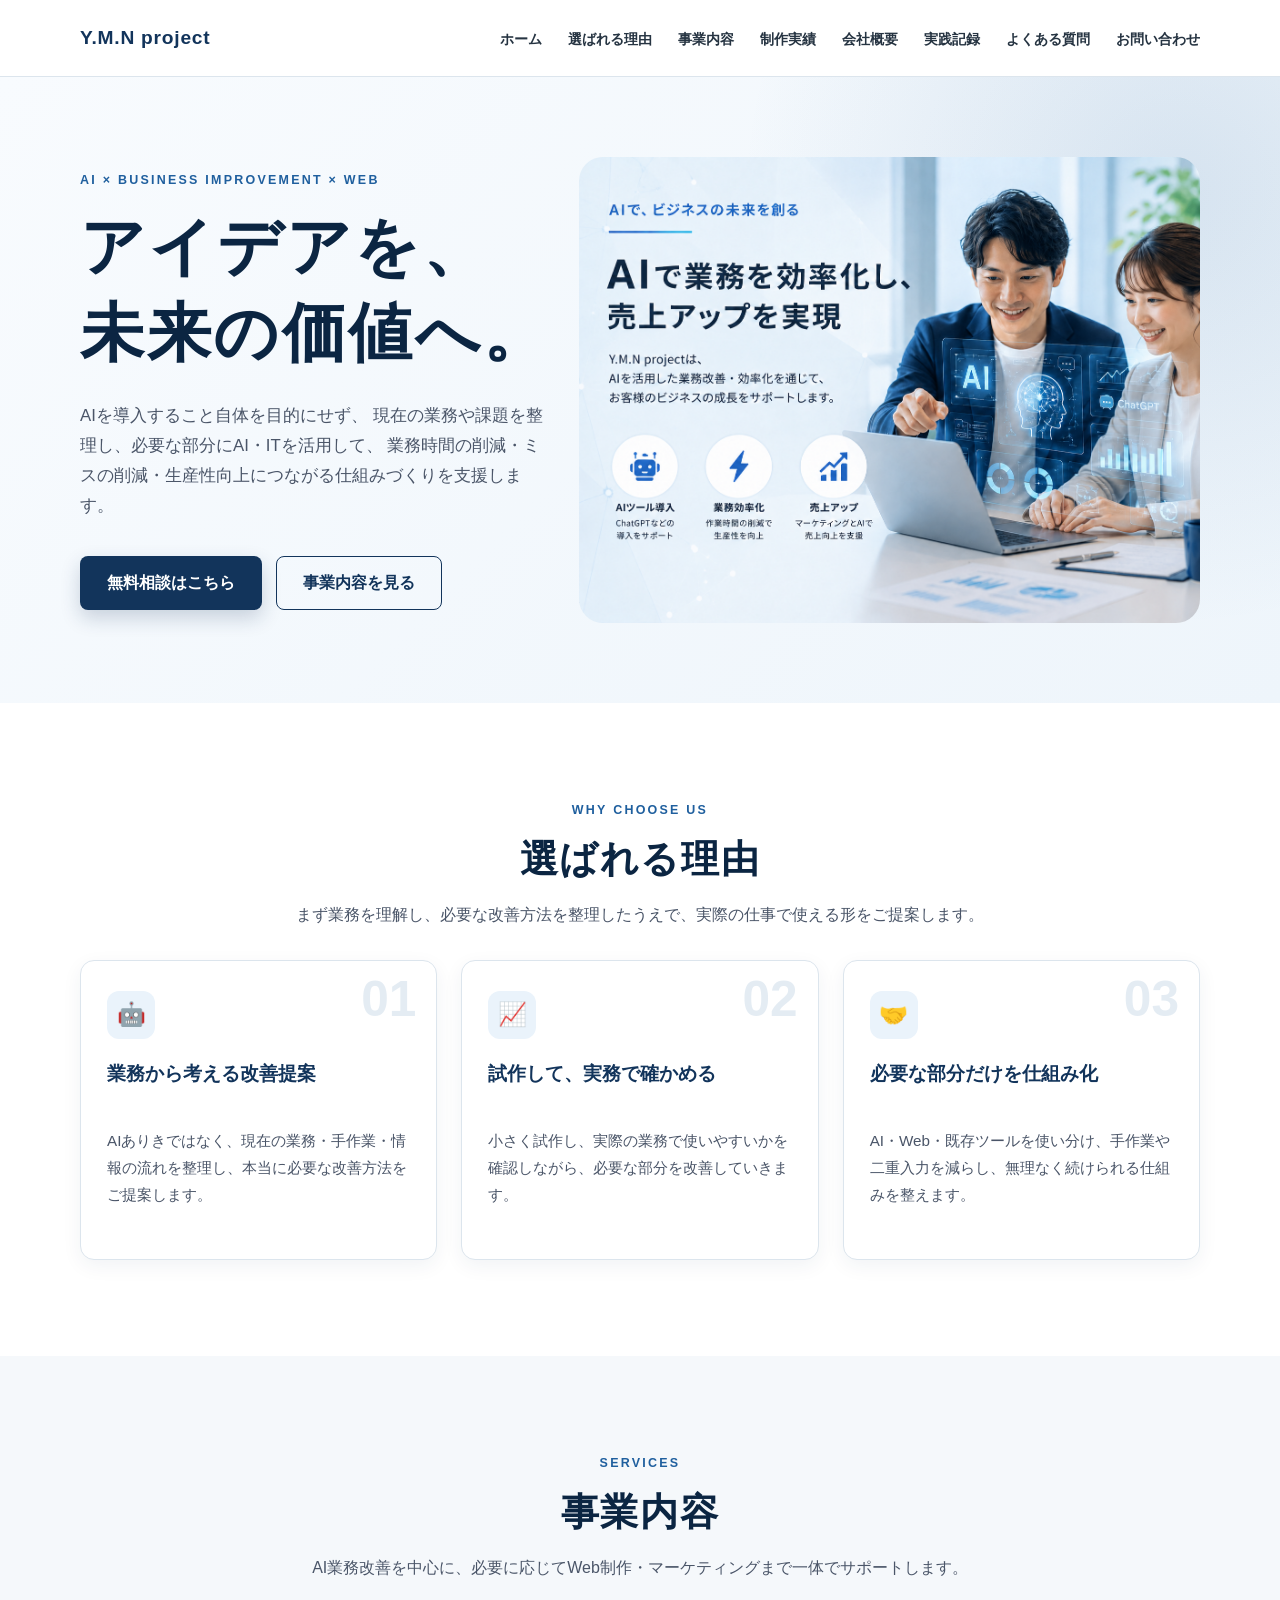
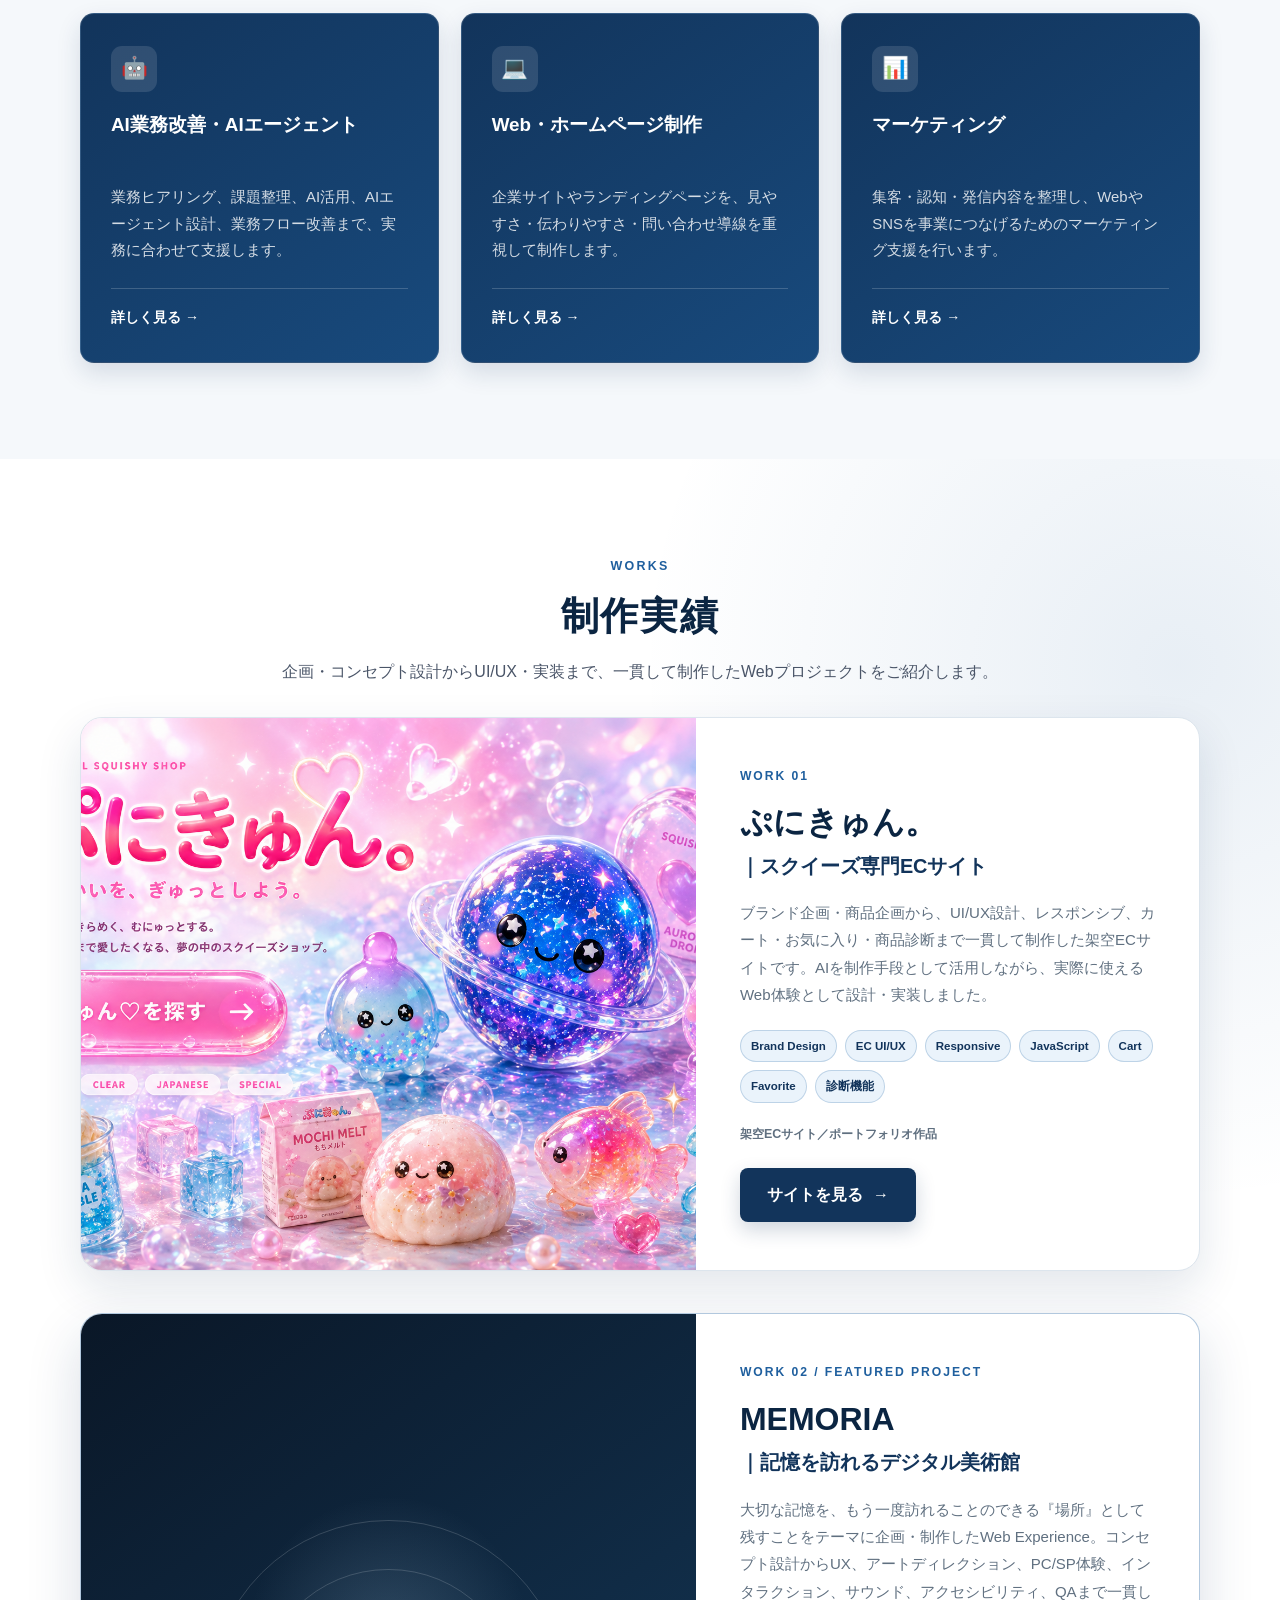
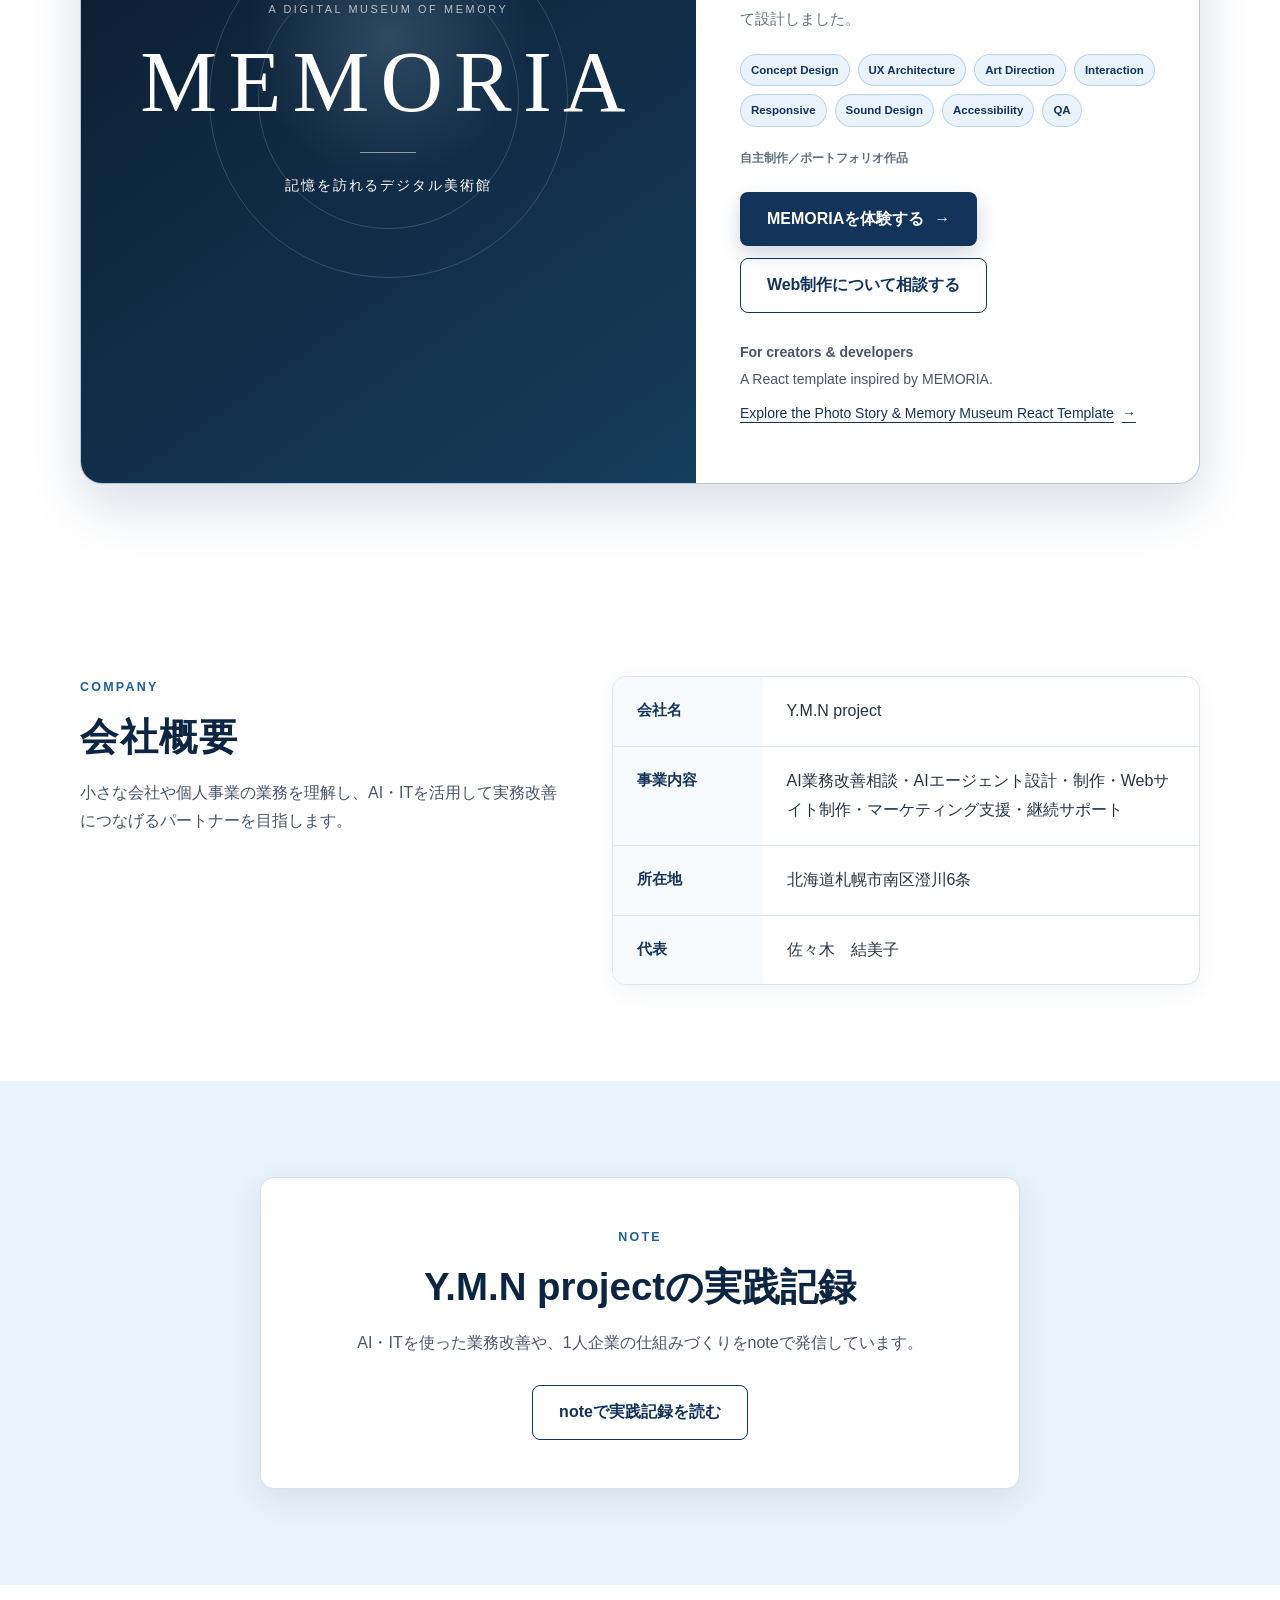
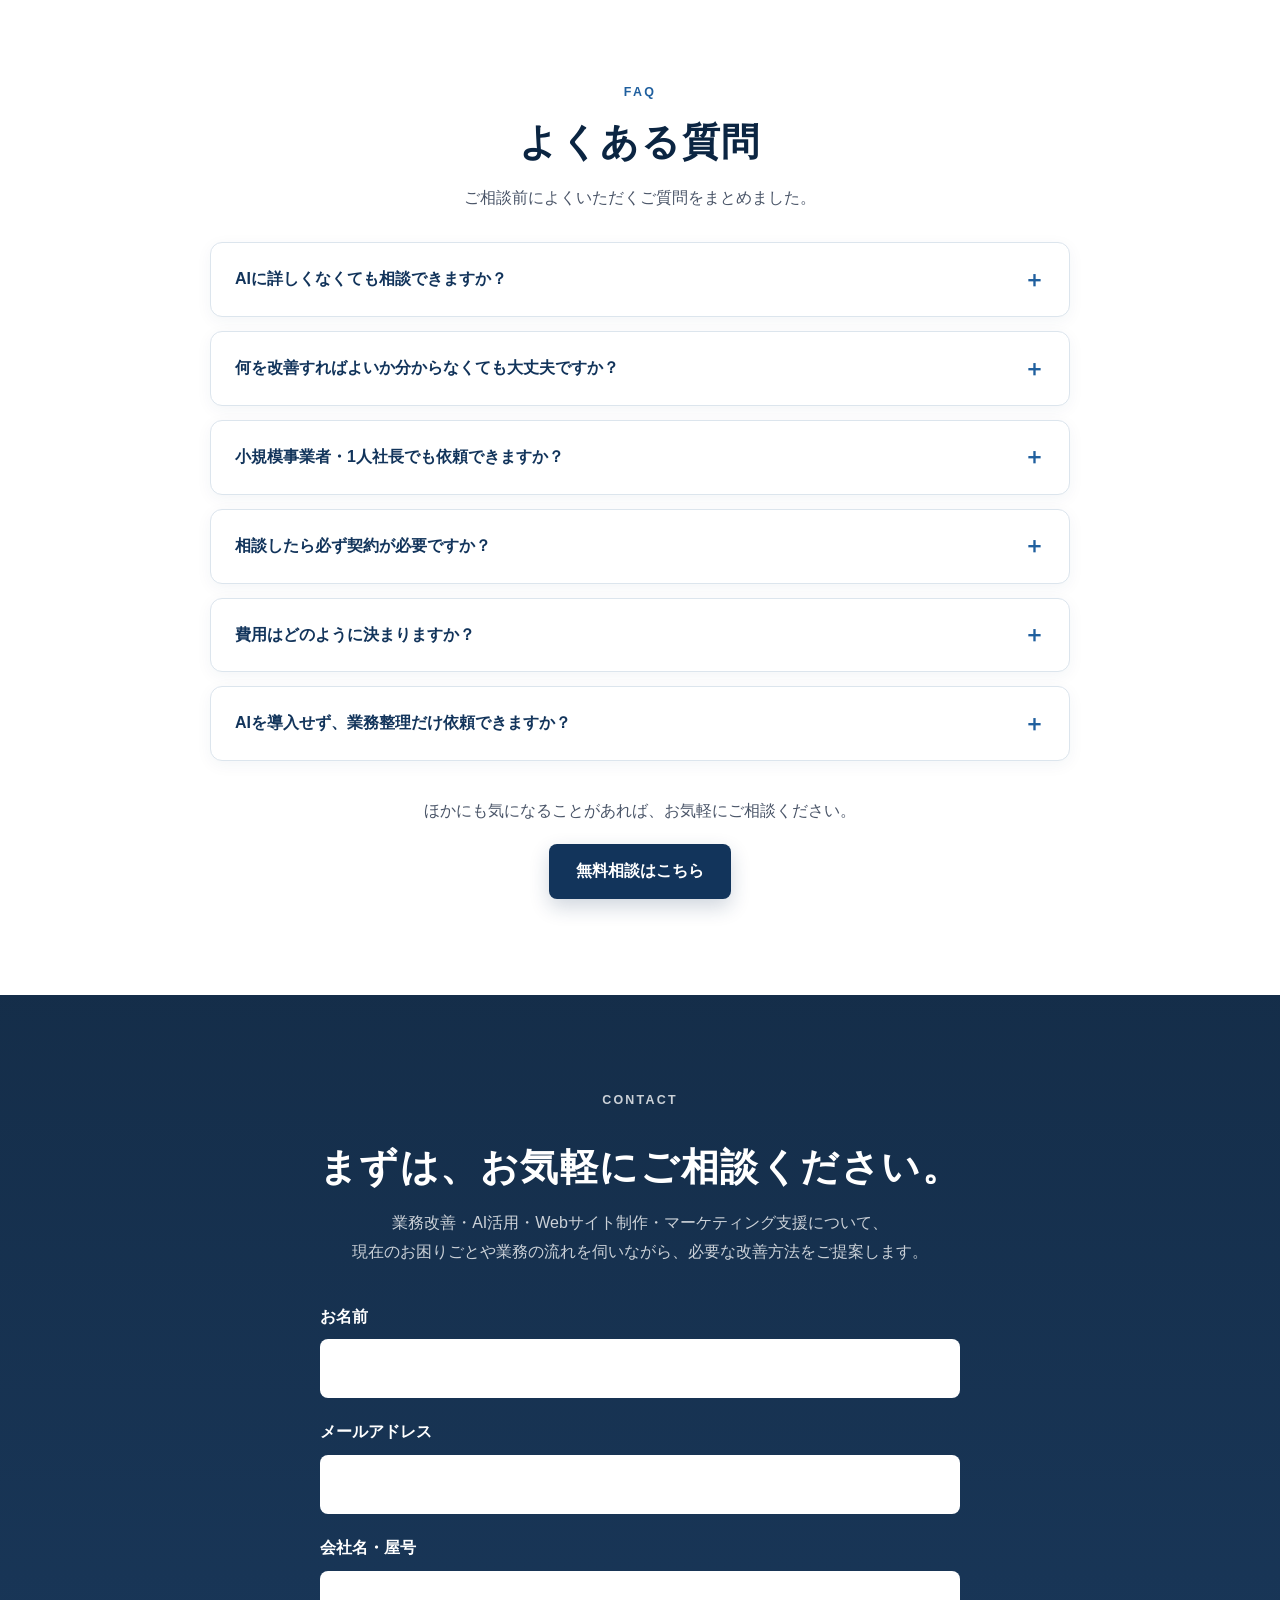
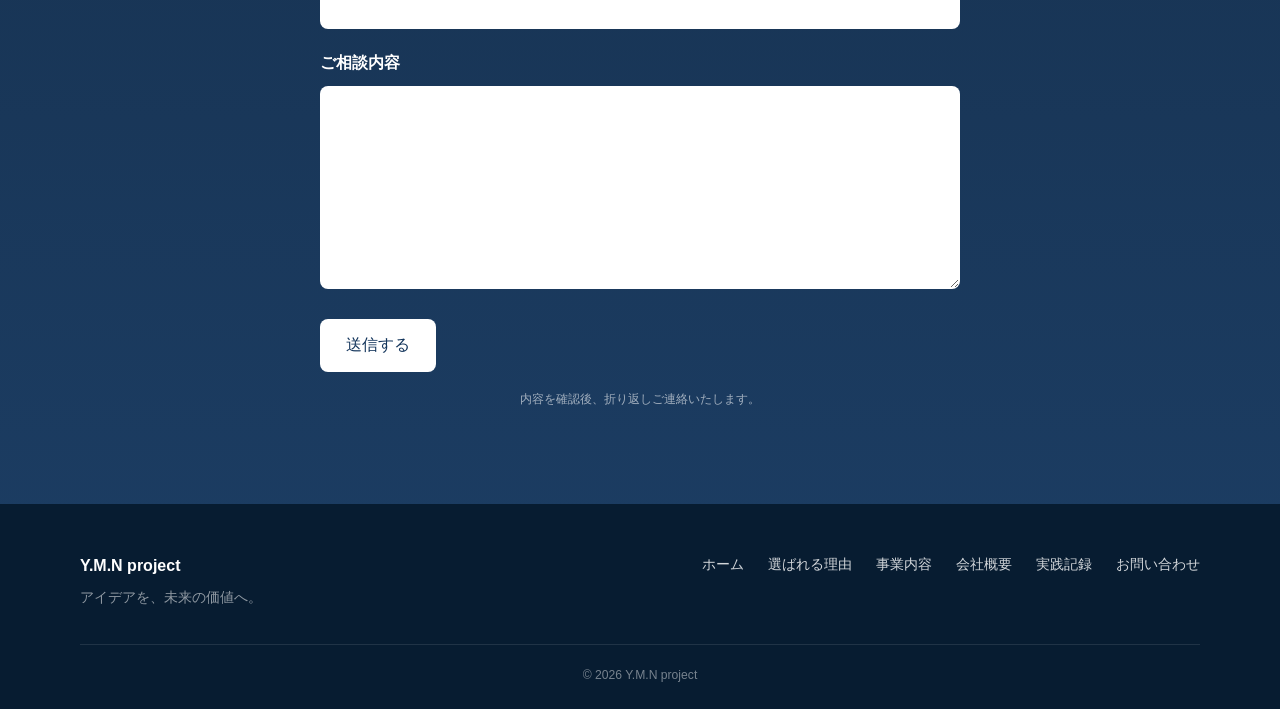
==== index.html @ 53c13e8d "Merge Gumroad release stylesheet cache refresh" ====
<!DOCTYPE html>
<html lang="ja">
<head>
    <meta charset="UTF-8">
    <meta name="viewport" content="width=device-width, initial-scale=1.0">
    <meta name="description" content="Y.M.N projectは、AI業務改善を中心に、Webサイト制作・マーケティング支援・AIエージェント設計を通じて、小さな会社や個人事業の業務改善と成長を支援します。">
    <title>Y.M.N project | AI業務改善・Web制作・マーケティング支援</title>
    <link rel="stylesheet" href="style.css?v=20260908-gumroad">

    <style>
        .faq-list{max-width:860px;margin:0 auto;display:grid;gap:14px}
        .faq-item{overflow:hidden;border:1px solid var(--border);border-radius:12px;background:var(--white);box-shadow:0 4px 16px rgba(18,52,91,.05)}
        .faq-item summary{position:relative;padding:22px 58px 22px 24px;color:var(--navy);font-weight:700;cursor:pointer;list-style:none}
        .faq-item summary::-webkit-details-marker{display:none}
        .faq-item summary::after{content:"＋";position:absolute;top:50%;right:24px;color:var(--blue);font-size:1.4rem;transform:translateY(-50%)}
        .faq-item[open] summary::after{content:"－"}
        .faq-item p{margin:0;padding:0 24px 22px;color:var(--text-light)}
        .faq-action{margin-top:36px;text-align:center}
        .faq-action p{margin-bottom:18px}
    </style>

</head>

<body id="home">
    <header class="site-header">
        <div class="header-inner">
            <a href="#home" class="site-logo" aria-label="Y.M.N project ホーム">
                <span class="logo-main">Y.M.N project</span>
            </a>

            <nav class="global-nav" aria-label="メインメニュー">
                <a href="#home">ホーム</a>
                <a href="#reasons">選ばれる理由</a>
                <a href="#services">事業内容</a>
                <a href="#works">制作実績</a>
                <a href="#company">会社概要</a>
                <a href="#journal">実践記録</a>
                <a href="#faq">よくある質問</a>
                <a href="#contact">お問い合わせ</a>
            </nav>
        </div>
    </header>

    <main>
        <section class="hero">
            <div class="hero-inner">
                <div class="hero-copy">
                    <p class="hero-label">AI × BUSINESS IMPROVEMENT × WEB</p>
                    <h1>アイデアを、<br>未来の価値へ。</h1>
                    <p class="hero-lead">
                        AIを導入すること自体を目的にせず、
                        現在の業務や課題を整理し、必要な部分にAI・ITを活用して、
                        業務時間の削減・ミスの削減・生産性向上につながる仕組みづくりを支援します。
                    </p>
                    <div class="hero-actions">
                        <a href="#contact" class="button button-primary">無料相談はこちら</a>
                        <a href="#services" class="button button-outline">事業内容を見る</a>
                    </div>
                </div>

                <div class="hero-visual">
                    <img src="images/hero.png" alt="AIとビジネスの成長を表現したイメージ">
                </div>
            </div>
        </section>

        <section id="reasons" class="section section-white">
            <div class="section-inner">
                <div class="section-heading">
                    <p class="section-label">WHY CHOOSE US</p>
                    <h2>選ばれる理由</h2>
                    <p>まず業務を理解し、必要な改善方法を整理したうえで、実際の仕事で使える形をご提案します。</p>
                </div>

                <div class="reason-grid">
                    <article class="reason-card">
                        <div class="card-number">01</div>
                        <div class="card-icon" aria-hidden="true">🤖</div>
                        <h3>業務から考える改善提案</h3>
                        <p>AIありきではなく、現在の業務・手作業・情報の流れを整理し、本当に必要な改善方法をご提案します。</p>
                    </article>

                    <article class="reason-card">
                        <div class="card-number">02</div>
                        <div class="card-icon" aria-hidden="true">📈</div>
                        <h3>試作して、実務で確かめる</h3>
                        <p>小さく試作し、実際の業務で使いやすいかを確認しながら、必要な部分を改善していきます。</p>
                    </article>

                    <article class="reason-card">
                        <div class="card-number">03</div>
                        <div class="card-icon" aria-hidden="true">🤝</div>
                        <h3>必要な部分だけを仕組み化</h3>
                        <p>AI・Web・既存ツールを使い分け、手作業や二重入力を減らし、無理なく続けられる仕組みを整えます。</p>
                    </article>
                </div>
            </div>
        </section>

        <section id="services" class="section section-light">
            <div class="section-inner">
                <div class="section-heading">
                    <p class="section-label">SERVICES</p>
                    <h2>事業内容</h2>
                    <p>AI業務改善を中心に、必要に応じてWeb制作・マーケティングまで一体でサポートします。</p>
                </div>

                <div class="service-grid">
                    <a href="ai-consulting.html" class="service-card">
                        <span class="service-icon" aria-hidden="true">🤖</span>
                        <h3>AI業務改善・AIエージェント</h3>
                        <p>業務ヒアリング、課題整理、AI活用、AIエージェント設計、業務フロー改善まで、実務に合わせて支援します。</p>
                        <span class="service-more">詳しく見る <span aria-hidden="true">→</span></span>
                    </a>

                    <a href="web-design.html" class="service-card">
                        <span class="service-icon" aria-hidden="true">💻</span>
                        <h3>Web・ホームページ制作</h3>
                        <p>企業サイトやランディングページを、見やすさ・伝わりやすさ・問い合わせ導線を重視して制作します。</p>
                        <span class="service-more">詳しく見る <span aria-hidden="true">→</span></span>
                    </a>

                    <a href="marketing.html" class="service-card">
                        <span class="service-icon" aria-hidden="true">📊</span>
                        <h3>マーケティング</h3>
                        <p>集客・認知・発信内容を整理し、WebやSNSを事業につなげるためのマーケティング支援を行います。</p>
                        <span class="service-more">詳しく見る <span aria-hidden="true">→</span></span>
                    </a>
                </div>
            </div>
        </section>

        <section id="works" class="section works-section">
            <div class="section-inner">
                <div class="section-heading">
                    <p class="section-label">WORKS</p>
                    <h2>制作実績</h2>
                    <p>企画・コンセプト設計からUI/UX・実装まで、一貫して制作したWebプロジェクトをご紹介します。</p>
                </div>

                <div class="works-list">
                    <article class="work-card">
                        <a class="work-visual" href="https://ymn-project-web.github.io/punikyun/" target="_blank" rel="noopener noreferrer" aria-label="ぷにきゅん。公開サイトを見る">
                            <img src="images/punikyun-top.png" alt="スクイーズ専門ECサイト『ぷにきゅん。』の公開TOPビジュアル">
                        </a>
                        <div class="work-content">
                            <p class="work-number">WORK 01</p>
                            <h3>ぷにきゅん。<span>｜スクイーズ専門ECサイト</span></h3>
                            <p class="work-description">ブランド企画・商品企画から、UI/UX設計、レスポンシブ、カート・お気に入り・商品診断まで一貫して制作した架空ECサイトです。AIを制作手段として活用しながら、実際に使えるWeb体験として設計・実装しました。</p>
                            <ul class="work-tags" aria-label="制作領域">
                                <li>Brand Design</li>
                                <li>EC UI/UX</li>
                                <li>Responsive</li>
                                <li>JavaScript</li>
                                <li>Cart</li>
                                <li>Favorite</li>
                                <li>診断機能</li>
                            </ul>
                            <p class="work-note">架空ECサイト／ポートフォリオ作品</p>
                            <a class="button button-primary work-link" href="https://ymn-project-web.github.io/punikyun/" target="_blank" rel="noopener noreferrer">サイトを見る <span aria-hidden="true">→</span></a>
                        </div>
                    </article>

                    <article class="work-card work-card-featured">
                        <a class="work-visual memoria-visual" href="https://memoria-v2.alert-degu-1228.chatgpt.site/" target="_blank" rel="noopener noreferrer" aria-label="MEMORIAを体験する">
                            <span class="memoria-visual-kicker">A DIGITAL MUSEUM OF MEMORY</span>
                            <span class="memoria-visual-title">MEMORIA</span>
                            <span class="memoria-visual-line" aria-hidden="true"></span>
                            <span class="memoria-visual-copy">記憶を訪れるデジタル美術館</span>
                        </a>
                        <div class="work-content">
                            <p class="work-number">WORK 02 / FEATURED PROJECT</p>
                            <h3>MEMORIA<span>｜記憶を訪れるデジタル美術館</span></h3>
                            <p class="work-description">大切な記憶を、もう一度訪れることのできる『場所』として残すことをテーマに企画・制作したWeb Experience。コンセプト設計からUX、アートディレクション、PC/SP体験、インタラクション、サウンド、アクセシビリティ、QAまで一貫して設計しました。</p>
                            <ul class="work-tags" aria-label="制作領域">
                                <li>Concept Design</li>
                                <li>UX Architecture</li>
                                <li>Art Direction</li>
                                <li>Interaction</li>
                                <li>Responsive</li>
                                <li>Sound Design</li>
                                <li>Accessibility</li>
                                <li>QA</li>
                            </ul>
                            <p class="work-note">自主制作／ポートフォリオ作品</p>
                            <div class="work-actions">
                                <a class="button button-primary work-link" href="https://memoria-v2.alert-degu-1228.chatgpt.site/" target="_blank" rel="noopener noreferrer">MEMORIAを体験する <span aria-hidden="true">→</span></a>
                                <a class="button button-outline work-link" href="#contact">Web制作について相談する</a>
                            </div>
                            <div class="work-template-route" lang="en">
                                <p class="work-template-audience">For creators &amp; developers</p>
                                <p class="work-template-context">A React template inspired by MEMORIA.</p>
                                <a href="https://projector540.gumroad.com/l/photo-story-memory-museum-react-template" target="_blank" rel="noopener noreferrer">Explore the Photo Story &amp; Memory Museum React Template <span aria-hidden="true">→</span></a>
                            </div>
                        </div>
                    </article>
                </div>
            </div>
        </section>

        <section id="company" class="section section-white">
            <div class="section-inner company-inner">
                <div class="section-heading section-heading-left">
                    <p class="section-label">COMPANY</p>
                    <h2>会社概要</h2>
                    <p>小さな会社や個人事業の業務を理解し、AI・ITを活用して実務改善につなげるパートナーを目指します。</p>
                </div>

                <div class="company-table-wrap">
                    <table class="company-table">
                        <tbody>
                            <tr>
                                <th scope="row">会社名</th>
                                <td>Y.M.N project</td>
                            </tr>
                            <tr>
                                <th scope="row">事業内容</th>
                                <td>AI業務改善相談・AIエージェント設計・制作・Webサイト制作・マーケティング支援・継続サポート</td>
                            </tr>
                            <tr>
                                <th scope="row">所在地</th>
                                <td>北海道札幌市南区澄川6条</td>
                            </tr>
                            <tr>
                                <th scope="row">代表</th>
                                <td>佐々木　結美子</td>
                            </tr>
                        </tbody>
                    </table>
                </div>
            </div>
        </section>

        <section id="journal" class="section note-section">
            <div class="section-inner">
                <div class="note-card">
                    <p class="section-label">NOTE</p>
                    <h2>Y.M.N projectの実践記録</h2>
                    <p>AI・ITを使った業務改善や、1人企業の仕組みづくりをnoteで発信しています。</p>
                    <a href="https://note.com/ymnpro2026" class="button button-outline" target="_blank" rel="noopener noreferrer">noteで実践記録を読む</a>
                </div>
            </div>
        </section>


        <section id="faq" class="section section-white">
            <div class="section-inner">
                <div class="section-heading">
                    <p class="section-label">FAQ</p>
                    <h2>よくある質問</h2>
                    <p>ご相談前によくいただくご質問をまとめました。</p>
                </div>
                <div class="faq-list">
                    <details class="faq-item">
                        <summary>AIに詳しくなくても相談できますか？</summary>
                        <p>はい、大丈夫です。専門用語をできるだけ使わず、現在のお仕事やお困りごとを伺いながら、一緒に整理します。AIの知識は必要ありません。</p>
                    </details>
                    <details class="faq-item">
                        <summary>何を改善すればよいか分からなくても大丈夫ですか？</summary>
                        <p>はい。毎回手作業で行っていること、時間がかかること、同じ情報を何度も入力していることなどを伺い、改善できる業務があるか整理します。</p>
                    </details>
                    <details class="faq-item">
                        <summary>小規模事業者・1人社長でも依頼できますか？</summary>
                        <p>はい。Y.M.N projectは、小さな会社や1人社長、個人事業主の業務改善を中心に支援しています。必要な範囲から小さく始められます。</p>
                    </details>
                    <details class="faq-item">
                        <summary>相談したら必ず契約が必要ですか？</summary>
                        <p>いいえ。まず現在の状況を伺い、改善の必要性や方法を整理します。ご提案内容と費用をご確認いただいたうえで、依頼するかご判断いただけます。</p>
                    </details>
                    <details class="faq-item">
                        <summary>費用はどのように決まりますか？</summary>
                        <p>業務の内容、必要な機能、作業範囲、サポート期間などを確認してお見積りします。作業を始める前に、内容と費用を分かりやすくご案内します。</p>
                    </details>
                    <details class="faq-item">
                        <summary>AIを導入せず、業務整理だけ依頼できますか？</summary>
                        <p>はい。AIは目的ではありません。業務の整理、情報の置き場所の見直し、既存ツールの活用だけで改善できる場合は、無理にAIを導入しません。</p>
                    </details>
                </div>
                <div class="faq-action">
                    <p>ほかにも気になることがあれば、お気軽にご相談ください。</p>
                    <a href="#contact" class="button button-primary">無料相談はこちら</a>
                </div>
            </div>
        </section>

        <section id="contact" class="contact-section">
    <div class="contact-inner">
        <p class="section-label section-label-light">CONTACT</p>
        <h2>まずは、お気軽にご相談ください。</h2>

        <p class="contact-lead">
            業務改善・AI活用・Webサイト制作・マーケティング支援について、<br>
            現在のお困りごとや業務の流れを伺いながら、必要な改善方法をご提案します。
        </p>

        <form
            class="contact-form"
            action="https://formspree.io/f/xrpzepyr"
            method="POST" >
            <input type="hidden" name="subject" value="Y.M.N project｜お問い合わせ｜{{ name }}様">

            <div class="form-group">
                <label for="name">お名前</label>
                <input type="text" id="name" name="name" required>
            </div>

            <div class="form-group">
                <label for="email">メールアドレス</label>
                <input type="email" id="email" name="email" required>
            </div>

            <div class="form-group">
                <label for="company-name">会社名・屋号</label>
                <input type="text" id="company-name" name="company">
            </div>

            <div class="form-group">
                <label for="message">ご相談内容</label>
                <textarea id="message" name="message" rows="6" required></textarea>
            </div>

            <button type="submit" class="button button-white">
                送信する
            </button>
        </form>

        <p class="contact-note">
            内容を確認後、折り返しご連絡いたします。
        </p>
    </div>
</section>
    </main>

    <footer class="site-footer">
        <div class="footer-inner">
            <div>
                <p class="footer-logo">Y.M.N project</p>
                <p class="footer-message">アイデアを、未来の価値へ。</p>
            </div>

            <nav class="footer-nav" aria-label="フッターメニュー">
                <a href="#home">ホーム</a>
                <a href="#reasons">選ばれる理由</a>
                <a href="#services">事業内容</a>
                <a href="#company">会社概要</a>
                <a href="#journal">実践記録</a>
                <a href="#contact">お問い合わせ</a>
            </nav>
        </div>
        <p class="copyright">&copy; 2026 Y.M.N project</p>
    </footer>
</body>
</html>
---- style.css ----
/* ========================================
   基本設定
======================================== */
:root {
    --navy: #12345b;
    --navy-dark: #0b2542;
    --blue: #1f5f9e;
    --blue-light: #eaf3fb;
    --text: #263442;
    --text-light: #607080;
    --white: #ffffff;
    --light: #f5f8fb;
    --border: #dce5ed;
    --shadow: 0 10px 30px rgba(18, 52, 91, 0.1);
    --radius: 14px;
    --max-width: 1120px;
}

* {
    box-sizing: border-box;
}

html {
    scroll-behavior: smooth;
    scroll-padding-top: 90px;
}

body {
    margin: 0;
    background: var(--white);
    color: var(--text);
    font-family:
        "Yu Gothic",
        "Hiragino Kaku Gothic ProN",
        "Meiryo",
        sans-serif;
    line-height: 1.8;
}

img {
    display: block;
    max-width: 100%;
}

a {
    color: inherit;
    text-decoration: none;
}

h1,
h2,
h3,
p {
    margin-top: 0;
}

h1,
h2,
h3 {
    line-height: 1.35;
}

p {
     color: #4a5568;
}

/* ========================================
   ヘッダー
======================================== */
.site-header {
    position: sticky;
    top: 0;
    z-index: 1000;
    background: rgba(255, 255, 255, 0.96);
    border-bottom: 1px solid var(--border);
    backdrop-filter: blur(10px);
}

.header-inner {
    width: min(calc(100% - 40px), var(--max-width));
    min-height: 76px;
    margin: 0 auto;
    display: flex;
    align-items: center;
    justify-content: space-between;
    gap: 30px;
}

.site-logo {
    display: inline-flex;
    align-items: baseline;
    gap: 8px;
    color: var(--navy);
    font-weight: 700;
    white-space: nowrap;
}

.logo-main {
    font-size: 1.2rem;
    letter-spacing: 0.04em;
}

.logo-sub {
    font-size: 0.72rem;
}

.global-nav {
    display: flex;
    align-items: center;
    justify-content: flex-end;
    gap: 26px;
}

.global-nav a {
    position: relative;
    padding: 26px 0 22px;
    color: var(--text);
    font-size: 0.9rem;
    font-weight: 600;
}

.global-nav a::after {
    content: "";
    position: absolute;
    right: 0;
    bottom: 16px;
    left: 0;
    height: 2px;
    background: var(--blue);
    transform: scaleX(0);
    transform-origin: center;
    transition: transform 0.25s ease;
}

.global-nav a:hover {
    color: var(--blue);
}

.global-nav a:hover::after {
    transform: scaleX(1);
}

/* ========================================
   ヒーロー
======================================== */
.hero {
    overflow: hidden;
    background:
        radial-gradient(circle at 92% 18%, rgba(31, 95, 158, 0.13), transparent 34%),
        linear-gradient(135deg, #f8fbfe 0%, #eef5fb 100%);
}

.hero-inner {
    width: min(calc(100% - 40px), var(--max-width));
    min-height: 610px;
    margin: 0 auto;
    padding: 80px 0;
    display: grid;
    grid-template-columns: 0.9fr 1.1fr;
    align-items: center;
    gap: 64px;
}

.hero-label,
.section-label {
    margin-bottom: 12px;
    color: var(--blue);
    font-size: 0.78rem;
    font-weight: 700;
    letter-spacing: 0.18em;
}

.hero h1 {
    margin-bottom: 24px;
    color: var(--navy-dark);
    font-size: clamp(2.8rem, 5vw, 4.8rem);
    letter-spacing: 0.04em;
}

.hero-lead {
    max-width: 620px;
    margin-bottom: 34px;
    font-size: 1.05rem;
}

.hero-actions {
    display: flex;
    flex-wrap: wrap;
    gap: 14px;
}

.hero-visual {
    position: relative;
    overflow: hidden;
    border-radius: 24px;
    margin-left: -40px;
}

.hero-visual::before {
    content: "";
    position: absolute;
    inset: -20px 22px 20px -22px;
    z-index: 0;
    border: 1px solid rgba(31, 95, 158, 0.18);
    border-radius: 24px;
}

.hero-visual img {
position: relative;
    z-index: 1;
    width: 100%;
    aspect-ratio: 4 / 3;
    object-fit: cover;
    object-position: left center;
    border-radius: 20px;
    box-shadow: 0 22px 55px rgba(18, 52, 91, 0.18);
}

/* ========================================
   ボタン
======================================== */
.button {
    display: inline-flex;
    min-height: 52px;
    padding: 12px 26px;
    align-items: center;
    justify-content: center;
    border: 1px solid transparent;
    border-radius: 8px;
    font-weight: 700;
    transition:
        transform 0.25s ease,
        background-color 0.25s ease,
        color 0.25s ease,
        border-color 0.25s ease,
        box-shadow 0.25s ease;
}

.button:hover {
    transform: translateY(-2px);
}

.button-primary {
    background: var(--navy);
    color: var(--white);
    box-shadow: 0 8px 20px rgba(18, 52, 91, 0.2);
}

.button-primary:hover {
    background: var(--blue);
}

.button-outline {
    border-color: var(--navy);
    background: transparent;
    color: var(--navy);
}

.button-outline:hover {
    background: var(--navy);
    color: var(--white);
}

.button-white {
    background: var(--white);
    color: var(--navy);
}

.button-white:hover {
    background: var(--blue-light);
}

/* ========================================
   共通セクション
======================================== */
.section {
    padding: 96px 0;
}

.section-white {
    background: var(--white);
}

.section-light {
    background: var(--light);
}

.section-inner {
    width: min(calc(100% - 40px), var(--max-width));
    margin: 0 auto;
}
.page-section {
    padding: 30px 0 56px;
}

.page-section-inner {
    width: min(calc(100% - 40px), var(--max-width));
    margin: 0 auto;
}

.section-heading {
    max-width: 720px;
    margin: 0 auto 30px;
    text-align: center;
}

.section-heading-left{
    max-width:720px;
    margin:0 auto 40px;
    text-align:left;
}

.section-heading h2,
.contact-section h2 {
    margin-bottom: 16px;
    color: var(--navy-dark);
    font-size: clamp(2rem, 3vw, 2.8rem);
    letter-spacing: 0.04em;
}

.section-heading p:last-child {
    margin-bottom: 0;
}

/* ========================================
   選ばれる理由
======================================== */
.reason-grid {
    display: grid;
    grid-template-columns: repeat(3, minmax(0, 1fr));
    gap: 24px;
    align-items: stretch;
}

.reason-card {
    position: relative;
    min-height: 300px;
    padding: 30px 26px;
    overflow: hidden;
    border: 1px solid var(--border);
    border-radius: var(--radius);
    background: var(--white);
    box-shadow: 0 6px 20px rgba(18, 52, 91, 0.06);
    transition:
        transform 0.25s ease,
        box-shadow 0.25s ease,
        border-color 0.25s ease;
}

.reason-card:hover {
    transform: translateY(-5px);
    border-color: rgba(31, 95, 158, 0.35);
    box-shadow: var(--shadow);
}

.card-number {
    position: absolute;
    top: 14px;
    right: 20px;
    color: rgba(31, 95, 158, 0.12);
    font-size: 3.1rem;
    font-weight: 800;
    line-height: 1;
}

.card-icon {
    width: 48px;
    height: 48px;
    margin-bottom: 22px;
    display: grid;
    place-items: center;
    border-radius: 12px;
    background: var(--blue-light);
    font-size: 1.45rem;
}

.reason-card h3 {
    min-height: 54px;
    margin-bottom: 12px;
    color: var(--navy);
    font-size: 1.16rem;
}

.reason-card p {
    margin-bottom: 0;
    font-size: 0.95rem;
}

/* ========================================
   事業内容
======================================== */
.service-grid {
    display: grid;
    grid-template-columns: repeat(3, minmax(0, 1fr));
    gap: 22px;
    align-items: stretch;
}

.service-card {
    min-height: 280px;
    padding: 32px 30px;
    display: flex;
    flex-direction: column;
    border: 1px solid rgba(255, 255, 255, 0.13);
    border-radius: var(--radius);
    background: linear-gradient(145deg, var(--navy) 0%, #184a7d 100%);
    color: var(--white);
    box-shadow: 0 10px 24px rgba(18, 52, 91, 0.14);
    transition:
        transform 0.25s ease,
        box-shadow 0.25s ease,
        background 0.25s ease;
}

.service-card:hover {
    transform: translateY(-5px);
    background: linear-gradient(145deg, #184a7d 0%, var(--blue) 100%);
    box-shadow: 0 16px 34px rgba(18, 52, 91, 0.22);
}

.service-icon {
    width: 46px;
    height: 46px;
    margin-bottom: 20px;
    display: grid;
    place-items: center;
    border-radius: 11px;
    background: rgba(255, 255, 255, 0.12);
    font-size: 1.35rem;
}

.service-card h3 {
    min-height: 58px;
    margin-bottom: 14px;
    font-size: 1.18rem;
}

.service-card p {
    margin-bottom: 24px;
    color: rgba(255, 255, 255, 0.82);
    font-size: 0.93rem;
}

.service-more {
    margin-top: auto;
    padding-top: 16px;
    border-top: 1px solid rgba(255, 255, 255, 0.18);
    font-size: 0.88rem;
    font-weight: 700;
}

/* ========================================
   制作実績
======================================== */
.works-section {
    background:
        radial-gradient(circle at 92% 12%, rgba(31, 95, 158, 0.1), transparent 28%),
        var(--white);
}

.works-list {
    display: grid;
    gap: 42px;
}

.work-card {
    display: grid;
    grid-template-columns: minmax(0, 1.1fr) minmax(360px, 0.9fr);
    overflow: hidden;
    border: 1px solid var(--border);
    border-radius: 22px;
    background: var(--white);
    box-shadow: 0 18px 45px rgba(18, 52, 91, 0.12);
}

.work-visual {
    min-height: 520px;
    overflow: hidden;
    background: var(--blue-light);
}

.work-visual img {
    width: 100%;
    height: 100%;
    object-fit: cover;
    object-position: center;
    transition: transform 0.35s ease;
}

.work-visual:hover img {
    transform: scale(1.025);
}

.work-content {
    padding: 48px 44px;
    display: flex;
    flex-direction: column;
    justify-content: center;
}

.work-number {
    margin-bottom: 14px;
    color: var(--blue);
    font-size: 0.76rem;
    font-weight: 700;
    letter-spacing: 0.16em;
}

.work-content h3 {
    margin-bottom: 20px;
    color: var(--navy-dark);
    font-size: clamp(1.65rem, 2.5vw, 2.25rem);
}

.work-content h3 span {
    display: block;
    margin-top: 8px;
    color: var(--navy);
    font-size: 0.62em;
}

.work-description {
    margin-bottom: 22px;
    color: var(--text-light);
    font-size: 0.94rem;
}

.work-tags {
    margin: 0 0 20px;
    padding: 0;
    display: flex;
    flex-wrap: wrap;
    gap: 8px;
    list-style: none;
}

.work-tags li {
    padding: 5px 10px;
    border: 1px solid rgba(31, 95, 158, 0.22);
    border-radius: 999px;
    background: var(--blue-light);
    color: var(--navy);
    font-size: 0.72rem;
    font-weight: 700;
}

.work-note {
    margin-bottom: 22px;
    color: var(--text-light);
    font-size: 0.78rem;
    font-weight: 600;
}

.work-link {
    align-self: flex-start;
    gap: 10px;
}

.work-card-featured {
    border-color: rgba(31, 95, 158, 0.34);
    box-shadow: 0 22px 54px rgba(18, 52, 91, 0.16);
}

.memoria-visual {
    position: relative;
    display: flex;
    flex-direction: column;
    align-items: center;
    justify-content: center;
    padding: 48px;
    background:
        radial-gradient(circle at 50% 42%, rgba(174, 210, 236, 0.2), transparent 26%),
        linear-gradient(145deg, #0a1727 0%, #102b45 54%, #163d5c 100%);
    color: var(--white);
    text-align: center;
}

.memoria-visual::before,
.memoria-visual::after {
    position: absolute;
    content: "";
    border: 1px solid rgba(255, 255, 255, 0.16);
    border-radius: 50%;
}

.memoria-visual::before {
    width: 58%;
    aspect-ratio: 1;
}

.memoria-visual::after {
    width: 42%;
    aspect-ratio: 1;
}

.memoria-visual-kicker,
.memoria-visual-title,
.memoria-visual-line,
.memoria-visual-copy {
    position: relative;
    z-index: 1;
}

.memoria-visual-kicker {
    margin-bottom: 20px;
    color: rgba(255, 255, 255, 0.68);
    font-size: 0.68rem;
    letter-spacing: 0.24em;
}

.memoria-visual-title {
    font-family: Georgia, "Times New Roman", serif;
    font-size: clamp(2.8rem, 7vw, 5.4rem);
    font-weight: 400;
    letter-spacing: 0.13em;
    line-height: 1;
}

.memoria-visual-line {
    width: 56px;
    height: 1px;
    margin: 26px 0 20px;
    background: rgba(255, 255, 255, 0.52);
}

.memoria-visual-copy {
    font-family: Georgia, "Yu Mincho", "Hiragino Mincho ProN", serif;
    font-size: 0.88rem;
    letter-spacing: 0.14em;
}

.work-actions {
    display: flex;
    flex-wrap: wrap;
    gap: 12px;
}

/* ========================================
   会社概要
======================================== */
.work-template-route {
    margin-top: 28px;
    color: var(--text-light);
    font-size: 0.875rem;
    line-height: 1.65;
}

.work-template-audience {
    margin: 0 0 4px;
    font-weight: 600;
}

.work-template-context {
    margin: 0;
}

.work-template-route a {
    display: inline-flex;
    align-items: center;
    gap: 8px;
    min-height: 44px;
    padding-block: 8px;
    max-width: 100%;
    color: var(--navy);
    text-decoration: underline;
    text-decoration-thickness: 1px;
    text-underline-offset: 4px;
}

.work-template-route a:hover {
    text-decoration-thickness: 2px;
}

.work-template-route a:focus-visible {
    outline: 2px solid var(--navy);
    outline-offset: 4px;
}

.company-inner {
    display: grid;
    grid-template-columns: 0.9fr 1.1fr;
    align-items: start;
    gap: 50px;
}

.company-table-wrap {
    overflow: hidden;
    border: 1px solid var(--border);
    border-radius: var(--radius);
    background: var(--white);
    box-shadow: 0 6px 22px rgba(18, 52, 91, 0.06);
}

.company-table {
    width: 100%;
    border-collapse: collapse;
}

.company-table th,
.company-table td {
    padding: 20px 24px;
    border-bottom: 1px solid var(--border);
    text-align: left;
    vertical-align: top;
}

.company-table tr:last-child th,
.company-table tr:last-child td {
    border-bottom: 0;
}

.company-table th {
    width: 150px;
    background: #f7fafc;
    color: var(--navy);
    font-size: 0.92rem;
}

.company-table td {
    color: var(--text);
}

/* ========================================
   実践記録（note）
======================================== */
.note-section {
    background: var(--blue-light);
}

.note-card {
    max-width: 760px;
    margin: 0 auto;
    padding: 48px 40px;
    border: 1px solid rgba(31, 95, 158, 0.18);
    border-radius: var(--radius);
    background: var(--white);
    text-align: center;
    box-shadow: var(--shadow);
}

.note-card h2 {
    margin-bottom: 16px;
    color: var(--navy-dark);
    font-size: clamp(2rem, 3vw, 2.8rem);
}

.note-card p:not(.section-label) {
    margin-bottom: 28px;
}

@media (max-width: 640px) {
    .note-card {
        padding: 34px 22px;
    }
}

/* ========================================
   お問い合わせ
======================================== */
.contact-section {
    padding: 94px 20px;
    background:
        linear-gradient(rgba(11, 37, 66, 0.96), rgba(18, 52, 91, 0.96));
    text-align: center;
}

.contact-inner {
    max-width: 760px;
    margin: 0 auto;
}

.section-label-light {
    color: #1f5fae;
}

.contact-section h2 {
    color: var(--white);
}

.contact-section p {
    margin-bottom: 30px;
    color: rgba(255, 255, 255, 0.78);
}

.contact-note {
    margin: 16px 0 0 !important;
    font-size: 0.78rem;
    opacity: 0.76;
}

/* ========================================
   フッター
======================================== */
.site-footer {
    padding: 48px 0 22px;
    background: #071c31;
    color: var(--white);
}

.footer-inner {
    width: min(calc(100% - 40px), var(--max-width));
    margin: 0 auto 34px;
    display: flex;
    align-items: flex-start;
    justify-content: space-between;
    gap: 40px;
}

.footer-logo {
    margin-bottom: 5px;
    color: var(--white);
    font-weight: 700;
}

.footer-message {
    margin-bottom: 0;
    color: rgba(255, 255, 255, 0.55);
    font-size: 0.85rem;
}

.footer-nav {
    display: flex;
    flex-wrap: wrap;
    justify-content: flex-end;
    gap: 12px 24px;
}

.footer-nav a {
    color: rgba(255, 255, 255, 0.82);
font-size: 0.9rem;
font-weight: 500;
transition: color 0.2s ease;
}

.footer-nav a:hover {
    color: var(--white);
}

.copyright {
    width: min(calc(100% - 40px), var(--max-width));
    margin: 0 auto;
    padding-top: 20px;
    border-top: 1px solid rgba(255, 255, 255, 0.1);
    color: rgba(255, 255, 255, 0.45);
    font-size: 0.76rem;
    text-align: center;
}

/* ========================================
   下層ページ互換スタイル
======================================== */
body > .page-nav,
body > header:not(.site-header),
body > section,
body > .ai-image {
    width: min(calc(100% - 40px), 960px);
    margin-right: auto;
    margin-left: auto;
}

body > .page-nav {
    padding-top: 28px;
}

.page-nav a {
    color: var(--blue);
    font-weight: 700;
}

.page-nav a:hover {
    color: var(--navy);
}

body > header:not(.site-header) {
    padding: 42px 0 24px;
    border-bottom: 1px solid var(--border);
}

body > header:not(.site-header) h1 {
    margin-bottom: 12px;
    color: var(--navy-dark);
    font-size: clamp(2rem, 4vw, 3.2rem);
}

body > header:not(.site-header) p {
    margin-bottom: 0;
}

body > section:not(.section):not(.contact-section) {
    padding: 54px 0 10px;
}

body > section:not(.section):not(.contact-section) h2 {
    color: var(--navy);
}

.ai-image {
    padding-top: 32px;
}

.ai-image img {
    width: 100%;
    max-height: 480px;
    object-fit: cover;
    border-radius: var(--radius);
}

.service-list {
    display: grid;
    grid-template-columns: repeat(3, minmax(0, 1fr));
    gap: 20px;
    align-items: stretch;
}

.service-list .service-card {
    min-height: 210px;
    background: var(--white);
    color: var(--text);
    border: 1px solid var(--border);
    box-shadow: 0 6px 20px rgba(18, 52, 91, 0.07);
}

.service-list .service-card h3 {
    min-height: auto;
    color: var(--navy);
}

.service-list .service-card p {
    color: var(--text-light);
}

.contact-area {
    padding-bottom: 72px !important;
    text-align: center;
}

.contact-area .contact-button {
    display: inline-flex;
    min-height: 50px;
    padding: 11px 24px;
    align-items: center;
    justify-content: center;
    border-radius: 8px;
    background: var(--navy);
    color: var(--white);
    font-weight: 700;
}

.contact-area .contact-button:hover {
    background: var(--blue);
}

/* ========================================
   レスポンシブ
======================================== */
@media (max-width: 900px) {
    .header-inner {
        padding: 14px 0;
        flex-direction: column;
        gap: 8px;
    }

    .global-nav {
        width: 100%;
        justify-content: center;
        flex-wrap: wrap;
        gap: 4px 18px;
    }

    .global-nav a {
        padding: 4px 0;
        font-size: 0.82rem;
    }

    .global-nav a::after {
        bottom: 0;
    }

    .hero-inner {
        min-height: auto;
        padding: 62px 0 72px;
        grid-template-columns: 1fr;
        gap: 46px;
    }

    .hero-copy {
        text-align: center;
    }

    .hero-lead {
        margin-right: auto;
        margin-left: auto;
    }

    .hero-actions {
        justify-content: center;
    }

    .hero-visual {
        width: min(100%, 680px);
        margin: 0 auto;
    }

    .reason-grid,
    .service-grid,
    .service-list,
    .work-card {
        grid-template-columns: 1fr;
    }

    .work-visual {
        min-height: 0;
        aspect-ratio: 16 / 10;
    }

    .reason-card,
    .service-card,
    .service-list .service-card {
        min-height: auto;
    }

    .reason-card h3,
    .service-card h3 {
        min-height: auto;
    }

    .company-inner {
        grid-template-columns: 1fr;
        gap: 34px;
    }
}

@media (max-width: 640px) {
    html {
        scroll-padding-top: 136px;
    }

    .header-inner,
    .hero-inner,
    .section-inner,
    .footer-inner,
    .copyright,
    body > .page-nav,
    body > header:not(.site-header),
    body > section,
    body > .ai-image {
        width: min(calc(100% - 28px), var(--max-width));
    }

    .site-logo {
        flex-direction: column;
        align-items: center;
        gap: 0;
    }

    .global-nav {
        gap: 2px 12px;
    }

    .global-nav a {
        font-size: 0.76rem;
    }

    .hero-inner {
        padding: 48px 0 58px;
    }

    .hero h1 {
        font-size: 2.55rem;
    }

    .hero-lead {
        font-size: 0.96rem;
    }

    .hero-actions {
        flex-direction: column;
    }

    .button {
        width: 100%;
    }

    .section {
        padding: 72px 0;
    }

    .section-heading {
        margin-bottom: 34px;
    }

    .reason-card,
    .service-card {
        padding: 24px 22px;
    }

    .work-card {
        border-radius: var(--radius);
    }

    .work-content {
        padding: 30px 22px 32px;
    }

    .work-visual {
        aspect-ratio: 4 / 3;
    }

    .work-link {
        width: 100%;
    }

    .works-list {
        gap: 28px;
    }

    .memoria-visual {
        padding: 30px 20px;
    }

    .memoria-visual-title {
        font-size: clamp(2.3rem, 14vw, 4rem);
    }

    .work-actions {
        flex-direction: column;
    }

    .company-table th,
    .company-table td {
        display: block;
        width: 100%;
        padding: 14px 18px;
    }

    .company-table th {
        border-bottom: 0;
    }

    .company-table td {
        padding-top: 0;
    }

    .footer-inner {
        flex-direction: column;
    }

    .footer-nav {
        justify-content: flex-start;
    }
    .problem-grid {
        grid-template-columns: 1fr;
    }

}
.page-image img {
    width: 100%;
    max-width: 760px;
    display: block;
      margin: 40px auto;
    border-radius: 16px;
}
.page-image {
    margin-bottom: -40px;
}
.problem-grid {
    display: grid;
    grid-template-columns: repeat(3, minmax(0, 1fr));
    gap: 24px;
}

.problem-card {
    padding: 28px 24px;
    border: 1px solid var(--border);
    border-radius: var(--radius);
    background: var(--white);
    box-shadow: 0 6px 20px rgba(18, 52, 91, 0.06);
}
.support-flow {
    display: grid;
    gap: 20px;
}

.flow-item {
    display: grid;
    grid-template-columns: 70px 1fr;
    gap: 24px;
    align-items: start;
    padding: 26px 0;
    border-bottom: 1px solid var(--border);
}

.flow-item:last-child {
    border-bottom: 0;
}

.flow-number {
    color: var(--blue);
    font-size: 1.7rem;
    font-weight: 700;
    letter-spacing: 0.08em;
}

.flow-content h3 {
    margin-bottom: 10px;
    color: var(--navy-dark);
    font-size: 1.25rem;
}

.flow-content p {
    margin-bottom: 0;
    color: var(--text-light);
}
/* サービスページのヒーロー */

body.service-page .page-hero{
    padding:70px max(40px, calc((100% - 1100px) / 2));
    background:linear-gradient(135deg,#204b7a 0%,#4a8fe7 100%);
}

body.service-page .page-hero .section-label{
    color:#8fc2ff;
}

body.service-page .page-hero h1{
    color:#ffffff;
}

body.service-page .page-hero .page-lead{
    color: #ffffff;
}
.page-two-column{
    display:grid;
    grid-template-columns:1fr 1fr;
    gap:60px;
    align-items:center;
}

.page-image img{
    width:100%;
    display:block;
    border-radius:16px;
}
@media (max-width: 640px) {
    .page-two-column {
        grid-template-columns: 1fr;
        gap: 28px;
    }

    .problem-grid {
        grid-template-columns: 1fr;
    }
}
/* =========================
   Contact Form
========================= */

.contact-form {
    width: min(100%, 640px);
    margin: 36px auto 0;
    text-align: left;
}

.form-group {
    margin-bottom: 20px;
}

.form-group label {
    display: block;
    margin-bottom: 8px;
    color: #ffffff;
    font-weight: 600;
}

.form-group input,
.form-group textarea {
    width: 100%;
    box-sizing: border-box;
    padding: 14px 16px;
    border: 1px solid rgba(255, 255, 255, 0.35);
    border-radius: 8px;
    background: #ffffff;
    color: #1a1a1a;
    font: inherit;
}

.form-group textarea {
    resize: vertical;
}

.form-group input:focus,
.form-group textarea:focus {
    outline: 2px solid #ffffff;
    outline-offset: 2px;
}

.contact-form .button {
    border: none;
    cursor: pointer;
    font: inherit;
}
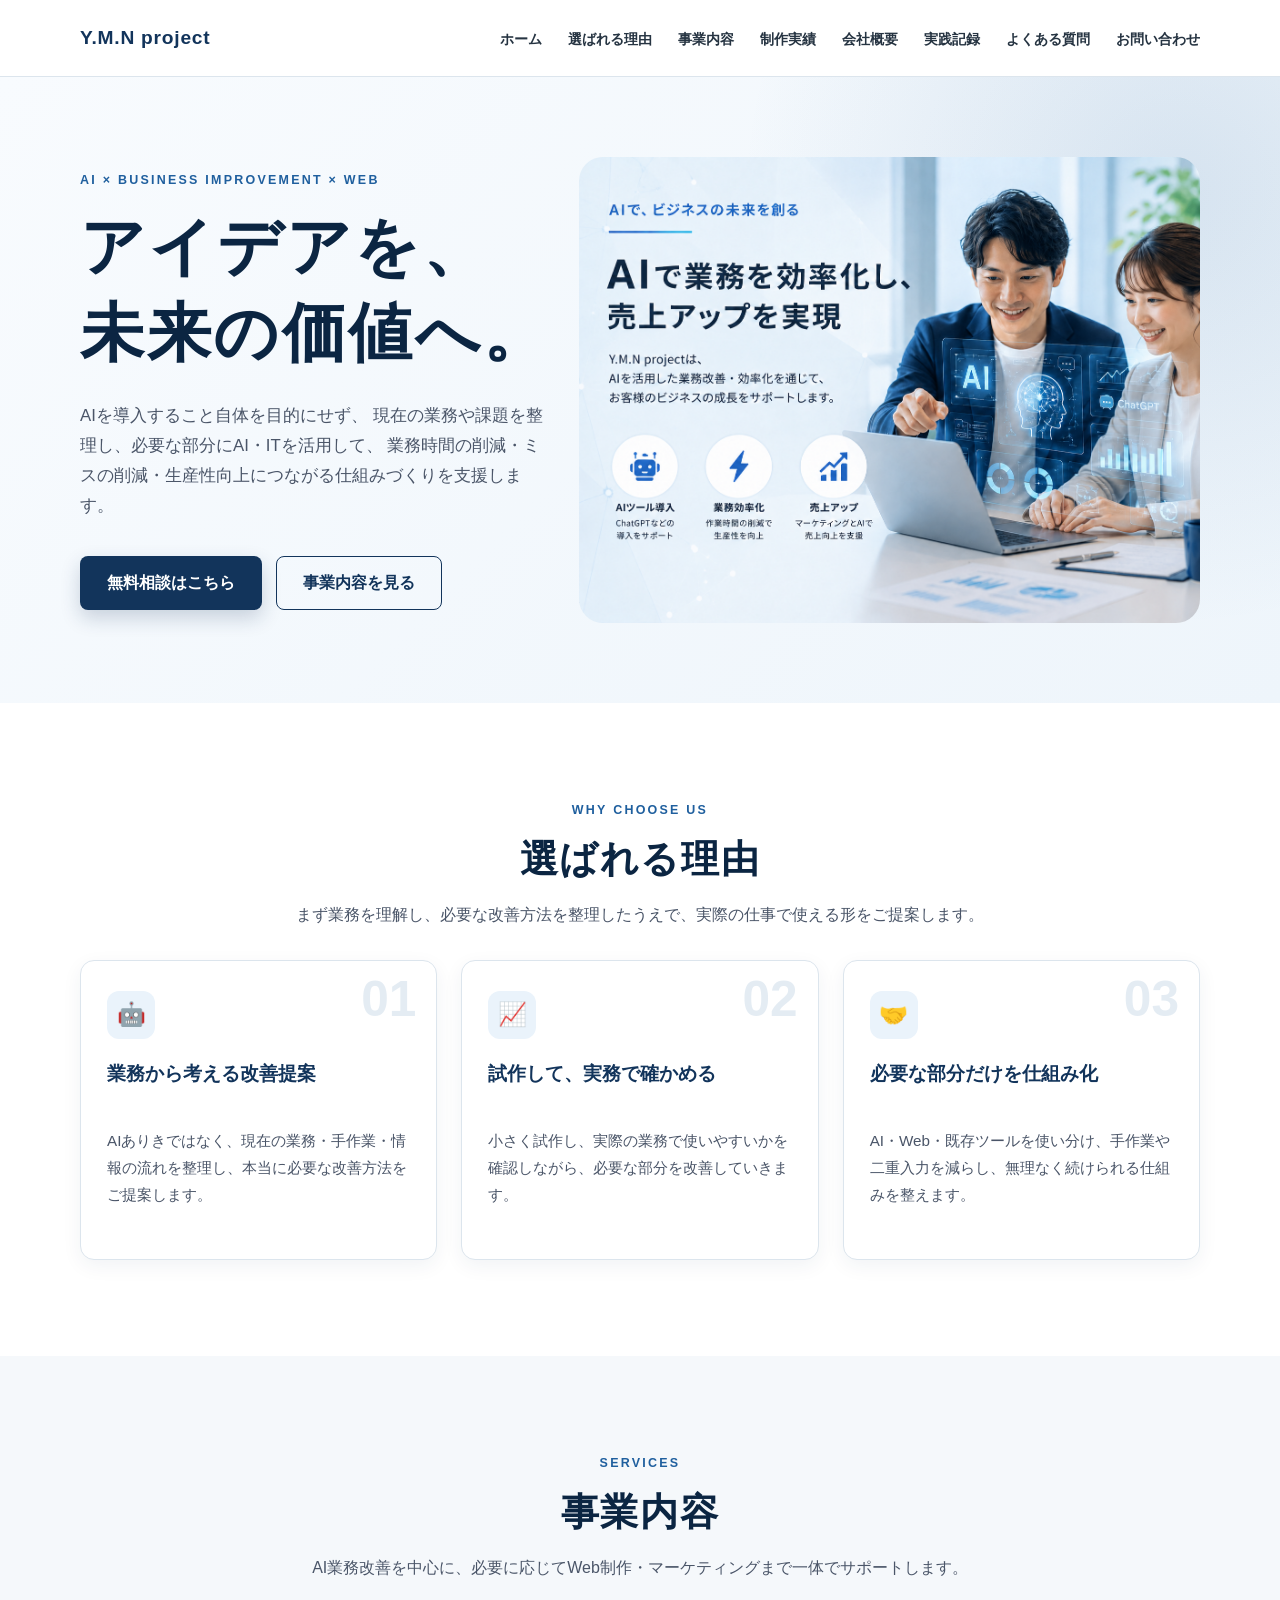
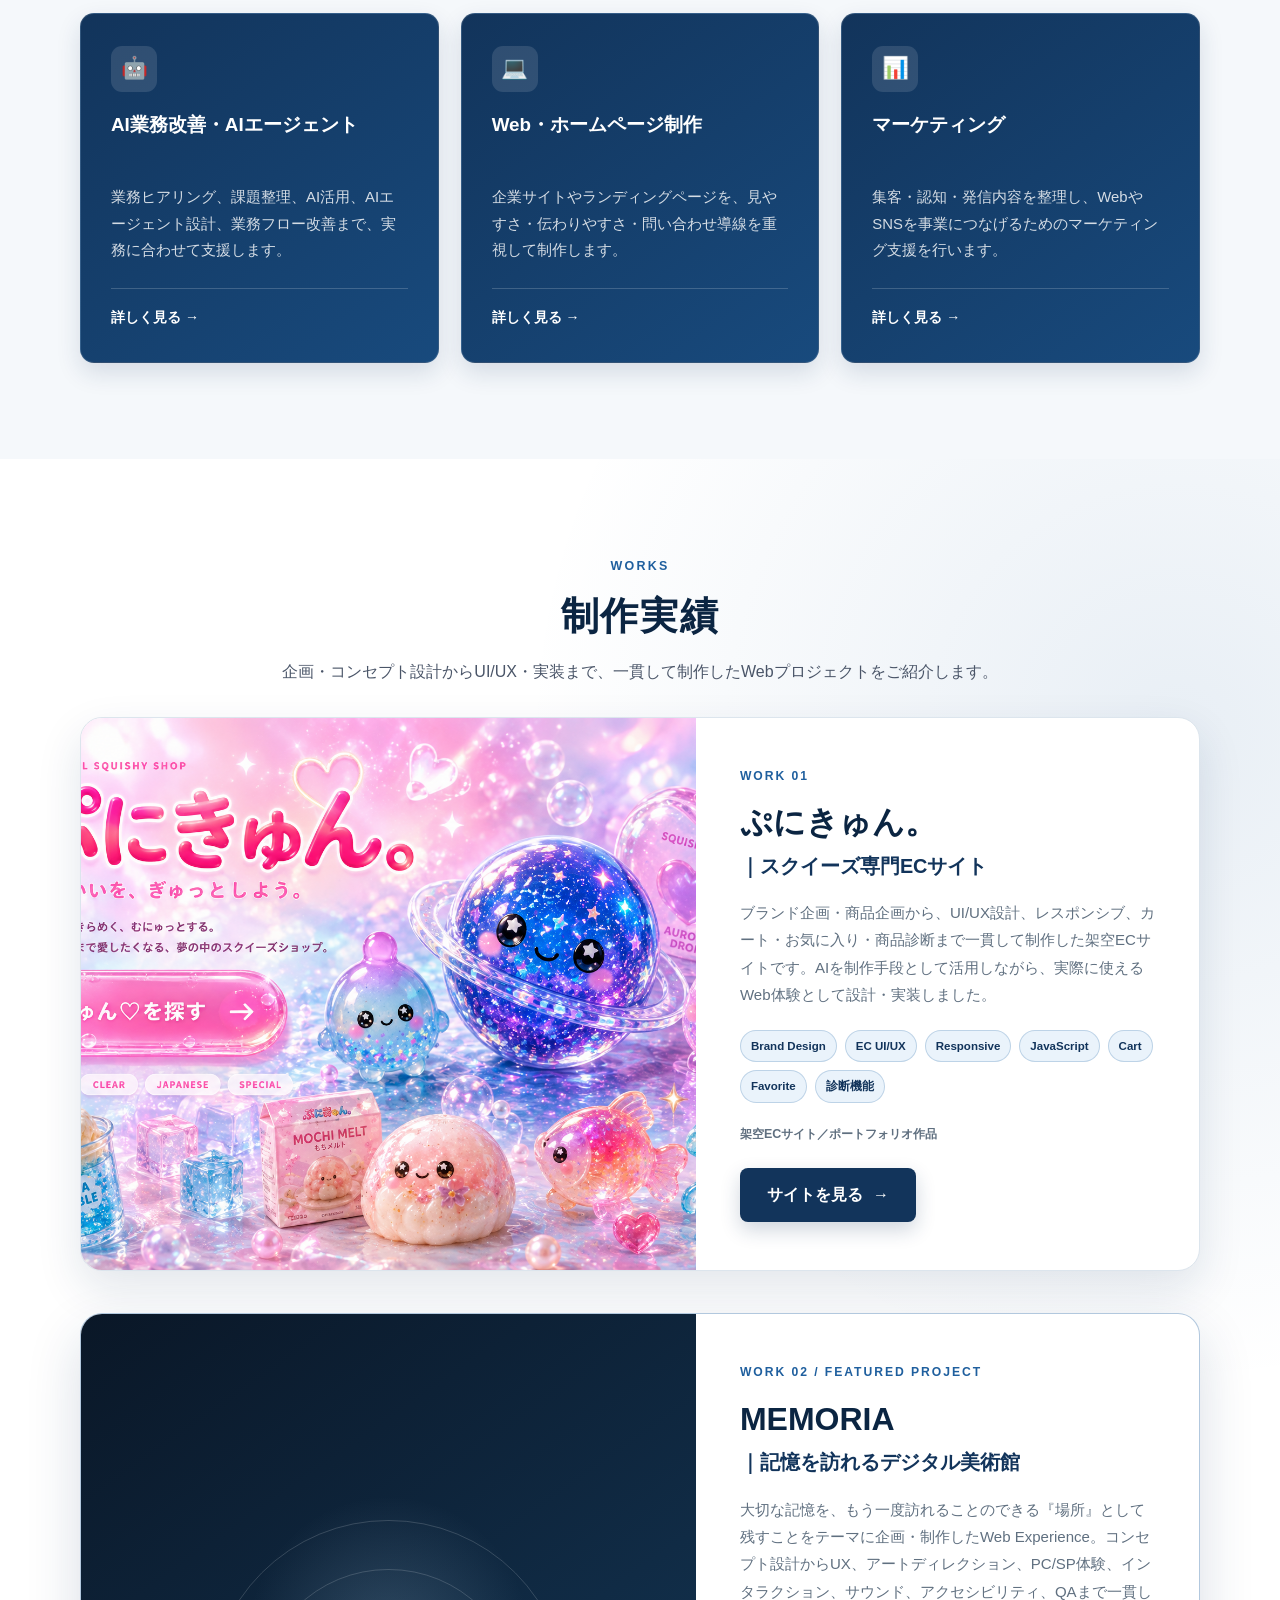
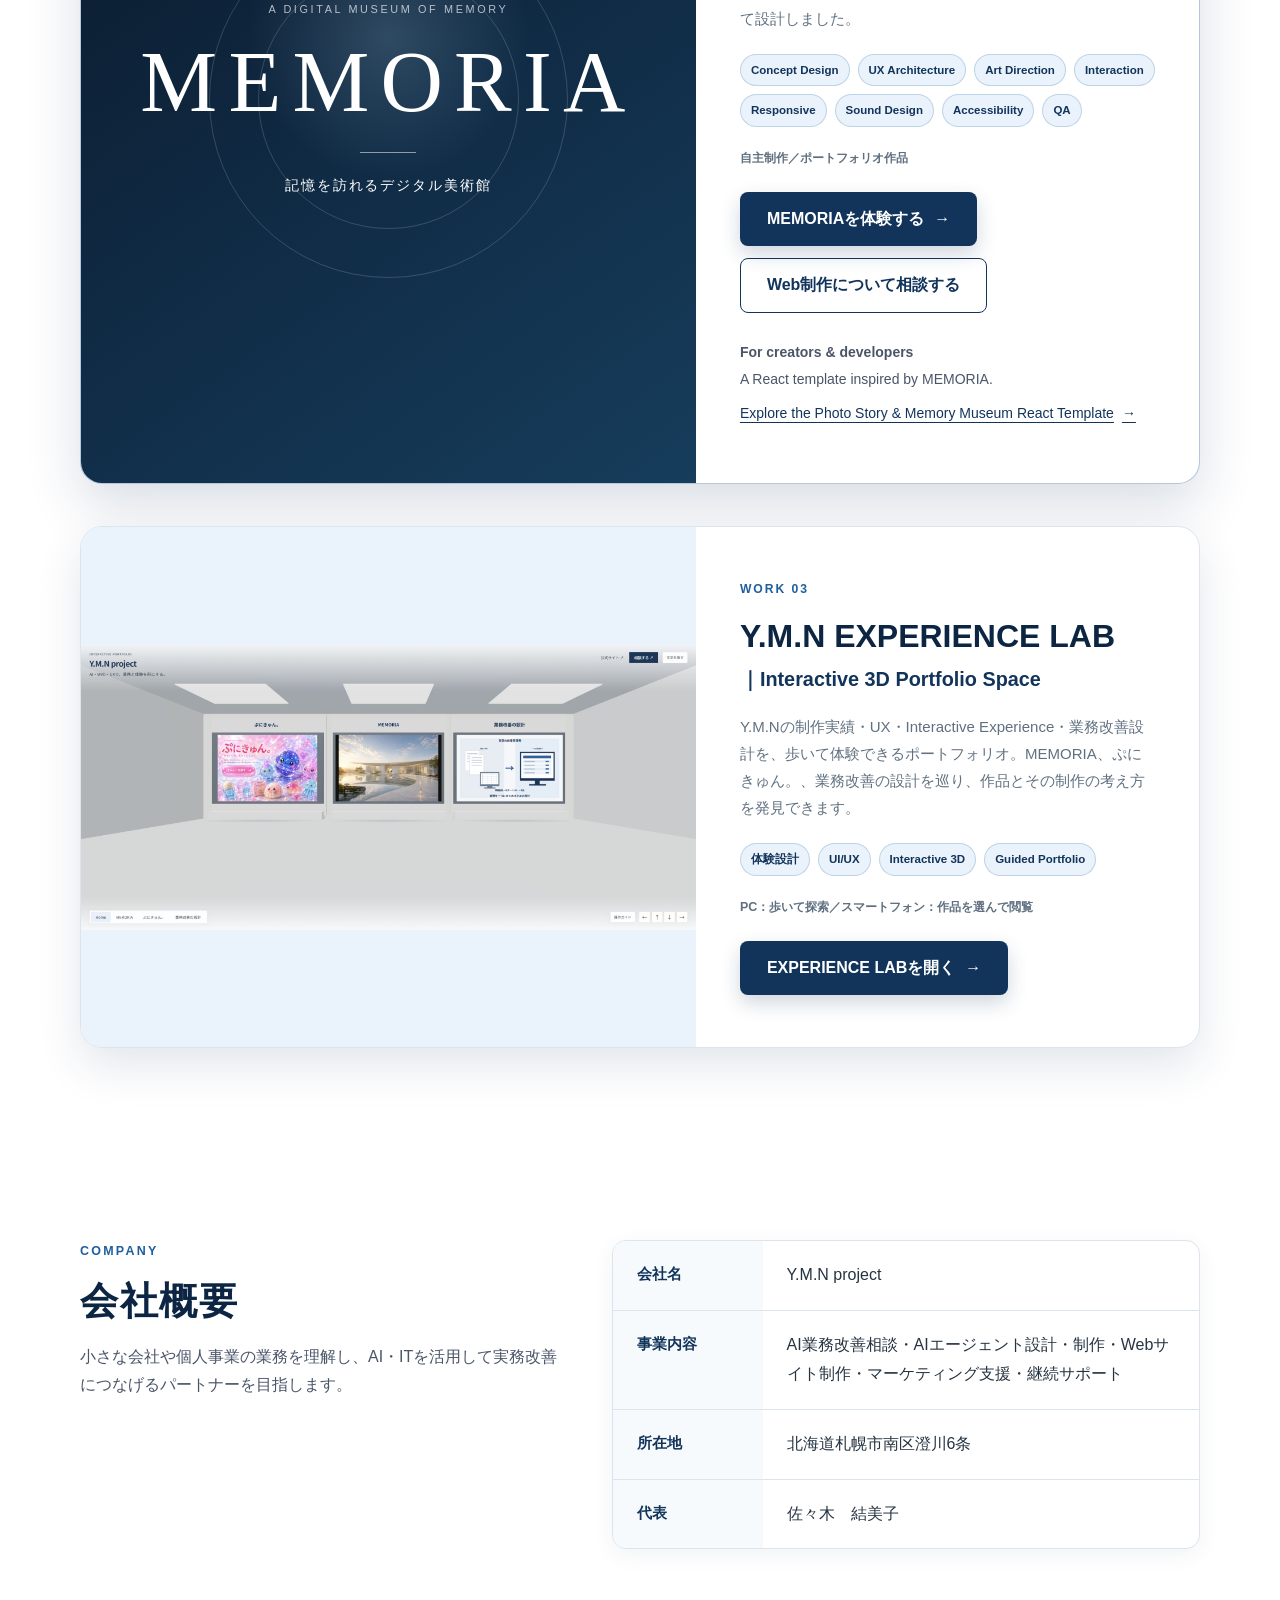
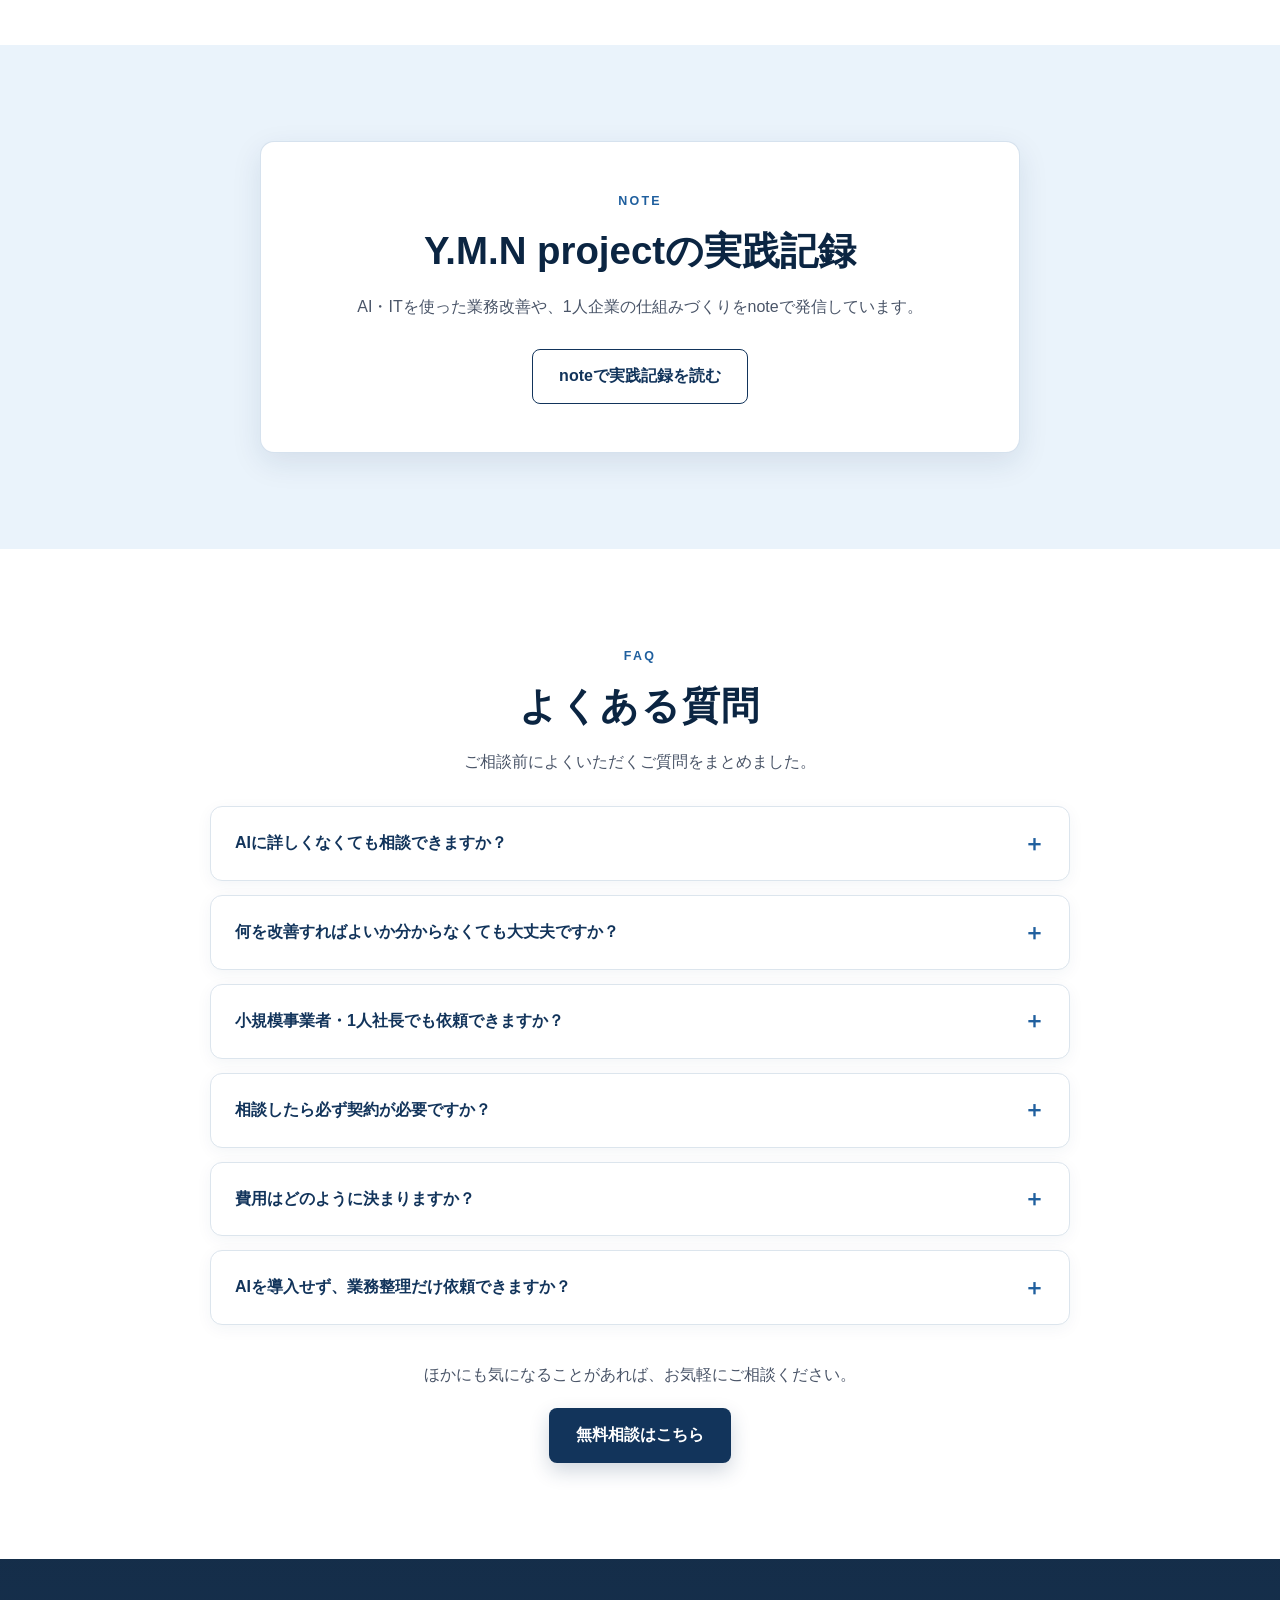
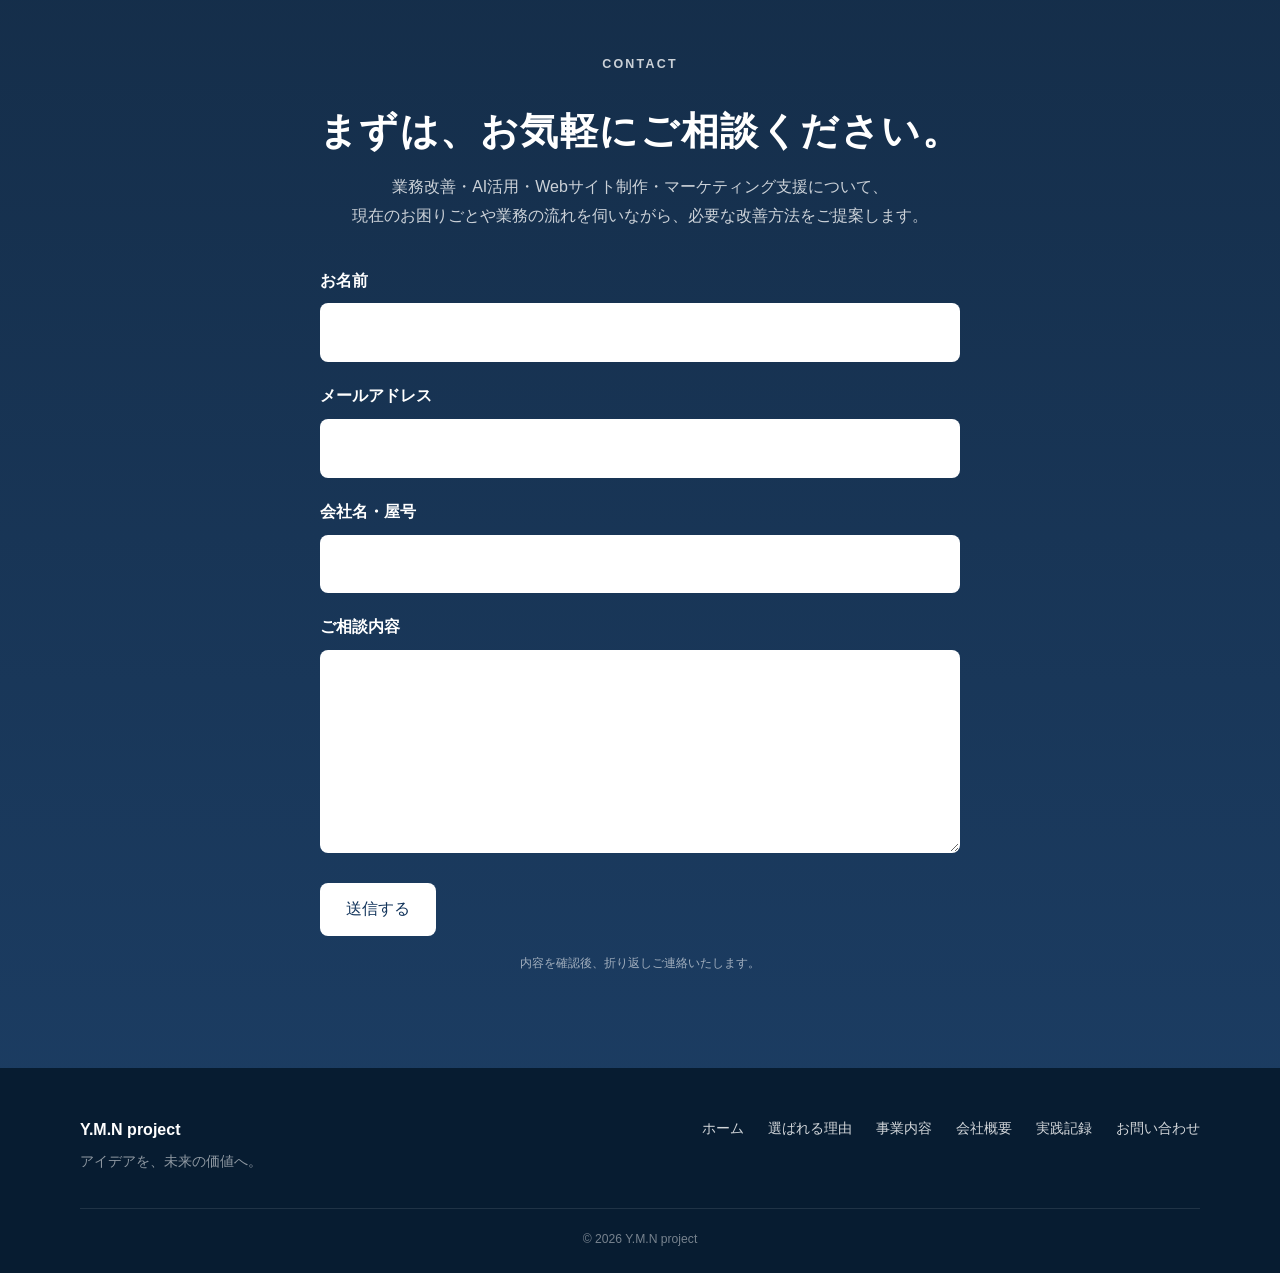
==== commit bc86579d: "Add released Y.M.N Experience Lab as WORK 03" ====
--- a/index.html
+++ b/index.html
@@ -194,6 +194,24 @@
                             </div>
                         </div>
                     </article>
+                    <article class="work-card" id="work03">
+                        <a class="work-visual" href="https://ymn-experience-lab.alert-degu-1228.chatgpt.site" target="_blank" rel="noopener noreferrer" aria-label="EXPERIENCE LABを開く">
+                            <img src="images/ymn-experience-lab.jpg" width="2170" height="1003" loading="lazy" style="object-fit:contain" alt="Y.M.N EXPERIENCE LABの公開画面。明るいギャラリーに、ぷにきゅん。・MEMORIA・業務改善の設計を展示">
+                        </a>
+                        <div class="work-content">
+                            <p class="work-number">WORK 03</p>
+                            <h3>Y.M.N EXPERIENCE LAB<span>｜Interactive 3D Portfolio Space</span></h3>
+                            <p class="work-description">Y.M.Nの制作実績・UX・Interactive Experience・業務改善設計を、歩いて体験できるポートフォリオ。MEMORIA、ぷにきゅん。、業務改善の設計を巡り、作品とその制作の考え方を発見できます。</p>
+                            <ul class="work-tags" aria-label="制作領域">
+                                <li>体験設計</li>
+                                <li>UI/UX</li>
+                                <li>Interactive 3D</li>
+                                <li>Guided Portfolio</li>
+                            </ul>
+                            <p class="work-note">PC：歩いて探索／スマートフォン：作品を選んで閲覧</p>
+                            <a class="button button-primary work-link" href="https://ymn-experience-lab.alert-degu-1228.chatgpt.site" target="_blank" rel="noopener noreferrer">EXPERIENCE LABを開く <span aria-hidden="true">→</span></a>
+                        </div>
+                    </article>
                 </div>
             </div>
         </section>
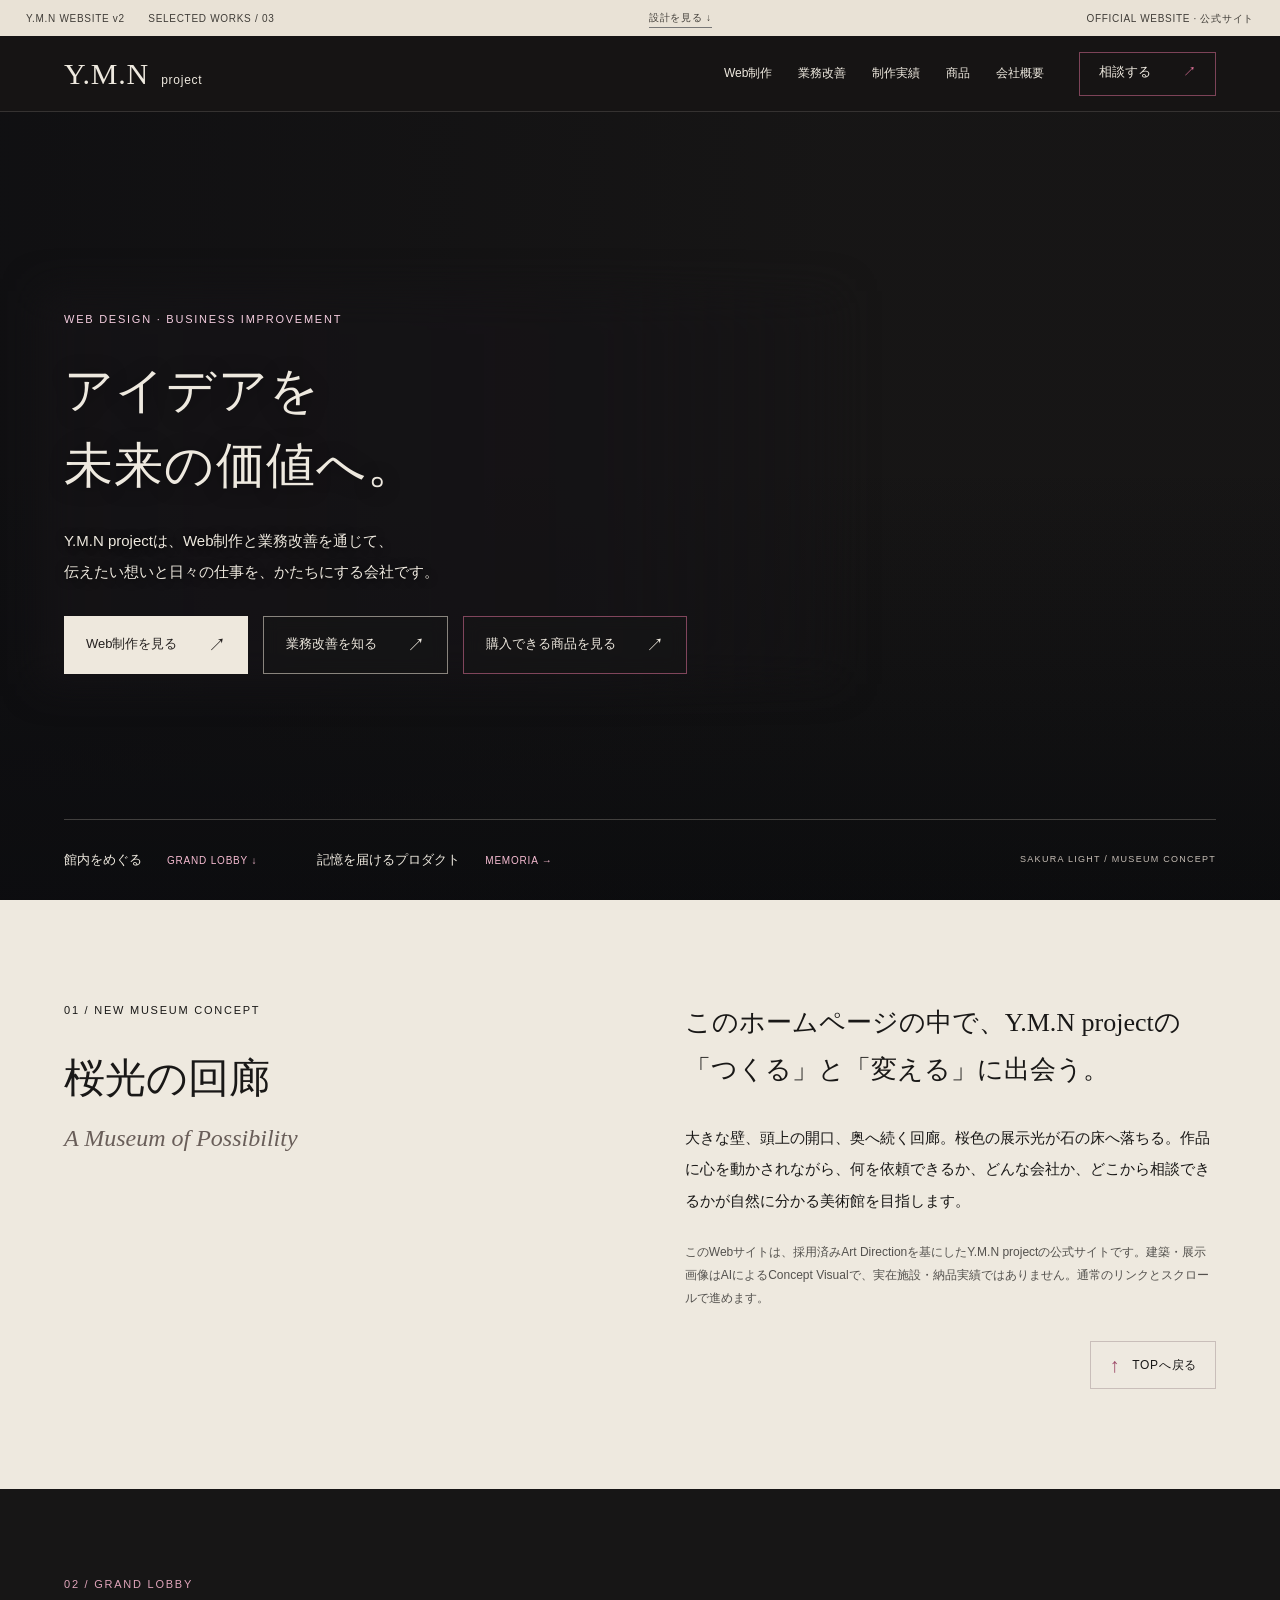
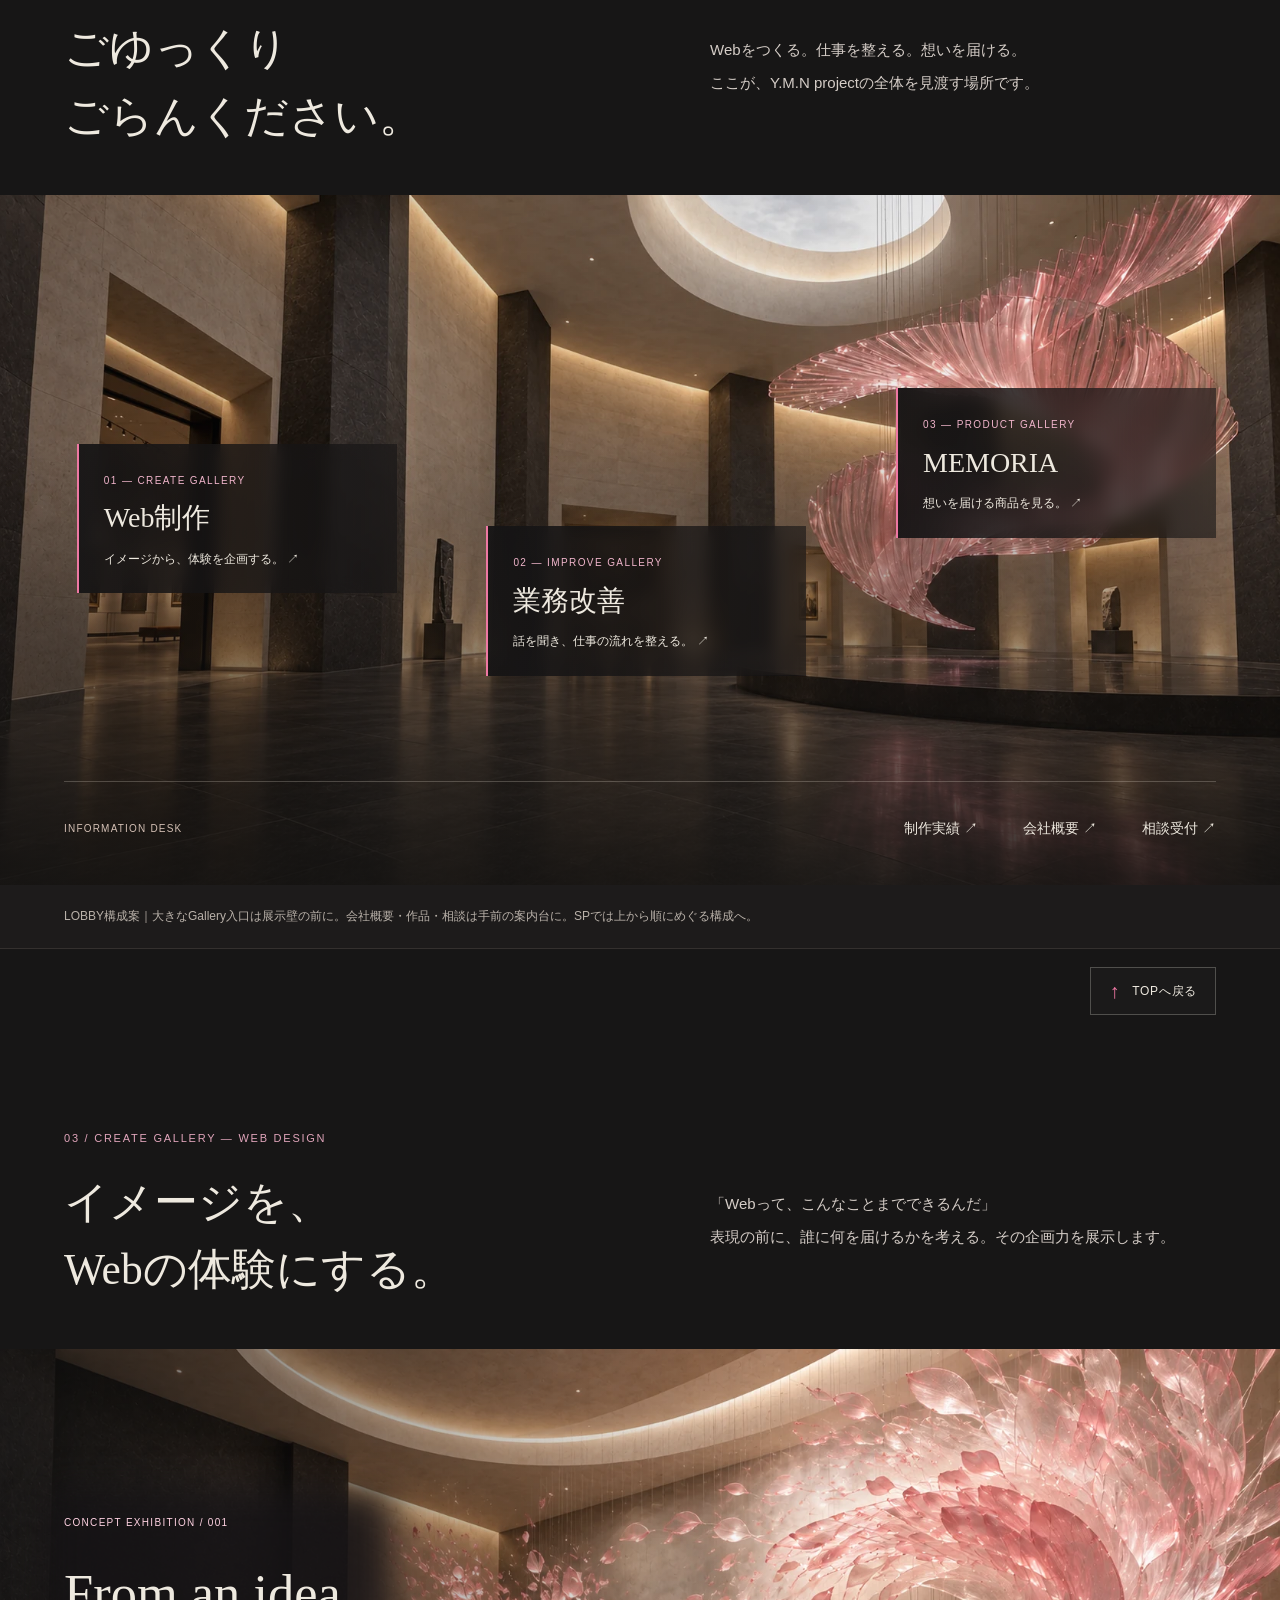
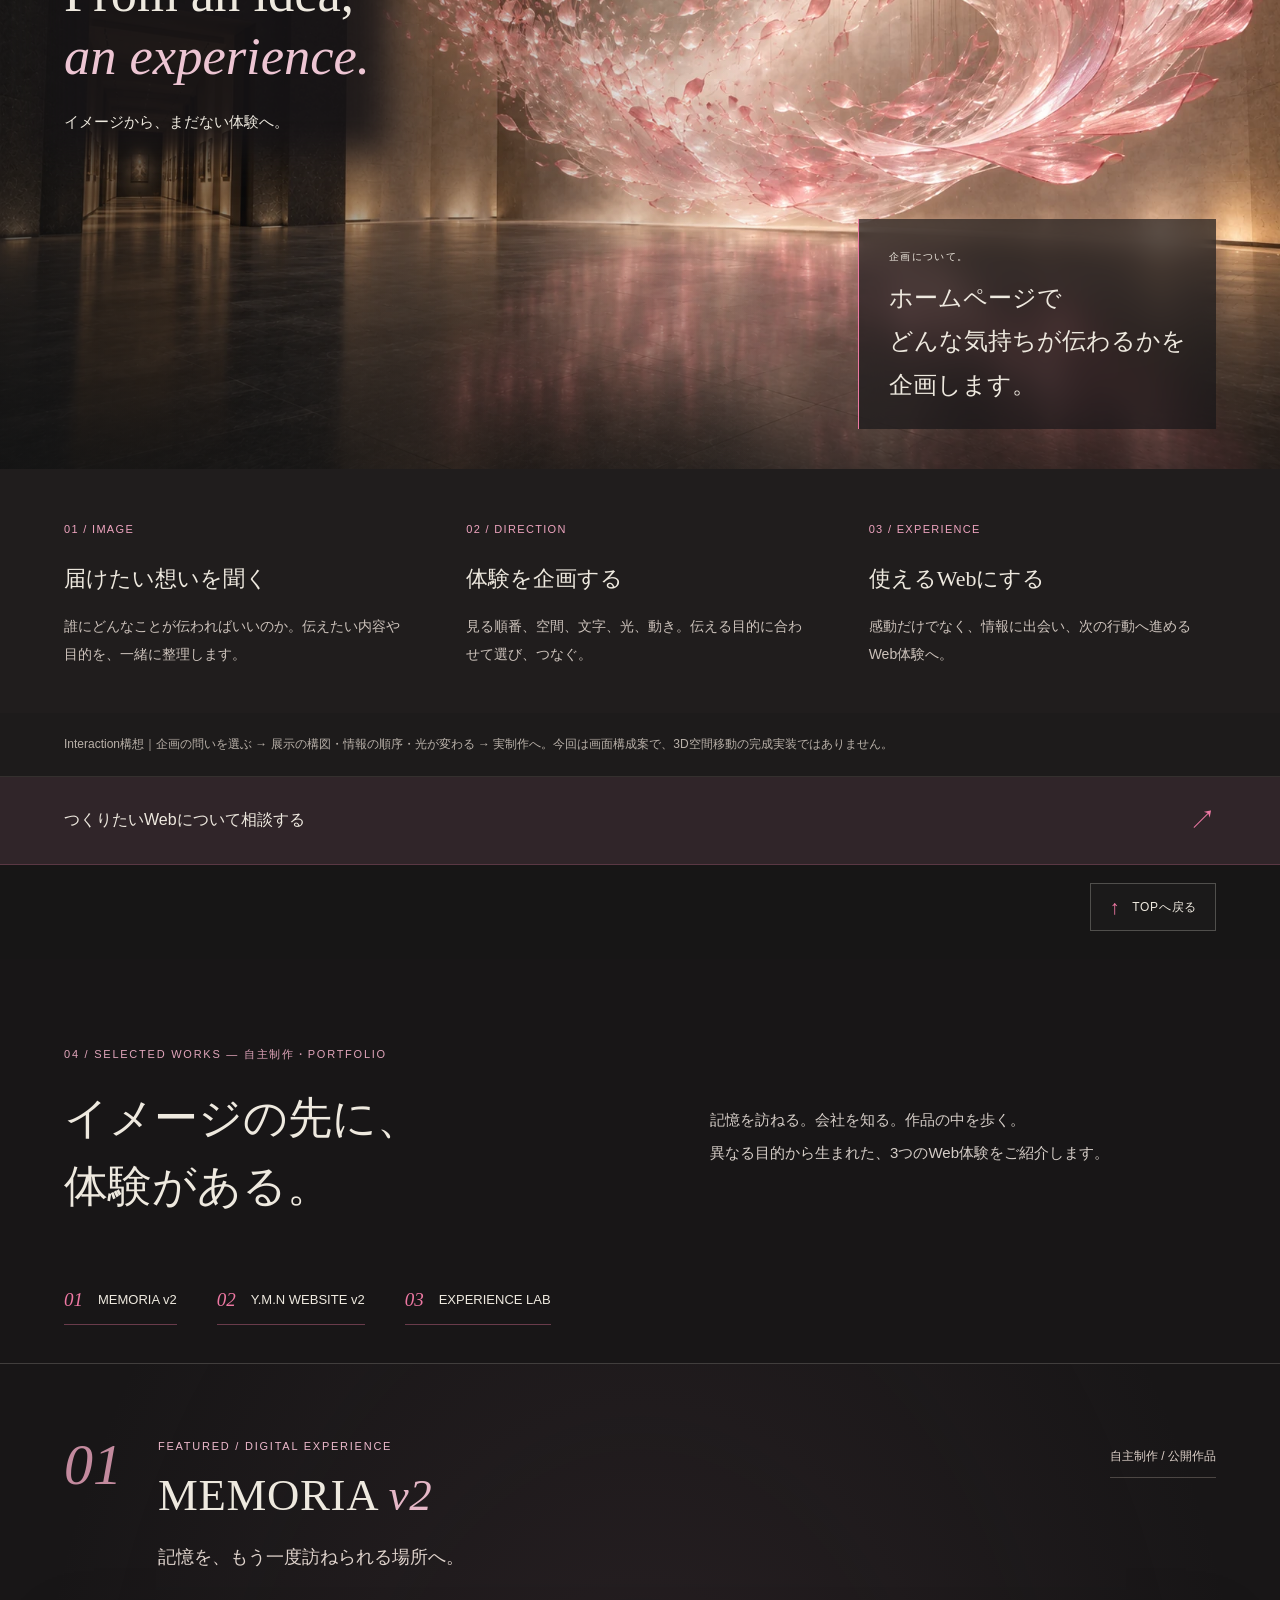
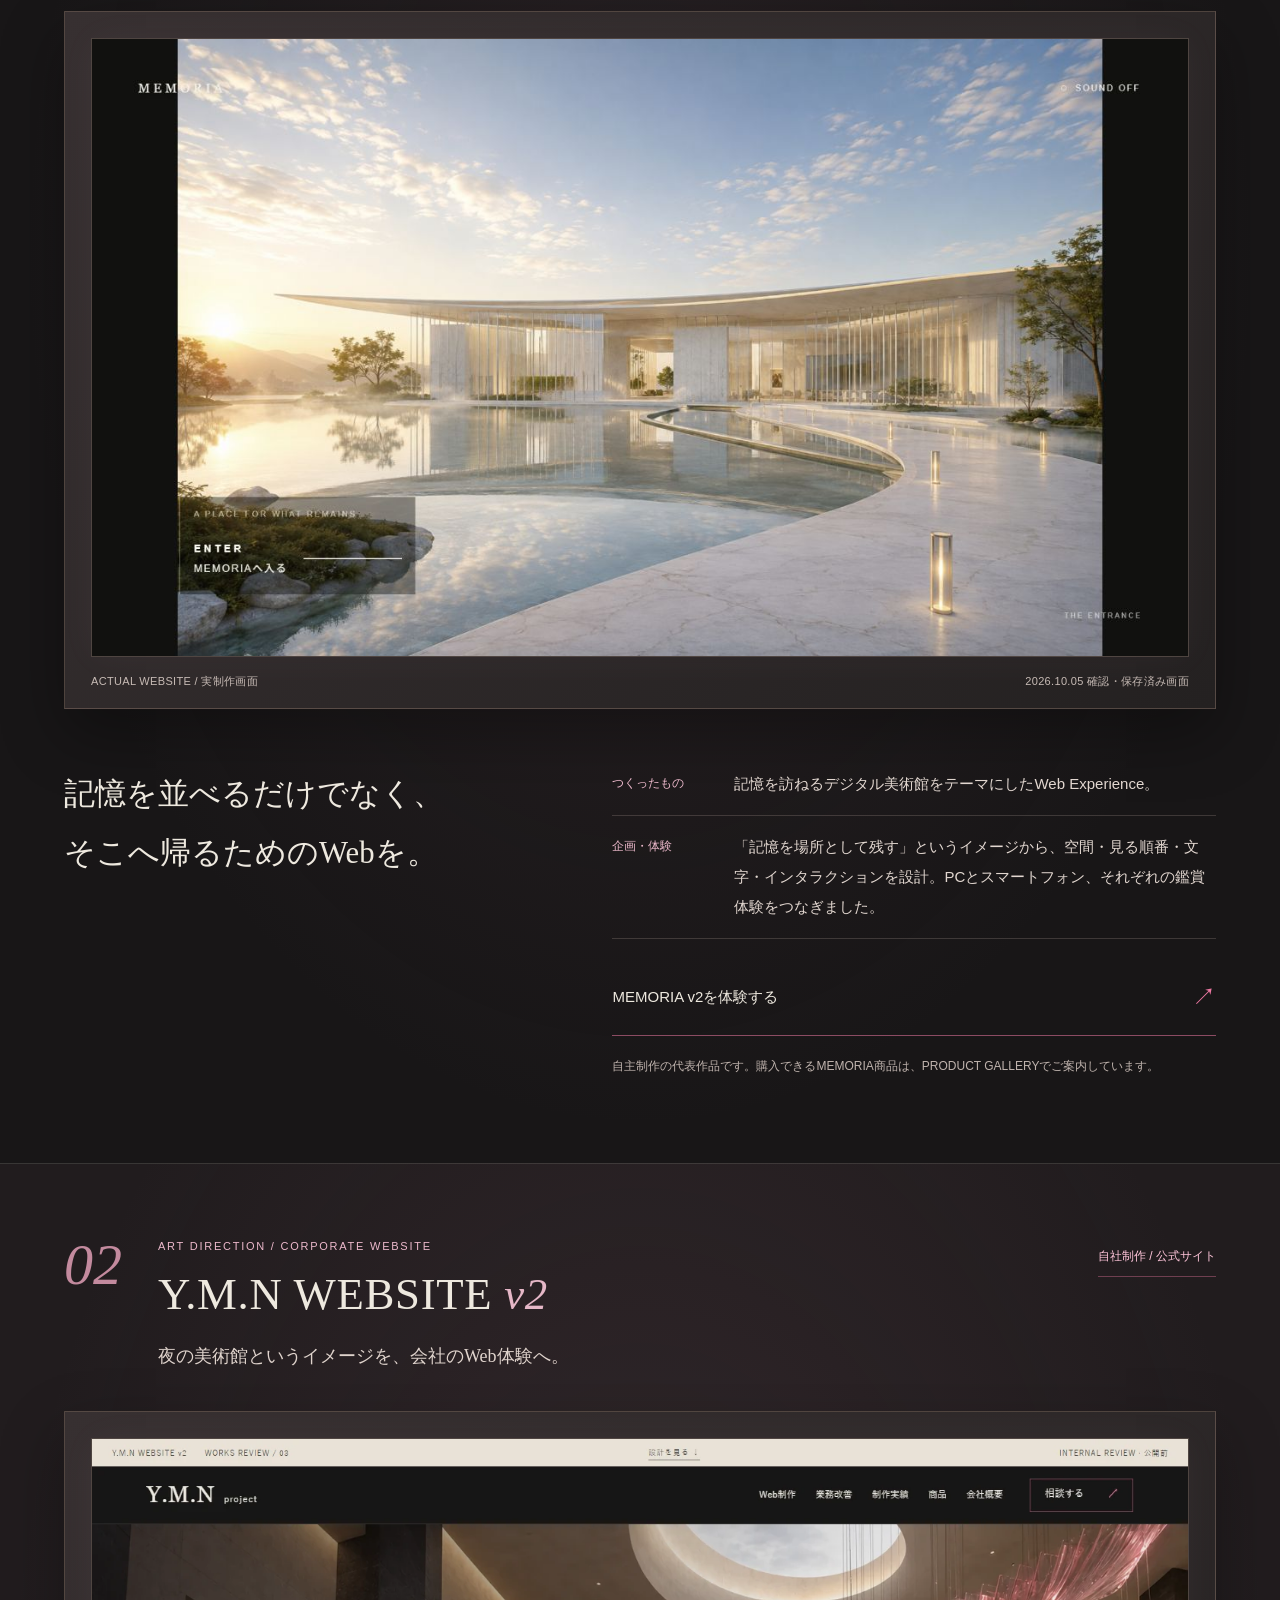
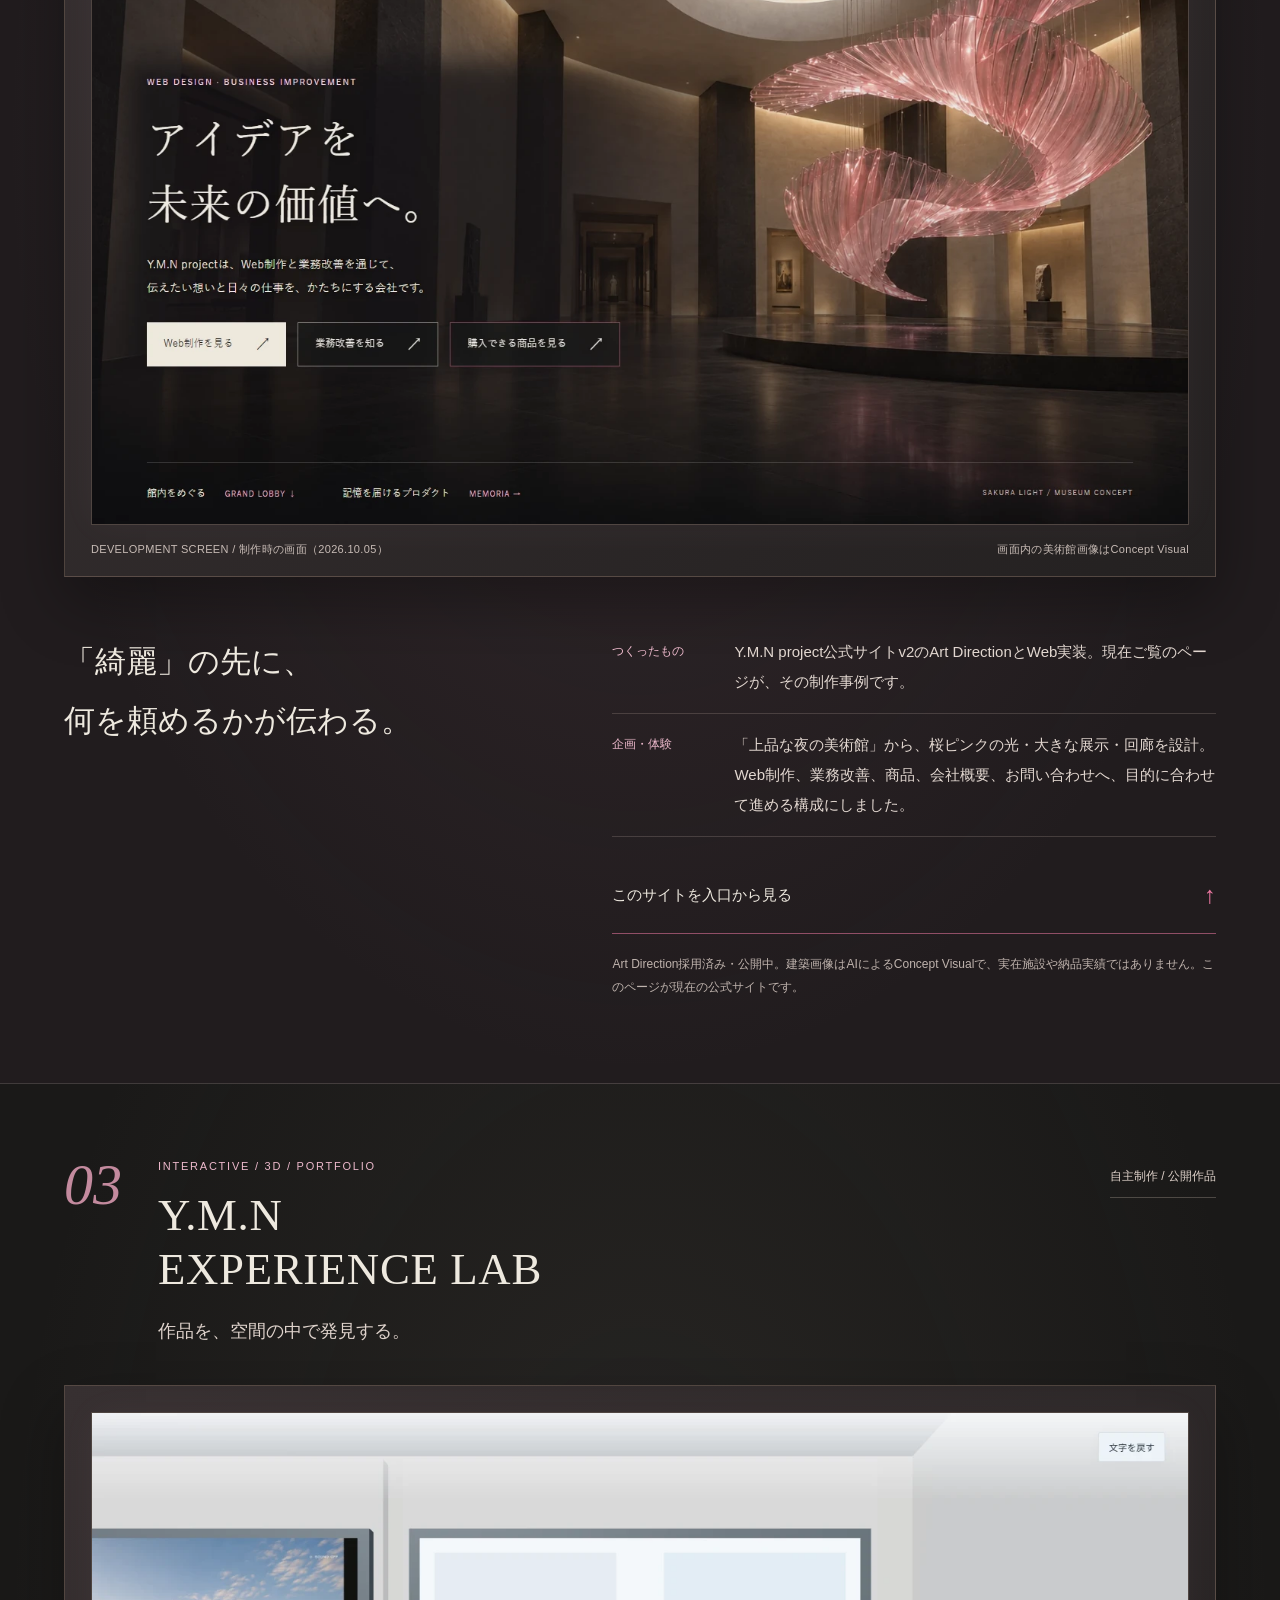
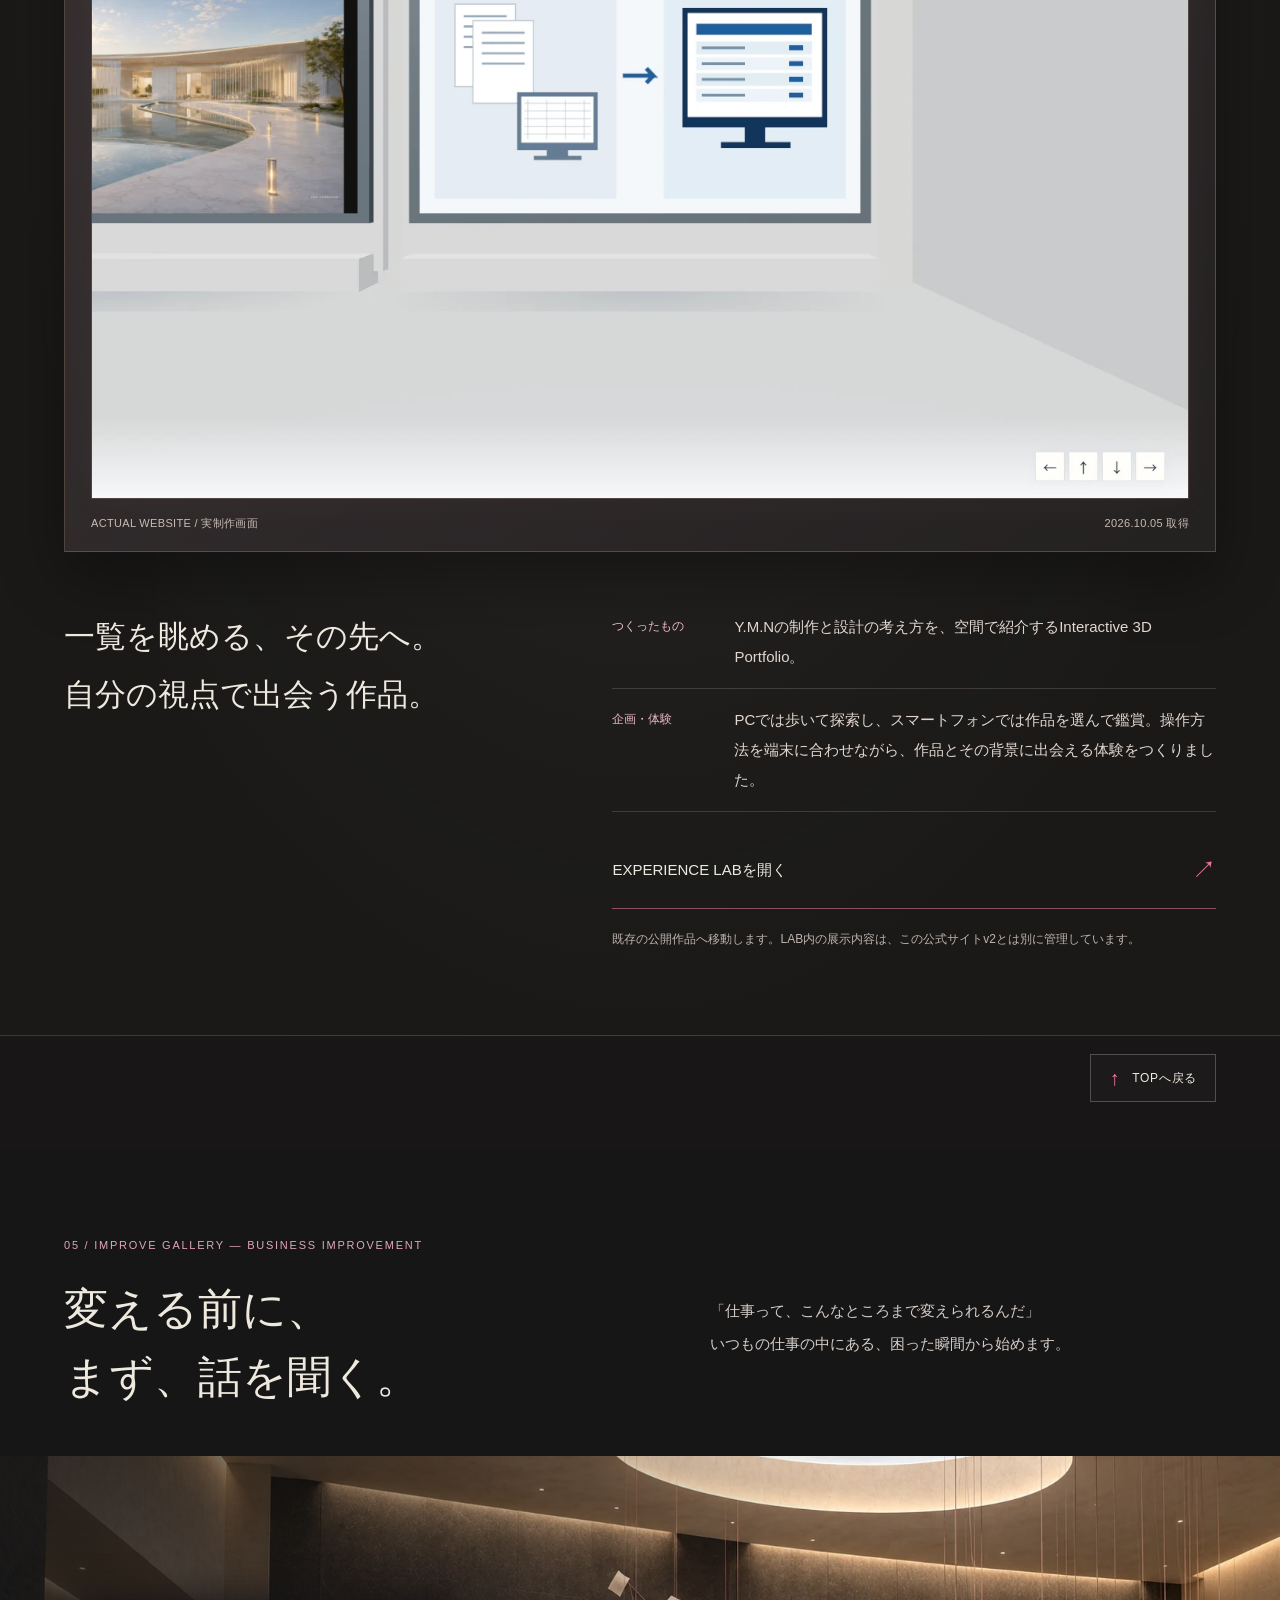
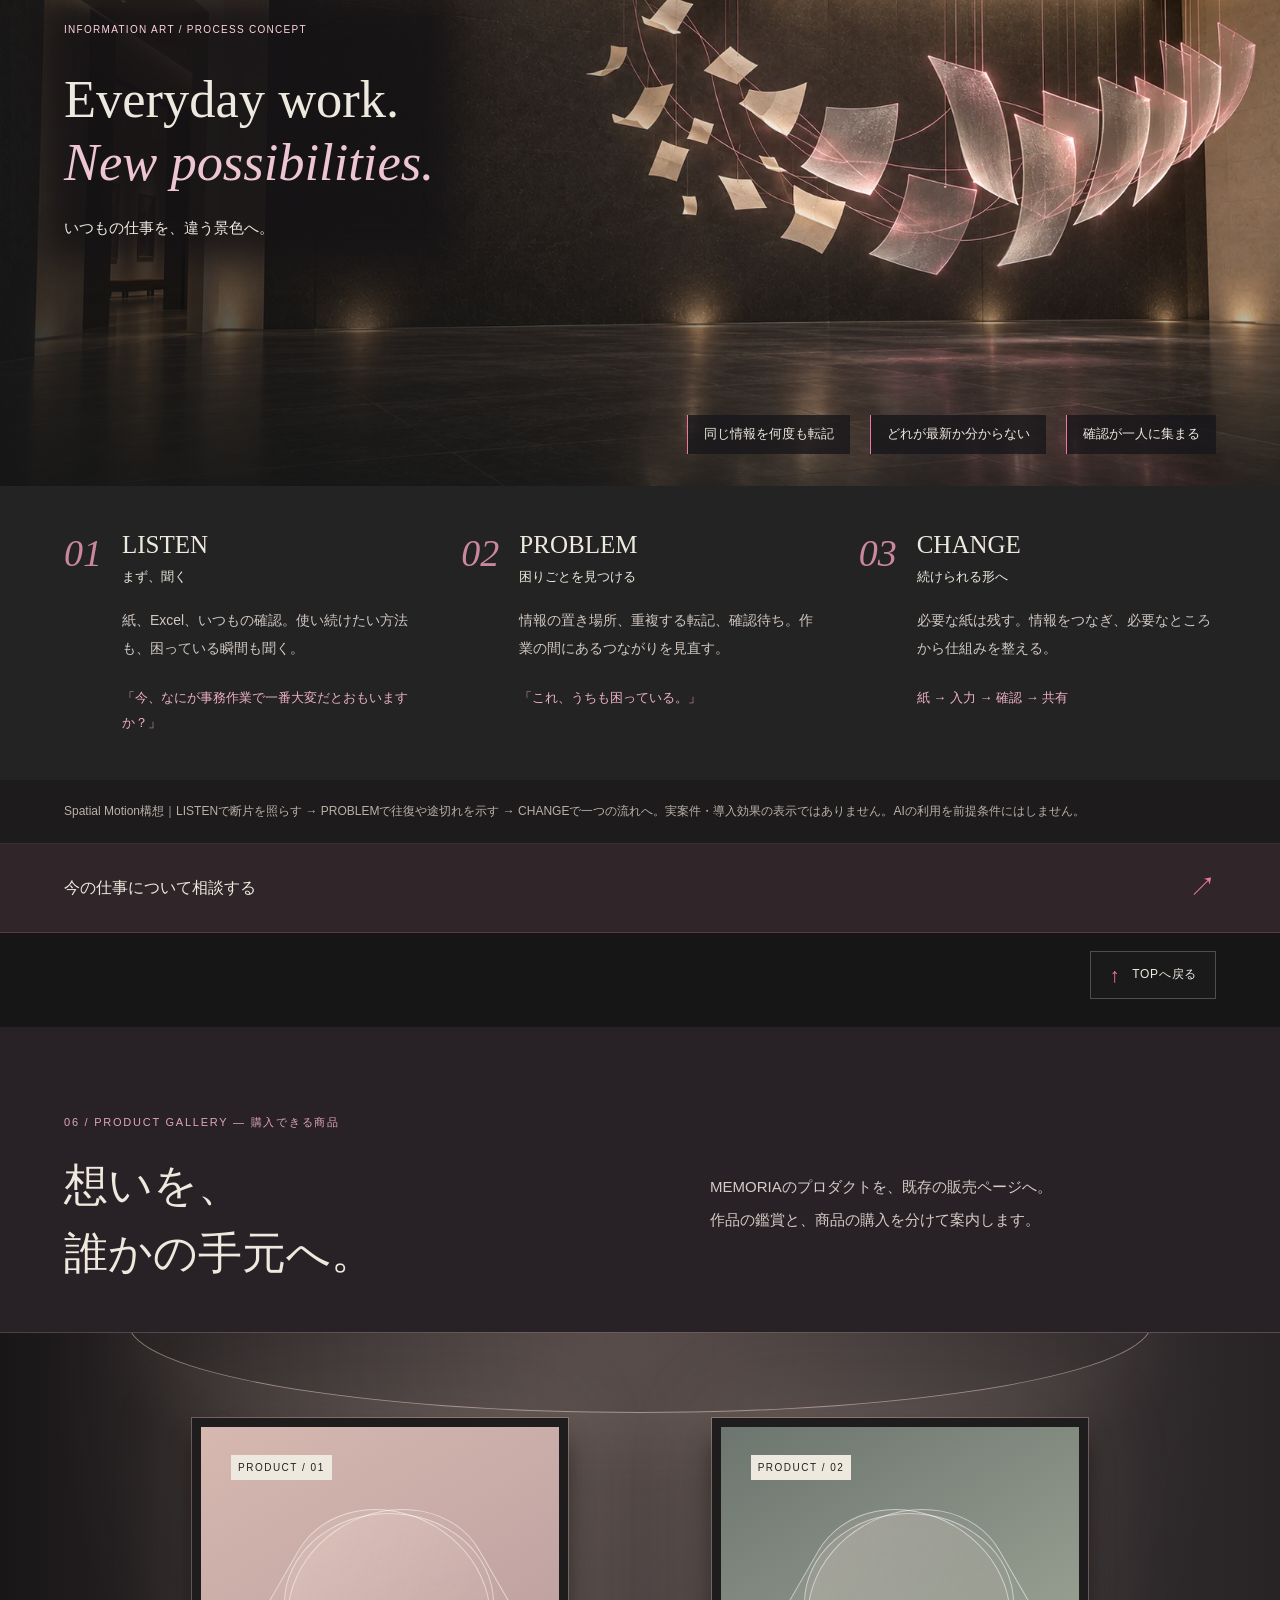
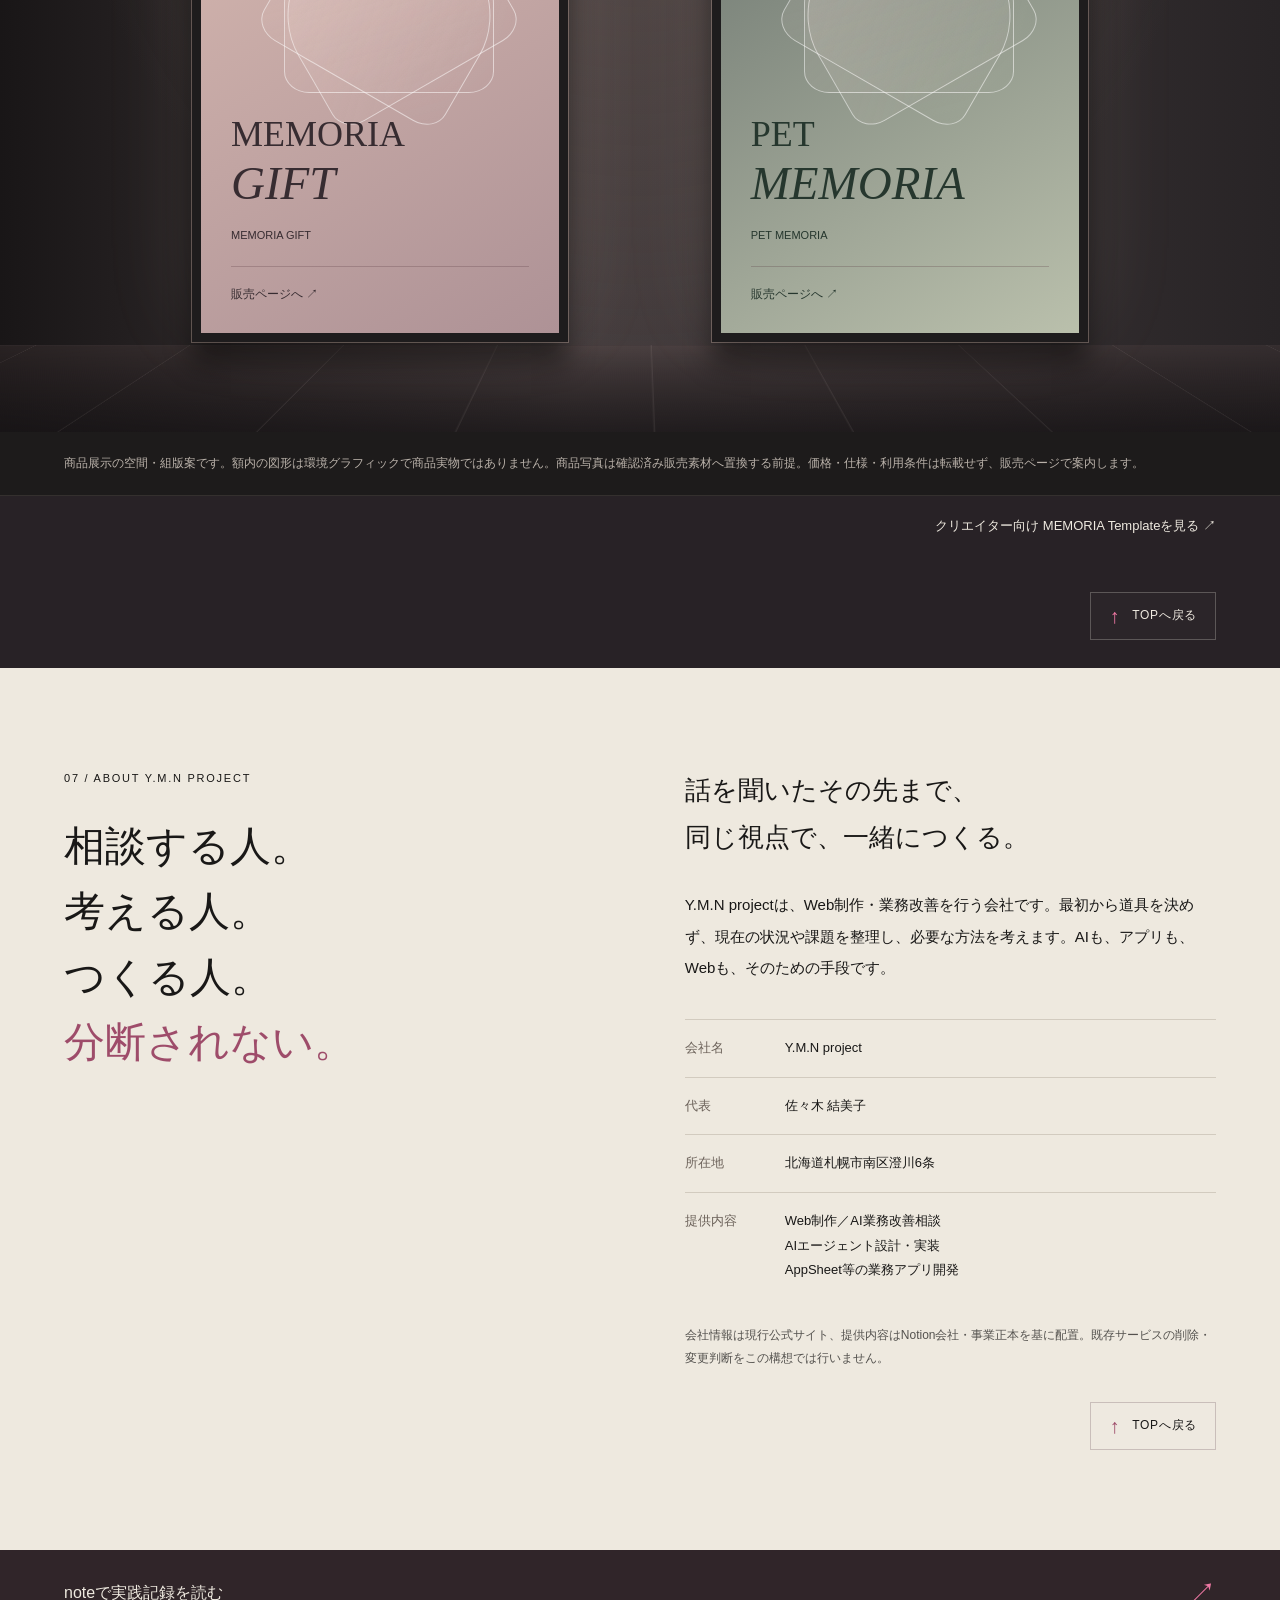
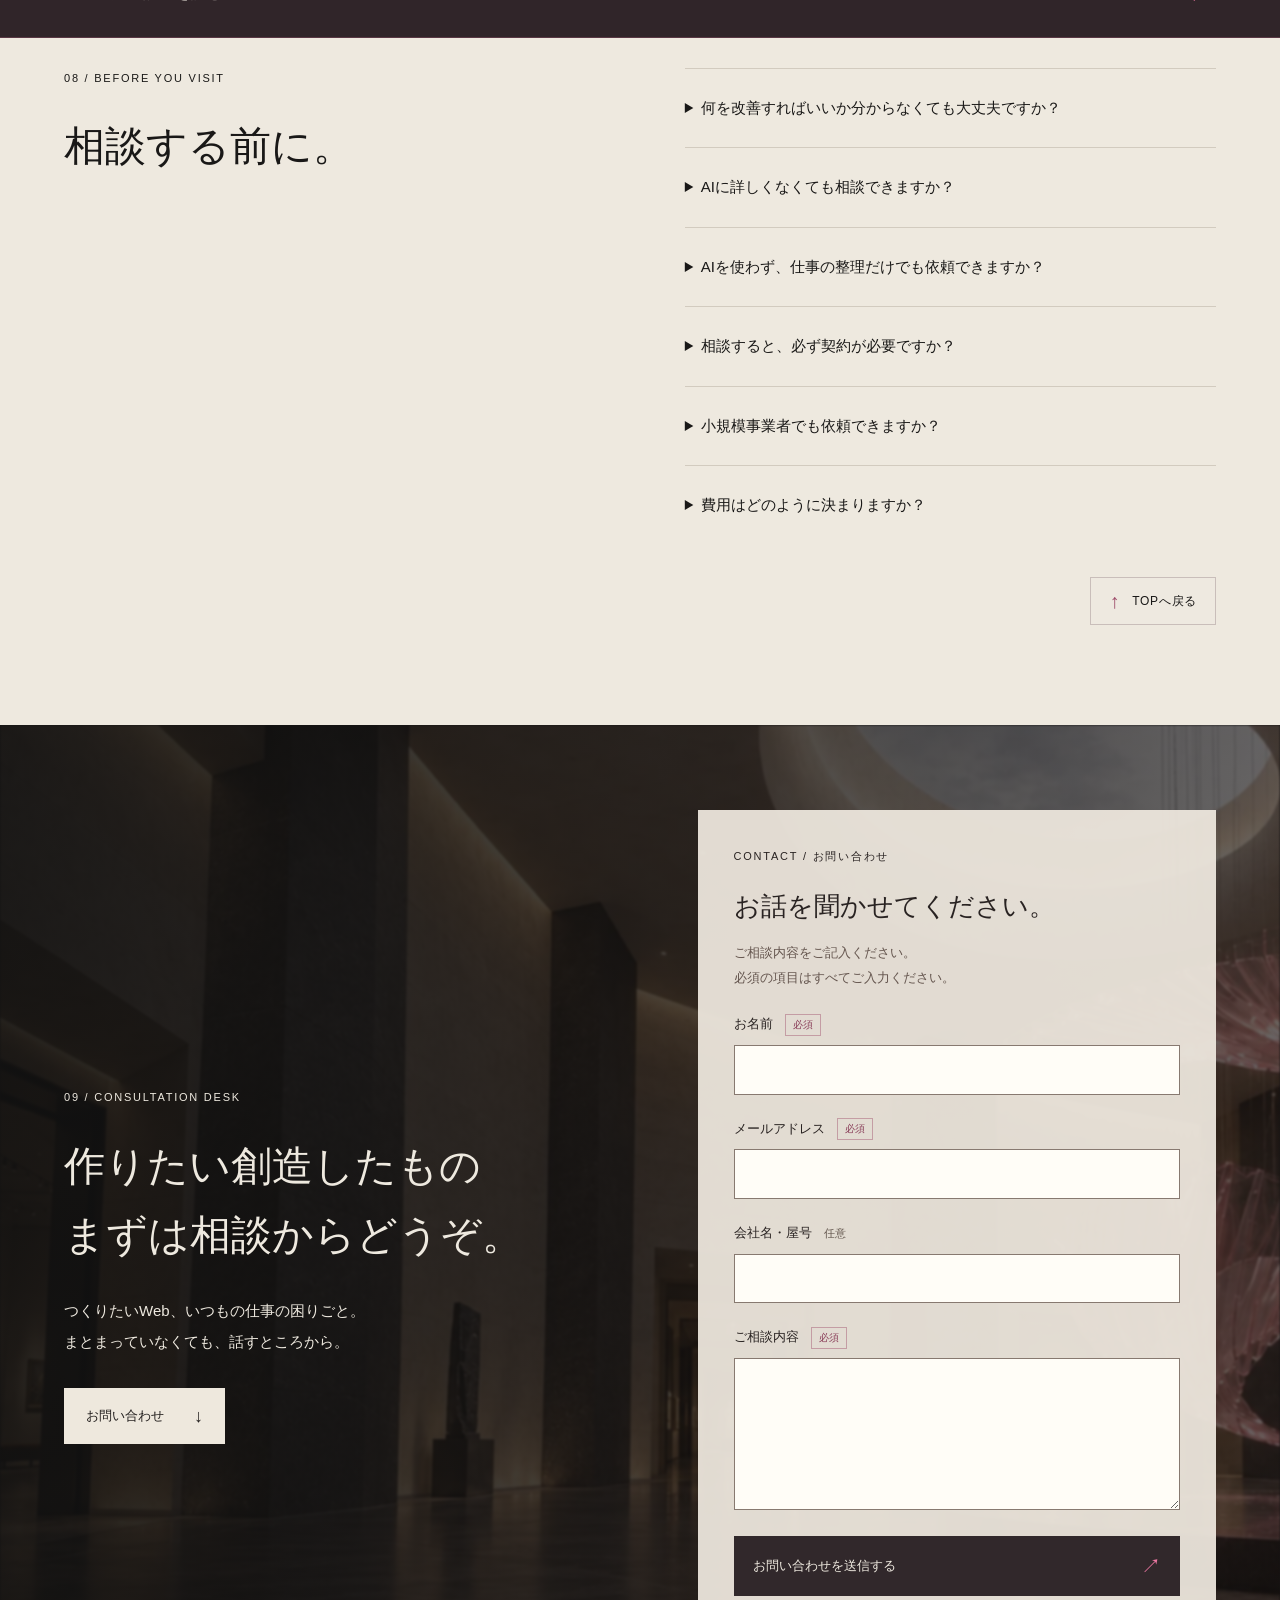
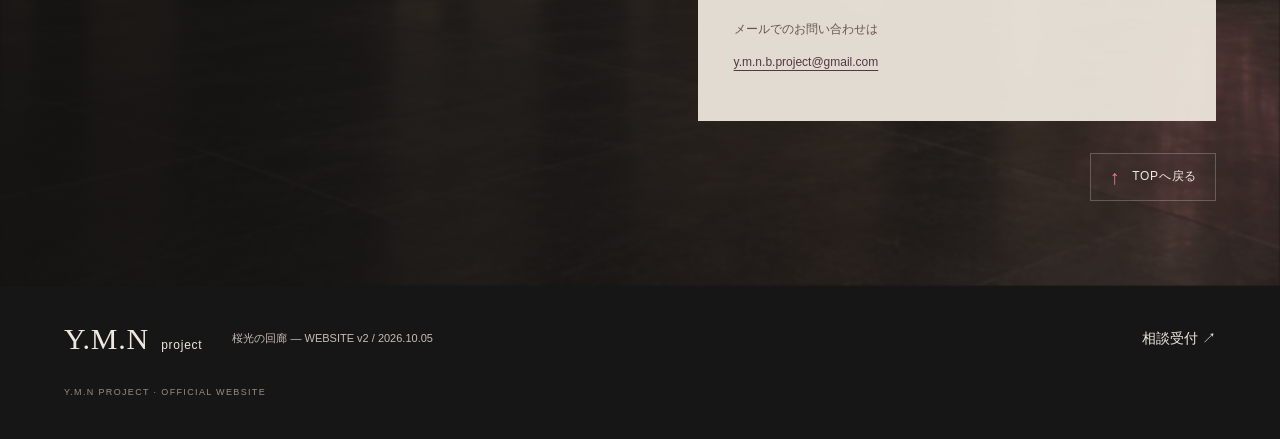
==== commit 821f6eab: "Publish approved Y.M.N WEBSITE v2 WORKS v03" ====
--- a/index.html
+++ b/index.html
@@ -1,371 +1,89 @@
-<!DOCTYPE html>
+<!doctype html>
 <html lang="ja">
-<head>
-    <meta charset="UTF-8">
-    <meta name="viewport" content="width=device-width, initial-scale=1.0">
-    <meta name="description" content="Y.M.N projectは、AI業務改善を中心に、Webサイト制作・マーケティング支援・AIエージェント設計を通じて、小さな会社や個人事業の業務改善と成長を支援します。">
-    <title>Y.M.N project | AI業務改善・Web制作・マーケティング支援</title>
-    <link rel="stylesheet" href="style.css?v=20260908-gumroad">
+<head><meta charset="utf-8"><meta name="viewport" content="width=device-width,initial-scale=1"><title>Y.M.N project｜桜光の回廊</title><link rel="stylesheet" href="website-v2.css"><script src="enhance.js" defer></script><link rel="icon" href="data:,"></head>
+<body id="home">
+<a class="skip-link" href="#main">本文へスキップ</a>
+<div class="review-bar" role="region" aria-label="公式サイトの案内"><span>Y.M.N WEBSITE v2 <b>SELECTED WORKS / 03</b></span><a href="#direction">設計を見る ↓</a><span>OFFICIAL WEBSITE · 公式サイト</span></div>
+<header class="museum-header"><a class="brand" href="#entrance">Y.M.N <small>project</small></a><nav aria-label="館内案内"><a href="#create">Web制作</a><a href="#improve">業務改善</a><a href="#works">制作実績</a><a href="#products">商品</a><a href="#about">会社概要</a></nav><a class="consult-nav" href="#consultation">相談する <span>↗</span></a><details class="mobile-menu"><summary>館内案内 ＋</summary><nav aria-label="モバイル館内案内"><a href="#lobby">Grand Lobby</a><a href="#create">Web制作</a><a href="#improve">業務改善</a><a href="#works">制作実績</a><a href="#products">商品</a><a href="#about">会社概要</a><a href="#faq">FAQ</a></nav></details></header>
+<main id="main" tabindex="-1">
+<section id="entrance" class="entrance environment" tabindex="-1">
+ <picture><source media="(max-width:700px)" srcset="assets/entrance-mobile.webp"><img class="room-image" fetchpriority="high" decoding="async" src="assets/entrance-refined.webp" alt="高い天井の開口と石壁、桜色のガラス彫刻、床への反射がつながる美術館の構想"></picture>
+ <div class="entrance-copy"><p class="eyebrow">WEB DESIGN · BUSINESS IMPROVEMENT</p><h1><span>アイデアを</span><br><span>未来の価値へ。</span></h1><p>Y.M.N projectは、Web制作と業務改善を通じて、<br class="pc-only">伝えたい想いと日々の仕事を、かたちにする会社です。</p><div class="hero-actions"><a class="button light" href="#create">Web制作を見る <span>↗</span></a><a class="button glass" href="#improve">業務改善を知る <span>↗</span></a><a class="button glass product-entry" href="#products">購入できる商品を見る <span aria-hidden="true">↗</span></a></div></div>
+ <div class="entrance-foot"><a href="#lobby">館内をめぐる <span>GRAND LOBBY ↓</span></a><a href="#products">記憶を届けるプロダクト <span>MEMORIA →</span></a><span class="art-caption">SAKURA LIGHT / MUSEUM CONCEPT</span></div>
+</section>
+<div id="reasons" tabindex="-1" style="height:0"></div>
+<section id="direction" class="direction paper" tabindex="-1"><div><p class="eyebrow">01 / NEW MUSEUM CONCEPT</p><h2>桜光の回廊<span>A Museum of Possibility</span></h2></div><div><p class="lead">このホームページの中で、Y.M.N projectの<br>「つくる」と「変える」に出会う。</p><p>大きな壁、頭上の開口、奥へ続く回廊。桜色の展示光が石の床へ落ちる。作品に心を動かされながら、何を依頼できるか、どんな会社か、どこから相談できるかが自然に分かる美術館を目指します。</p><p class="note">このWebサイトは、採用済みArt Directionを基にしたY.M.N projectの公式サイトです。建築・展示画像はAIによるConcept Visualで、実在施設・納品実績ではありません。通常のリンクとスクロールで進めます。</p></div>
+ <div class="section-return"><a href="#entrance"><span aria-hidden="true">↑</span> TOPへ戻る</a></div>
+</section>
+<div id="services" tabindex="-1" style="height:0"></div>
+<section id="lobby" class="lobby-block" tabindex="-1"><div class="chapter-heading"><p class="eyebrow">02 / GRAND LOBBY</p><h2>ごゆっくり<br>ごらんください。</h2><p>Webをつくる。仕事を整える。想いを届ける。<br>ここが、Y.M.N projectの全体を見渡す場所です。</p></div>
+ <div class="lobby environment"><img class="room-image" src="assets/entrance-refined.webp" alt="三つのGallery入口を持つ中央Lobbyの空間案" loading="lazy" decoding="async"><div class="lobby-sign create-sign"><a href="#create"><span>01 — CREATE GALLERY</span><strong>Web制作</strong><small>イメージから、体験を企画する。 ↗</small></a></div><div class="lobby-sign improve-sign"><a href="#improve"><span>02 — IMPROVE GALLERY</span><strong>業務改善</strong><small>話を聞き、仕事の流れを整える。 ↗</small></a></div><div class="lobby-sign product-sign"><a href="#products"><span>03 — PRODUCT GALLERY</span><strong>MEMORIA</strong><small>想いを届ける商品を見る。 ↗</small></a></div><div class="reception"><span>INFORMATION DESK</span><a href="#works">制作実績 ↗</a><a href="#about">会社概要 ↗</a><a href="#consultation">相談受付 ↗</a></div></div>
+ <p class="board-caption">LOBBY構成案｜大きなGallery入口は展示壁の前に。会社概要・作品・相談は手前の案内台に。SPでは上から順にめぐる構成へ。</p>
 
-    <style>
-        .faq-list{max-width:860px;margin:0 auto;display:grid;gap:14px}
-        .faq-item{overflow:hidden;border:1px solid var(--border);border-radius:12px;background:var(--white);box-shadow:0 4px 16px rgba(18,52,91,.05)}
-        .faq-item summary{position:relative;padding:22px 58px 22px 24px;color:var(--navy);font-weight:700;cursor:pointer;list-style:none}
-        .faq-item summary::-webkit-details-marker{display:none}
-        .faq-item summary::after{content:"＋";position:absolute;top:50%;right:24px;color:var(--blue);font-size:1.4rem;transform:translateY(-50%)}
-        .faq-item[open] summary::after{content:"－"}
-        .faq-item p{margin:0;padding:0 24px 22px;color:var(--text-light)}
-        .faq-action{margin-top:36px;text-align:center}
-        .faq-action p{margin-bottom:18px}
-    </style>
+ <div class="section-return"><a href="#entrance"><span aria-hidden="true">↑</span> TOPへ戻る</a></div>
+</section>
+<section id="create" class="gallery-block" tabindex="-1"><div class="chapter-heading"><p class="eyebrow">03 / CREATE GALLERY — WEB DESIGN</p><h2>イメージを、<br>Webの体験にする。</h2><p>「Webって、こんなことまでできるんだ」<br>表現の前に、誰に何を届けるかを考える。その企画力を展示します。</p></div>
+ <div class="create-stage environment"><img class="room-image" src="assets/create-gallery.webp" alt="巨大な桜色のデジタルアートが壁面と空間へ広がるCREATE Gallery" loading="lazy" decoding="async"><div class="exhibit-title"><span>CONCEPT EXHIBITION / 001</span><strong>From an idea,<br><em>an experience.</em></strong><p>イメージから、まだない体験へ。</p></div><div class="project-label"><span>企画について。</span><p>ホームページで<br>どんな気持ちが伝わるかを<br>企画します。</p></div></div>
+ <div class="planning"><div><span>01 / IMAGE</span><h3>届けたい想いを聞く</h3><p>誰にどんなことが伝わればいいのか。伝えたい内容や目的を、一緒に整理します。</p></div><div><span>02 / DIRECTION</span><h3>体験を企画する</h3><p>見る順番、空間、文字、光、動き。伝える目的に合わせて選び、つなぐ。</p></div><div><span>03 / EXPERIENCE</span><h3>使えるWebにする</h3><p>感動だけでなく、情報に出会い、次の行動へ進めるWeb体験へ。</p></div></div>
+ <p class="board-caption">Interaction構想｜企画の問いを選ぶ → 展示の構図・情報の順序・光が変わる → 実制作へ。今回は画面構成案で、3D空間移動の完成実装ではありません。</p>
+ <a class="gallery-consult" href="#consultation">つくりたいWebについて相談する <span>↗</span></a>
 
-</head>
+ <div class="section-return"><a href="#entrance"><span aria-hidden="true">↑</span> TOPへ戻る</a></div>
+</section>
+<section id="works" class="works-gallery" aria-labelledby="works-title" tabindex="-1">
+ <div class="chapter-heading"><p class="eyebrow">04 / SELECTED WORKS — 自主制作・PORTFOLIO</p><h2 id="works-title">イメージの先に、<br>体験がある。</h2><p>記憶を訪ねる。会社を知る。作品の中を歩く。<br>異なる目的から生まれた、3つのWeb体験をご紹介します。</p></div>
+ <nav class="exhibit-index" aria-label="作品を選ぶ"><a href="#work-memoria"><span>01</span> MEMORIA v2</a><a href="#work-website"><span>02</span> Y.M.N WEBSITE v2</a><a href="#work03"><span>03</span> EXPERIENCE LAB</a></nav>
+ <article id="work-memoria" class="work-exhibit memoria-exhibit" aria-labelledby="memoria-title" tabindex="-1">
+  <div class="exhibit-heading"><span class="exhibit-number" aria-hidden="true">01</span><div><p class="eyebrow">FEATURED / DIGITAL EXPERIENCE</p><h3 id="memoria-title">MEMORIA <em>v2</em></h3><p>記憶を、もう一度訪ねられる場所へ。</p></div><span class="work-status">自主制作 / 公開作品</span></div>
+  <figure class="work-frame"><a href="https://memoria-v2.alert-degu-1228.chatgpt.site/" target="_blank" rel="noopener" aria-label="MEMORIA v2の実制作サイトを開く（新しいタブ）"><img src="assets/memoria-live.jpg" width="1280" height="720" alt="MEMORIA v2の実制作画面。水面と建築に夕陽が映る、記憶の美術館の入口" loading="lazy" decoding="async"></a><figcaption><span>ACTUAL WEBSITE / 実制作画面</span><span>2026.10.05 確認・保存済み画面</span></figcaption></figure>
+  <div class="work-story"><p class="work-statement">記憶を並べるだけでなく、<br>そこへ帰るためのWebを。</p><div><dl class="work-facts"><div><dt>つくったもの</dt><dd>記憶を訪ねるデジタル美術館をテーマにしたWeb Experience。</dd></div><div><dt>企画・体験</dt><dd>「記憶を場所として残す」というイメージから、空間・見る順番・文字・インタラクションを設計。PCとスマートフォン、それぞれの鑑賞体験をつなぎました。</dd></div></dl><a class="work-link" href="https://memoria-v2.alert-degu-1228.chatgpt.site/" target="_blank" rel="noopener">MEMORIA v2を体験する <span aria-hidden="true">↗</span><span class="sr-only">（新しいタブ）</span></a><p class="work-note">自主制作の代表作品です。購入できるMEMORIA商品は、PRODUCT GALLERYでご案内しています。</p></div></div>
+ </article>
+ <article id="work-website" class="work-exhibit website-exhibit" aria-labelledby="website-title" tabindex="-1">
+  <div class="exhibit-heading"><span class="exhibit-number" aria-hidden="true">02</span><div><p class="eyebrow">ART DIRECTION / CORPORATE WEBSITE</p><h3 id="website-title">Y.M.N WEBSITE <em>v2</em></h3><p>夜の美術館というイメージを、会社のWeb体験へ。</p></div><span class="work-status review-status">自社制作 / 公式サイト</span></div>
+  <figure class="work-frame"><a href="#entrance" aria-label="Y.M.N WEBSITE v2を入口から見る"><img src="assets/website-v2-screen.webp" width="1440" height="900" alt="Y.M.N WEBSITE v2制作時のEntrance実装画面。桜色の展示光と「アイデアを未来の価値へ。」の見出し" loading="lazy" decoding="async"></a><figcaption><span>DEVELOPMENT SCREEN / 制作時の画面（2026.10.05）</span><span>画面内の美術館画像はConcept Visual</span></figcaption></figure>
+  <div class="work-story"><p class="work-statement">「綺麗」の先に、<br>何を頼めるかが伝わる。</p><div><dl class="work-facts"><div><dt>つくったもの</dt><dd>Y.M.N project公式サイトv2のArt DirectionとWeb実装。現在ご覧のページが、その制作事例です。</dd></div><div><dt>企画・体験</dt><dd>「上品な夜の美術館」から、桜ピンクの光・大きな展示・回廊を設計。Web制作、業務改善、商品、会社概要、お問い合わせへ、目的に合わせて進める構成にしました。</dd></div></dl><a class="work-link" href="#entrance">このサイトを入口から見る <span aria-hidden="true">↑</span></a><p class="work-note">Art Direction採用済み・公開中。建築画像はAIによるConcept Visualで、実在施設や納品実績ではありません。このページが現在の公式サイトです。</p></div></div>
+ </article>
+ <article id="work03" class="work-exhibit lab-exhibit" aria-labelledby="lab-title" tabindex="-1">
+  <div class="exhibit-heading"><span class="exhibit-number" aria-hidden="true">03</span><div><p class="eyebrow">INTERACTIVE / 3D / PORTFOLIO</p><h3 id="lab-title">Y.M.N<br>EXPERIENCE LAB</h3><p>作品を、空間の中で発見する。</p></div><span class="work-status">自主制作 / 公開作品</span></div>
+  <figure class="work-frame"><a href="https://ymn-experience-lab.alert-degu-1228.chatgpt.site" target="_blank" rel="noopener" aria-label="Y.M.N EXPERIENCE LABの実制作サイトを開く（新しいタブ）"><img src="assets/lab-live.webp" width="1440" height="900" alt="Y.M.N EXPERIENCE LABの実制作画面。既存の業務改善設計展示を選択したポートフォリオ空間" loading="lazy" decoding="async"></a><figcaption><span>ACTUAL WEBSITE / 実制作画面</span><span>2026.10.05 取得</span></figcaption></figure>
+  <div class="work-story"><p class="work-statement">一覧を眺める、その先へ。<br>自分の視点で出会う作品。</p><div><dl class="work-facts"><div><dt>つくったもの</dt><dd>Y.M.Nの制作と設計の考え方を、空間で紹介するInteractive 3D Portfolio。</dd></div><div><dt>企画・体験</dt><dd>PCでは歩いて探索し、スマートフォンでは作品を選んで鑑賞。操作方法を端末に合わせながら、作品とその背景に出会える体験をつくりました。</dd></div></dl><a class="work-link" href="https://ymn-experience-lab.alert-degu-1228.chatgpt.site" target="_blank" rel="noopener">EXPERIENCE LABを開く <span aria-hidden="true">↗</span><span class="sr-only">（新しいタブ）</span></a><p class="work-note">既存の公開作品へ移動します。LAB内の展示内容は、この公式サイトv2とは別に管理しています。</p></div></div>
+ </article>
+ <div class="section-return"><a href="#entrance"><span aria-hidden="true">↑</span> TOPへ戻る</a></div>
+</section>
 
-<body id="home">
-    <header class="site-header">
-        <div class="header-inner">
-            <a href="#home" class="site-logo" aria-label="Y.M.N project ホーム">
-                <span class="logo-main">Y.M.N project</span>
-            </a>
+<section id="improve" class="gallery-block" tabindex="-1"><div class="chapter-heading"><p class="eyebrow">05 / IMPROVE GALLERY — BUSINESS IMPROVEMENT</p><h2>変える前に、<br>まず、話を聞く。</h2><p>「仕事って、こんなところまで変えられるんだ」<br>いつもの仕事の中にある、困った瞬間から始めます。</p></div>
+ <div class="improve-stage environment"><img class="room-image" src="assets/improve-gallery.webp" alt="紙の断片と透明な面が、一つの流れにつながるInformation Art" loading="lazy" decoding="async"><div class="exhibit-title"><span>INFORMATION ART / PROCESS CONCEPT</span><strong>Everyday work.<br><em>New possibilities.</em></strong><p>いつもの仕事を、違う景色へ。</p></div><div class="process-words"><span>同じ情報を何度も転記</span><span>どれが最新か分からない</span><span>確認が一人に集まる</span></div></div>
+ <div class="process-story"><article><span class="step">01</span><div><h3>LISTEN <small>まず、聞く</small></h3><p>紙、Excel、いつもの確認。使い続けたい方法も、困っている瞬間も聞く。</p><strong>「今、なにが事務作業で一番大変だとおもいますか？」</strong></div></article><article><span class="step">02</span><div><h3>PROBLEM <small>困りごとを見つける</small></h3><p>情報の置き場所、重複する転記、確認待ち。作業の間にあるつながりを見直す。</p><strong>「これ、うちも困っている。」</strong></div></article><article><span class="step">03</span><div><h3>CHANGE <small>続けられる形へ</small></h3><p>必要な紙は残す。情報をつなぎ、必要なところから仕組みを整える。</p><strong>紙 → 入力 → 確認 → 共有</strong></div></article></div>
+ <p class="board-caption">Spatial Motion構想｜LISTENで断片を照らす → PROBLEMで往復や途切れを示す → CHANGEで一つの流れへ。実案件・導入効果の表示ではありません。AIの利用を前提条件にはしません。</p><a class="gallery-consult" href="#consultation">今の仕事について相談する <span>↗</span></a>
 
-            <nav class="global-nav" aria-label="メインメニュー">
-                <a href="#home">ホーム</a>
-                <a href="#reasons">選ばれる理由</a>
-                <a href="#services">事業内容</a>
-                <a href="#works">制作実績</a>
-                <a href="#company">会社概要</a>
-                <a href="#journal">実践記録</a>
-                <a href="#faq">よくある質問</a>
-                <a href="#contact">お問い合わせ</a>
-            </nav>
-        </div>
-    </header>
+ <div class="section-return"><a href="#entrance"><span aria-hidden="true">↑</span> TOPへ戻る</a></div>
+</section>
+<section id="products" class="product-block" tabindex="-1"><div class="chapter-heading"><p class="eyebrow">06 / PRODUCT GALLERY — 購入できる商品</p><h2>想いを、<br>誰かの手元へ。</h2><p>MEMORIAのプロダクトを、既存の販売ページへ。<br>作品の鑑賞と、商品の購入を分けて案内します。</p></div><div class="product-room"><div class="product-ceiling"></div><a class="product-display gift" href="https://petmemoria.base.ec/items/159579485" target="_blank" rel="noopener"><span>PRODUCT / 01</span><div class="product-art" aria-hidden="true"><i></i><i></i><i></i></div><h3>MEMORIA<br><em>GIFT</em></h3><p>MEMORIA GIFT</p><span class="sales-link">販売ページへ ↗</span></a><a class="product-display pet" href="https://petmemoria.base.ec/items/159567709" target="_blank" rel="noopener"><span>PRODUCT / 02</span><div class="product-art" aria-hidden="true"><i></i><i></i><i></i></div><h3>PET<br><em>MEMORIA</em></h3><p>PET MEMORIA</p><span class="sales-link">販売ページへ ↗</span></a><div class="product-floor"></div></div><p class="board-caption">商品展示の空間・組版案です。額内の図形は環境グラフィックで商品実物ではありません。商品写真は確認済み販売素材へ置換する前提。価格・仕様・利用条件は転載せず、販売ページで案内します。</p><a class="template-link" href="https://gum.co/u/j6dyedb5" target="_blank" rel="noopener">クリエイター向け MEMORIA Templateを見る ↗</a>
+ <div class="section-return"><a href="#entrance"><span aria-hidden="true">↑</span> TOPへ戻る</a></div>
+</section>
+<div id="company" tabindex="-1" style="height:0"></div>
+<section id="about" class="about paper" tabindex="-1"><div><p class="eyebrow">07 / ABOUT Y.M.N PROJECT</p><h2>相談する人。<br>考える人。<br>つくる人。<br><em>分断されない。</em></h2></div><div><p class="lead">話を聞いたその先まで、<br>同じ視点で、一緒につくる。</p><p>Y.M.N projectは、Web制作・業務改善を行う会社です。最初から道具を決めず、現在の状況や課題を整理し、必要な方法を考えます。AIも、アプリも、Webも、そのための手段です。</p><dl class="company"><div><dt>会社名</dt><dd>Y.M.N project</dd></div><div><dt>代表</dt><dd>佐々木 結美子</dd></div><div><dt>所在地</dt><dd>北海道札幌市南区澄川6条</dd></div><div><dt>提供内容</dt><dd>Web制作／AI業務改善相談<br>AIエージェント設計・実装<br>AppSheet等の業務アプリ開発</dd></div></dl><p class="note">会社情報は現行公式サイト、提供内容はNotion会社・事業正本を基に配置。既存サービスの削除・変更判断をこの構想では行いません。</p></div>
+ <div class="section-return"><a href="#entrance"><span aria-hidden="true">↑</span> TOPへ戻る</a></div>
+</section>
+<div id="journal" tabindex="-1"><a class="gallery-consult" href="https://note.com/ymnpro2026" target="_blank" rel="noopener noreferrer">noteで実践記録を読む <span aria-hidden="true">↗</span></a></div>
+<section id="faq" class="faq paper" tabindex="-1"><div><p class="eyebrow">08 / BEFORE YOU VISIT</p><h2>相談する前に。</h2></div><div><details><summary>何を改善すればいいか分からなくても大丈夫ですか？</summary><p>はい。日々の手作業、時間がかかること、同じ情報を何度も入力していることなどから、一緒に整理します。</p></details><details><summary>AIに詳しくなくても相談できますか？</summary><p>はい。専門用語をできるだけ使わず、現在のお仕事やお困りごとを伺います。AIの知識は必要ありません。</p></details><details><summary>AIを使わず、仕事の整理だけでも依頼できますか？</summary><p>はい。AIは目的ではありません。業務整理や既存ツールの活用で改善できる場合は、無理にAIを導入しません。</p></details><details><summary>相談すると、必ず契約が必要ですか？</summary><p>いいえ。状況を伺い、提案内容と費用をご確認いただいたうえで、依頼するか判断できます。</p></details><details><summary>小規模事業者でも依頼できますか？</summary><p>はい。小さな会社や1人社長、個人事業主の業務改善を中心に支援しています。必要な範囲から相談できます。</p></details><details><summary>費用はどのように決まりますか？</summary><p>内容、必要な機能、作業範囲、サポート期間などを確認してお見積りします。作業前に内容と費用をご案内します。</p></details></div>
+ <div class="section-return"><a href="#entrance"><span aria-hidden="true">↑</span> TOPへ戻る</a></div>
+</section>
+<div id="contact" tabindex="-1" style="height:0"></div>
+<section id="consultation" class="consultation environment" tabindex="-1"><img class="room-image" src="assets/entrance-refined.webp" alt="Galleryの手前に戻る相談受付の空間案" loading="lazy" decoding="async"><div class="consult-copy"><p class="eyebrow">09 / CONSULTATION DESK</p><h2><span>作りたい創造したもの</span><br><span>まずは相談からどうぞ。</span></h2><p>つくりたいWeb、いつもの仕事の困りごと。<br>まとまっていなくても、話すところから。</p><a class="button light" href="#contact-form">お問い合わせ <span aria-hidden="true">↓</span></a></div><form id="contact-form" class="contact-form" action="https://formspree.io/f/xrpzepyr" method="POST" aria-labelledby="contact-form-title" tabindex="-1">
+ <p class="eyebrow">CONTACT / お問い合わせ</p>
+ <h3 id="contact-form-title"><span>お話を</span><span>聞かせてください。</span></h3>
+ <p class="form-intro">ご相談内容をご記入ください。<br>必須の項目はすべてご入力ください。</p>
+ <input type="hidden" name="subject" value="Y.M.N project｜お問い合わせ｜{{ name }}様">
+ <div class="contact-field"><label for="contact-name">お名前 <span>必須</span></label><input id="contact-name" name="name" type="text" autocomplete="name" required></div>
+ <div class="contact-field"><label for="contact-email">メールアドレス <span>必須</span></label><input id="contact-email" name="email" type="email" autocomplete="email" inputmode="email" spellcheck="false" required></div>
+ <div class="contact-field"><label for="contact-company">会社名・屋号 <small>任意</small></label><input id="contact-company" name="company" type="text" autocomplete="organization"></div>
+ <div class="contact-field"><label for="contact-message">ご相談内容 <span>必須</span></label><textarea id="contact-message" name="message" rows="5" required></textarea></div>
+ <button class="contact-submit" type="submit">お問い合わせを送信する <span aria-hidden="true">↗</span></button>
+ <p class="contact-alternative">メールでのお問い合わせは<br><a href="mailto:y.m.n.b.project@gmail.com">y.m.n.b.project@gmail.com</a></p>
+</form>
+ <div class="section-return"><a href="#entrance"><span aria-hidden="true">↑</span> TOPへ戻る</a></div>
+</section>
 
-    <main>
-        <section class="hero">
-            <div class="hero-inner">
-                <div class="hero-copy">
-                    <p class="hero-label">AI × BUSINESS IMPROVEMENT × WEB</p>
-                    <h1>アイデアを、<br>未来の価値へ。</h1>
-                    <p class="hero-lead">
-                        AIを導入すること自体を目的にせず、
-                        現在の業務や課題を整理し、必要な部分にAI・ITを活用して、
-                        業務時間の削減・ミスの削減・生産性向上につながる仕組みづくりを支援します。
-                    </p>
-                    <div class="hero-actions">
-                        <a href="#contact" class="button button-primary">無料相談はこちら</a>
-                        <a href="#services" class="button button-outline">事業内容を見る</a>
-                    </div>
-                </div>
-
-                <div class="hero-visual">
-                    <img src="images/hero.png" alt="AIとビジネスの成長を表現したイメージ">
-                </div>
-            </div>
-        </section>
-
-        <section id="reasons" class="section section-white">
-            <div class="section-inner">
-                <div class="section-heading">
-                    <p class="section-label">WHY CHOOSE US</p>
-                    <h2>選ばれる理由</h2>
-                    <p>まず業務を理解し、必要な改善方法を整理したうえで、実際の仕事で使える形をご提案します。</p>
-                </div>
-
-                <div class="reason-grid">
-                    <article class="reason-card">
-                        <div class="card-number">01</div>
-                        <div class="card-icon" aria-hidden="true">🤖</div>
-                        <h3>業務から考える改善提案</h3>
-                        <p>AIありきではなく、現在の業務・手作業・情報の流れを整理し、本当に必要な改善方法をご提案します。</p>
-                    </article>
-
-                    <article class="reason-card">
-                        <div class="card-number">02</div>
-                        <div class="card-icon" aria-hidden="true">📈</div>
-                        <h3>試作して、実務で確かめる</h3>
-                        <p>小さく試作し、実際の業務で使いやすいかを確認しながら、必要な部分を改善していきます。</p>
-                    </article>
-
-                    <article class="reason-card">
-                        <div class="card-number">03</div>
-                        <div class="card-icon" aria-hidden="true">🤝</div>
-                        <h3>必要な部分だけを仕組み化</h3>
-                        <p>AI・Web・既存ツールを使い分け、手作業や二重入力を減らし、無理なく続けられる仕組みを整えます。</p>
-                    </article>
-                </div>
-            </div>
-        </section>
-
-        <section id="services" class="section section-light">
-            <div class="section-inner">
-                <div class="section-heading">
-                    <p class="section-label">SERVICES</p>
-                    <h2>事業内容</h2>
-                    <p>AI業務改善を中心に、必要に応じてWeb制作・マーケティングまで一体でサポートします。</p>
-                </div>
-
-                <div class="service-grid">
-                    <a href="ai-consulting.html" class="service-card">
-                        <span class="service-icon" aria-hidden="true">🤖</span>
-                        <h3>AI業務改善・AIエージェント</h3>
-                        <p>業務ヒアリング、課題整理、AI活用、AIエージェント設計、業務フロー改善まで、実務に合わせて支援します。</p>
-                        <span class="service-more">詳しく見る <span aria-hidden="true">→</span></span>
-                    </a>
-
-                    <a href="web-design.html" class="service-card">
-                        <span class="service-icon" aria-hidden="true">💻</span>
-                        <h3>Web・ホームページ制作</h3>
-                        <p>企業サイトやランディングページを、見やすさ・伝わりやすさ・問い合わせ導線を重視して制作します。</p>
-                        <span class="service-more">詳しく見る <span aria-hidden="true">→</span></span>
-                    </a>
-
-                    <a href="marketing.html" class="service-card">
-                        <span class="service-icon" aria-hidden="true">📊</span>
-                        <h3>マーケティング</h3>
-                        <p>集客・認知・発信内容を整理し、WebやSNSを事業につなげるためのマーケティング支援を行います。</p>
-                        <span class="service-more">詳しく見る <span aria-hidden="true">→</span></span>
-                    </a>
-                </div>
-            </div>
-        </section>
-
-        <section id="works" class="section works-section">
-            <div class="section-inner">
-                <div class="section-heading">
-                    <p class="section-label">WORKS</p>
-                    <h2>制作実績</h2>
-                    <p>企画・コンセプト設計からUI/UX・実装まで、一貫して制作したWebプロジェクトをご紹介します。</p>
-                </div>
-
-                <div class="works-list">
-                    <article class="work-card">
-                        <a class="work-visual" href="https://ymn-project-web.github.io/punikyun/" target="_blank" rel="noopener noreferrer" aria-label="ぷにきゅん。公開サイトを見る">
-                            <img src="images/punikyun-top.png" alt="スクイーズ専門ECサイト『ぷにきゅん。』の公開TOPビジュアル">
-                        </a>
-                        <div class="work-content">
-                            <p class="work-number">WORK 01</p>
-                            <h3>ぷにきゅん。<span>｜スクイーズ専門ECサイト</span></h3>
-                            <p class="work-description">ブランド企画・商品企画から、UI/UX設計、レスポンシブ、カート・お気に入り・商品診断まで一貫して制作した架空ECサイトです。AIを制作手段として活用しながら、実際に使えるWeb体験として設計・実装しました。</p>
-                            <ul class="work-tags" aria-label="制作領域">
-                                <li>Brand Design</li>
-                                <li>EC UI/UX</li>
-                                <li>Responsive</li>
-                                <li>JavaScript</li>
-                                <li>Cart</li>
-                                <li>Favorite</li>
-                                <li>診断機能</li>
-                            </ul>
-                            <p class="work-note">架空ECサイト／ポートフォリオ作品</p>
-                            <a class="button button-primary work-link" href="https://ymn-project-web.github.io/punikyun/" target="_blank" rel="noopener noreferrer">サイトを見る <span aria-hidden="true">→</span></a>
-                        </div>
-                    </article>
-
-                    <article class="work-card work-card-featured">
-                        <a class="work-visual memoria-visual" href="https://memoria-v2.alert-degu-1228.chatgpt.site/" target="_blank" rel="noopener noreferrer" aria-label="MEMORIAを体験する">
-                            <span class="memoria-visual-kicker">A DIGITAL MUSEUM OF MEMORY</span>
-                            <span class="memoria-visual-title">MEMORIA</span>
-                            <span class="memoria-visual-line" aria-hidden="true"></span>
-                            <span class="memoria-visual-copy">記憶を訪れるデジタル美術館</span>
-                        </a>
-                        <div class="work-content">
-                            <p class="work-number">WORK 02 / FEATURED PROJECT</p>
-                            <h3>MEMORIA<span>｜記憶を訪れるデジタル美術館</span></h3>
-                            <p class="work-description">大切な記憶を、もう一度訪れることのできる『場所』として残すことをテーマに企画・制作したWeb Experience。コンセプト設計からUX、アートディレクション、PC/SP体験、インタラクション、サウンド、アクセシビリティ、QAまで一貫して設計しました。</p>
-                            <ul class="work-tags" aria-label="制作領域">
-                                <li>Concept Design</li>
-                                <li>UX Architecture</li>
-                                <li>Art Direction</li>
-                                <li>Interaction</li>
-                                <li>Responsive</li>
-                                <li>Sound Design</li>
-                                <li>Accessibility</li>
-                                <li>QA</li>
-                            </ul>
-                            <p class="work-note">自主制作／ポートフォリオ作品</p>
-                            <div class="work-actions">
-                                <a class="button button-primary work-link" href="https://memoria-v2.alert-degu-1228.chatgpt.site/" target="_blank" rel="noopener noreferrer">MEMORIAを体験する <span aria-hidden="true">→</span></a>
-                                <a class="button button-outline work-link" href="#contact">Web制作について相談する</a>
-                            </div>
-                            <div class="work-template-route" lang="en">
-                                <p class="work-template-audience">For creators &amp; developers</p>
-                                <p class="work-template-context">A React template inspired by MEMORIA.</p>
-                                <a href="https://projector540.gumroad.com/l/photo-story-memory-museum-react-template" target="_blank" rel="noopener noreferrer">Explore the Photo Story &amp; Memory Museum React Template <span aria-hidden="true">→</span></a>
-                            </div>
-                        </div>
-                    </article>
-                    <article class="work-card" id="work03">
-                        <a class="work-visual" href="https://ymn-experience-lab.alert-degu-1228.chatgpt.site" target="_blank" rel="noopener noreferrer" aria-label="EXPERIENCE LABを開く">
-                            <img src="images/ymn-experience-lab.jpg" width="2170" height="1003" loading="lazy" style="object-fit:contain" alt="Y.M.N EXPERIENCE LABの公開画面。明るいギャラリーに、ぷにきゅん。・MEMORIA・業務改善の設計を展示">
-                        </a>
-                        <div class="work-content">
-                            <p class="work-number">WORK 03</p>
-                            <h3>Y.M.N EXPERIENCE LAB<span>｜Interactive 3D Portfolio Space</span></h3>
-                            <p class="work-description">Y.M.Nの制作実績・UX・Interactive Experience・業務改善設計を、歩いて体験できるポートフォリオ。MEMORIA、ぷにきゅん。、業務改善の設計を巡り、作品とその制作の考え方を発見できます。</p>
-                            <ul class="work-tags" aria-label="制作領域">
-                                <li>体験設計</li>
-                                <li>UI/UX</li>
-                                <li>Interactive 3D</li>
-                                <li>Guided Portfolio</li>
-                            </ul>
-                            <p class="work-note">PC：歩いて探索／スマートフォン：作品を選んで閲覧</p>
-                            <a class="button button-primary work-link" href="https://ymn-experience-lab.alert-degu-1228.chatgpt.site" target="_blank" rel="noopener noreferrer">EXPERIENCE LABを開く <span aria-hidden="true">→</span></a>
-                        </div>
-                    </article>
-                </div>
-            </div>
-        </section>
-
-        <section id="company" class="section section-white">
-            <div class="section-inner company-inner">
-                <div class="section-heading section-heading-left">
-                    <p class="section-label">COMPANY</p>
-                    <h2>会社概要</h2>
-                    <p>小さな会社や個人事業の業務を理解し、AI・ITを活用して実務改善につなげるパートナーを目指します。</p>
-                </div>
-
-                <div class="company-table-wrap">
-                    <table class="company-table">
-                        <tbody>
-                            <tr>
-                                <th scope="row">会社名</th>
-                                <td>Y.M.N project</td>
-                            </tr>
-                            <tr>
-                                <th scope="row">事業内容</th>
-                                <td>AI業務改善相談・AIエージェント設計・制作・Webサイト制作・マーケティング支援・継続サポート</td>
-                            </tr>
-                            <tr>
-                                <th scope="row">所在地</th>
-                                <td>北海道札幌市南区澄川6条</td>
-                            </tr>
-                            <tr>
-                                <th scope="row">代表</th>
-                                <td>佐々木　結美子</td>
-                            </tr>
-                        </tbody>
-                    </table>
-                </div>
-            </div>
-        </section>
-
-        <section id="journal" class="section note-section">
-            <div class="section-inner">
-                <div class="note-card">
-                    <p class="section-label">NOTE</p>
-                    <h2>Y.M.N projectの実践記録</h2>
-                    <p>AI・ITを使った業務改善や、1人企業の仕組みづくりをnoteで発信しています。</p>
-                    <a href="https://note.com/ymnpro2026" class="button button-outline" target="_blank" rel="noopener noreferrer">noteで実践記録を読む</a>
-                </div>
-            </div>
-        </section>
-
-
-        <section id="faq" class="section section-white">
-            <div class="section-inner">
-                <div class="section-heading">
-                    <p class="section-label">FAQ</p>
-                    <h2>よくある質問</h2>
-                    <p>ご相談前によくいただくご質問をまとめました。</p>
-                </div>
-                <div class="faq-list">
-                    <details class="faq-item">
-                        <summary>AIに詳しくなくても相談できますか？</summary>
-                        <p>はい、大丈夫です。専門用語をできるだけ使わず、現在のお仕事やお困りごとを伺いながら、一緒に整理します。AIの知識は必要ありません。</p>
-                    </details>
-                    <details class="faq-item">
-                        <summary>何を改善すればよいか分からなくても大丈夫ですか？</summary>
-                        <p>はい。毎回手作業で行っていること、時間がかかること、同じ情報を何度も入力していることなどを伺い、改善できる業務があるか整理します。</p>
-                    </details>
-                    <details class="faq-item">
-                        <summary>小規模事業者・1人社長でも依頼できますか？</summary>
-                        <p>はい。Y.M.N projectは、小さな会社や1人社長、個人事業主の業務改善を中心に支援しています。必要な範囲から小さく始められます。</p>
-                    </details>
-                    <details class="faq-item">
-                        <summary>相談したら必ず契約が必要ですか？</summary>
-                        <p>いいえ。まず現在の状況を伺い、改善の必要性や方法を整理します。ご提案内容と費用をご確認いただいたうえで、依頼するかご判断いただけます。</p>
-                    </details>
-                    <details class="faq-item">
-                        <summary>費用はどのように決まりますか？</summary>
-                        <p>業務の内容、必要な機能、作業範囲、サポート期間などを確認してお見積りします。作業を始める前に、内容と費用を分かりやすくご案内します。</p>
-                    </details>
-                    <details class="faq-item">
-                        <summary>AIを導入せず、業務整理だけ依頼できますか？</summary>
-                        <p>はい。AIは目的ではありません。業務の整理、情報の置き場所の見直し、既存ツールの活用だけで改善できる場合は、無理にAIを導入しません。</p>
-                    </details>
-                </div>
-                <div class="faq-action">
-                    <p>ほかにも気になることがあれば、お気軽にご相談ください。</p>
-                    <a href="#contact" class="button button-primary">無料相談はこちら</a>
-                </div>
-            </div>
-        </section>
-
-        <section id="contact" class="contact-section">
-    <div class="contact-inner">
-        <p class="section-label section-label-light">CONTACT</p>
-        <h2>まずは、お気軽にご相談ください。</h2>
-
-        <p class="contact-lead">
-            業務改善・AI活用・Webサイト制作・マーケティング支援について、<br>
-            現在のお困りごとや業務の流れを伺いながら、必要な改善方法をご提案します。
-        </p>
-
-        <form
-            class="contact-form"
-            action="https://formspree.io/f/xrpzepyr"
-            method="POST" >
-            <input type="hidden" name="subject" value="Y.M.N project｜お問い合わせ｜{{ name }}様">
-
-            <div class="form-group">
-                <label for="name">お名前</label>
-                <input type="text" id="name" name="name" required>
-            </div>
-
-            <div class="form-group">
-                <label for="email">メールアドレス</label>
-                <input type="email" id="email" name="email" required>
-            </div>
-
-            <div class="form-group">
-                <label for="company-name">会社名・屋号</label>
-                <input type="text" id="company-name" name="company">
-            </div>
-
-            <div class="form-group">
-                <label for="message">ご相談内容</label>
-                <textarea id="message" name="message" rows="6" required></textarea>
-            </div>
-
-            <button type="submit" class="button button-white">
-                送信する
-            </button>
-        </form>
-
-        <p class="contact-note">
-            内容を確認後、折り返しご連絡いたします。
-        </p>
-    </div>
-</section>
-    </main>
-
-    <footer class="site-footer">
-        <div class="footer-inner">
-            <div>
-                <p class="footer-logo">Y.M.N project</p>
-                <p class="footer-message">アイデアを、未来の価値へ。</p>
-            </div>
-
-            <nav class="footer-nav" aria-label="フッターメニュー">
-                <a href="#home">ホーム</a>
-                <a href="#reasons">選ばれる理由</a>
-                <a href="#services">事業内容</a>
-                <a href="#company">会社概要</a>
-                <a href="#journal">実践記録</a>
-                <a href="#contact">お問い合わせ</a>
-            </nav>
-        </div>
-        <p class="copyright">&copy; 2026 Y.M.N project</p>
-    </footer>
-</body>
-</html>
+</main><footer><a class="brand" href="#entrance">Y.M.N <small>project</small></a><p>桜光の回廊 — WEBSITE v2 / 2026.10.05</p><a href="#consultation">相談受付 ↗</a><span>Y.M.N PROJECT · OFFICIAL WEBSITE</span></footer>
+</body></html>
--- a/website-v2.css
+++ b/website-v2.css
@@ -0,0 +1,113 @@
+:root{--pink:#EE78A3;--ink:#191817;--ivory:#eee9df;--muted:#c7beb6;--sans:"Yu Gothic","Hiragino Kaku Gothic ProN",Meiryo,sans-serif;--serif:"Yu Mincho","Hiragino Mincho ProN",serif;--pad:clamp(24px,5vw,86px)}
+*{box-sizing:border-box}html{scroll-behavior:smooth;scroll-padding-top:90px}body{margin:0;color:var(--ivory);background:#171616;font:15px/1.9 var(--sans)}a{color:inherit;text-decoration:none}img{max-width:100%;display:block}h1,h2,h3,p,figure{margin:0}h1,h2,h3{font-weight:400}h1,h2{font-family:var(--serif)}a:focus-visible,summary:focus-visible{outline:2px solid var(--pink);outline-offset:5px}a,summary{touch-action:manipulation}::selection{background:#EE78A3;color:#191817}.review-bar{height:36px;padding:0 26px;background:#e9e2d6;color:#403d38;display:flex;justify-content:space-between;align-items:center;font-size:10px;letter-spacing:.07em}.review-bar b{font-weight:400;margin-left:20px}.review-bar a{border-bottom:1px solid #777}.museum-header{position:sticky;top:0;z-index:40;height:76px;background:#171515ed;backdrop-filter:blur(16px);border-bottom:1px solid #f2eade24;display:flex;align-items:center;padding:0 var(--pad);gap:35px}.brand{font:30px/1 Georgia,serif;white-space:nowrap;letter-spacing:.025em}.brand small{font:12px var(--sans);margin-left:4px}.museum-header>nav{display:flex;gap:26px;margin-left:auto}.museum-header nav a{font-size:12px;min-height:44px;display:flex;align-items:center;position:relative;white-space:nowrap}.museum-header nav a:hover{color:var(--pink)}.consult-nav{border:1px solid #ee78a37a;padding:7px 19px;min-height:44px;font-size:13px;white-space:nowrap}.consult-nav span{margin-left:28px;color:var(--pink)}.mobile-menu{display:none}.environment{position:relative;isolation:isolate;overflow:hidden}.room-image{position:absolute;z-index:-2;inset:0;width:100%;height:100%;object-fit:cover}.environment:after{content:"";position:absolute;z-index:-1;inset:0;pointer-events:none}.entrance{height:calc(100svh - 112px);min-height:690px;max-height:1050px}.entrance .room-image{object-position:60% 46%}.entrance:after{background:linear-gradient(90deg,rgba(13,13,16,.68),rgba(18,15,16,.08) 65%),linear-gradient(0deg,rgba(11,12,14,.94),transparent 55%)}.entrance-copy{position:absolute;left:var(--pad);top:25%;width:60%;max-width:760px}.eyebrow{font-size:11px;letter-spacing:.16em;font-weight:500}.entrance-copy .eyebrow{color:#f5cee0}.entrance-copy h1{font-size:clamp(37px,3.8vw,62px);line-height:1.55;letter-spacing:.025em;margin:24px 0 20px;text-shadow:0 2px 20px #0007}.entrance-copy>p:not(.eyebrow){font-size:15px;line-height:2.1;text-shadow:0 1px 10px #000}.hero-actions{display:flex;gap:15px;margin-top:28px}.button{display:inline-flex;align-items:center;justify-content:space-between;gap:30px;min-height:50px;padding:11px 22px;font-size:13px}.button span{font-size:18px}.light{background:#eee8dd;color:#24201f}.glass{border:1px solid #f5ebdf85;background:#16171766;backdrop-filter:blur(8px)}.button:hover{box-shadow:inset 0 -3px var(--pink)}.entrance-foot{position:absolute;bottom:0;left:var(--pad);right:var(--pad);border-top:1px solid #eee4d73b;display:flex;gap:60px;align-items:center;padding:20px 0}.entrance-foot a{font-size:13px;display:flex;gap:25px;align-items:center;min-height:40px}.entrance-foot a span{font-size:10px;color:#f5bbd1;letter-spacing:.08em}.art-caption{font-size:9px;letter-spacing:.14em;margin-left:auto;color:#c7beb6}.paper{background:var(--ivory);color:var(--ink)}.direction,.about,.faq,.system{padding:100px var(--pad);display:grid;grid-template-columns:1fr 1fr;gap:7vw}.direction h2,.system h2,.about h2,.faq h2{font-size:clamp(30px,3.2vw,48px);line-height:1.6;margin-top:25px}.direction h2 span{display:block;font:italic 24px/1.5 Georgia,serif;margin-top:9px;color:#695e59}.lead{font-family:var(--serif);font-size:26px;line-height:1.8;margin-bottom:28px}.direction p:not(.lead):not(.eyebrow),.about p:not(.lead):not(.eyebrow){line-height:2.1}.note{font-size:12px!important;line-height:1.9!important;opacity:.72;margin-top:25px}.chapter-heading{padding:85px var(--pad) 45px;display:grid;grid-template-columns:1.1fr 1fr;column-gap:7vw}.chapter-heading .eyebrow{grid-column:1/-1;color:#e1a5bb;margin-bottom:20px}.chapter-heading h2{font-size:clamp(32px,3.4vw,52px);line-height:1.55}.chapter-heading>p:last-child{padding-top:18px;line-height:2.2;color:#d5cdc7}.lobby{height:690px}.lobby:after{background:linear-gradient(0deg,#131211de,transparent 65%),linear-gradient(90deg,#12121235,transparent)}.lobby-sign{position:absolute;width:25%;max-width:340px;border-left:2px solid var(--pink);background:linear-gradient(90deg,#151415ed,#15141599);backdrop-filter:blur(8px);padding:21px 25px}.lobby-sign a{display:block}.lobby-sign span{font-size:10px;letter-spacing:.14em;color:#f0b5cb}.lobby-sign strong{font:28px/1.8 var(--serif);display:block}.lobby-sign small{font-size:12px}.create-sign{left:6%;top:36%}.improve-sign{left:38%;top:48%}.product-sign{right:5%;top:28%}.reception{position:absolute;bottom:35px;left:var(--pad);right:var(--pad);display:flex;align-items:center;gap:45px;border-top:1px solid #eee4d73b;padding-top:24px}.reception>span{font-size:10px;letter-spacing:.12em;margin-right:auto;color:#d3bfb4}.reception a{font-size:14px;min-height:44px;display:flex;align-items:center}.board-caption{font-size:12px;color:#b9b1a9;padding:20px var(--pad);line-height:1.9;background:#1d1b1b;border-bottom:1px solid #e8d8c71c}.create-stage{height:720px}.create-stage:after{background:linear-gradient(90deg,#121314ad,transparent 60%),linear-gradient(0deg,#121212b0,transparent 32%)}.exhibit-title{position:absolute;left:var(--pad);top:22%;max-width:50%}.exhibit-title>span{font-size:10px;letter-spacing:.13em;color:#ffd2e2}.exhibit-title strong{font:clamp(36px,4.1vw,64px)/1.2 Georgia,serif;display:block;margin-top:26px}.exhibit-title strong em{font-weight:400;color:#edc5d3}.exhibit-title p{font-size:15px;margin-top:20px}.project-label{position:absolute;right:var(--pad);bottom:40px;padding:22px 30px;border-left:1px solid var(--pink);background:#151517a8;backdrop-filter:blur(12px)}.project-label span{font-size:10px;letter-spacing:.13em}.project-label p{font:24px/1.8 var(--serif);margin-top:8px}.planning{display:grid;grid-template-columns:repeat(3,1fr);gap:55px;padding:45px var(--pad);background:#201d1d}.planning span{font-size:11px;color:#eea4bf;letter-spacing:.12em}.planning h3{font-family:var(--serif);font-size:22px;margin:16px 0 12px}.planning p{font-size:14px;color:#ccc2bb;line-height:2}.gallery-consult{display:flex;justify-content:space-between;align-items:center;font-size:16px;min-height:88px;padding:18px var(--pad);background:#302529;border-bottom:1px solid #ee78a339}.gallery-consult span{font-size:27px;color:var(--pink)}.works{display:grid;grid-template-columns:.75fr 1.25fr;gap:7vw;padding:90px var(--pad);align-items:center}.works h2{font-size:40px;line-height:1.7;margin:20px 0}.works h3{font:30px Georgia,serif;margin:20px 0 14px}.works-copy>p{font-size:14px}.works figure img{box-shadow:0 18px 60px #47312529;border:10px solid #dbd3c5}.works figcaption{font-size:11px;margin-top:15px;color:#625b55}.text-link{display:inline-block;margin-top:25px;padding-bottom:10px;border-bottom:1px solid #7f555f;min-height:44px}.improve-stage{height:630px}.improve-stage .room-image{object-position:center}.improve-stage:after{background:linear-gradient(90deg,#141516c9,transparent 65%),linear-gradient(0deg,#131515ba,transparent 45%)}.improve-stage .exhibit-title{top:25%}.process-words{position:absolute;bottom:32px;right:var(--pad);display:flex;gap:20px}.process-words span{font-size:13px;padding:7px 16px;background:#18171ace;border-left:1px solid #ee78a3}.process-story{display:grid;grid-template-columns:repeat(3,1fr);gap:40px;padding:45px var(--pad);background:#232323}.process-story article{display:flex;gap:20px}.step{font:italic 38px Georgia,serif;color:#cb879e}.process-story h3{font:25px Georgia,serif}.process-story h3 small{display:block;font:13px var(--sans);margin:9px 0 20px}.process-story p{font-size:14px;line-height:2;color:#d0c7c1}.process-story strong{display:block;font-size:13px;font-weight:400;color:#edafc6;margin-top:24px}.product-block{background:#282226}.product-room{position:relative;isolation:isolate;min-height:700px;padding:85px 15% 90px;display:grid;grid-template-columns:1fr 1fr;gap:16%;overflow:hidden;background:radial-gradient(ellipse at 50% 0%,#77665f66,transparent 65%),linear-gradient(90deg,#191617,#453d3e 45%,#282426);border-top:1px solid #c9bdb744}.product-ceiling{position:absolute;z-index:-1;top:-100px;width:80%;height:180px;border:1px solid #f3dcd181;left:10%;border-radius:50%;box-shadow:0 25px 70px #ffe6d512}.product-floor{position:absolute;bottom:-80px;height:225px;left:-20%;width:140%;z-index:-1;background:repeating-linear-gradient(90deg,transparent 0,transparent 180px,#eee3da13 181px,#eee3da13 182px),linear-gradient(#65504f33,#110f11);transform:perspective(500px) rotateX(55deg);border-top:1px solid #d0b6b833}.product-display{position:relative;min-height:460px;padding:28px 30px;background:linear-gradient(150deg,#d6b8b0,#ae9296);color:#372c31;border:9px solid #1e1c1d;box-shadow:0 0 0 1px #dcc1b654,0 22px 25px #0007,0 -20px 90px #f1ddce18;display:flex;flex-direction:column}.product-display>span:first-child{font-size:10px;letter-spacing:.15em}.product-display h3{font:36px/1.15 Georgia,serif;z-index:2;margin-top:auto}.product-display h3 em{font-size:47px;font-weight:400}.product-display p{font-size:11px;margin-top:15px}.product-display .sales-link{font-size:12px;border-top:1px solid #50323b40;display:block;padding-top:16px;margin-top:20px}.pet{background:linear-gradient(150deg,#6c756f,#bac0ac);color:#26372e}.product-art{position:absolute;left:20%;right:15%;top:15%;height:200px}.product-art i{position:absolute;inset:5%;border:1px solid #ffffff80;border-radius:50% 50% 12% 12%;transform:rotate(-30deg);background:linear-gradient(135deg,#fae5de22,transparent)}.product-art i:nth-child(2){transform:rotate(0)}.product-art i:nth-child(3){transform:rotate(30deg)}.template-link{display:block;text-align:right;padding:18px var(--pad) 35px;font-size:13px}.about h2 em{font-style:normal;color:#9e4c6a}.company{margin-top:35px}.company div{display:grid;grid-template-columns:100px 1fr;border-top:1px solid #7464553a;padding:16px 0;font-size:13px}.company dt{color:#6c625a}.company dd{margin:0}.faq{padding-top:30px}.faq details{border-top:1px solid #7464553a;padding:17px 0}.faq summary{cursor:pointer;font-size:15px;min-height:44px;padding-block:8px}.faq details p{font-size:14px;padding:10px 5px;line-height:2}.consultation{padding:85px var(--pad);display:grid;grid-template-columns:1fr 1fr;gap:10%;min-height:720px}.consultation .room-image{object-position:32% 70%;filter:blur(1px)}.consultation:after{background:linear-gradient(90deg,#121212eb,#151212a3)}.consult-copy{align-self:center}.consult-copy h2{font-size:clamp(30px,3.2vw,46px);line-height:1.7;margin:24px 0}.consult-copy p:not(.eyebrow){font-size:15px;line-height:2.1}.consult-copy .button{margin-top:30px}.form-mock{background:#eee8deeb;color:#292322;padding:30px 35px;align-self:center}.form-mock>span{font-size:11px;letter-spacing:.12em}.form-mock>div{margin-top:20px}.form-mock b{font-size:12px;font-weight:400}.form-mock small{margin-left:12px;font-size:10px;opacity:.7}.form-mock i{display:block;height:30px;border-bottom:1px solid #6450485e}.form-mock i.textarea{height:60px}.form-mock p{font-size:11px;line-height:1.9;margin-top:25px}.system{gap:50px 7vw}.material-list article{position:relative;padding-left:70px;margin-bottom:30px}.material-list h3{font-size:13px;letter-spacing:.06em;margin-bottom:9px}.material-list small{font-size:11px;margin-left:8px;color:#805263}.material-list p{font-size:14px;line-height:2}.swatch{position:absolute;left:0;top:0;width:44px;height:65px}.pink{background:#EE78A3}.stone{background:linear-gradient(100deg,#d5cbb9 0 50%,#332f2b 50%)}.swatch.glass{background-color:#e5d6cf}.swatch.glass{border:1px solid #9b8288;background:linear-gradient(125deg,#fce8e733,#bc98a483)}.responsive-note{grid-column:1/-1;display:grid;grid-template-columns:repeat(3,1fr);gap:40px;border-top:1px solid #83726340;padding-top:35px}.responsive-note h3{font-size:15px;margin-bottom:15px}.responsive-note p{font-size:14px;line-height:2}footer{padding:38px var(--pad);display:flex;align-items:center;gap:30px;flex-wrap:wrap}footer p{font-size:11px;color:#c7bcb6}footer>a:not(.brand){margin-left:auto;font-size:14px}footer>span{width:100%;font-size:9px;letter-spacing:.15em;color:#9b8c86}
+.button.glass{background:#16171780;color:var(--ivory)}
+@media(max-width:1100px){.museum-header{gap:20px}.museum-header>nav{gap:17px}.entrance-copy{width:70%}.entrance-foot{gap:30px}.art-caption{display:none}.project-label{padding:16px 22px}.process-story{gap:25px}.process-story article{display:block}.step{display:block;margin-bottom:20px}.product-room{padding-inline:10%;gap:10%}}
+@media(max-width:760px){html{scroll-padding-top:105px}.review-bar{height:30px;font-size:8px;padding-inline:18px}.review-bar b{margin-left:10px}.review-bar>span:last-child{display:none}.museum-header{height:99px;display:grid;grid-template-columns:1fr auto;gap:0;padding:12px 24px 0;align-items:start}.brand{font-size:25px;line-height:35px}.brand small{font-size:10px}.museum-header>nav{display:none}.consult-nav{font-size:12px;min-height:35px;padding:4px 12px;align-self:start}.consult-nav span{margin-left:18px}.mobile-menu{display:block;grid-column:1/-1;font-size:11px;margin-top:1px}.mobile-menu summary{list-style:none;cursor:pointer;min-height:42px;padding-top:9px;letter-spacing:.08em}.mobile-menu nav{position:absolute;left:0;right:0;background:#201c1df7;display:grid;grid-template-columns:1fr 1fr;padding:15px 25px;gap:0 25px;border-bottom:1px solid #ee78a35e}.mobile-menu nav a{font-size:13px}.entrance{height:calc(100svh - 129px);min-height:750px;max-height:none}.entrance .room-image{object-position:center top}.entrance:after{background:linear-gradient(0deg,#111214f5 0%,#111214cc 22%,#11121438 58%,transparent 78%)}.entrance-copy{left:24px;right:24px;top:auto;bottom:132px;width:auto}.entrance-copy .eyebrow{font-size:8px;letter-spacing:.11em}.entrance-copy h1{font-size:clamp(28px,7.5vw,39px);line-height:1.7;margin:15px 0}.entrance-copy>p:not(.eyebrow){font-size:13px;line-height:2}.pc-only{display:none}.hero-actions{gap:10px;margin-top:24px}.button{font-size:11px;padding:10px 13px;gap:12px;min-height:47px}.hero-actions .button{flex:1}.hero-actions .button span{font-size:15px}.entrance-foot{left:24px;right:24px;bottom:8px;padding:7px 0;display:block}.entrance-foot a{font-size:11px;justify-content:space-between;min-height:40px;gap:8px}.entrance-foot a span{font-size:9px}.direction,.about,.faq,.system{grid-template-columns:1fr;padding:58px 24px;gap:30px}.direction h2,.system h2,.about h2,.faq h2{font-size:31px;margin-top:17px}.direction h2 span{font-size:21px}.lead{font-size:22px;margin-bottom:20px}.direction>div:last-child>p:not(.lead){font-size:14px}.chapter-heading{padding:55px 24px 30px;display:block}.chapter-heading h2{font-size:34px}.chapter-heading>p:last-child{font-size:14px;padding-top:20px}.chapter-heading .eyebrow{font-size:10px;margin-bottom:18px}.lobby{height:850px;background:#262124}.lobby .room-image{object-position:40%;opacity:.8}.lobby:after{background:linear-gradient(0deg,#111214e6,transparent 90%)}.lobby-sign{position:absolute;left:24px!important;right:24px!important;width:auto;max-width:none;padding:18px 22px;border-left:2px solid var(--pink)}.create-sign{top:190px}.improve-sign{top:360px}.product-sign{top:530px}.lobby-sign strong{font-size:27px}.lobby-sign small{font-size:12px}.reception{left:24px;right:24px;bottom:21px;gap:0;justify-content:space-between;flex-wrap:wrap;padding-top:15px}.reception>span{width:100%;font-size:9px;margin-bottom:7px}.reception a{font-size:12px}.board-caption{font-size:11px;padding:18px 24px}.create-stage{height:650px}.create-stage .room-image{object-position:66% center}.create-stage:after{background:linear-gradient(0deg,#121214e3,transparent 55%),linear-gradient(180deg,#12121490,transparent 40%)}.exhibit-title{left:24px;right:24px;max-width:none;top:28px}.exhibit-title>span{font-size:8px}.exhibit-title strong{font-size:37px;line-height:1.18;margin-top:15px}.exhibit-title p{font-size:12px;margin-top:14px}.project-label{left:24px;right:24px;bottom:24px;padding:16px 20px;max-width:none}.project-label p{font-size:22px;line-height:1.7}.planning{grid-template-columns:1fr;padding:30px 24px;gap:28px}.planning>div{border-bottom:1px solid #c9b8ad26;padding-bottom:25px}.planning h3{font-size:23px}.gallery-consult{padding-inline:24px;font-size:14px;min-height:76px}.works{grid-template-columns:1fr;padding:55px 24px;gap:35px}.works h2{font-size:33px}.works figure img{border-width:6px}.improve-stage{height:700px}.improve-stage .room-image{object-position:67% center}.improve-stage:after{background:linear-gradient(0deg,#121214ef,transparent 60%),linear-gradient(180deg,#121214bf,transparent 45%)}.improve-stage .exhibit-title{top:30px}.process-words{left:24px;right:24px;bottom:23px;display:grid;gap:10px}.process-words span{font-size:12px;padding:7px 12px;width:max-content;max-width:100%}.process-story{grid-template-columns:1fr;padding:30px 24px;gap:32px}.process-story article{display:flex;gap:20px;padding-bottom:27px;border-bottom:1px solid #bdaeaa26}.step{font-size:32px}.process-story h3{font-size:25px}.process-story h3 small{margin:10px 0 16px}.process-story strong{margin-top:16px}.product-room{grid-template-columns:1fr;padding:60px 55px 70px;gap:60px;background:radial-gradient(ellipse at 50% 0%,#79696366,transparent),#2c2729}.product-display{min-height:435px;padding:23px}.product-display h3{font-size:30px}.product-display h3 em{font-size:40px}.product-art{height:175px}.product-floor{height:700px;transform:none;opacity:.5}.template-link{font-size:12px;padding:20px 24px 32px}.company div{grid-template-columns:80px 1fr;font-size:12px}.about .lead{font-size:23px}.about p{font-size:14px}.faq{padding-top:0}.faq summary{font-size:14px;line-height:1.9}.consultation{grid-template-columns:1fr;padding:60px 24px;gap:40px}.consult-copy h2{font-size:32px}.consult-copy p:not(.eyebrow){font-size:14px}.consult-copy .button{font-size:13px;padding:14px 20px}.form-mock{padding:24px}.material-list article{padding-left:61px}.responsive-note{grid-template-columns:1fr;gap:30px}.responsive-note h3{font-size:17px}footer{padding:28px 24px;gap:18px}footer p{font-size:9px;width:100%;order:3}footer>span{font-size:8px;order:4}}
+@media(max-width:360px){.review-bar b{font-size:7px;margin-left:5px}.review-bar a{display:none}.entrance-copy h1{font-size:27px}.entrance-copy>p:not(.eyebrow){font-size:12px}.hero-actions{display:grid;gap:8px}.hero-actions .button{min-height:44px}.entrance{min-height:790px}.product-room{padding-inline:32px}.exhibit-title strong{font-size:32px}.consult-copy h2{font-size:28px}}
+@media(prefers-reduced-motion:reduce){html{scroll-behavior:auto}*{animation:none!important;transition:none!important}}
+
+.entrance-copy h1 span{white-space:nowrap}
+@media(min-width:361px) and (max-width:760px){.entrance-copy h1{font-size:27px}}
+
+.email-contact{align-self:center;padding:36px;background:#eee8deef;color:#292322;min-width:0}.email-contact h3{font:28px/1.7 var(--serif);margin:20px 0}.email-address{display:block;overflow-wrap:anywhere;font-size:clamp(15px,1.45vw,22px);padding:14px 0;border-bottom:1px solid #96717c;min-height:48px}.email-contact>p:not(.eyebrow){font-size:14px;line-height:2;margin-top:25px}.email-contact>p.email-help{font-size:12px;color:#65564f}@media(max-width:760px){.email-contact{padding:26px 24px}.email-contact h3{font-size:24px}.email-address{font-size:17px}}
+
+
+/* A clear return route at the end of each gallery and information section. */
+.section-return{grid-column:1/-1;display:flex;justify-content:flex-end;padding:18px var(--pad) 28px;min-width:0}
+.section-return a{display:inline-flex;align-items:center;justify-content:center;gap:12px;min-height:48px;padding:10px 18px;border:1px solid #eee9df40;font-size:12px;letter-spacing:.06em;background:#ffffff04}
+.section-return a span{font-size:20px;line-height:1;color:var(--pink)}
+.section-return a:hover{text-decoration:underline;text-underline-offset:5px;border-color:var(--pink)}
+.paper:has(>.section-return),.consultation{row-gap:32px}
+.paper>.section-return,.consultation>.section-return{padding:0}
+.paper>.section-return a{border-color:#745b624d}
+.paper>.section-return a span{color:#9e4c6a}
+@media(max-width:760px){.section-return{padding:18px 24px 24px}.section-return a{min-width:140px}}
+/* Inquiry form uses the same submission endpoint as the existing website. */
+.contact-form{align-self:center;min-width:0;padding:36px;background:#eee8deef;color:#292322;scroll-margin-top:16px}
+.contact-form h3{font:26px/1.7 var(--serif);margin:18px 0 12px}
+.form-intro{font-size:13px;line-height:1.9;color:#65564f}
+.contact-field{margin-top:22px}
+.contact-field label{display:flex;align-items:center;gap:12px;font-size:13px;margin-bottom:8px}
+.contact-field label span{font-size:10px;line-height:1.6;padding:2px 7px;border:1px solid #9e4c6a70;color:#883b57}
+.contact-field label small{font-size:11px;color:#70655e}
+.contact-field input,.contact-field textarea{display:block;width:100%;min-width:0;border:1px solid #8e7c725e;border-radius:0;padding:11px 12px;background:#fffdf7;color:#292322;font:16px/1.6 var(--sans)}
+.contact-field input{min-height:48px}
+.contact-field textarea{min-height:150px;resize:vertical}
+.contact-field input:focus-visible,.contact-field textarea:focus-visible,.contact-submit:focus-visible{outline:2px solid #9e4c6a;outline-offset:3px}
+.contact-submit{display:flex;align-items:center;justify-content:space-between;gap:16px;width:100%;min-height:52px;margin-top:26px;border:1px solid #31282b;padding:12px 18px;background:#31282b;color:var(--ivory);font:13px/1.7 var(--sans);cursor:pointer;touch-action:manipulation}
+.contact-submit span{color:var(--pink);font-size:20px}
+.contact-submit:hover{box-shadow:inset 0 -3px var(--pink)}
+.contact-alternative{font-size:12px;line-height:1.9;margin-top:22px;color:#65564f}
+.contact-alternative a{display:inline-block;min-height:44px;padding-block:10px;overflow-wrap:anywhere;color:#563641;text-decoration:underline;text-underline-offset:4px}
+@media(max-width:760px){.contact-form{padding:26px 24px}.contact-form h3{font-size:23px}.contact-submit{font-size:13px}}
+/* Product Gallery is also directly accessible from the entrance. */
+.hero-actions{flex-wrap:wrap}
+.hero-actions .button{white-space:nowrap}
+.hero-actions .product-entry{border-color:#ee78a380}
+@media(max-width:760px){.hero-actions{display:grid;grid-template-columns:repeat(2,minmax(0,1fr))}.hero-actions .product-entry{grid-column:1/-1}}
+@media(max-width:360px){.hero-actions{grid-template-columns:minmax(0,1fr)}}
+/* WORKS v03: three spacious exhibits, retaining the adopted Sakura Light direction. */
+.works-gallery{background:#181617;color:var(--ivory);padding-bottom:20px}
+.exhibit-index{display:flex;flex-wrap:wrap;gap:16px 40px;padding:12px var(--pad) 38px;border-bottom:1px solid #eee9df30}
+.exhibit-index a{font-size:13px;min-height:48px;display:flex;align-items:center;gap:15px;border-bottom:1px solid #ee78a360}
+.exhibit-index a span{color:var(--pink);font:italic 19px Georgia,serif}
+.work-exhibit{padding:72px var(--pad) 85px;border-bottom:1px solid #eee9df26;position:relative;background:radial-gradient(ellipse at 50% 35%,#61454f35,transparent 68%)}
+.exhibit-heading{display:grid;grid-template-columns:70px 1fr auto;gap:24px;align-items:start;margin-bottom:38px}
+.exhibit-number{font:italic 58px/1 Georgia,serif;color:#c38a9e}
+.exhibit-heading .eyebrow{color:#edb9cc;font-size:11px}
+.exhibit-heading h3{font:clamp(30px,3.5vw,52px)/1.2 Georgia,serif;margin:12px 0 18px;overflow-wrap:anywhere;letter-spacing:.015em}
+.exhibit-heading h3 em{font-weight:400;color:#e5b7c7}
+.exhibit-heading p:last-child{font:18px/1.8 var(--serif);color:#dfd3cc}
+.work-status{font-size:12px;padding:9px 0;border-bottom:1px solid #bcb0a250;color:#ded1c9}
+.review-status{color:#ffc5da;border-color:#ee78a360}
+.work-frame{padding:26px 26px 0;background:linear-gradient(135deg,#373031,#242121);border:1px solid #a3877755;box-shadow:0 25px 60px #0005}
+.work-frame>a{display:block;border:1px solid #cfb3a34d;background:#141414}
+.work-frame img{width:100%;height:auto;max-height:740px;object-fit:contain;box-shadow:0 0 35px #edbed50b}
+.work-frame figcaption{display:flex;justify-content:space-between;gap:15px;padding:15px 0 18px;color:#c7bbb5;font-size:11px;line-height:1.7;letter-spacing:.03em}
+.work-story{display:grid;grid-template-columns:.85fr 1.15fr;gap:8vw;margin-top:44px}
+.work-statement{font:clamp(23px,2.4vw,33px)/1.9 var(--serif);padding-top:12px}
+.work-facts{margin:0}
+.work-facts>div{display:grid;grid-template-columns:100px 1fr;gap:22px;padding:16px 0;border-bottom:1px solid #ddc9bd30}
+.work-facts dt{font-size:12px;color:#edb9cc;padding-top:3px}
+.work-facts dd{margin:0;font-size:15px;line-height:2;color:#e2d7d0}
+.work-link{display:flex;justify-content:space-between;align-items:center;gap:18px;min-height:56px;padding:15px 0;margin-top:20px;border-bottom:1px solid #ee78a38a;font-size:15px}
+.work-link>span:not(.sr-only){color:var(--pink);font-size:24px;flex-shrink:0}
+.work-link:hover{color:#ffc5da}
+.work-note{font-size:12px;line-height:1.9;color:#bfb3ad;margin-top:19px}
+.website-exhibit{background:radial-gradient(ellipse at 50% 38%,#77576130,transparent 70%),#211c1e}
+.lab-exhibit{background:radial-gradient(ellipse at 50% 35%,#79716723,transparent 70%),#1a1918}
+.sr-only{position:absolute;width:1px;height:1px;padding:0;margin:-1px;overflow:hidden;clip-path:inset(50%);white-space:nowrap;border:0}
+.skip-link{position:fixed;z-index:100;top:8px;left:12px;padding:12px 18px;background:var(--ivory);color:var(--ink);transform:translateY(-150%)}
+.skip-link:focus{transform:translateY(0)}
+/* QA fixes: clear focus on both surfaces, readable annotations, robust small screens. */
+.paper a:focus-visible{outline-color:#883b57}
+.work-frame a:focus-visible{outline-offset:6px}
+section:focus,article[tabindex]:focus,main:focus{outline:none}
+.mobile-menu nav{max-height:calc(100svh - 110px);overflow:auto}
+.contact-field input,.contact-field textarea{border-color:#877970}
+@media(max-width:900px){.exhibit-heading{grid-template-columns:55px 1fr}.work-status{grid-column:2;width:fit-content}.work-story{grid-template-columns:1fr;gap:24px}.exhibit-number{font-size:44px}.work-frame{padding:18px 18px 0}.work-facts>div{grid-template-columns:100px 1fr}}
+@media(max-width:760px){
+ .exhibit-index{display:grid;gap:4px;padding:0 24px 28px}.exhibit-index a{font-size:12px}
+ .work-exhibit{padding:42px 24px 52px}.exhibit-heading{grid-template-columns:38px minmax(0,1fr);gap:14px;margin-bottom:26px}
+ .exhibit-number{font-size:34px}.exhibit-heading h3{font-size:29px;line-height:1.3}.exhibit-heading .eyebrow{font-size:10px;letter-spacing:.05em}.exhibit-heading p:last-child{font-size:16px}
+ .work-status{font-size:11px;padding:4px 0}.work-frame{margin-inline:-10px;padding:10px 10px 0}.work-frame figcaption{display:block;font-size:11px;padding:12px 0}.work-frame figcaption span{display:block}
+ .work-story{margin-top:28px;gap:15px}.work-statement{font-size:24px;line-height:1.9}.work-facts>div{grid-template-columns:1fr;gap:8px}.work-facts dt{font-size:12px}.work-facts dd{font-size:15px}.work-link{font-size:14px}.work-note{font-size:12px}
+ .museum-header{padding-top:8px}.consult-nav{min-height:44px;display:flex;align-items:center}.mobile-menu summary{min-height:44px}
+ .entrance-copy .eyebrow{font-size:10px;letter-spacing:.035em}.entrance-copy>p:not(.eyebrow){font-size:14px}.hero-actions .button{font-size:12px}
+ .board-caption{font-size:12px}.exhibit-title>span{font-size:11px;letter-spacing:.04em}.company div{font-size:13px}.art-caption,footer>span{font-size:10px}
+ .entrance-copy h1{font-size:clamp(25px,7vw,32px)}.entrance{min-height:800px}
+}
+@media(max-width:360px){.work-exhibit{padding-inline:20px}.exhibit-heading{grid-template-columns:30px minmax(0,1fr);gap:10px}.exhibit-heading h3{font-size:25px}.work-statement{font-size:22px}.entrance{min-height:850px}}
+
+/* Measured contrast repair. Local text scrims leave the main exhibits visible. */
+.entrance-copy,.exhibit-title{isolation:isolate}
+.entrance-copy::before,.exhibit-title::before{content:"";position:absolute;inset:-18px -20px;z-index:-1;pointer-events:none;background:#151316db;filter:blur(18px)}
+.entrance-copy::before{inset:-18px -18px -10px -24px;background:linear-gradient(90deg,#151316d9 0%,#151316ba 70%,#15131650)}
+.product-display>span:first-child{align-self:flex-start;padding:3px 7px;background:#eee9df;color:#25201d}
+.contact-field label small{color:#62564d}
+@media(max-width:760px){.entrance-copy::before{inset:-15px -15px;background:#151316c9}.exhibit-title::before{inset:-15px -15px;background:#151316e6;filter:blur(12px)}}
+
+.consult-copy h2 span,.contact-form h3 span{display:inline-block}
+@media(max-width:760px){.consult-copy h2{font-size:clamp(23px,6.8vw,32px)}.contact-form h3{font-size:22px}}
+
+@media(max-width:360px){.exhibit-heading{grid-template-columns:38px minmax(0,1fr);gap:14px}}
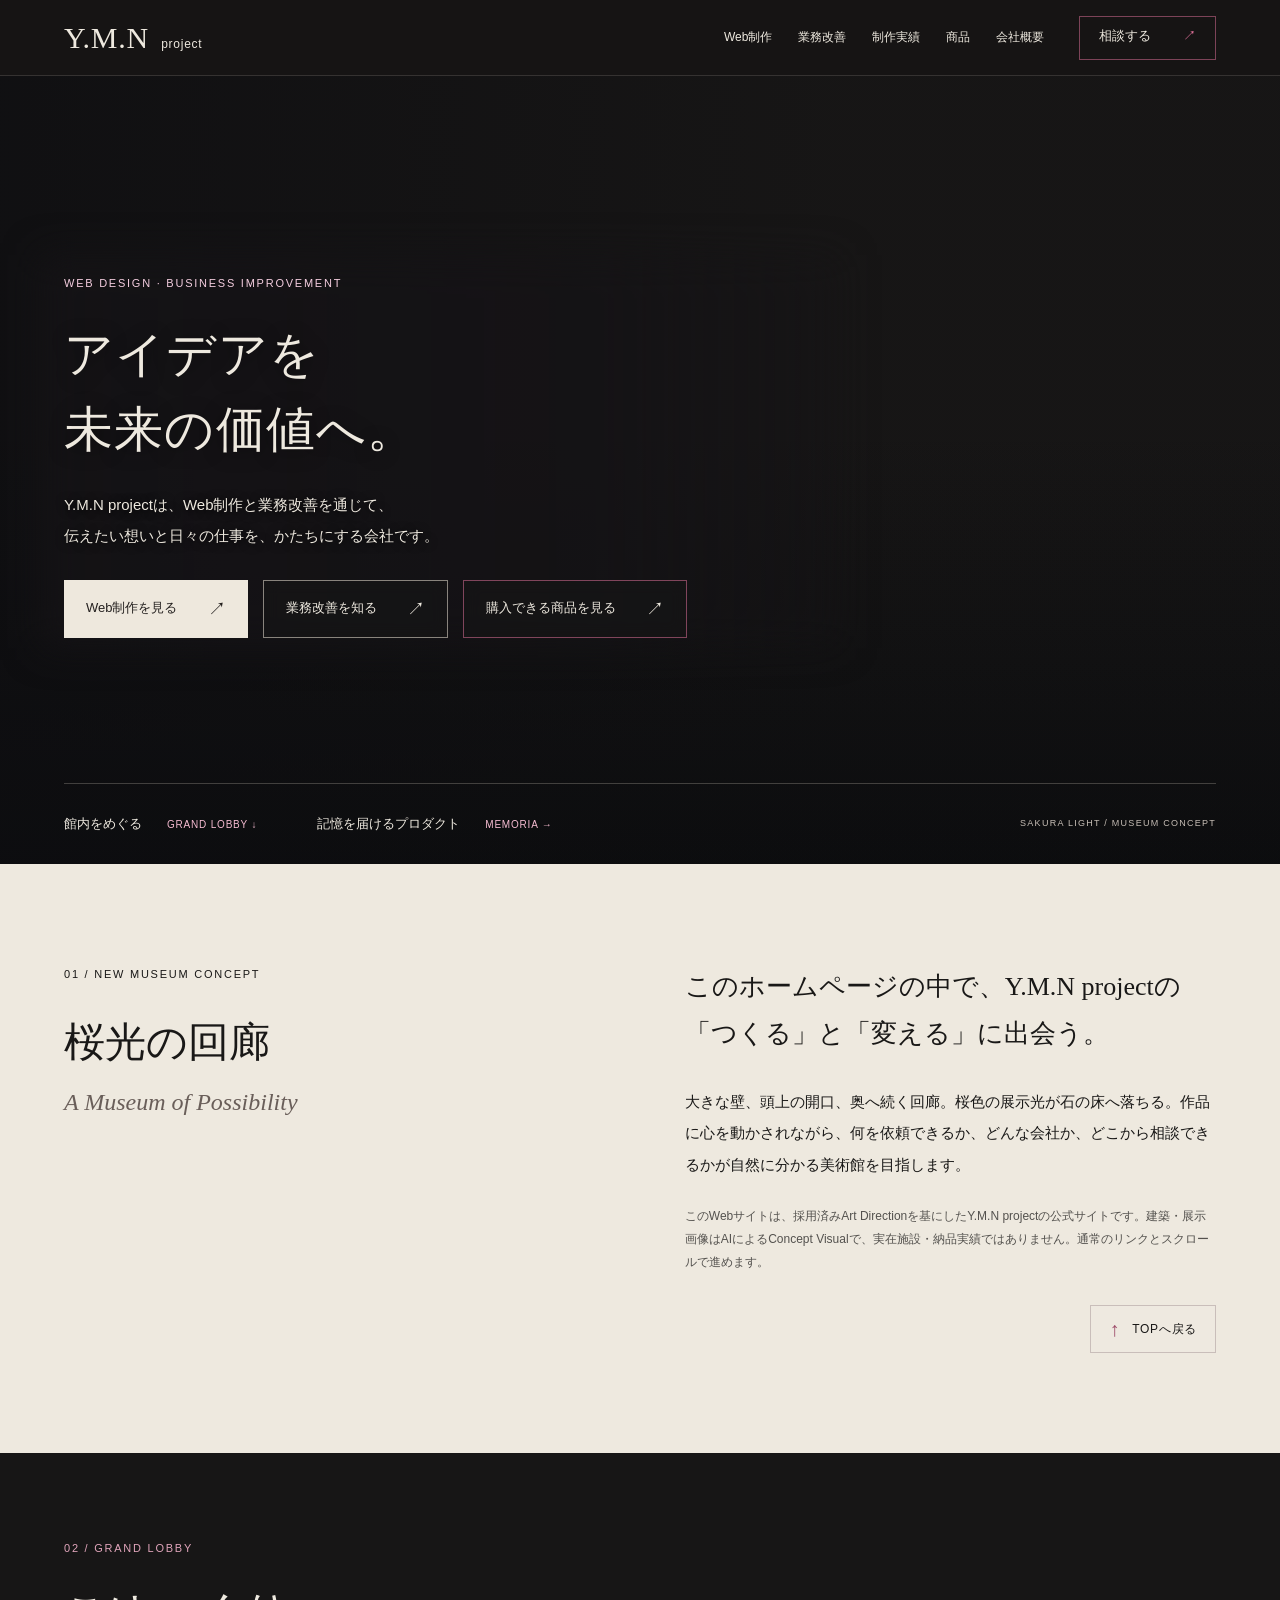
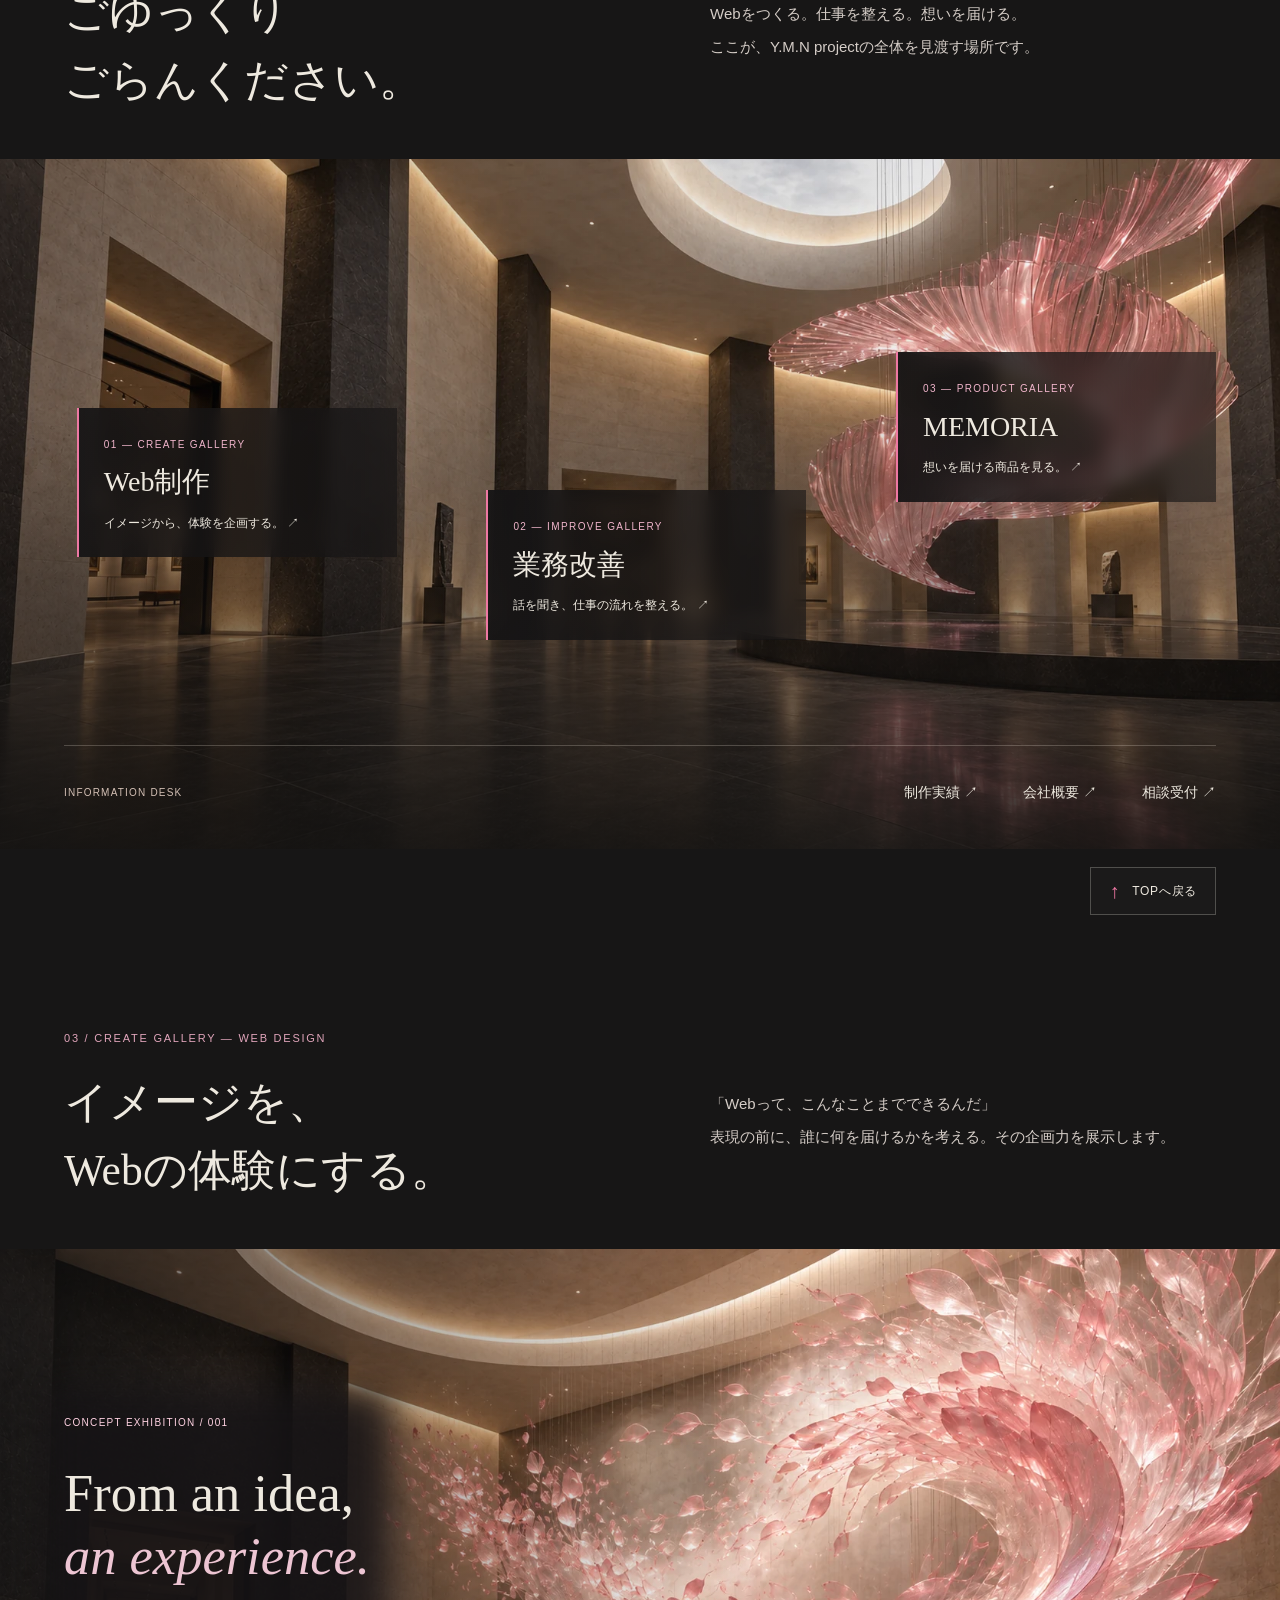
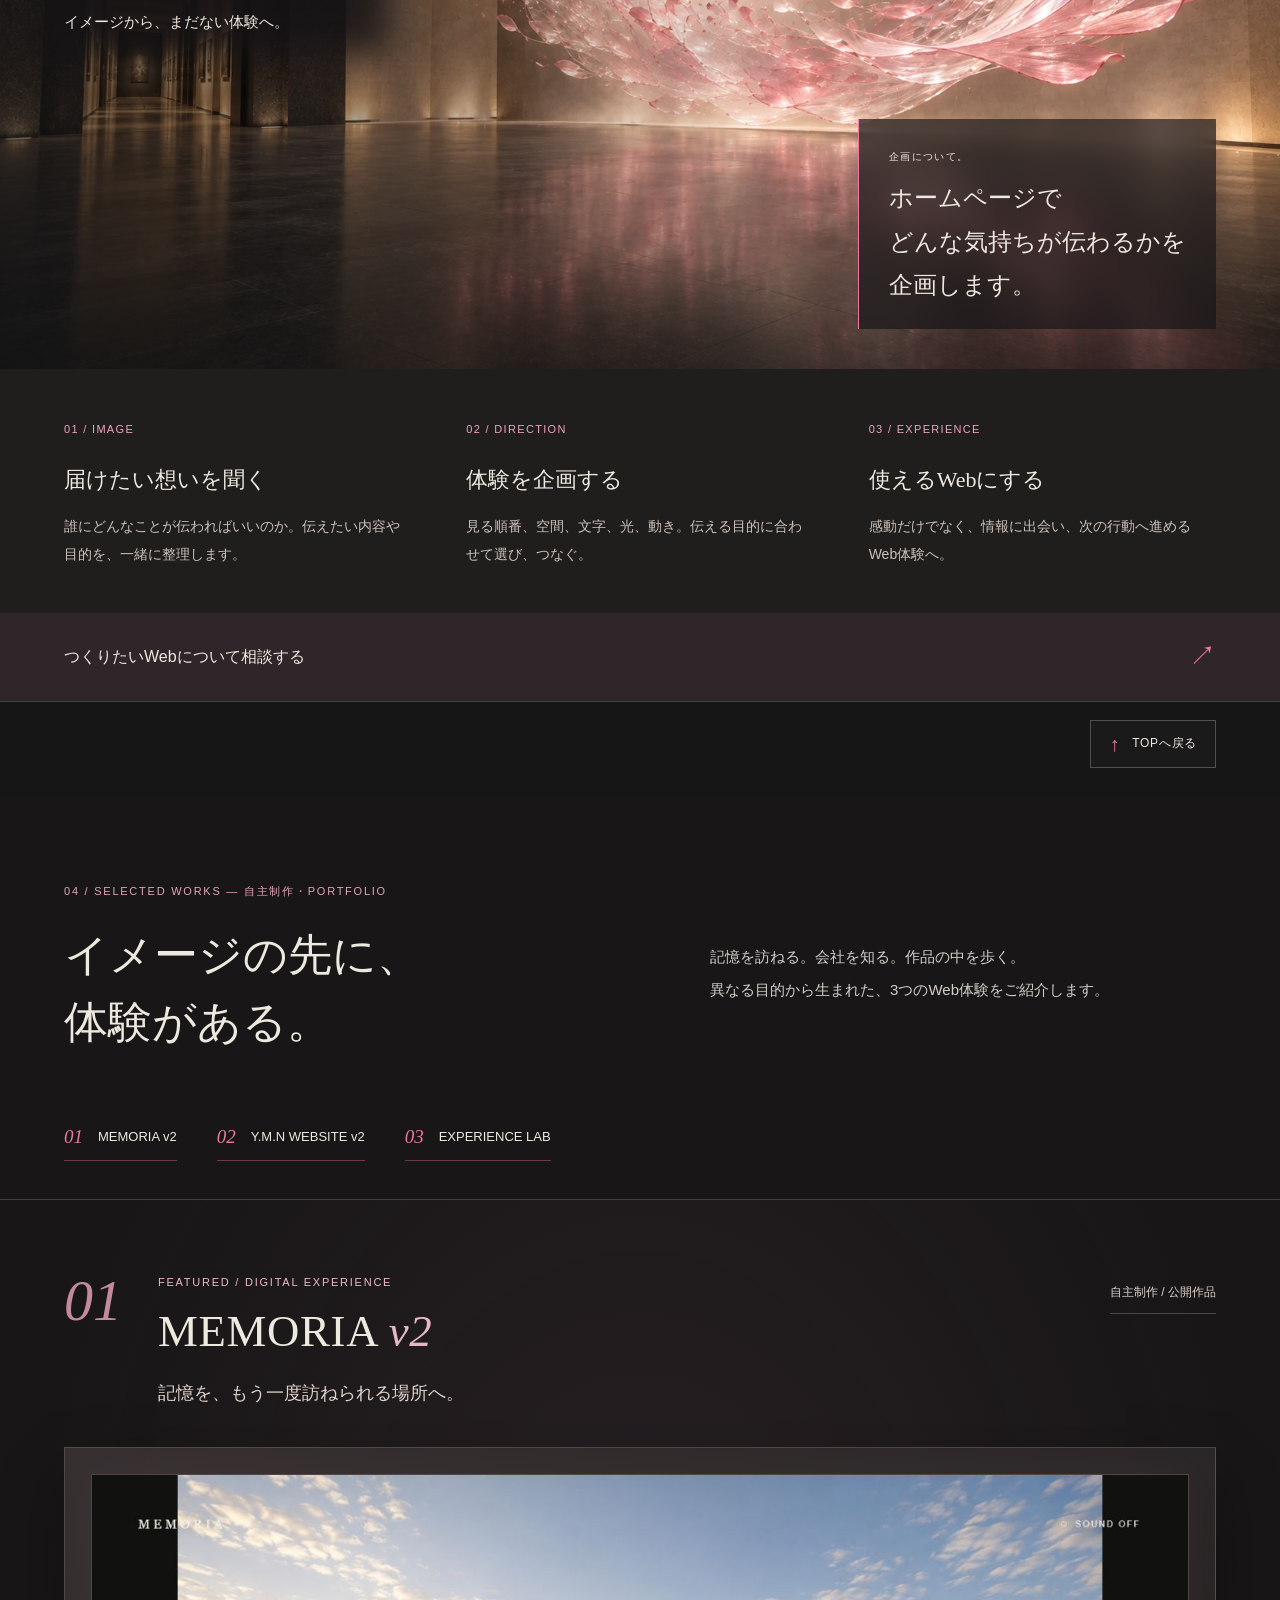
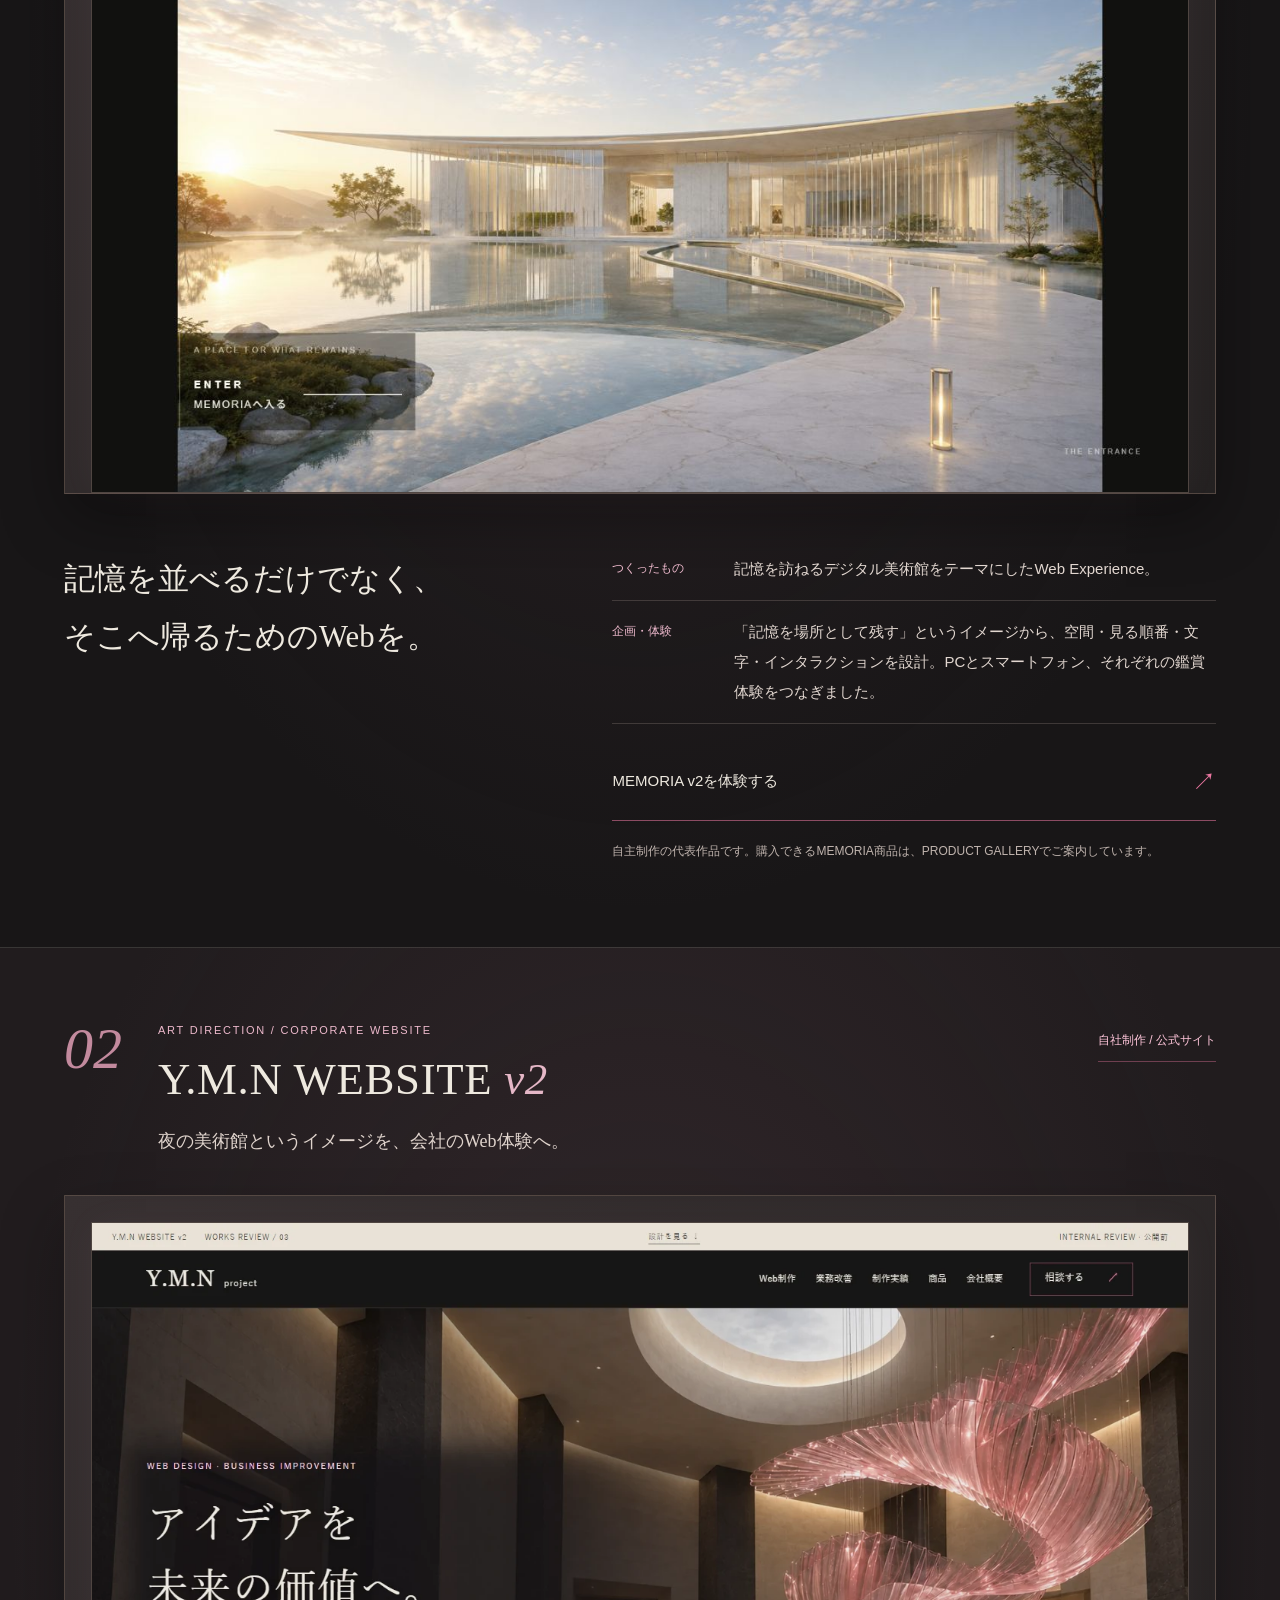
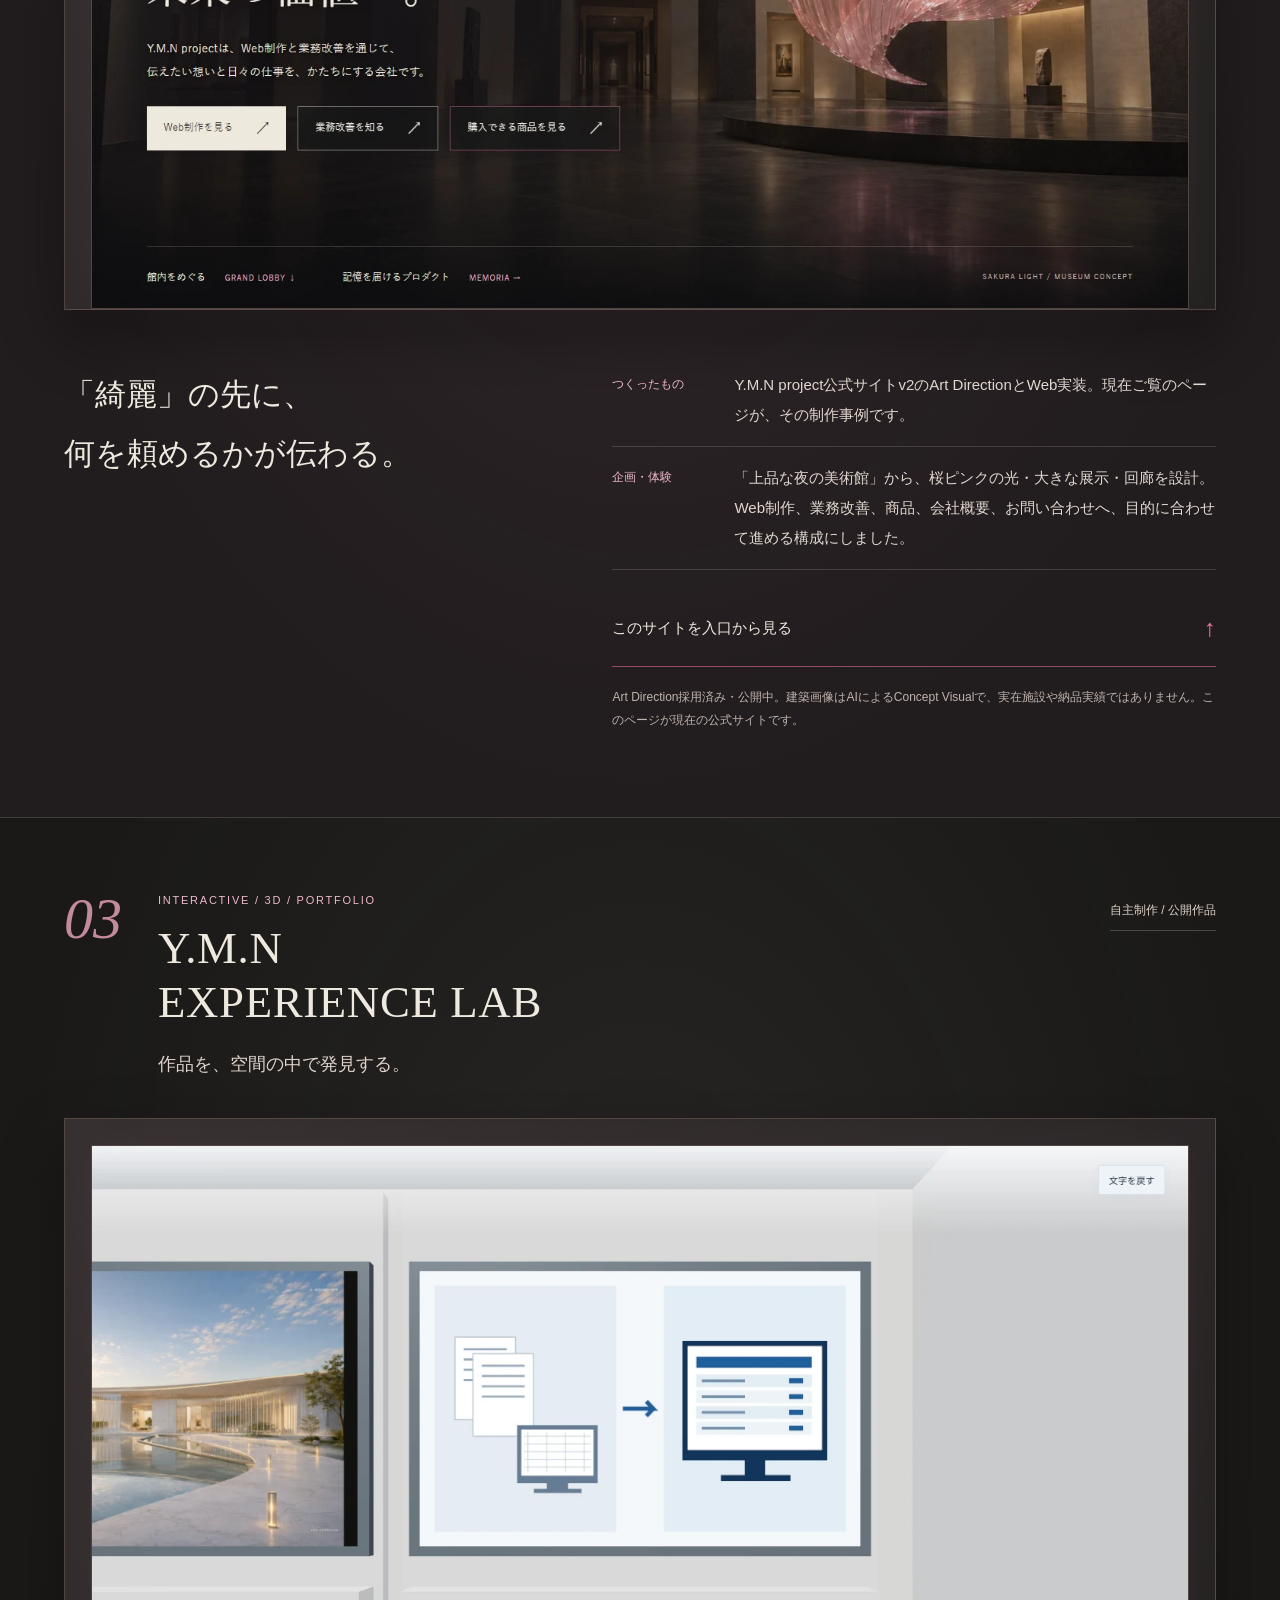
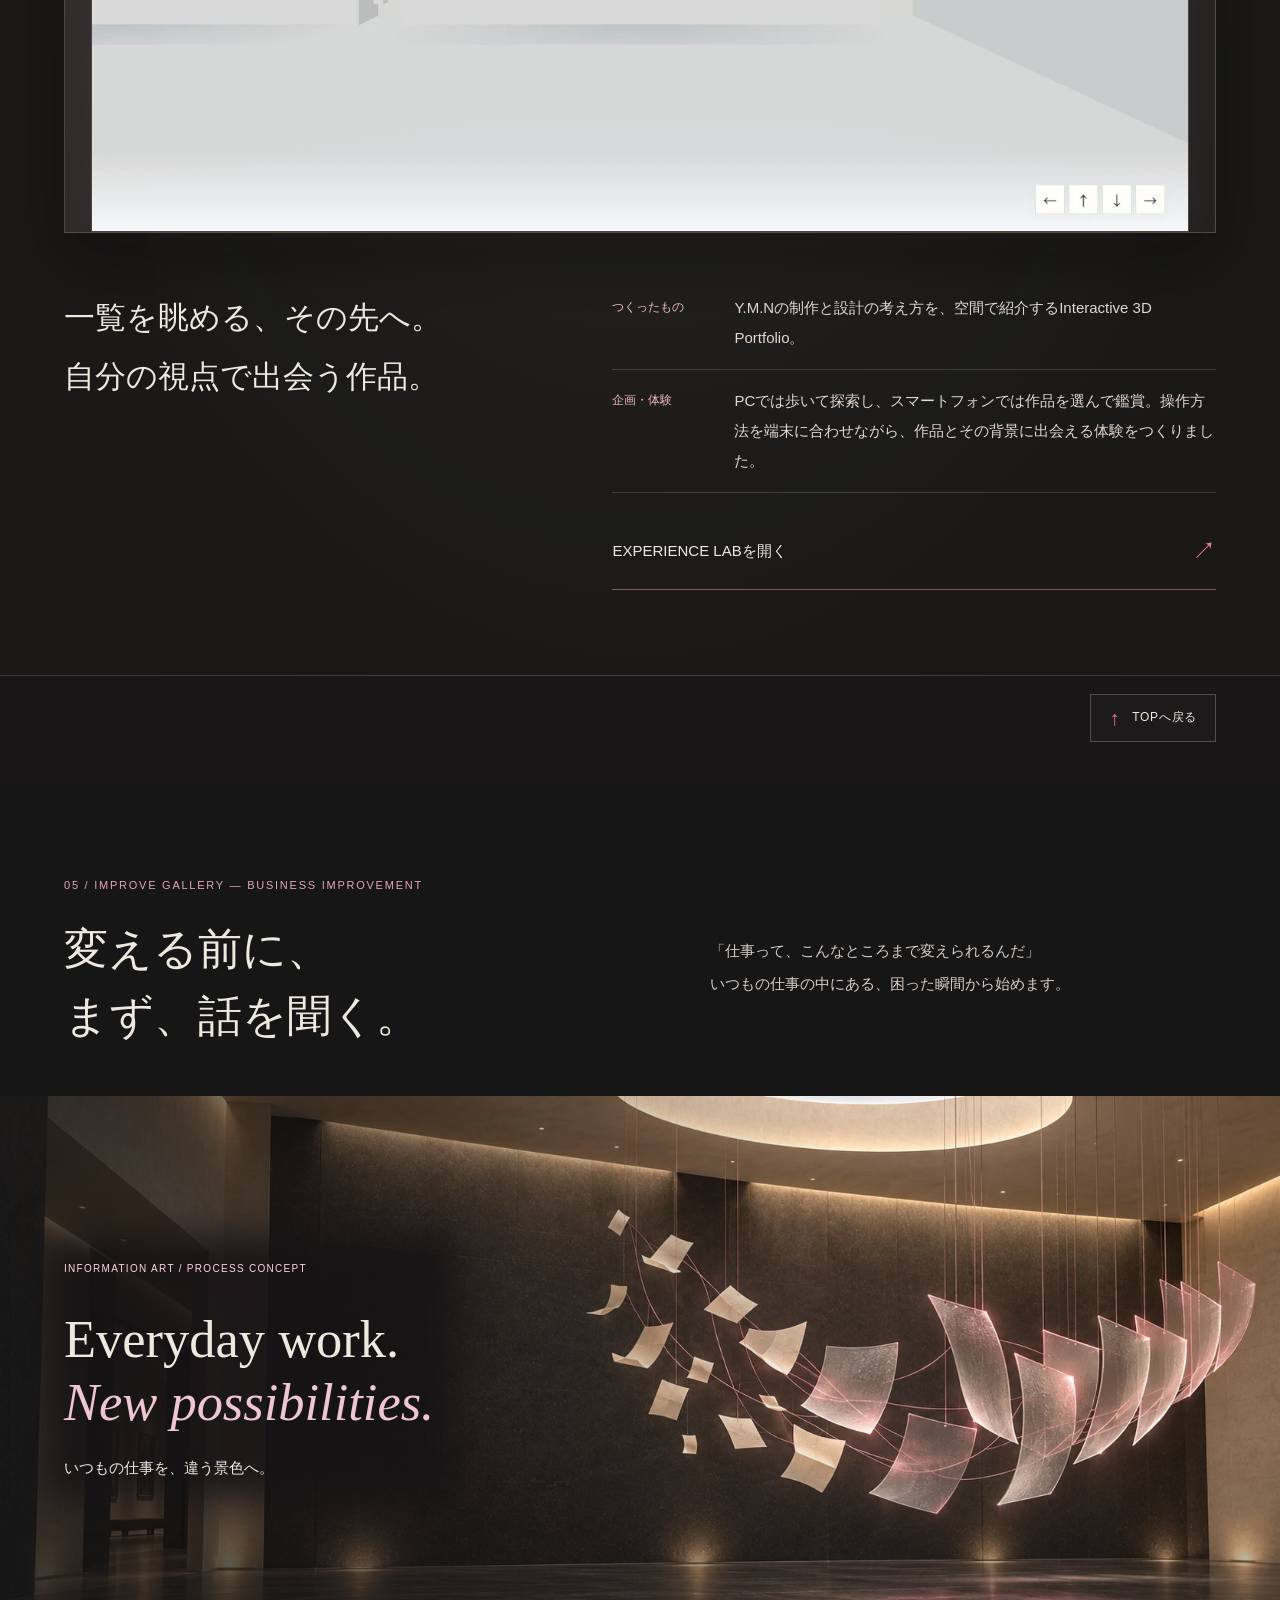
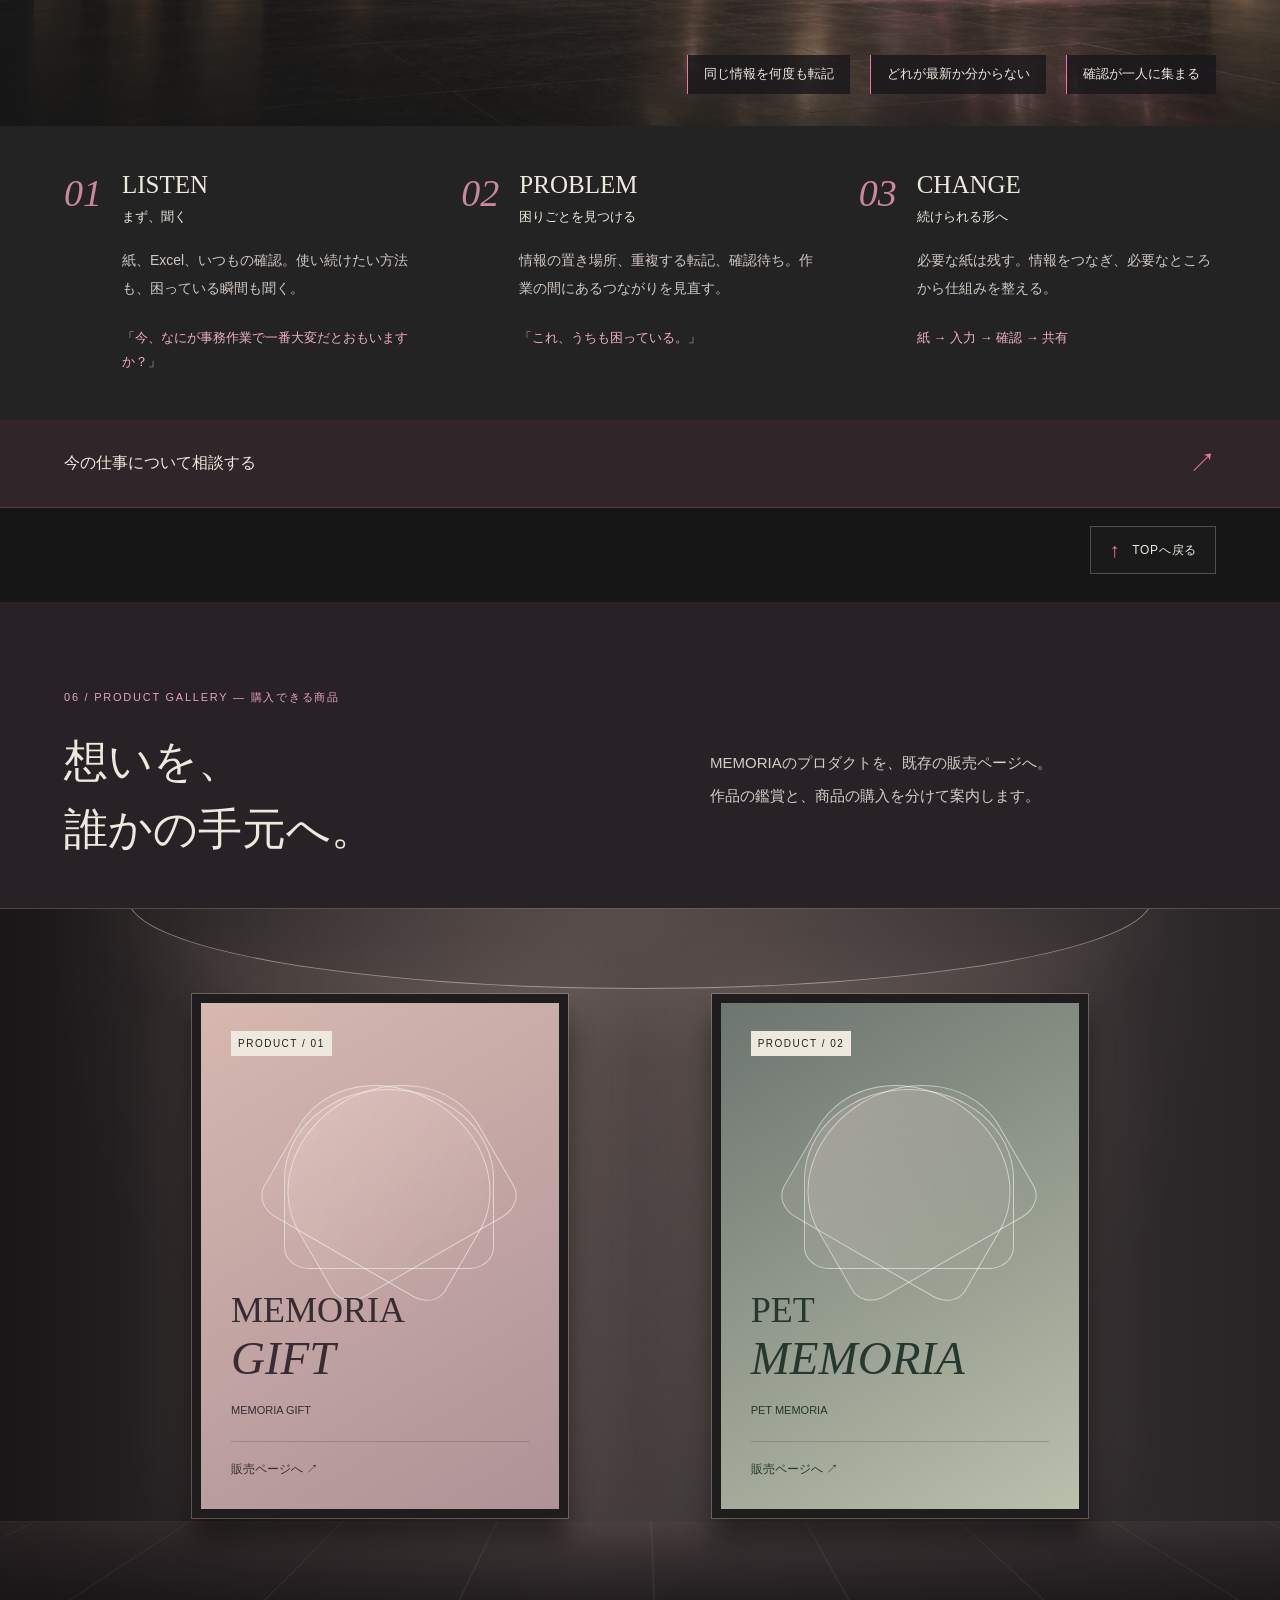
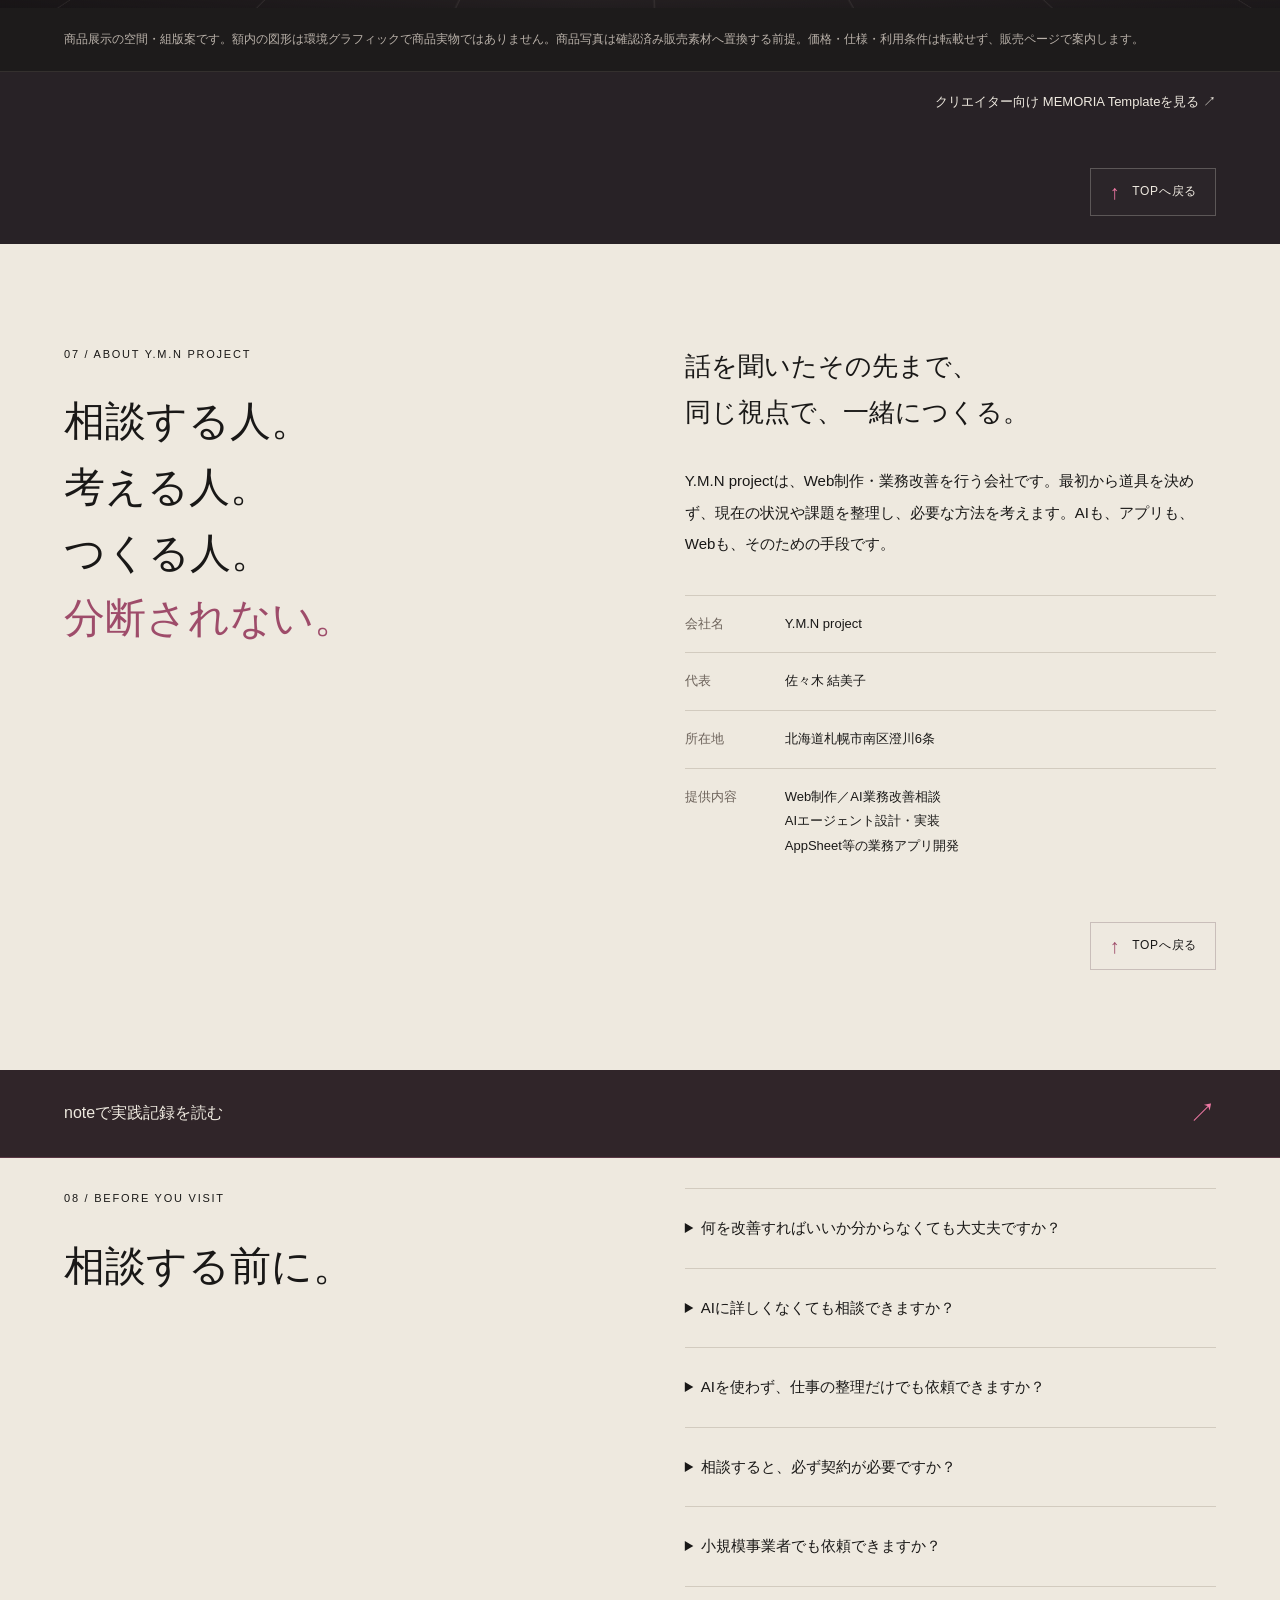
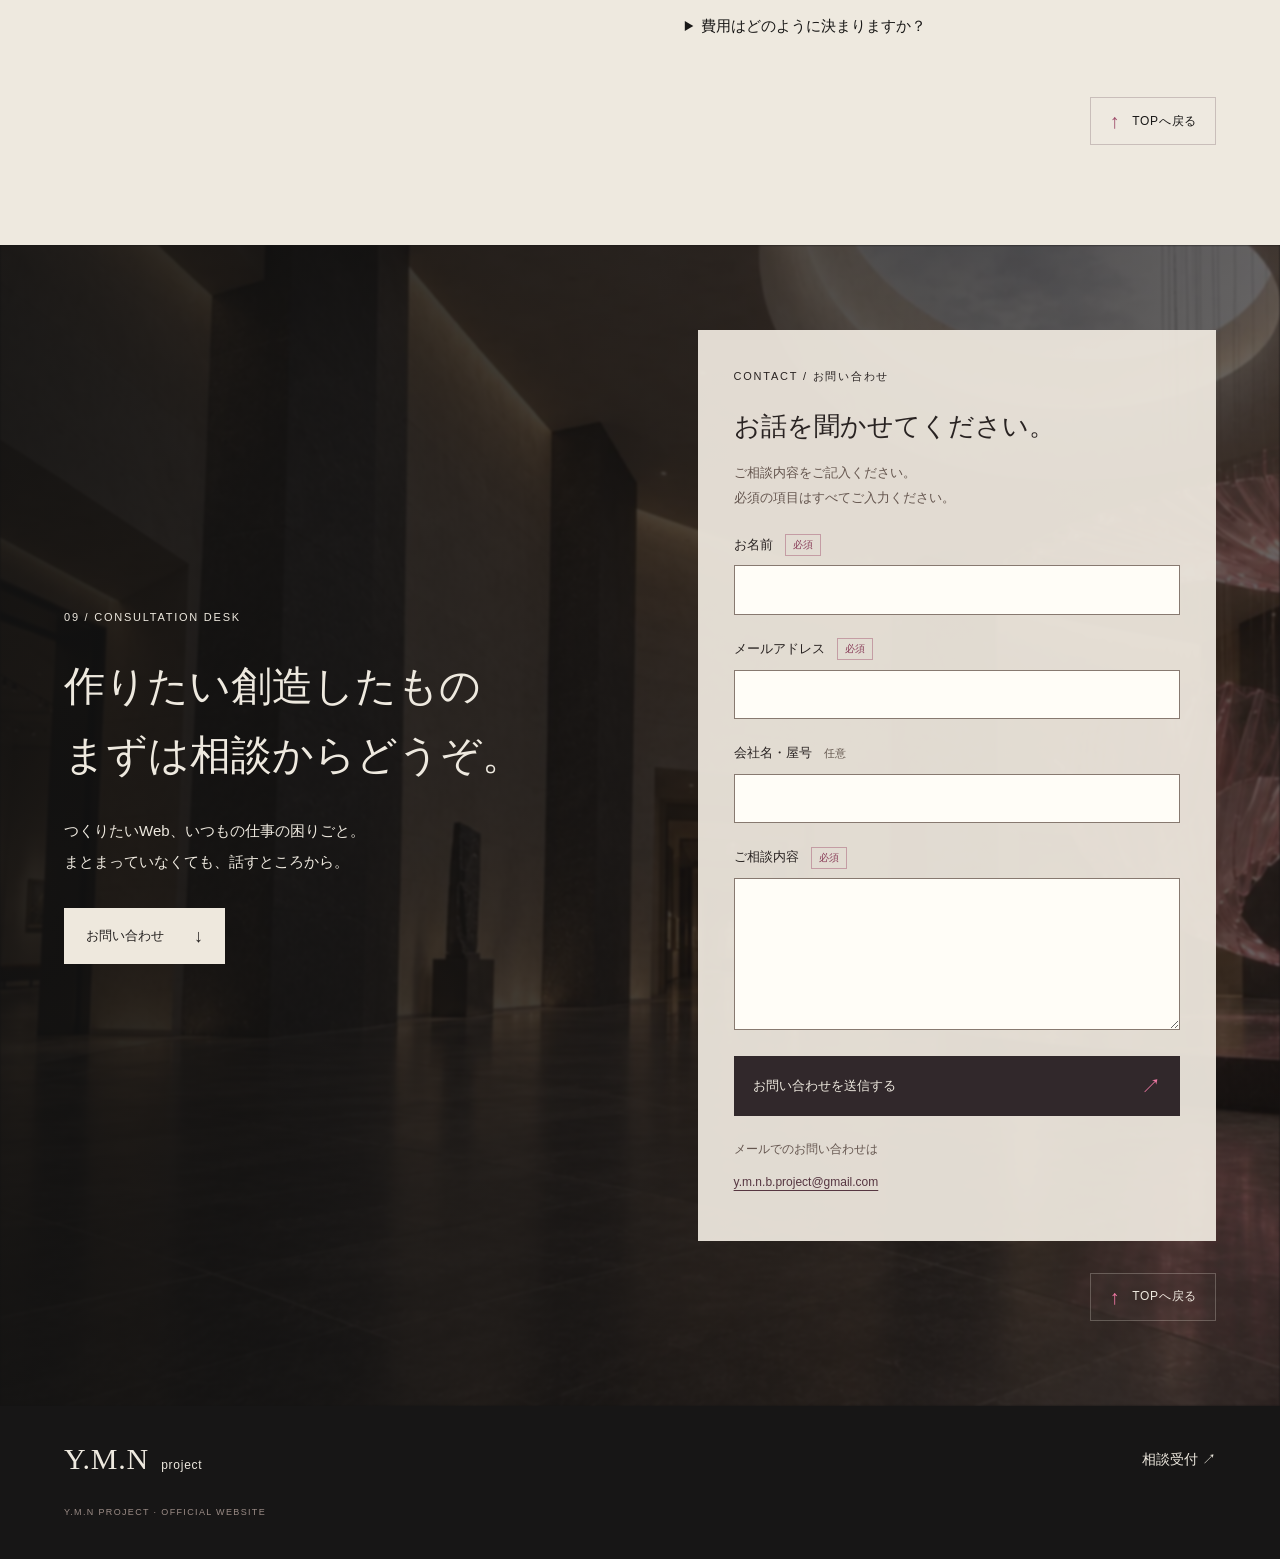
==== commit 842e3a83: "Remove approved internal notes from website" ====
--- a/index.html
+++ b/index.html
@@ -3,7 +3,7 @@
 <head><meta charset="utf-8"><meta name="viewport" content="width=device-width,initial-scale=1"><title>Y.M.N project｜桜光の回廊</title><link rel="stylesheet" href="website-v2.css"><script src="enhance.js" defer></script><link rel="icon" href="data:,"></head>
 <body id="home">
 <a class="skip-link" href="#main">本文へスキップ</a>
-<div class="review-bar" role="region" aria-label="公式サイトの案内"><span>Y.M.N WEBSITE v2 <b>SELECTED WORKS / 03</b></span><a href="#direction">設計を見る ↓</a><span>OFFICIAL WEBSITE · 公式サイト</span></div>
+
 <header class="museum-header"><a class="brand" href="#entrance">Y.M.N <small>project</small></a><nav aria-label="館内案内"><a href="#create">Web制作</a><a href="#improve">業務改善</a><a href="#works">制作実績</a><a href="#products">商品</a><a href="#about">会社概要</a></nav><a class="consult-nav" href="#consultation">相談する <span>↗</span></a><details class="mobile-menu"><summary>館内案内 ＋</summary><nav aria-label="モバイル館内案内"><a href="#lobby">Grand Lobby</a><a href="#create">Web制作</a><a href="#improve">業務改善</a><a href="#works">制作実績</a><a href="#products">商品</a><a href="#about">会社概要</a><a href="#faq">FAQ</a></nav></details></header>
 <main id="main" tabindex="-1">
 <section id="entrance" class="entrance environment" tabindex="-1">
@@ -18,14 +18,14 @@
 <div id="services" tabindex="-1" style="height:0"></div>
 <section id="lobby" class="lobby-block" tabindex="-1"><div class="chapter-heading"><p class="eyebrow">02 / GRAND LOBBY</p><h2>ごゆっくり<br>ごらんください。</h2><p>Webをつくる。仕事を整える。想いを届ける。<br>ここが、Y.M.N projectの全体を見渡す場所です。</p></div>
  <div class="lobby environment"><img class="room-image" src="assets/entrance-refined.webp" alt="三つのGallery入口を持つ中央Lobbyの空間案" loading="lazy" decoding="async"><div class="lobby-sign create-sign"><a href="#create"><span>01 — CREATE GALLERY</span><strong>Web制作</strong><small>イメージから、体験を企画する。 ↗</small></a></div><div class="lobby-sign improve-sign"><a href="#improve"><span>02 — IMPROVE GALLERY</span><strong>業務改善</strong><small>話を聞き、仕事の流れを整える。 ↗</small></a></div><div class="lobby-sign product-sign"><a href="#products"><span>03 — PRODUCT GALLERY</span><strong>MEMORIA</strong><small>想いを届ける商品を見る。 ↗</small></a></div><div class="reception"><span>INFORMATION DESK</span><a href="#works">制作実績 ↗</a><a href="#about">会社概要 ↗</a><a href="#consultation">相談受付 ↗</a></div></div>
- <p class="board-caption">LOBBY構成案｜大きなGallery入口は展示壁の前に。会社概要・作品・相談は手前の案内台に。SPでは上から順にめぐる構成へ。</p>
+
 
  <div class="section-return"><a href="#entrance"><span aria-hidden="true">↑</span> TOPへ戻る</a></div>
 </section>
 <section id="create" class="gallery-block" tabindex="-1"><div class="chapter-heading"><p class="eyebrow">03 / CREATE GALLERY — WEB DESIGN</p><h2>イメージを、<br>Webの体験にする。</h2><p>「Webって、こんなことまでできるんだ」<br>表現の前に、誰に何を届けるかを考える。その企画力を展示します。</p></div>
  <div class="create-stage environment"><img class="room-image" src="assets/create-gallery.webp" alt="巨大な桜色のデジタルアートが壁面と空間へ広がるCREATE Gallery" loading="lazy" decoding="async"><div class="exhibit-title"><span>CONCEPT EXHIBITION / 001</span><strong>From an idea,<br><em>an experience.</em></strong><p>イメージから、まだない体験へ。</p></div><div class="project-label"><span>企画について。</span><p>ホームページで<br>どんな気持ちが伝わるかを<br>企画します。</p></div></div>
  <div class="planning"><div><span>01 / IMAGE</span><h3>届けたい想いを聞く</h3><p>誰にどんなことが伝わればいいのか。伝えたい内容や目的を、一緒に整理します。</p></div><div><span>02 / DIRECTION</span><h3>体験を企画する</h3><p>見る順番、空間、文字、光、動き。伝える目的に合わせて選び、つなぐ。</p></div><div><span>03 / EXPERIENCE</span><h3>使えるWebにする</h3><p>感動だけでなく、情報に出会い、次の行動へ進めるWeb体験へ。</p></div></div>
- <p class="board-caption">Interaction構想｜企画の問いを選ぶ → 展示の構図・情報の順序・光が変わる → 実制作へ。今回は画面構成案で、3D空間移動の完成実装ではありません。</p>
+
  <a class="gallery-consult" href="#consultation">つくりたいWebについて相談する <span>↗</span></a>
 
  <div class="section-return"><a href="#entrance"><span aria-hidden="true">↑</span> TOPへ戻る</a></div>
@@ -35,18 +35,18 @@
  <nav class="exhibit-index" aria-label="作品を選ぶ"><a href="#work-memoria"><span>01</span> MEMORIA v2</a><a href="#work-website"><span>02</span> Y.M.N WEBSITE v2</a><a href="#work03"><span>03</span> EXPERIENCE LAB</a></nav>
  <article id="work-memoria" class="work-exhibit memoria-exhibit" aria-labelledby="memoria-title" tabindex="-1">
   <div class="exhibit-heading"><span class="exhibit-number" aria-hidden="true">01</span><div><p class="eyebrow">FEATURED / DIGITAL EXPERIENCE</p><h3 id="memoria-title">MEMORIA <em>v2</em></h3><p>記憶を、もう一度訪ねられる場所へ。</p></div><span class="work-status">自主制作 / 公開作品</span></div>
-  <figure class="work-frame"><a href="https://memoria-v2.alert-degu-1228.chatgpt.site/" target="_blank" rel="noopener" aria-label="MEMORIA v2の実制作サイトを開く（新しいタブ）"><img src="assets/memoria-live.jpg" width="1280" height="720" alt="MEMORIA v2の実制作画面。水面と建築に夕陽が映る、記憶の美術館の入口" loading="lazy" decoding="async"></a><figcaption><span>ACTUAL WEBSITE / 実制作画面</span><span>2026.10.05 確認・保存済み画面</span></figcaption></figure>
+  <figure class="work-frame"><a href="https://memoria-v2.alert-degu-1228.chatgpt.site/" target="_blank" rel="noopener" aria-label="MEMORIA v2の実制作サイトを開く（新しいタブ）"><img src="assets/memoria-live.jpg" width="1280" height="720" alt="MEMORIA v2の実制作画面。水面と建築に夕陽が映る、記憶の美術館の入口" loading="lazy" decoding="async"></a></figure>
   <div class="work-story"><p class="work-statement">記憶を並べるだけでなく、<br>そこへ帰るためのWebを。</p><div><dl class="work-facts"><div><dt>つくったもの</dt><dd>記憶を訪ねるデジタル美術館をテーマにしたWeb Experience。</dd></div><div><dt>企画・体験</dt><dd>「記憶を場所として残す」というイメージから、空間・見る順番・文字・インタラクションを設計。PCとスマートフォン、それぞれの鑑賞体験をつなぎました。</dd></div></dl><a class="work-link" href="https://memoria-v2.alert-degu-1228.chatgpt.site/" target="_blank" rel="noopener">MEMORIA v2を体験する <span aria-hidden="true">↗</span><span class="sr-only">（新しいタブ）</span></a><p class="work-note">自主制作の代表作品です。購入できるMEMORIA商品は、PRODUCT GALLERYでご案内しています。</p></div></div>
  </article>
  <article id="work-website" class="work-exhibit website-exhibit" aria-labelledby="website-title" tabindex="-1">
   <div class="exhibit-heading"><span class="exhibit-number" aria-hidden="true">02</span><div><p class="eyebrow">ART DIRECTION / CORPORATE WEBSITE</p><h3 id="website-title">Y.M.N WEBSITE <em>v2</em></h3><p>夜の美術館というイメージを、会社のWeb体験へ。</p></div><span class="work-status review-status">自社制作 / 公式サイト</span></div>
-  <figure class="work-frame"><a href="#entrance" aria-label="Y.M.N WEBSITE v2を入口から見る"><img src="assets/website-v2-screen.webp" width="1440" height="900" alt="Y.M.N WEBSITE v2制作時のEntrance実装画面。桜色の展示光と「アイデアを未来の価値へ。」の見出し" loading="lazy" decoding="async"></a><figcaption><span>DEVELOPMENT SCREEN / 制作時の画面（2026.10.05）</span><span>画面内の美術館画像はConcept Visual</span></figcaption></figure>
+  <figure class="work-frame"><a href="#entrance" aria-label="Y.M.N WEBSITE v2を入口から見る"><img src="assets/website-v2-screen.webp" width="1440" height="900" alt="Y.M.N WEBSITE v2制作時のEntrance実装画面。桜色の展示光と「アイデアを未来の価値へ。」の見出し" loading="lazy" decoding="async"></a></figure>
   <div class="work-story"><p class="work-statement">「綺麗」の先に、<br>何を頼めるかが伝わる。</p><div><dl class="work-facts"><div><dt>つくったもの</dt><dd>Y.M.N project公式サイトv2のArt DirectionとWeb実装。現在ご覧のページが、その制作事例です。</dd></div><div><dt>企画・体験</dt><dd>「上品な夜の美術館」から、桜ピンクの光・大きな展示・回廊を設計。Web制作、業務改善、商品、会社概要、お問い合わせへ、目的に合わせて進める構成にしました。</dd></div></dl><a class="work-link" href="#entrance">このサイトを入口から見る <span aria-hidden="true">↑</span></a><p class="work-note">Art Direction採用済み・公開中。建築画像はAIによるConcept Visualで、実在施設や納品実績ではありません。このページが現在の公式サイトです。</p></div></div>
  </article>
  <article id="work03" class="work-exhibit lab-exhibit" aria-labelledby="lab-title" tabindex="-1">
   <div class="exhibit-heading"><span class="exhibit-number" aria-hidden="true">03</span><div><p class="eyebrow">INTERACTIVE / 3D / PORTFOLIO</p><h3 id="lab-title">Y.M.N<br>EXPERIENCE LAB</h3><p>作品を、空間の中で発見する。</p></div><span class="work-status">自主制作 / 公開作品</span></div>
-  <figure class="work-frame"><a href="https://ymn-experience-lab.alert-degu-1228.chatgpt.site" target="_blank" rel="noopener" aria-label="Y.M.N EXPERIENCE LABの実制作サイトを開く（新しいタブ）"><img src="assets/lab-live.webp" width="1440" height="900" alt="Y.M.N EXPERIENCE LABの実制作画面。既存の業務改善設計展示を選択したポートフォリオ空間" loading="lazy" decoding="async"></a><figcaption><span>ACTUAL WEBSITE / 実制作画面</span><span>2026.10.05 取得</span></figcaption></figure>
-  <div class="work-story"><p class="work-statement">一覧を眺める、その先へ。<br>自分の視点で出会う作品。</p><div><dl class="work-facts"><div><dt>つくったもの</dt><dd>Y.M.Nの制作と設計の考え方を、空間で紹介するInteractive 3D Portfolio。</dd></div><div><dt>企画・体験</dt><dd>PCでは歩いて探索し、スマートフォンでは作品を選んで鑑賞。操作方法を端末に合わせながら、作品とその背景に出会える体験をつくりました。</dd></div></dl><a class="work-link" href="https://ymn-experience-lab.alert-degu-1228.chatgpt.site" target="_blank" rel="noopener">EXPERIENCE LABを開く <span aria-hidden="true">↗</span><span class="sr-only">（新しいタブ）</span></a><p class="work-note">既存の公開作品へ移動します。LAB内の展示内容は、この公式サイトv2とは別に管理しています。</p></div></div>
+  <figure class="work-frame"><a href="https://ymn-experience-lab.alert-degu-1228.chatgpt.site" target="_blank" rel="noopener" aria-label="Y.M.N EXPERIENCE LABの実制作サイトを開く（新しいタブ）"><img src="assets/lab-live.webp" width="1440" height="900" alt="Y.M.N EXPERIENCE LABの実制作画面。既存の業務改善設計展示を選択したポートフォリオ空間" loading="lazy" decoding="async"></a></figure>
+  <div class="work-story"><p class="work-statement">一覧を眺める、その先へ。<br>自分の視点で出会う作品。</p><div><dl class="work-facts"><div><dt>つくったもの</dt><dd>Y.M.Nの制作と設計の考え方を、空間で紹介するInteractive 3D Portfolio。</dd></div><div><dt>企画・体験</dt><dd>PCでは歩いて探索し、スマートフォンでは作品を選んで鑑賞。操作方法を端末に合わせながら、作品とその背景に出会える体験をつくりました。</dd></div></dl><a class="work-link" href="https://ymn-experience-lab.alert-degu-1228.chatgpt.site" target="_blank" rel="noopener">EXPERIENCE LABを開く <span aria-hidden="true">↗</span><span class="sr-only">（新しいタブ）</span></a></div></div>
  </article>
  <div class="section-return"><a href="#entrance"><span aria-hidden="true">↑</span> TOPへ戻る</a></div>
 </section>
@@ -54,7 +54,7 @@
 <section id="improve" class="gallery-block" tabindex="-1"><div class="chapter-heading"><p class="eyebrow">05 / IMPROVE GALLERY — BUSINESS IMPROVEMENT</p><h2>変える前に、<br>まず、話を聞く。</h2><p>「仕事って、こんなところまで変えられるんだ」<br>いつもの仕事の中にある、困った瞬間から始めます。</p></div>
  <div class="improve-stage environment"><img class="room-image" src="assets/improve-gallery.webp" alt="紙の断片と透明な面が、一つの流れにつながるInformation Art" loading="lazy" decoding="async"><div class="exhibit-title"><span>INFORMATION ART / PROCESS CONCEPT</span><strong>Everyday work.<br><em>New possibilities.</em></strong><p>いつもの仕事を、違う景色へ。</p></div><div class="process-words"><span>同じ情報を何度も転記</span><span>どれが最新か分からない</span><span>確認が一人に集まる</span></div></div>
  <div class="process-story"><article><span class="step">01</span><div><h3>LISTEN <small>まず、聞く</small></h3><p>紙、Excel、いつもの確認。使い続けたい方法も、困っている瞬間も聞く。</p><strong>「今、なにが事務作業で一番大変だとおもいますか？」</strong></div></article><article><span class="step">02</span><div><h3>PROBLEM <small>困りごとを見つける</small></h3><p>情報の置き場所、重複する転記、確認待ち。作業の間にあるつながりを見直す。</p><strong>「これ、うちも困っている。」</strong></div></article><article><span class="step">03</span><div><h3>CHANGE <small>続けられる形へ</small></h3><p>必要な紙は残す。情報をつなぎ、必要なところから仕組みを整える。</p><strong>紙 → 入力 → 確認 → 共有</strong></div></article></div>
- <p class="board-caption">Spatial Motion構想｜LISTENで断片を照らす → PROBLEMで往復や途切れを示す → CHANGEで一つの流れへ。実案件・導入効果の表示ではありません。AIの利用を前提条件にはしません。</p><a class="gallery-consult" href="#consultation">今の仕事について相談する <span>↗</span></a>
+ <a class="gallery-consult" href="#consultation">今の仕事について相談する <span>↗</span></a>
 
  <div class="section-return"><a href="#entrance"><span aria-hidden="true">↑</span> TOPへ戻る</a></div>
 </section>
@@ -62,7 +62,7 @@
  <div class="section-return"><a href="#entrance"><span aria-hidden="true">↑</span> TOPへ戻る</a></div>
 </section>
 <div id="company" tabindex="-1" style="height:0"></div>
-<section id="about" class="about paper" tabindex="-1"><div><p class="eyebrow">07 / ABOUT Y.M.N PROJECT</p><h2>相談する人。<br>考える人。<br>つくる人。<br><em>分断されない。</em></h2></div><div><p class="lead">話を聞いたその先まで、<br>同じ視点で、一緒につくる。</p><p>Y.M.N projectは、Web制作・業務改善を行う会社です。最初から道具を決めず、現在の状況や課題を整理し、必要な方法を考えます。AIも、アプリも、Webも、そのための手段です。</p><dl class="company"><div><dt>会社名</dt><dd>Y.M.N project</dd></div><div><dt>代表</dt><dd>佐々木 結美子</dd></div><div><dt>所在地</dt><dd>北海道札幌市南区澄川6条</dd></div><div><dt>提供内容</dt><dd>Web制作／AI業務改善相談<br>AIエージェント設計・実装<br>AppSheet等の業務アプリ開発</dd></div></dl><p class="note">会社情報は現行公式サイト、提供内容はNotion会社・事業正本を基に配置。既存サービスの削除・変更判断をこの構想では行いません。</p></div>
+<section id="about" class="about paper" tabindex="-1"><div><p class="eyebrow">07 / ABOUT Y.M.N PROJECT</p><h2>相談する人。<br>考える人。<br>つくる人。<br><em>分断されない。</em></h2></div><div><p class="lead">話を聞いたその先まで、<br>同じ視点で、一緒につくる。</p><p>Y.M.N projectは、Web制作・業務改善を行う会社です。最初から道具を決めず、現在の状況や課題を整理し、必要な方法を考えます。AIも、アプリも、Webも、そのための手段です。</p><dl class="company"><div><dt>会社名</dt><dd>Y.M.N project</dd></div><div><dt>代表</dt><dd>佐々木 結美子</dd></div><div><dt>所在地</dt><dd>北海道札幌市南区澄川6条</dd></div><div><dt>提供内容</dt><dd>Web制作／AI業務改善相談<br>AIエージェント設計・実装<br>AppSheet等の業務アプリ開発</dd></div></dl></div>
  <div class="section-return"><a href="#entrance"><span aria-hidden="true">↑</span> TOPへ戻る</a></div>
 </section>
 <div id="journal" tabindex="-1"><a class="gallery-consult" href="https://note.com/ymnpro2026" target="_blank" rel="noopener noreferrer">noteで実践記録を読む <span aria-hidden="true">↗</span></a></div>
@@ -85,5 +85,5 @@
  <div class="section-return"><a href="#entrance"><span aria-hidden="true">↑</span> TOPへ戻る</a></div>
 </section>
 
-</main><footer><a class="brand" href="#entrance">Y.M.N <small>project</small></a><p>桜光の回廊 — WEBSITE v2 / 2026.10.05</p><a href="#consultation">相談受付 ↗</a><span>Y.M.N PROJECT · OFFICIAL WEBSITE</span></footer>
+</main><footer><a class="brand" href="#entrance">Y.M.N <small>project</small></a><a href="#consultation">相談受付 ↗</a><span>Y.M.N PROJECT · OFFICIAL WEBSITE</span></footer>
 </body></html>
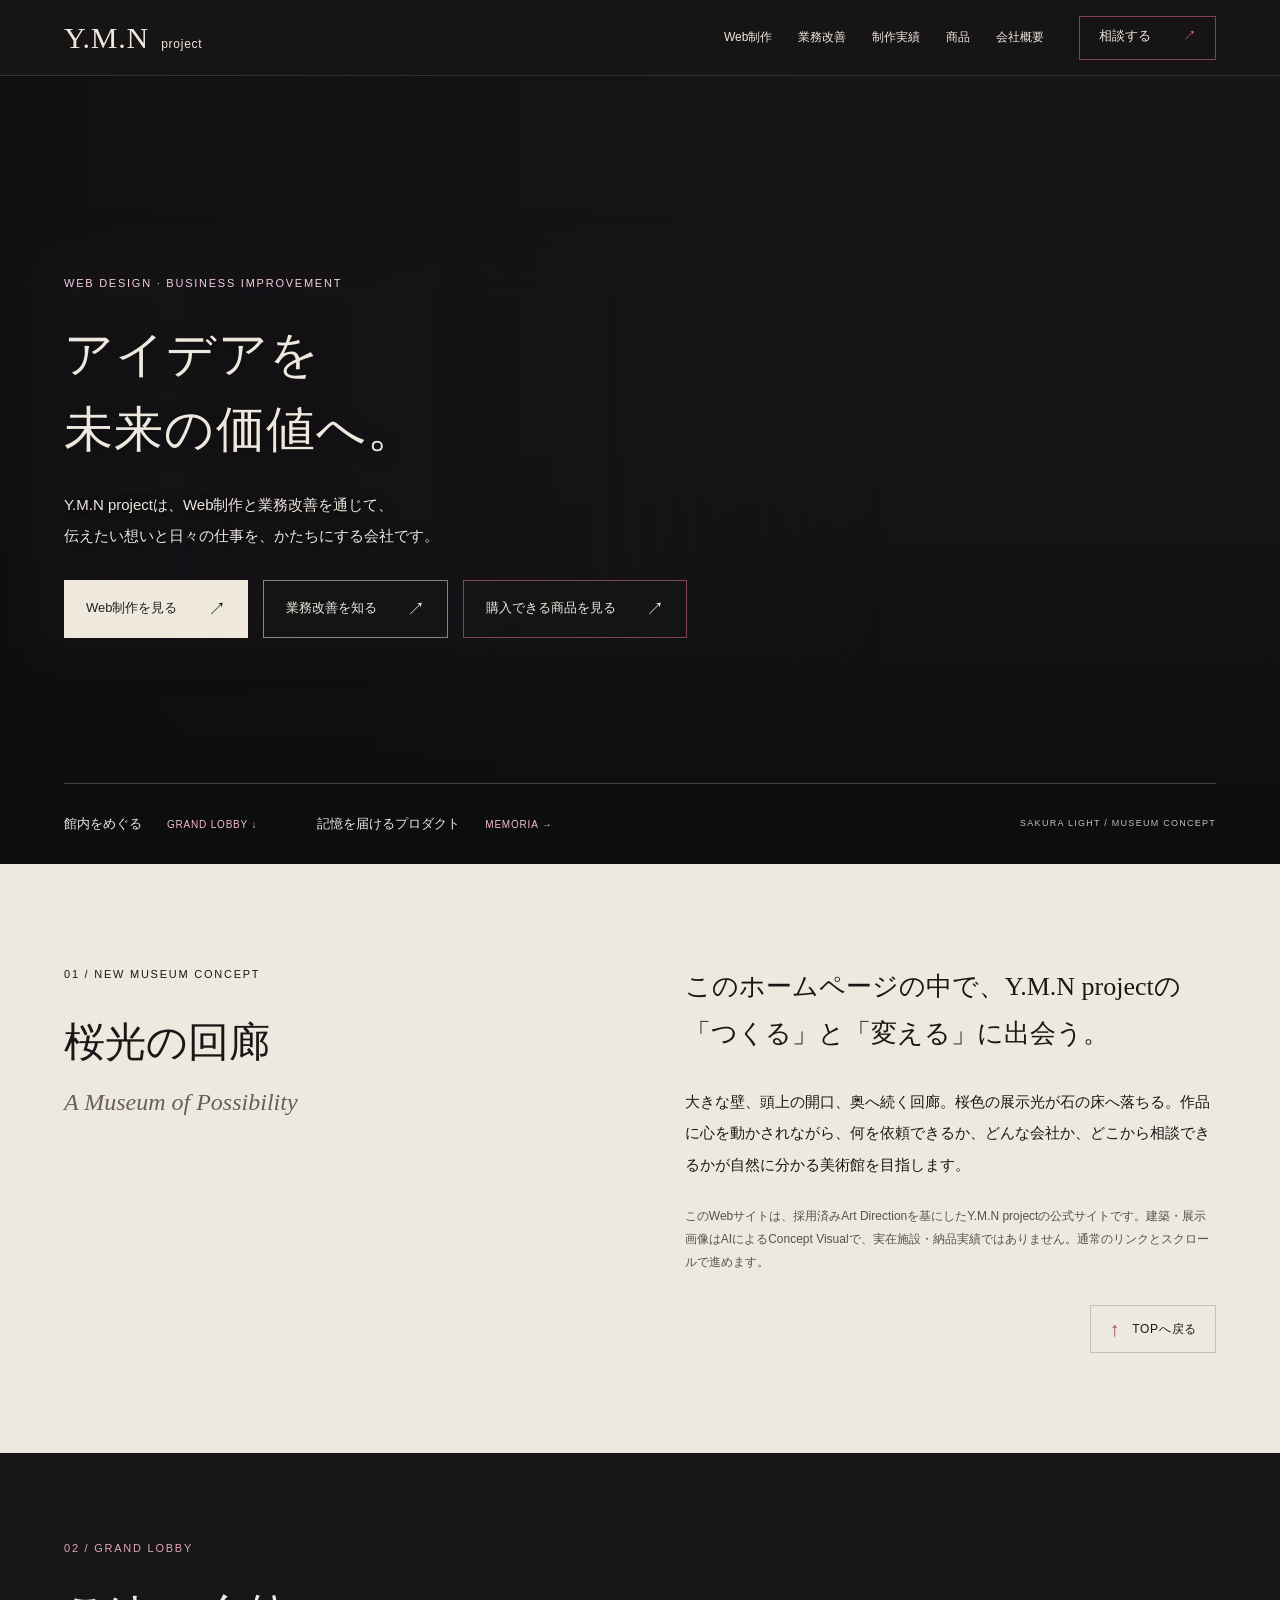
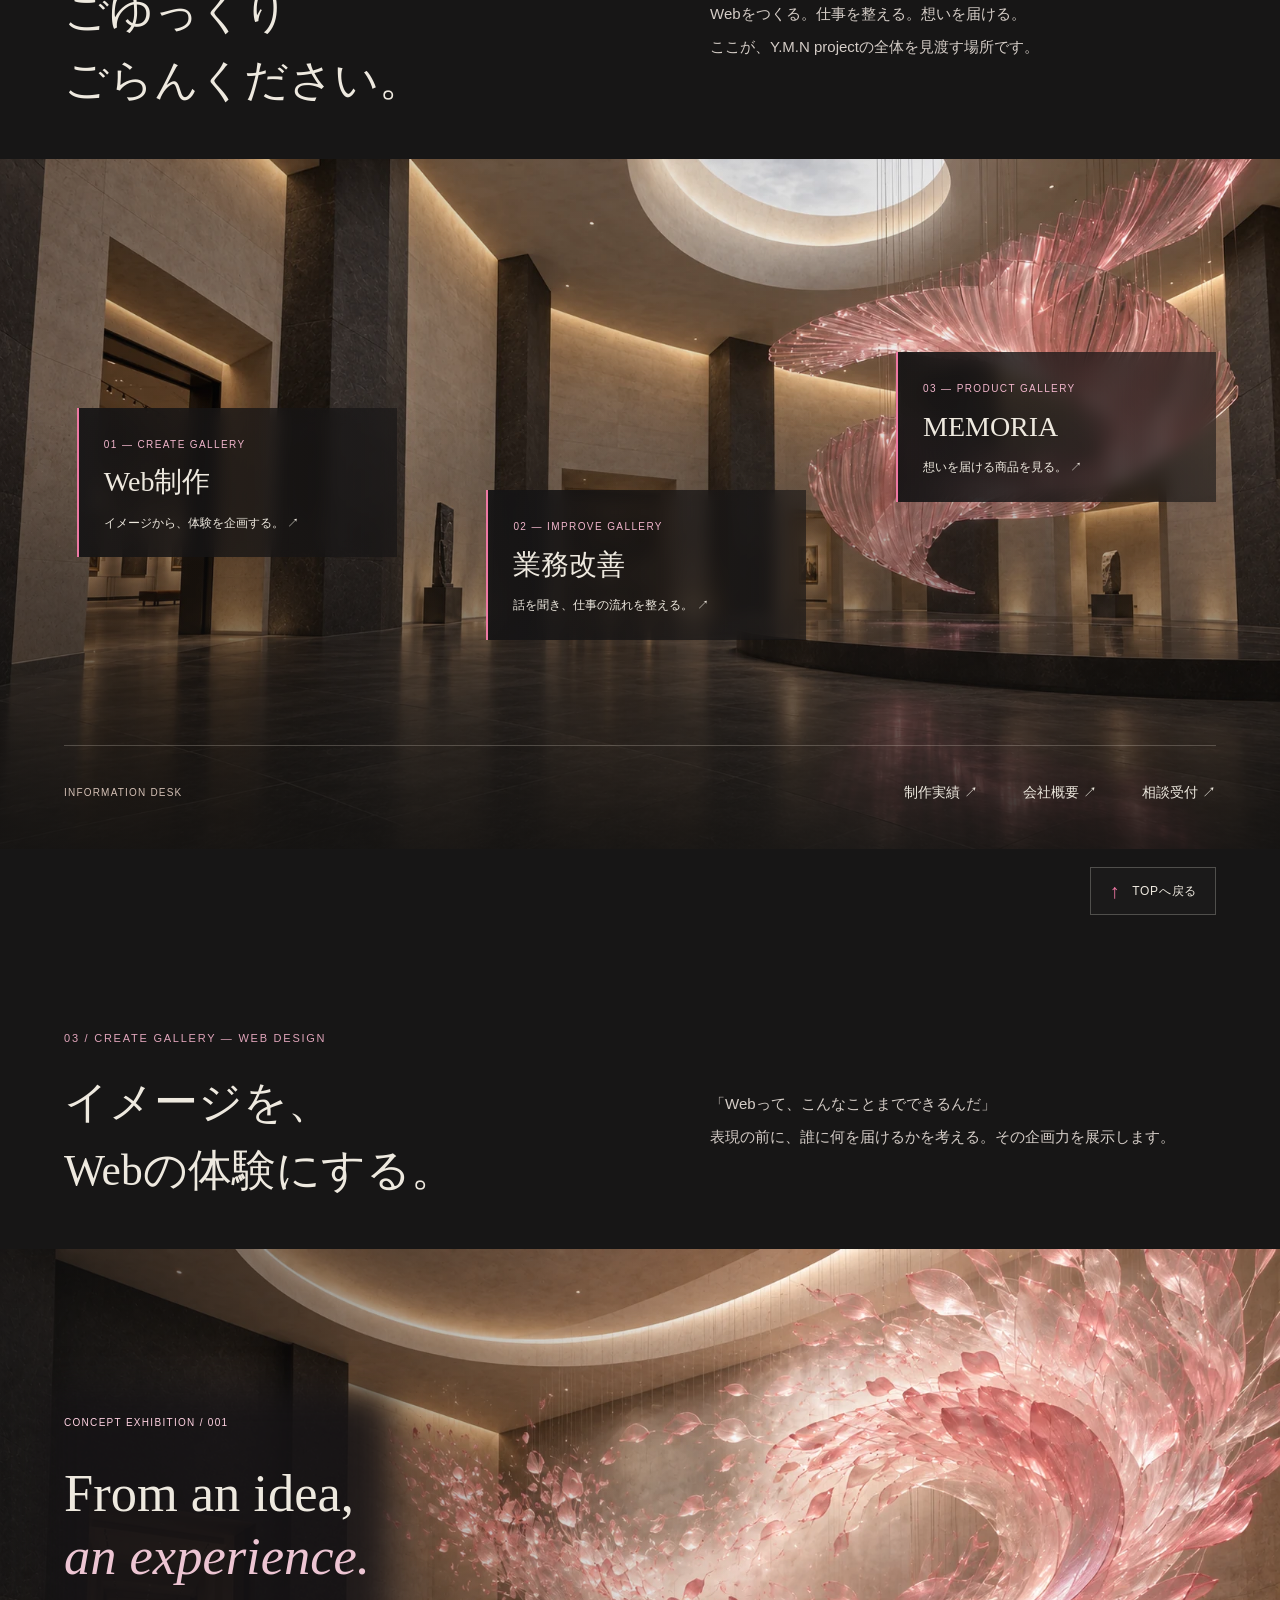
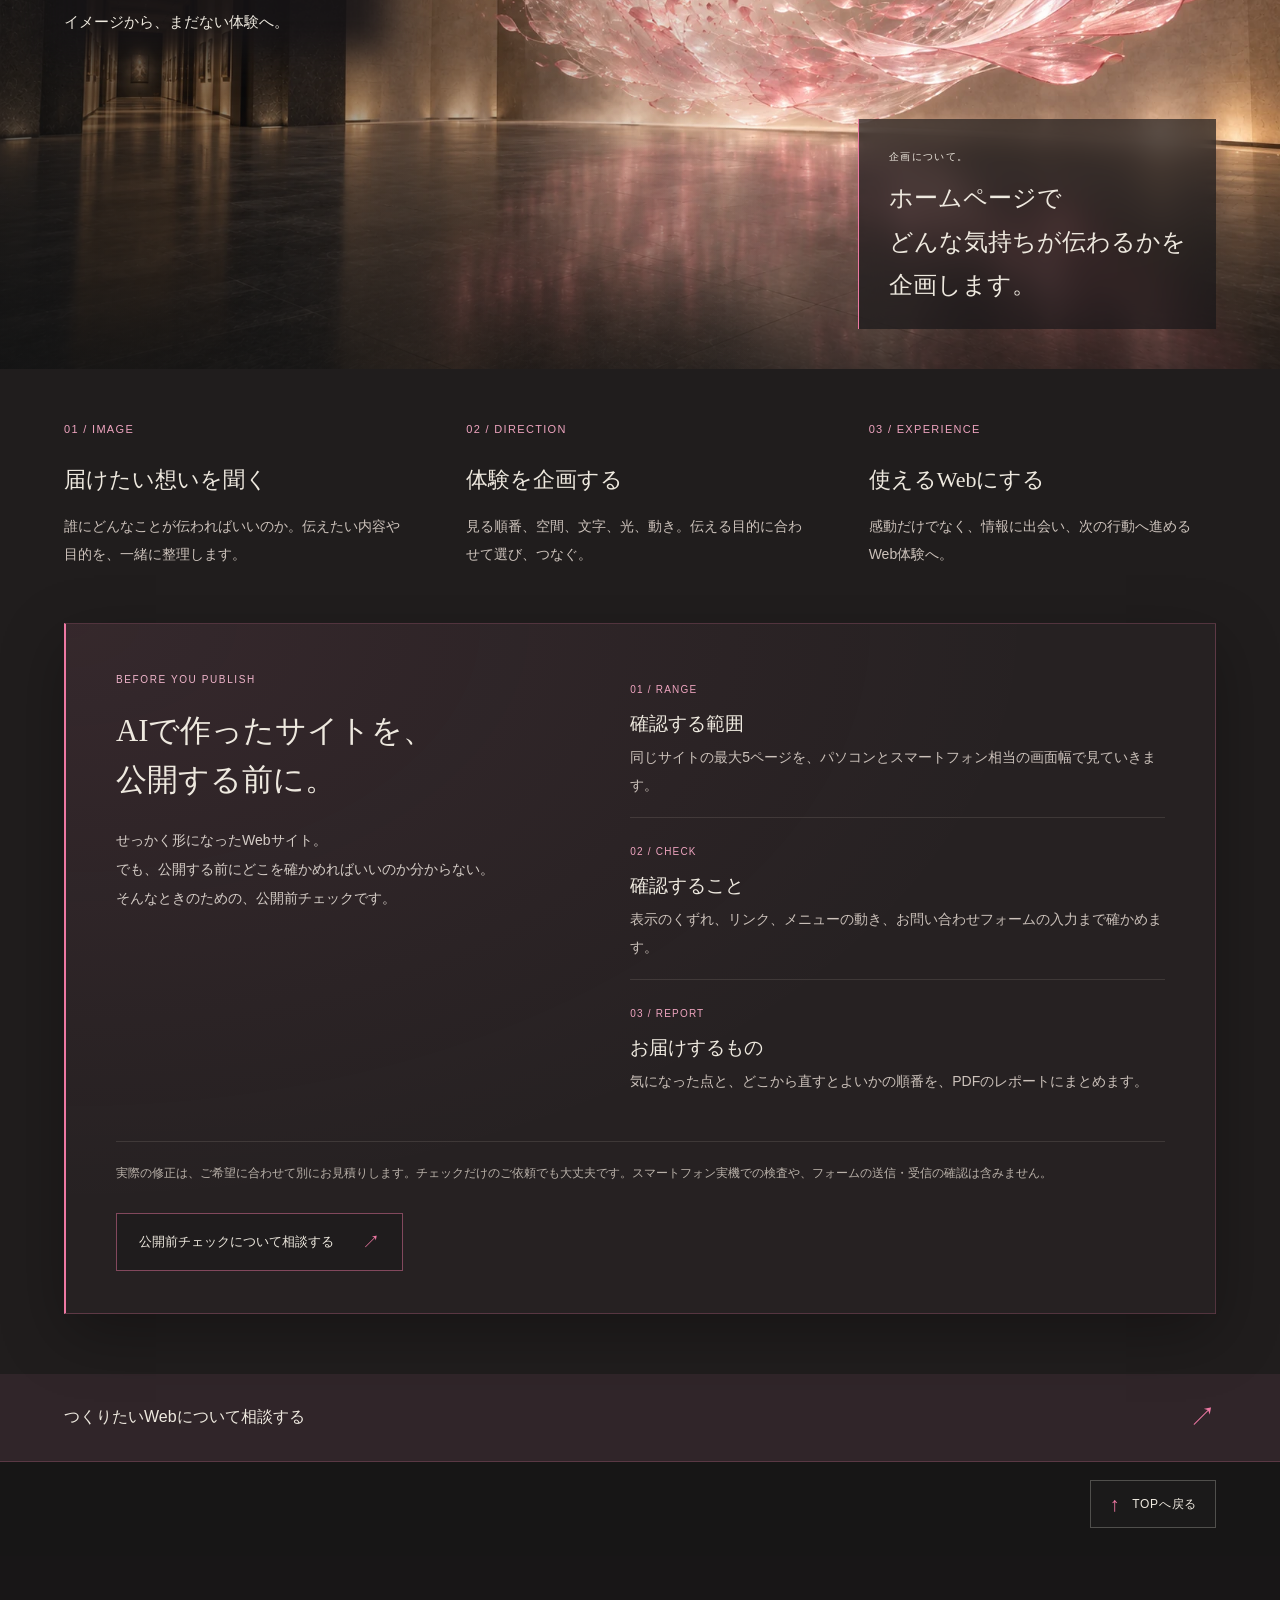
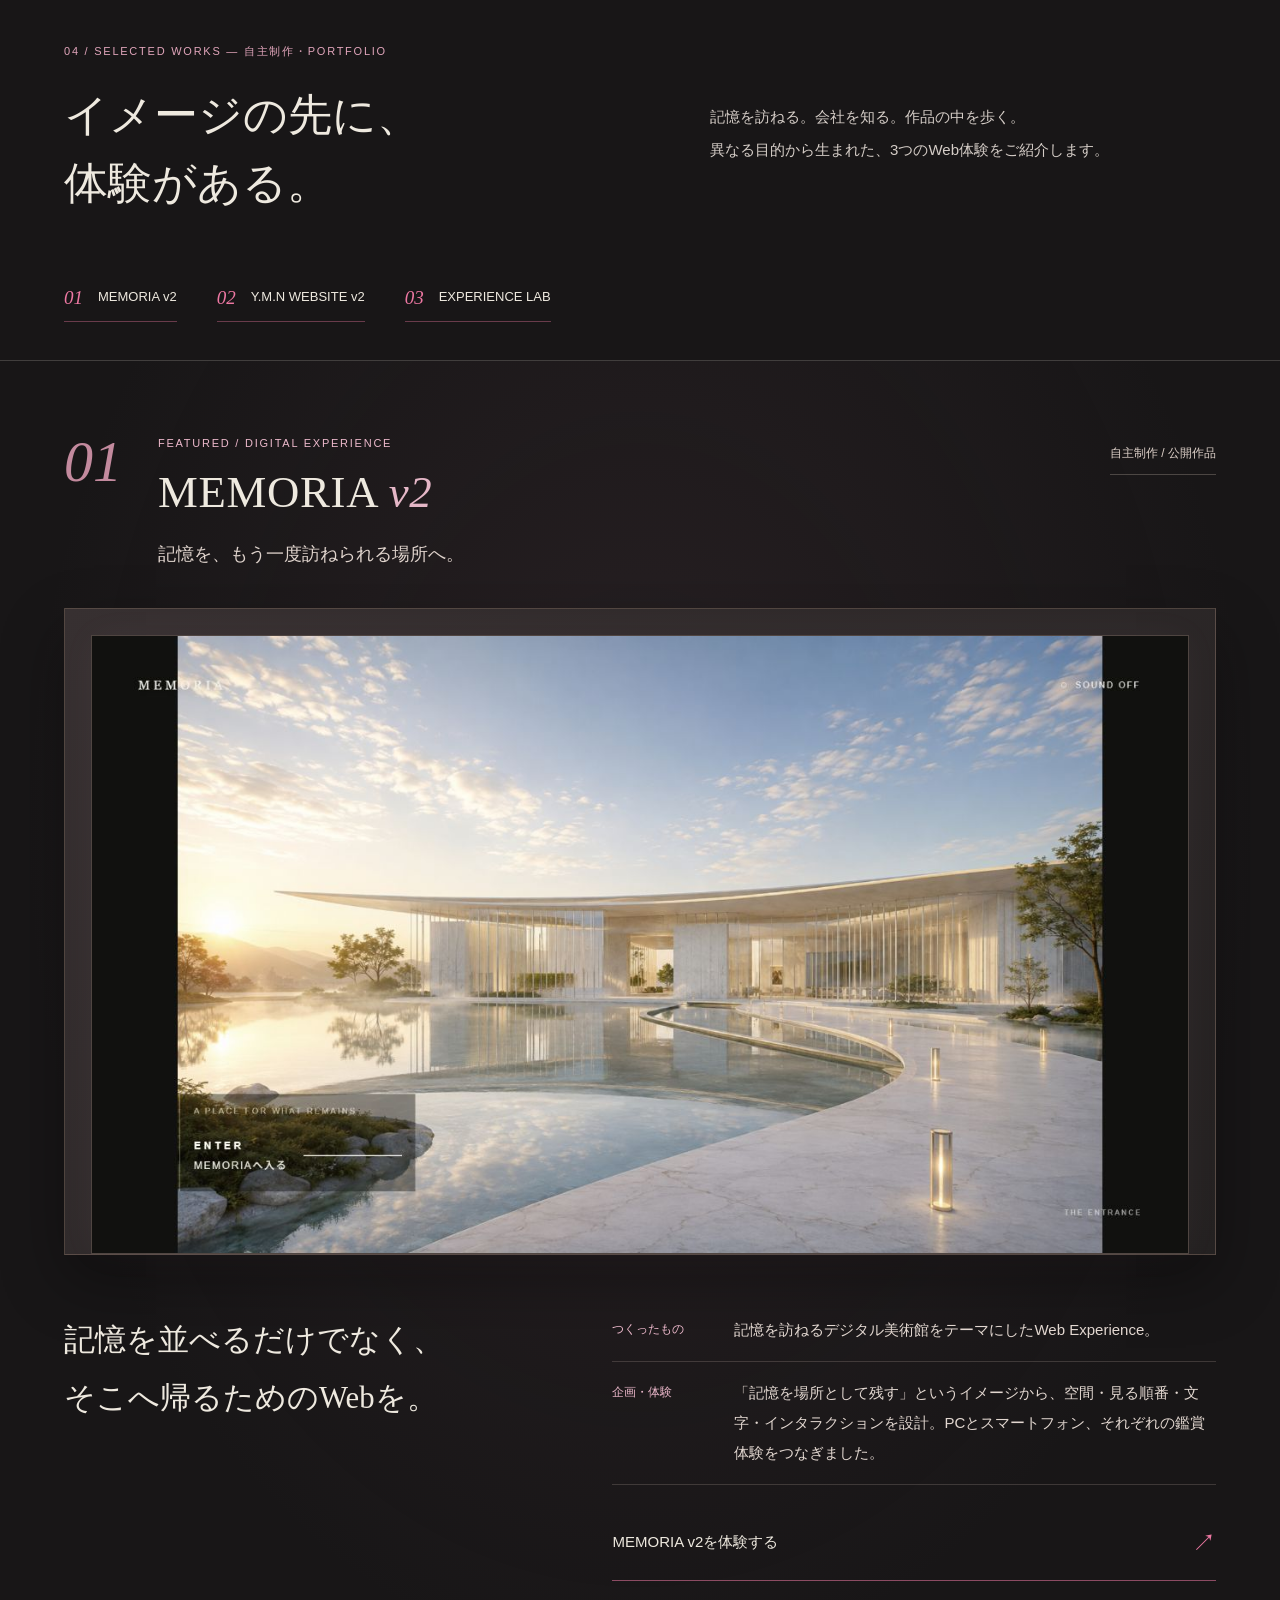
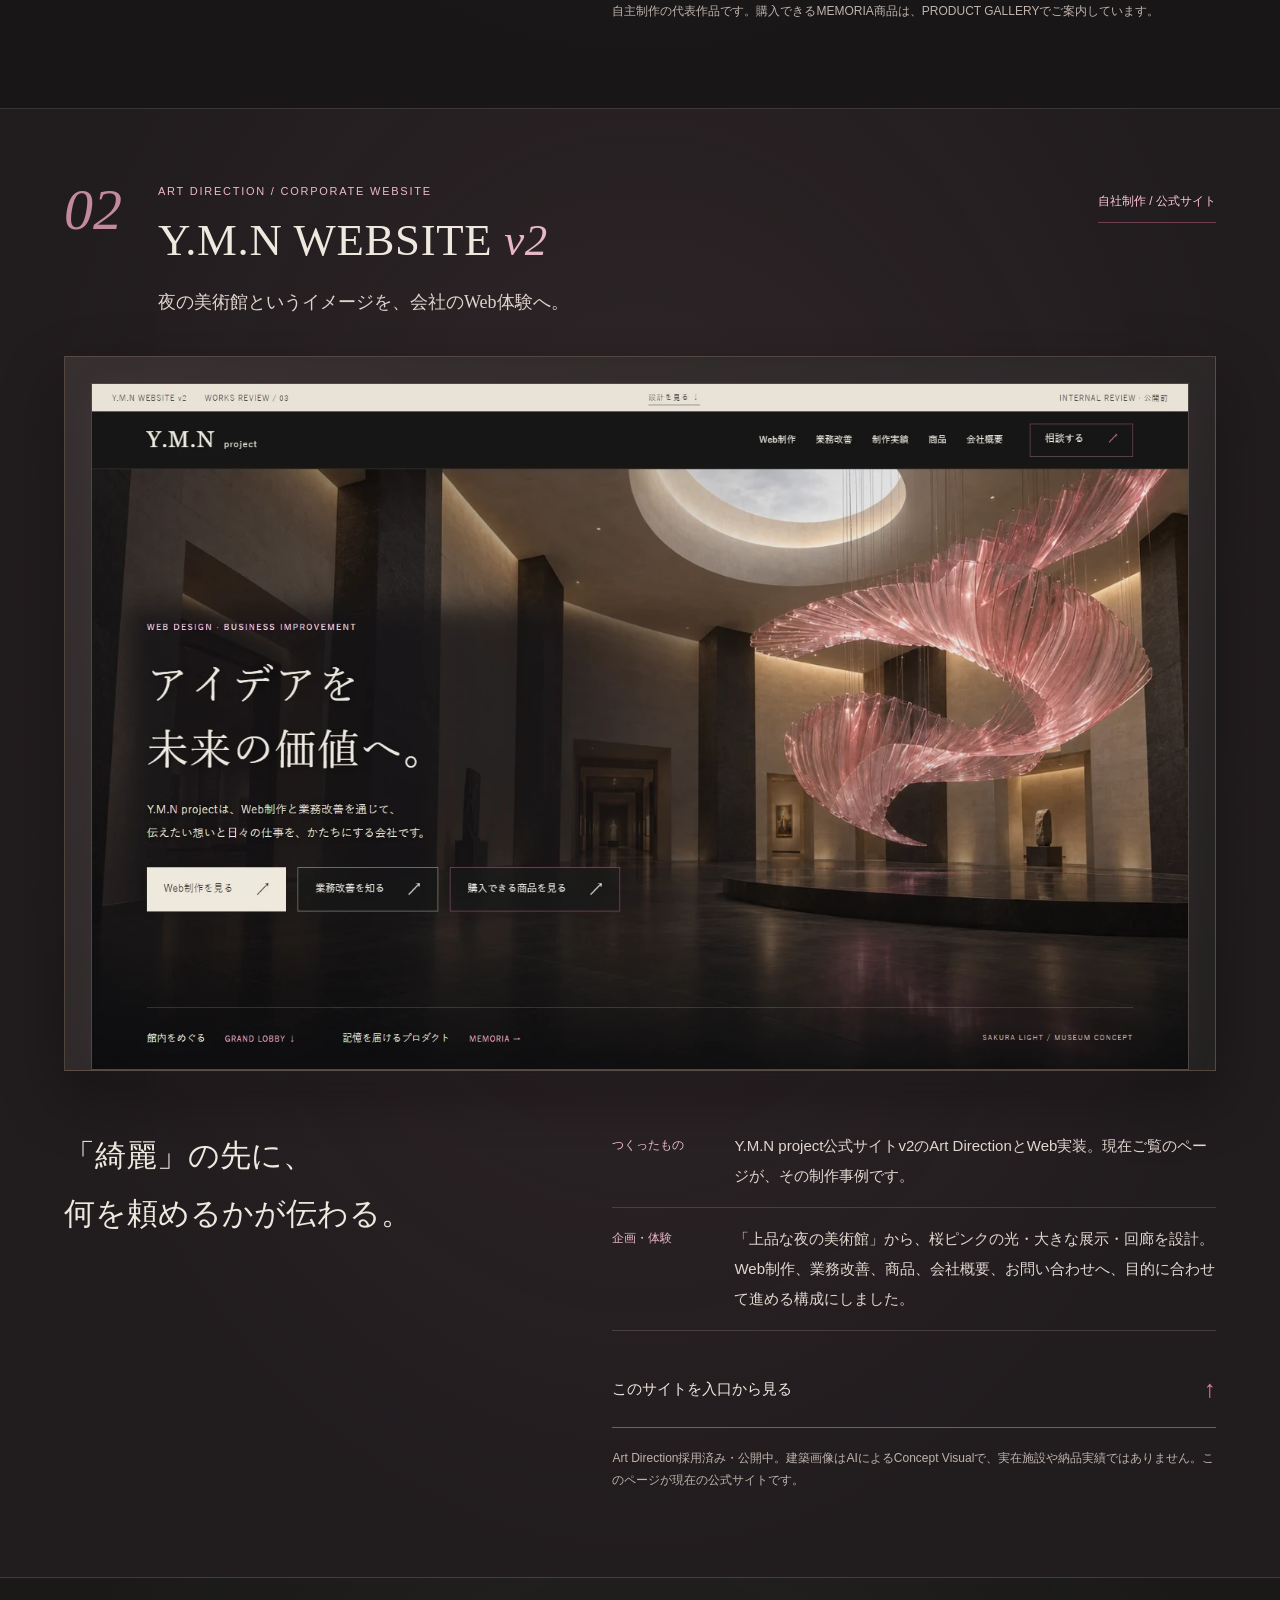
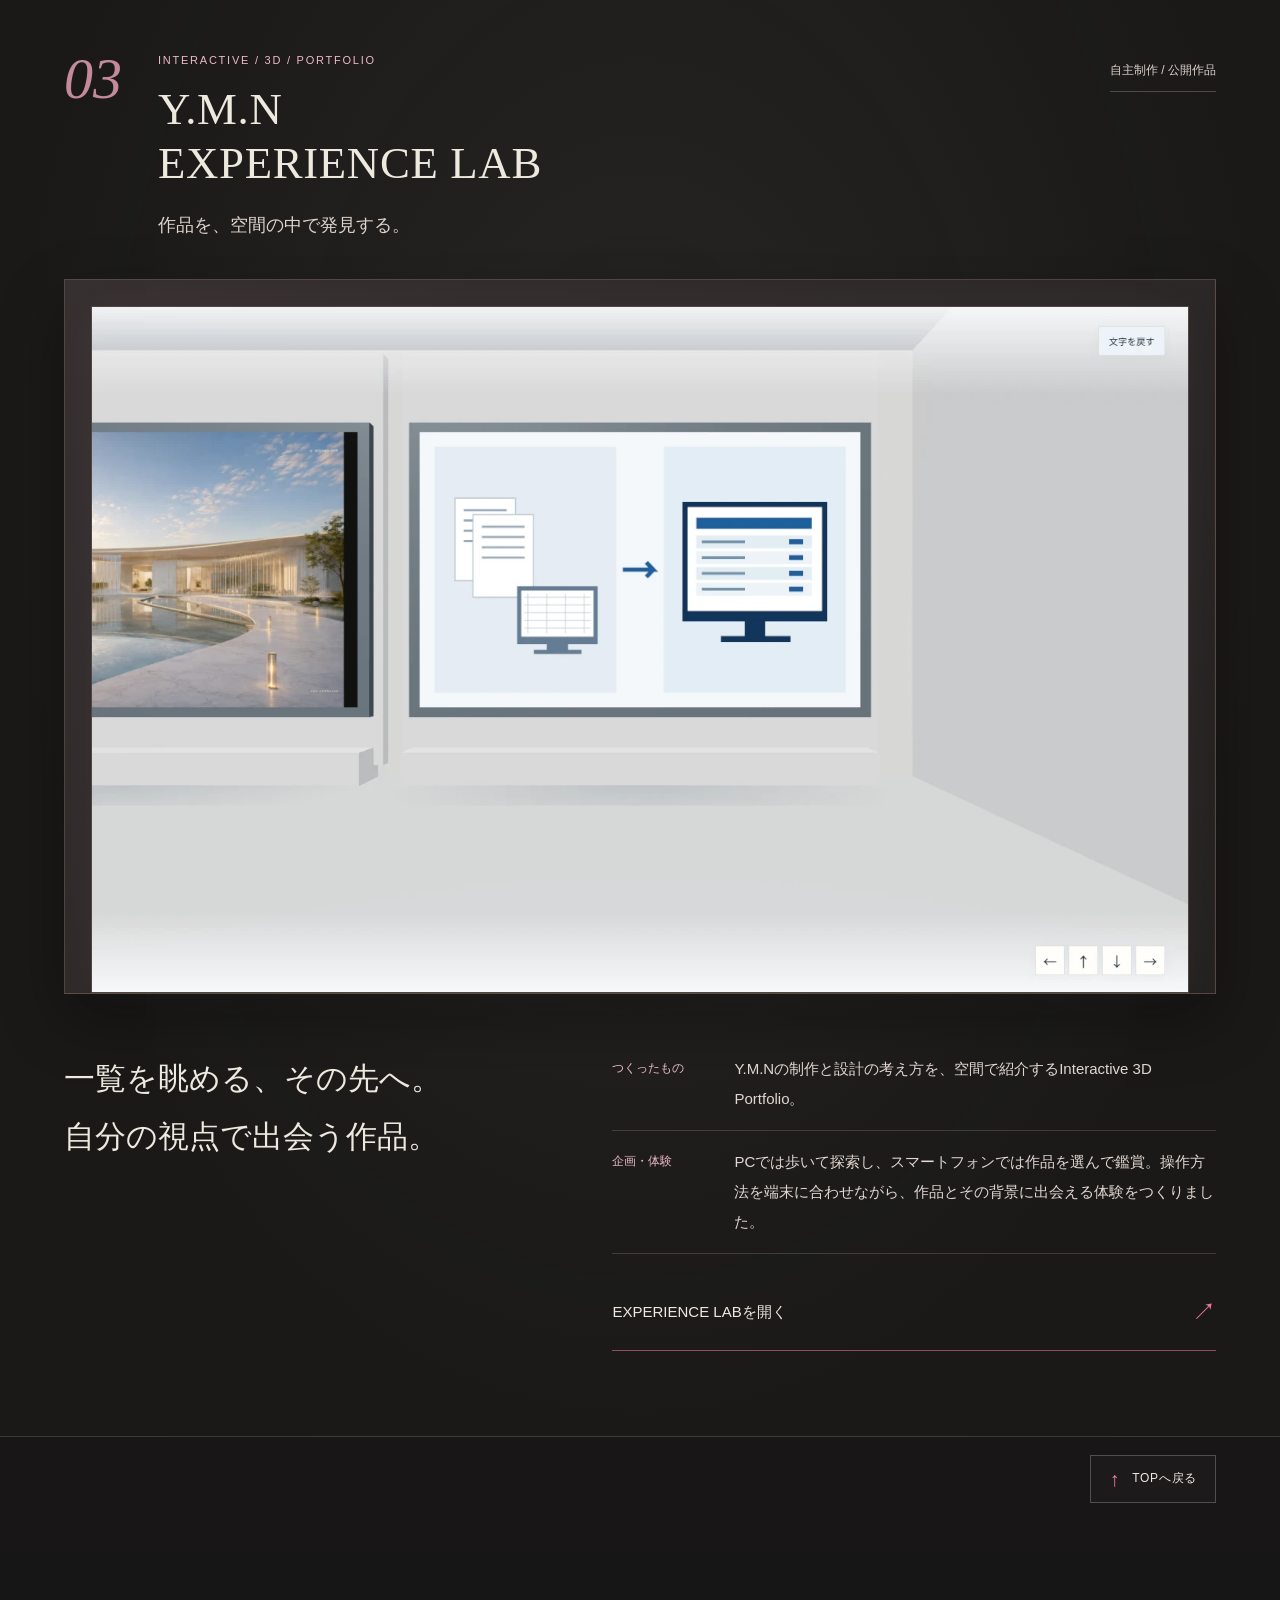
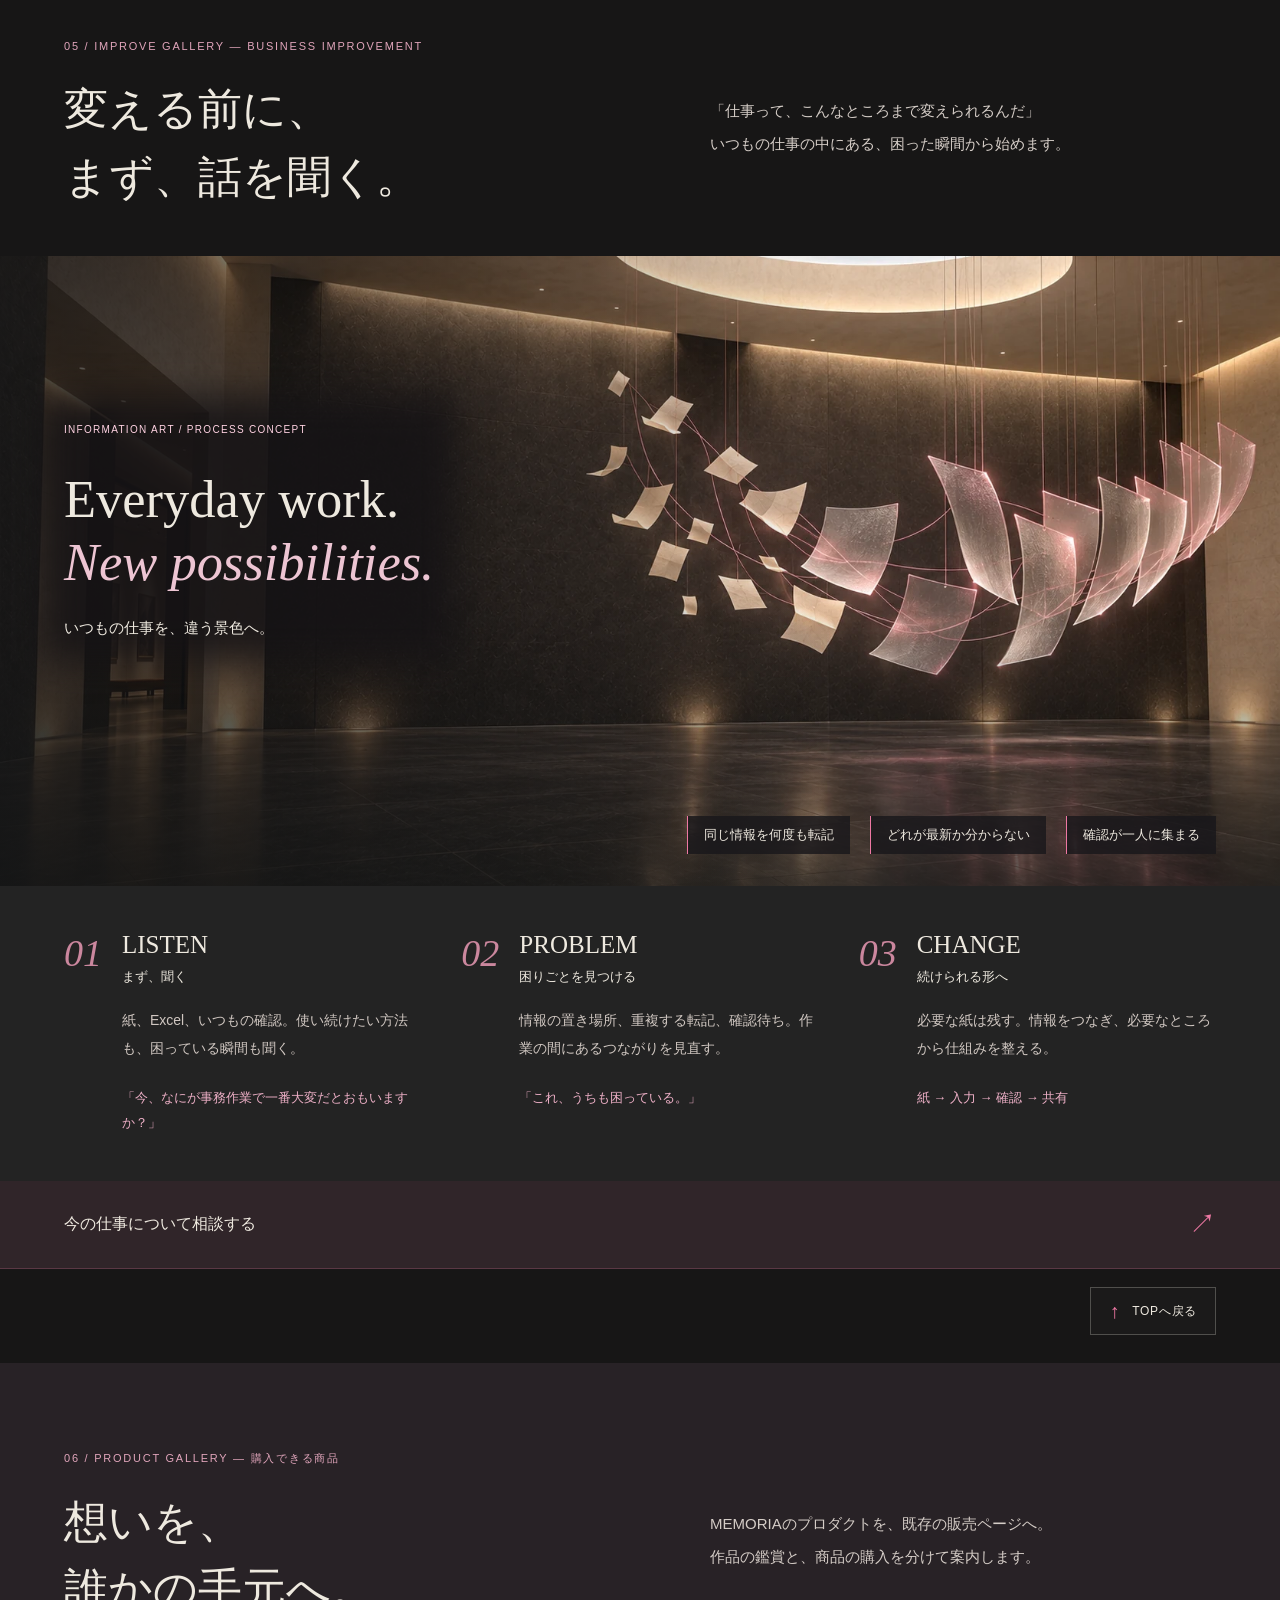
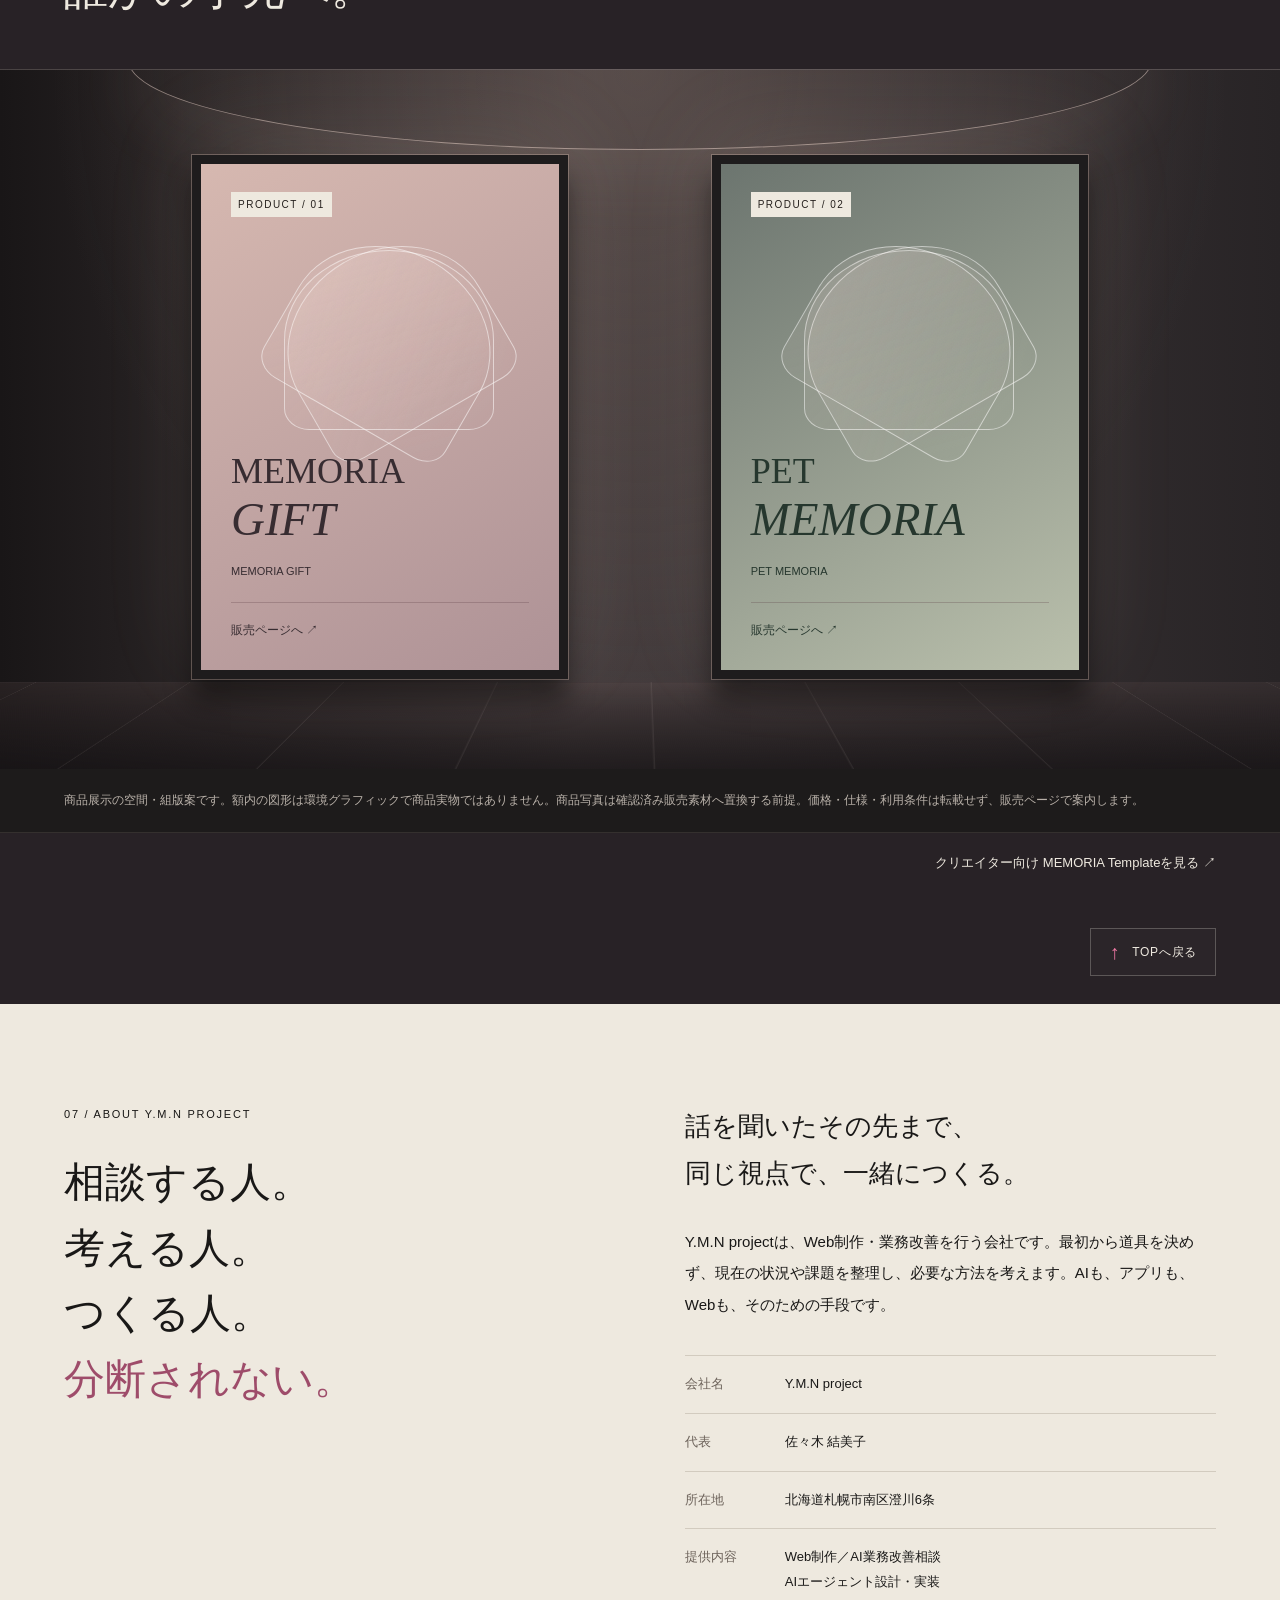
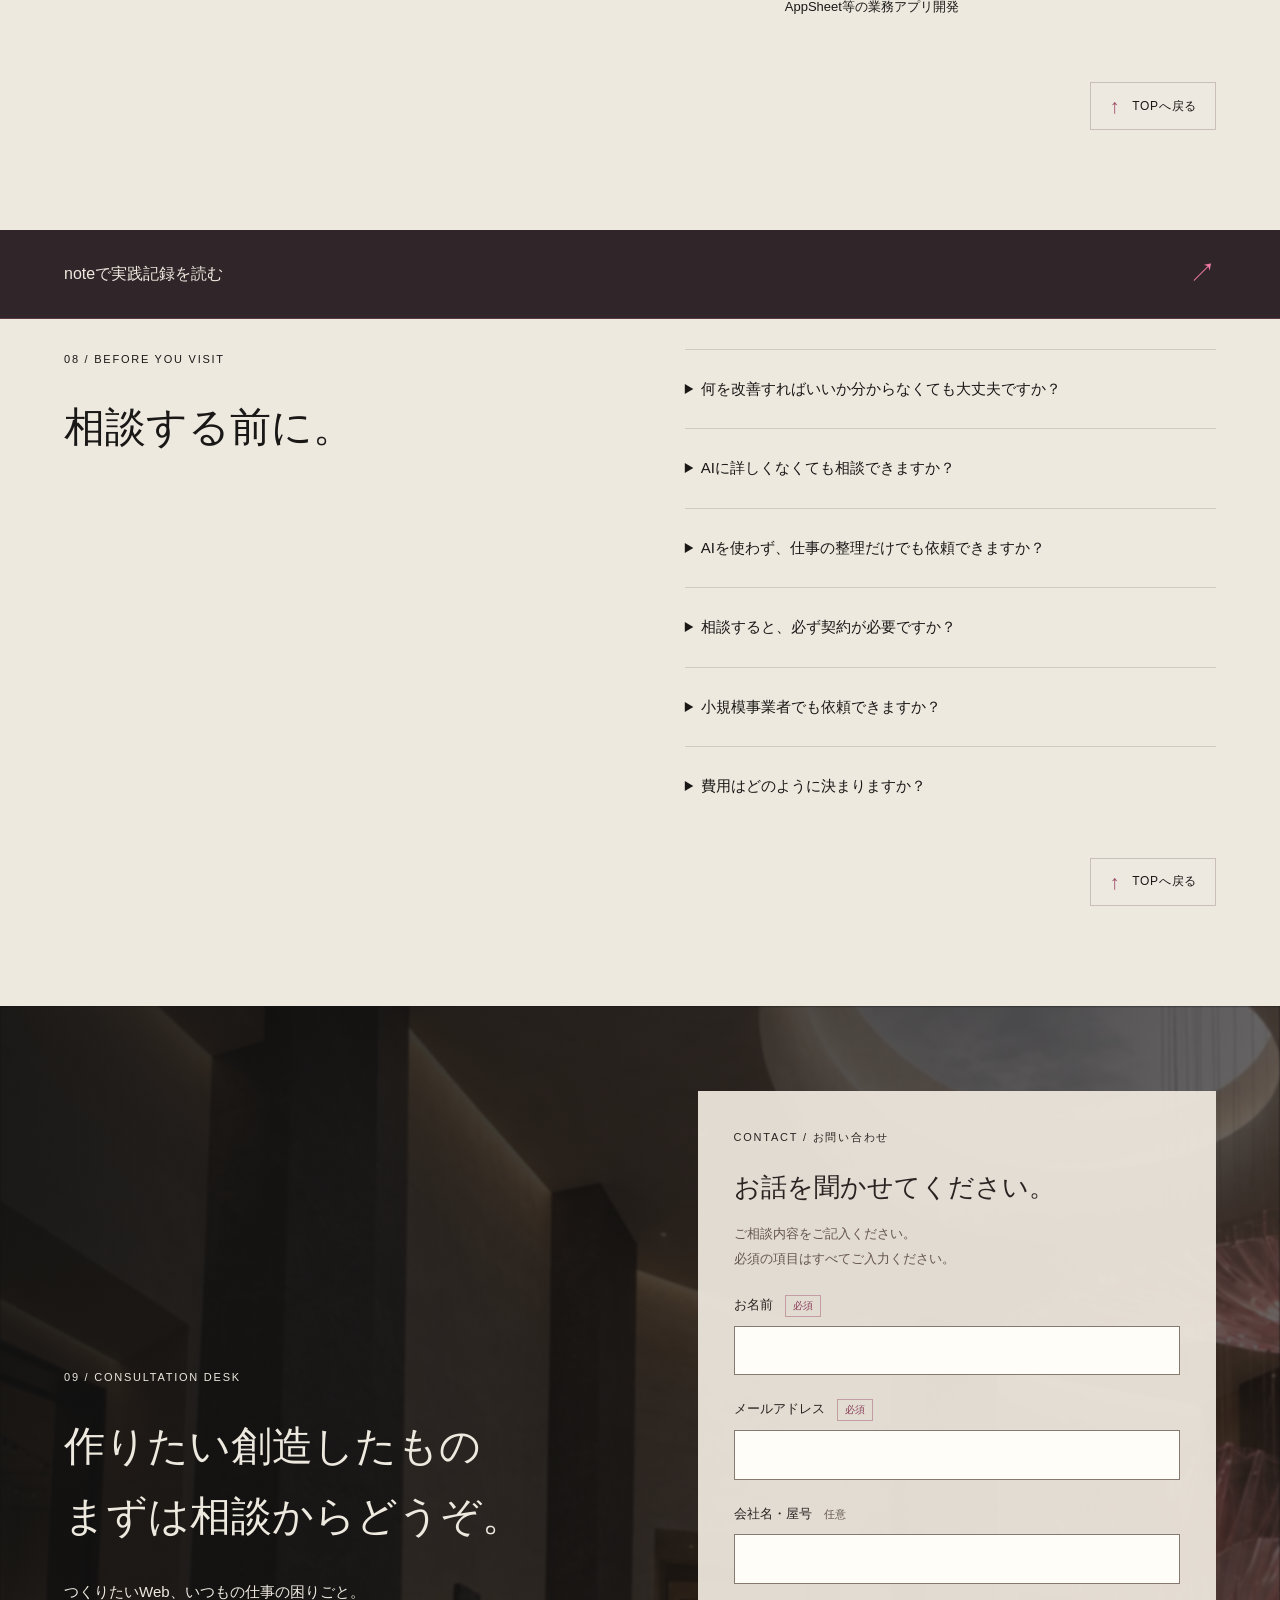
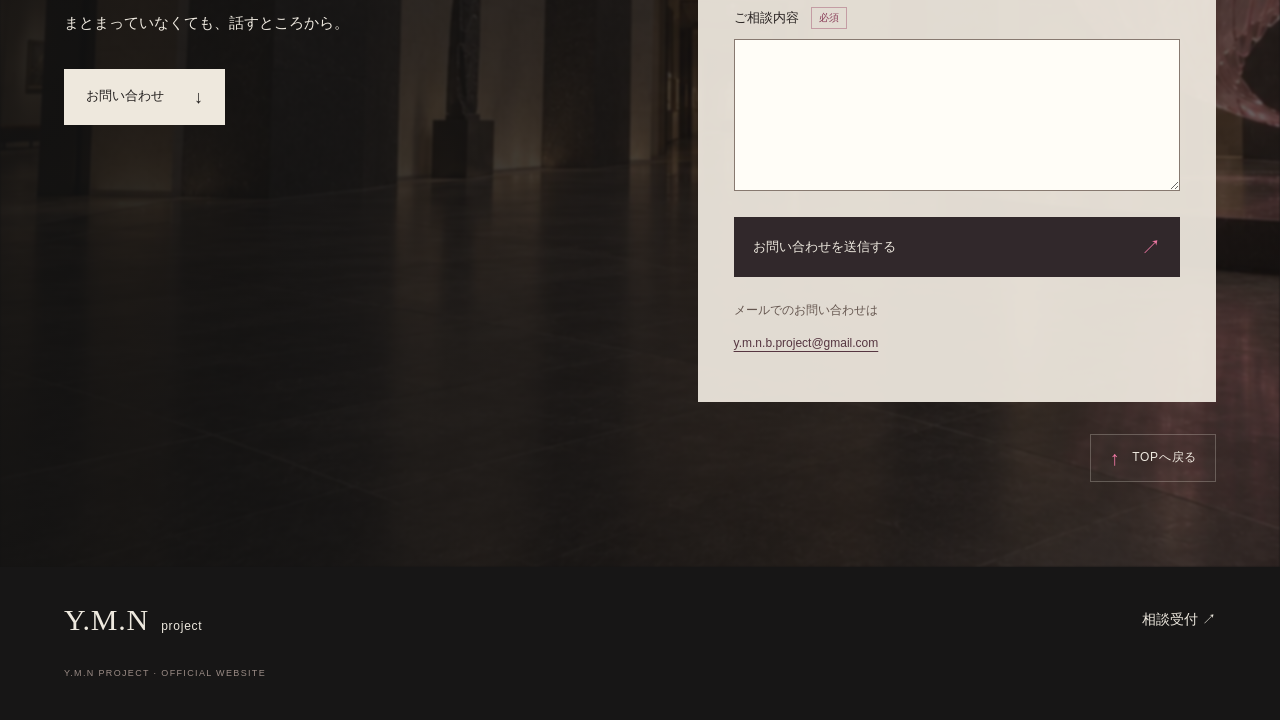
==== commit 37ceb069: "Add pre-publish check offer to CREATE GALLERY" ====
--- a/index.html
+++ b/index.html
@@ -25,6 +25,7 @@
 <section id="create" class="gallery-block" tabindex="-1"><div class="chapter-heading"><p class="eyebrow">03 / CREATE GALLERY — WEB DESIGN</p><h2>イメージを、<br>Webの体験にする。</h2><p>「Webって、こんなことまでできるんだ」<br>表現の前に、誰に何を届けるかを考える。その企画力を展示します。</p></div>
  <div class="create-stage environment"><img class="room-image" src="assets/create-gallery.webp" alt="巨大な桜色のデジタルアートが壁面と空間へ広がるCREATE Gallery" loading="lazy" decoding="async"><div class="exhibit-title"><span>CONCEPT EXHIBITION / 001</span><strong>From an idea,<br><em>an experience.</em></strong><p>イメージから、まだない体験へ。</p></div><div class="project-label"><span>企画について。</span><p>ホームページで<br>どんな気持ちが伝わるかを<br>企画します。</p></div></div>
  <div class="planning"><div><span>01 / IMAGE</span><h3>届けたい想いを聞く</h3><p>誰にどんなことが伝わればいいのか。伝えたい内容や目的を、一緒に整理します。</p></div><div><span>02 / DIRECTION</span><h3>体験を企画する</h3><p>見る順番、空間、文字、光、動き。伝える目的に合わせて選び、つなぐ。</p></div><div><span>03 / EXPERIENCE</span><h3>使えるWebにする</h3><p>感動だけでなく、情報に出会い、次の行動へ進めるWeb体験へ。</p></div></div>
+ <div class="precheck-wrap"><article id="precheck" class="precheck" aria-labelledby="precheck-title" tabindex="-1"><div class="precheck-intro"><p class="precheck-eyebrow">BEFORE YOU PUBLISH</p><h3 id="precheck-title">AIで作ったサイトを、<br>公開する前に。</h3><p>せっかく形になったWebサイト。<br>でも、公開する前にどこを確かめればいいのか分からない。<br>そんなときのための、公開前チェックです。</p></div><ol class="precheck-list"><li><span>01 / RANGE</span><h4>確認する範囲</h4><p>同じサイトの最大5ページを、パソコンとスマートフォン相当の画面幅で見ていきます。</p></li><li><span>02 / CHECK</span><h4>確認すること</h4><p>表示のくずれ、リンク、メニューの動き、お問い合わせフォームの入力まで確かめます。</p></li><li><span>03 / REPORT</span><h4>お届けするもの</h4><p>気になった点と、どこから直すとよいかの順番を、PDFのレポートにまとめます。</p></li></ol><p class="precheck-note">実際の修正は、ご希望に合わせて別にお見積りします。チェックだけのご依頼でも大丈夫です。スマートフォン実機での検査や、フォームの送信・受信の確認は含みません。</p><a class="precheck-cta" href="#contact-form">公開前チェックについて相談する <span aria-hidden="true">↗</span></a></article></div>
 
  <a class="gallery-consult" href="#consultation">つくりたいWebについて相談する <span>↗</span></a>
 
--- a/website-v2.css
+++ b/website-v2.css
@@ -111,3 +111,22 @@
 @media(max-width:760px){.consult-copy h2{font-size:clamp(23px,6.8vw,32px)}.contact-form h3{font-size:22px}}
 
 @media(max-width:360px){.exhibit-heading{grid-template-columns:38px minmax(0,1fr);gap:14px}}
+/* 2026-10 公開前チェック｜CREATE GALLERY内の展示パネル */
+.precheck-wrap{background:#201d1d;padding:10px var(--pad) 60px}
+.precheck{position:relative;display:grid;grid-template-columns:.9fr 1.1fr;gap:28px 6vw;padding:46px 50px 42px;border:1px solid #ee78a338;border-left:2px solid var(--pink);background:radial-gradient(ellipse at 0% 0%,#ee78a314,transparent 60%),#262122;box-shadow:0 20px 60px #0000004d}
+.precheck:focus-visible{outline:2px solid var(--pink);outline-offset:5px}
+.precheck-eyebrow{font-size:10px;letter-spacing:.16em;color:#f0b5cb}
+.precheck h3{font:clamp(26px,2.4vw,36px)/1.6 var(--serif);margin:18px 0 20px}
+.precheck-intro>p:last-child{font-size:14px;line-height:2.1;color:#d5cdc7}
+.precheck-list{list-style:none;margin:0;padding:0;display:grid;gap:0}
+.precheck-list li{padding:18px 0;border-top:1px solid #c9b8ad26}
+.precheck-list li:first-child{border-top:0;padding-top:4px}
+.precheck-list span{font-size:10px;letter-spacing:.12em;color:#eea4bf}
+.precheck-list h4{font:400 19px/1.6 var(--serif);margin:6px 0 4px}
+.precheck-list p{font-size:14px;line-height:2;color:#ccc2bb}
+.precheck-note{grid-column:1/-1;font-size:12px;line-height:1.9;color:#b9b1a9;border-top:1px solid #c9b8ad26;padding-top:20px}
+.precheck-cta{grid-column:1/-1;justify-self:start;display:inline-flex;align-items:center;gap:28px;min-height:50px;padding:11px 22px;font-size:13px;border:1px solid #ee78a37a;background:#1717176b}
+.precheck-cta span{font-size:18px;color:var(--pink)}
+.precheck-cta:hover{box-shadow:inset 0 -3px var(--pink)}
+@media(max-width:760px){.precheck-wrap{padding:0 24px 40px}.precheck{grid-template-columns:1fr;padding:30px 22px 28px;gap:20px}.precheck h3{font-size:26px;margin:14px 0 16px}.precheck-intro>p:last-child{font-size:13px}.precheck-intro br{display:none}.precheck h3 br{display:inline}.precheck-list h4{font-size:18px}.precheck-cta{justify-self:stretch;justify-content:space-between;gap:12px;font-size:13px}}
+@media(max-width:360px){.precheck{padding:26px 18px 24px}.precheck h3{font-size:24px}.precheck-cta{padding:11px 16px;white-space:nowrap}}
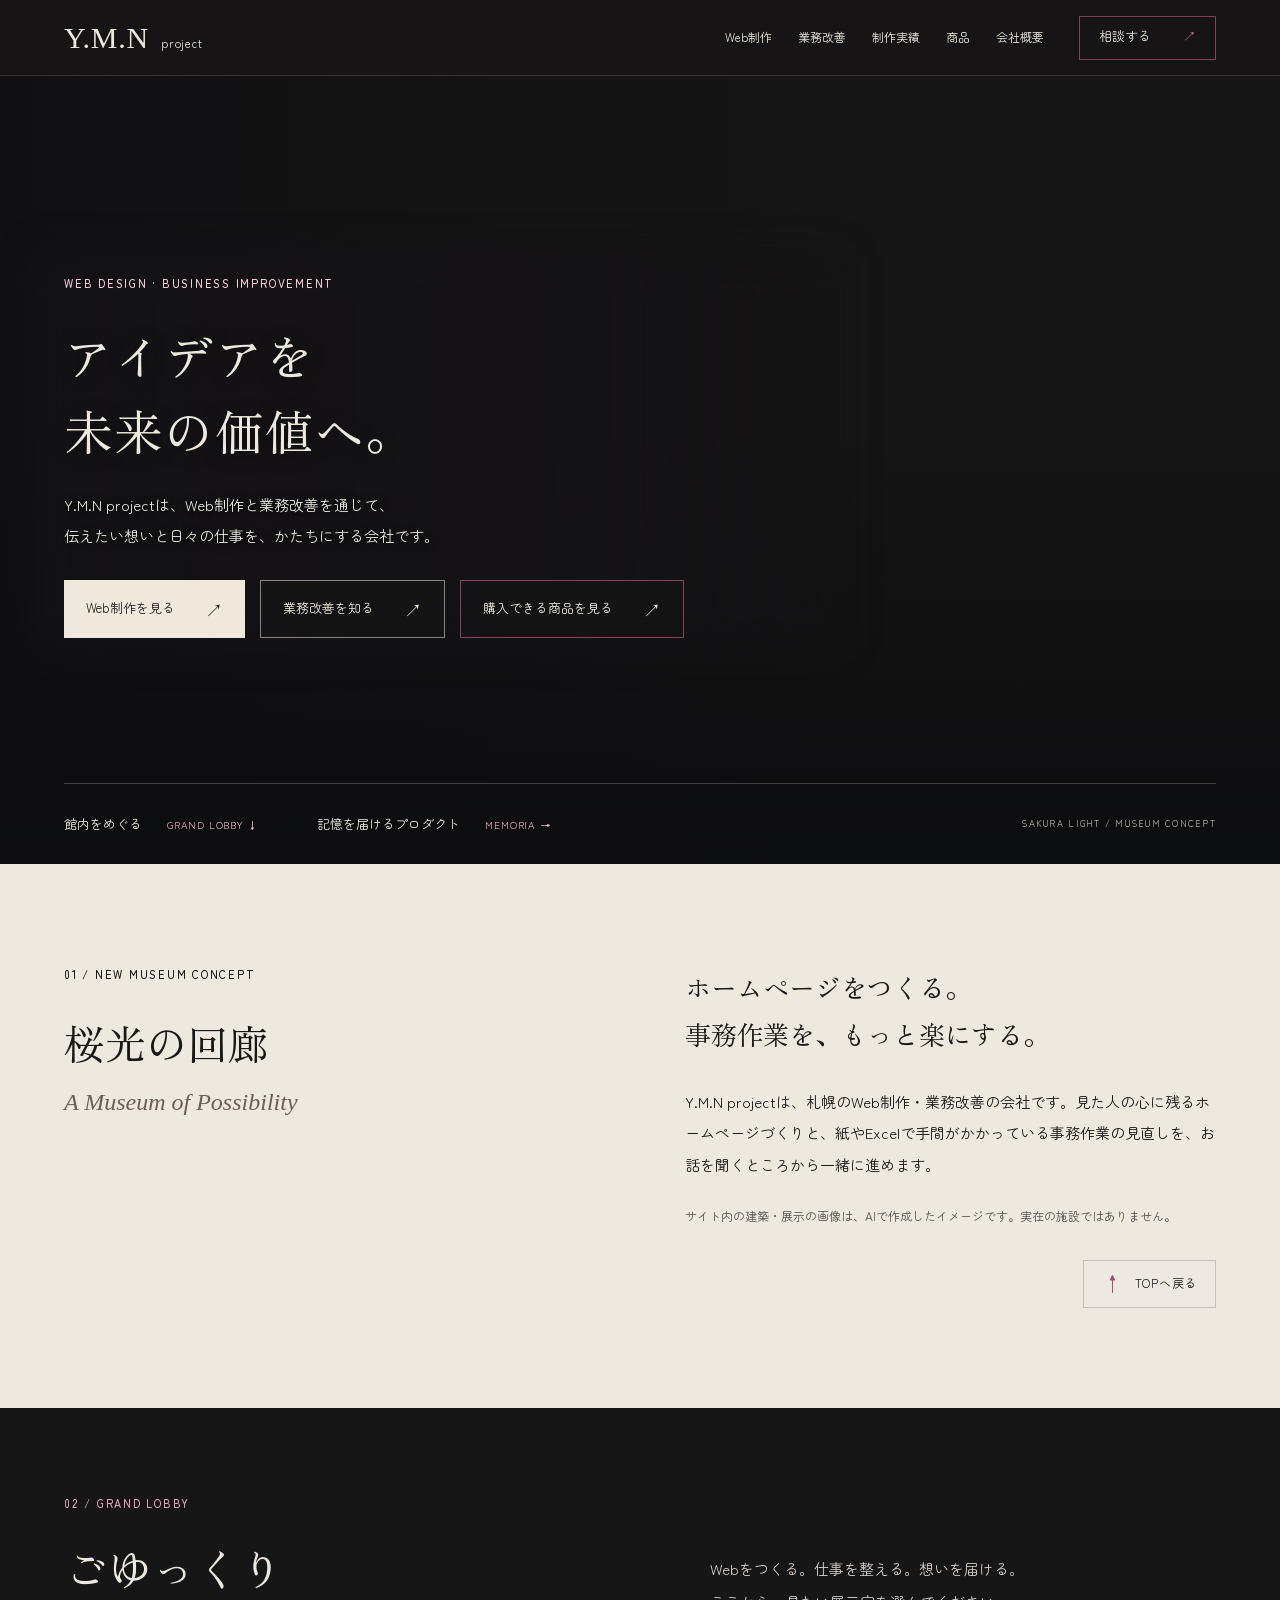
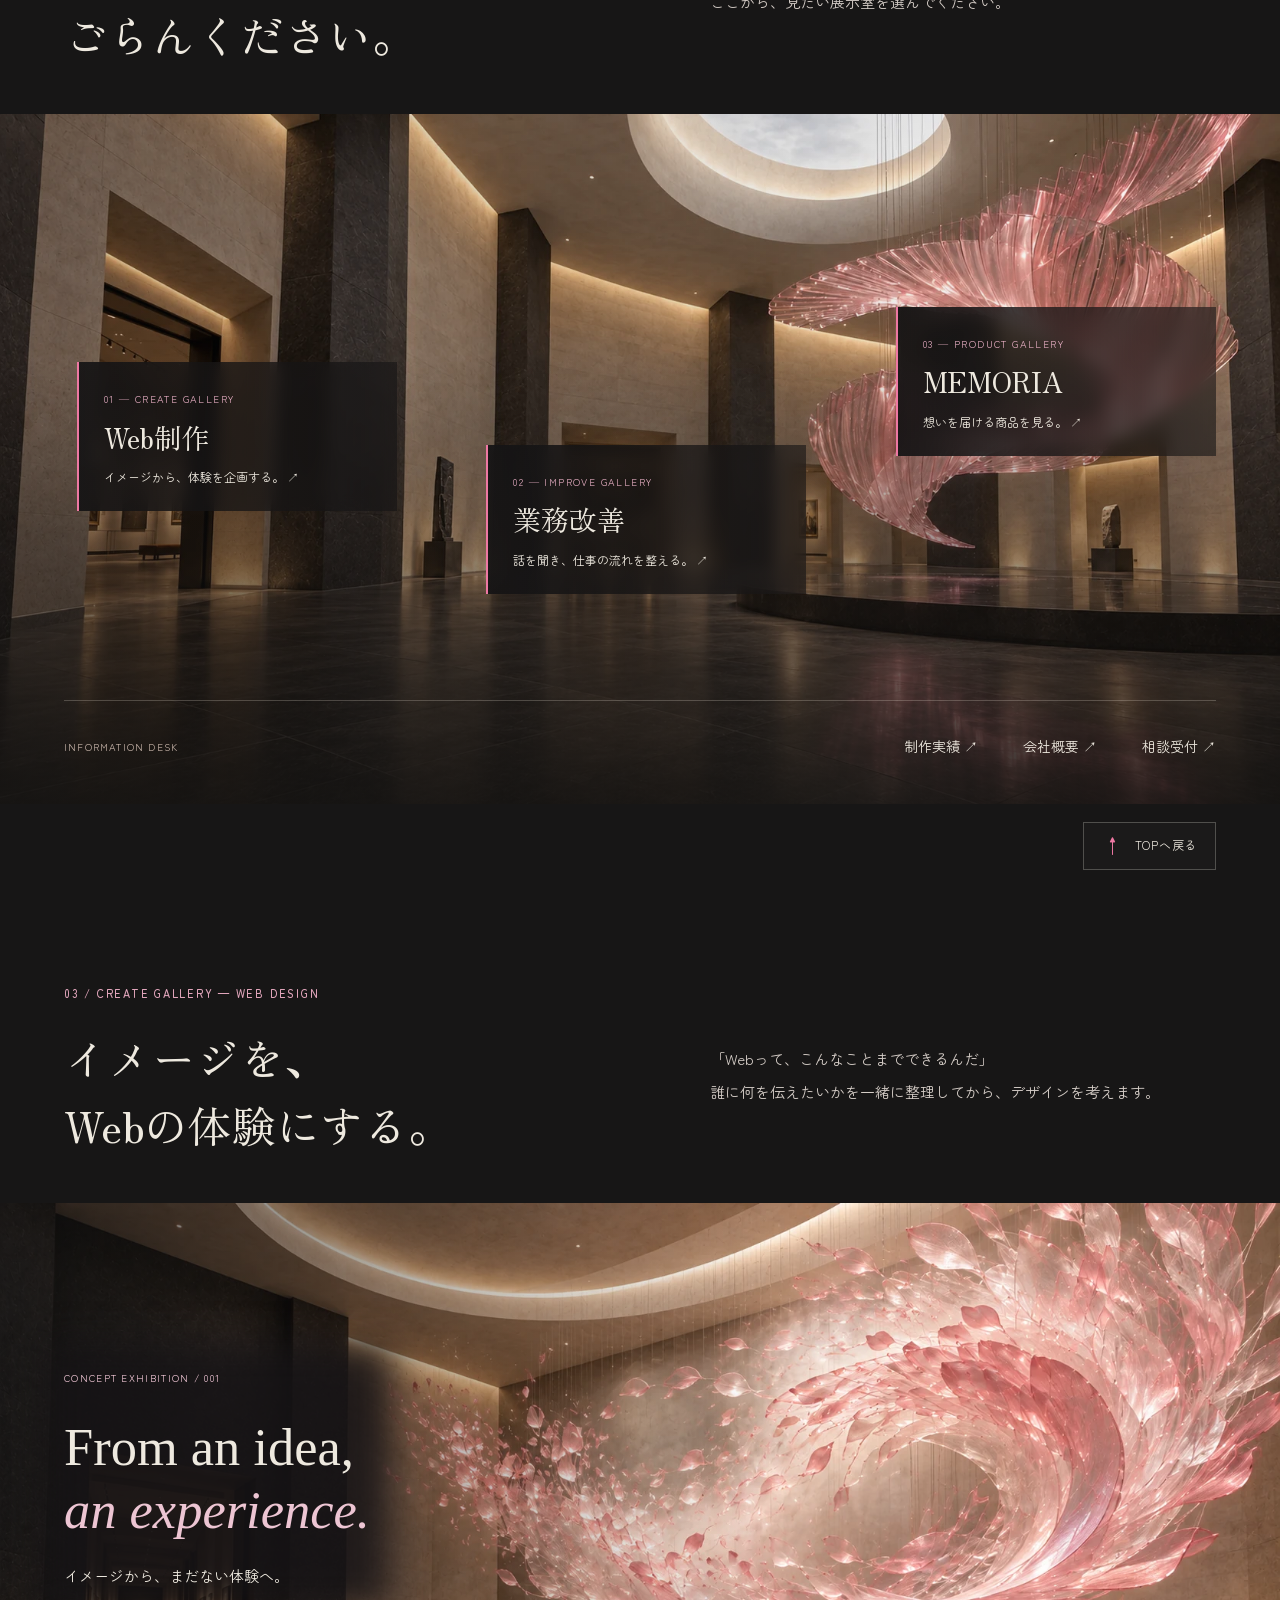
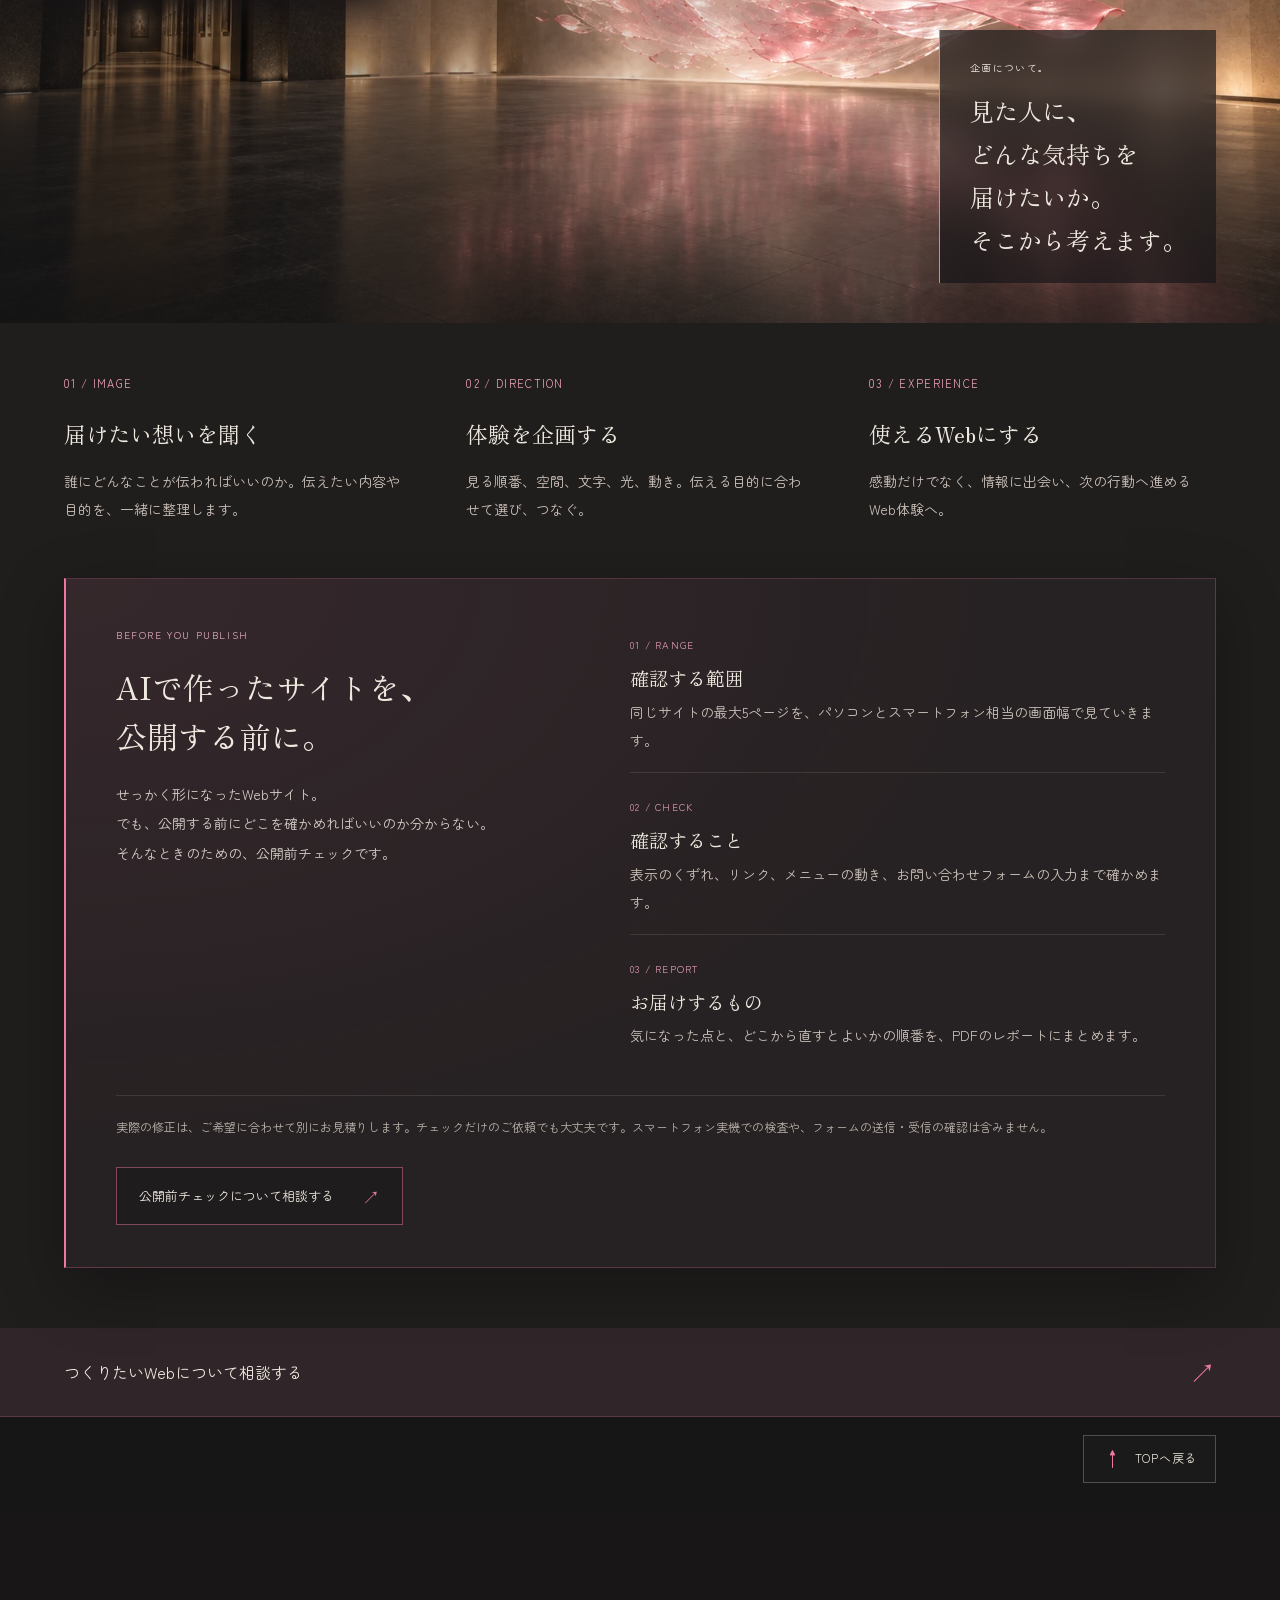
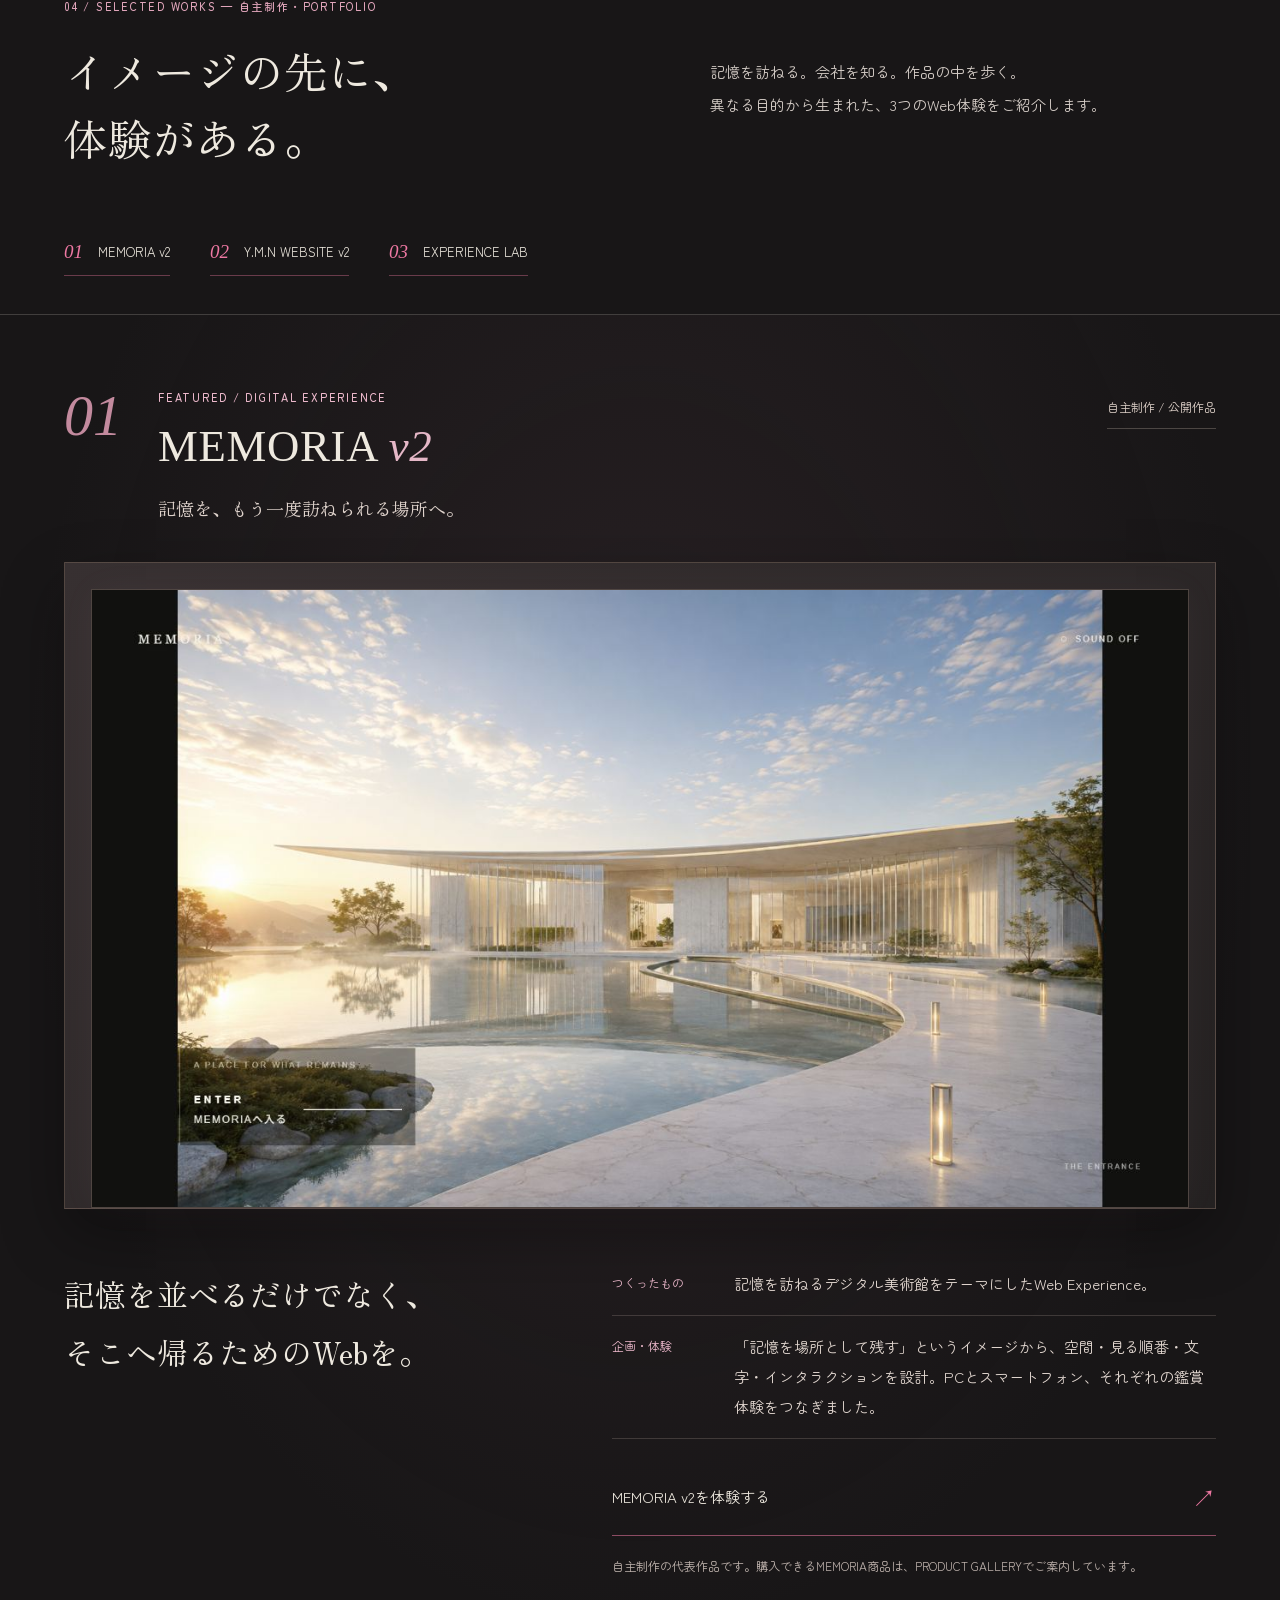
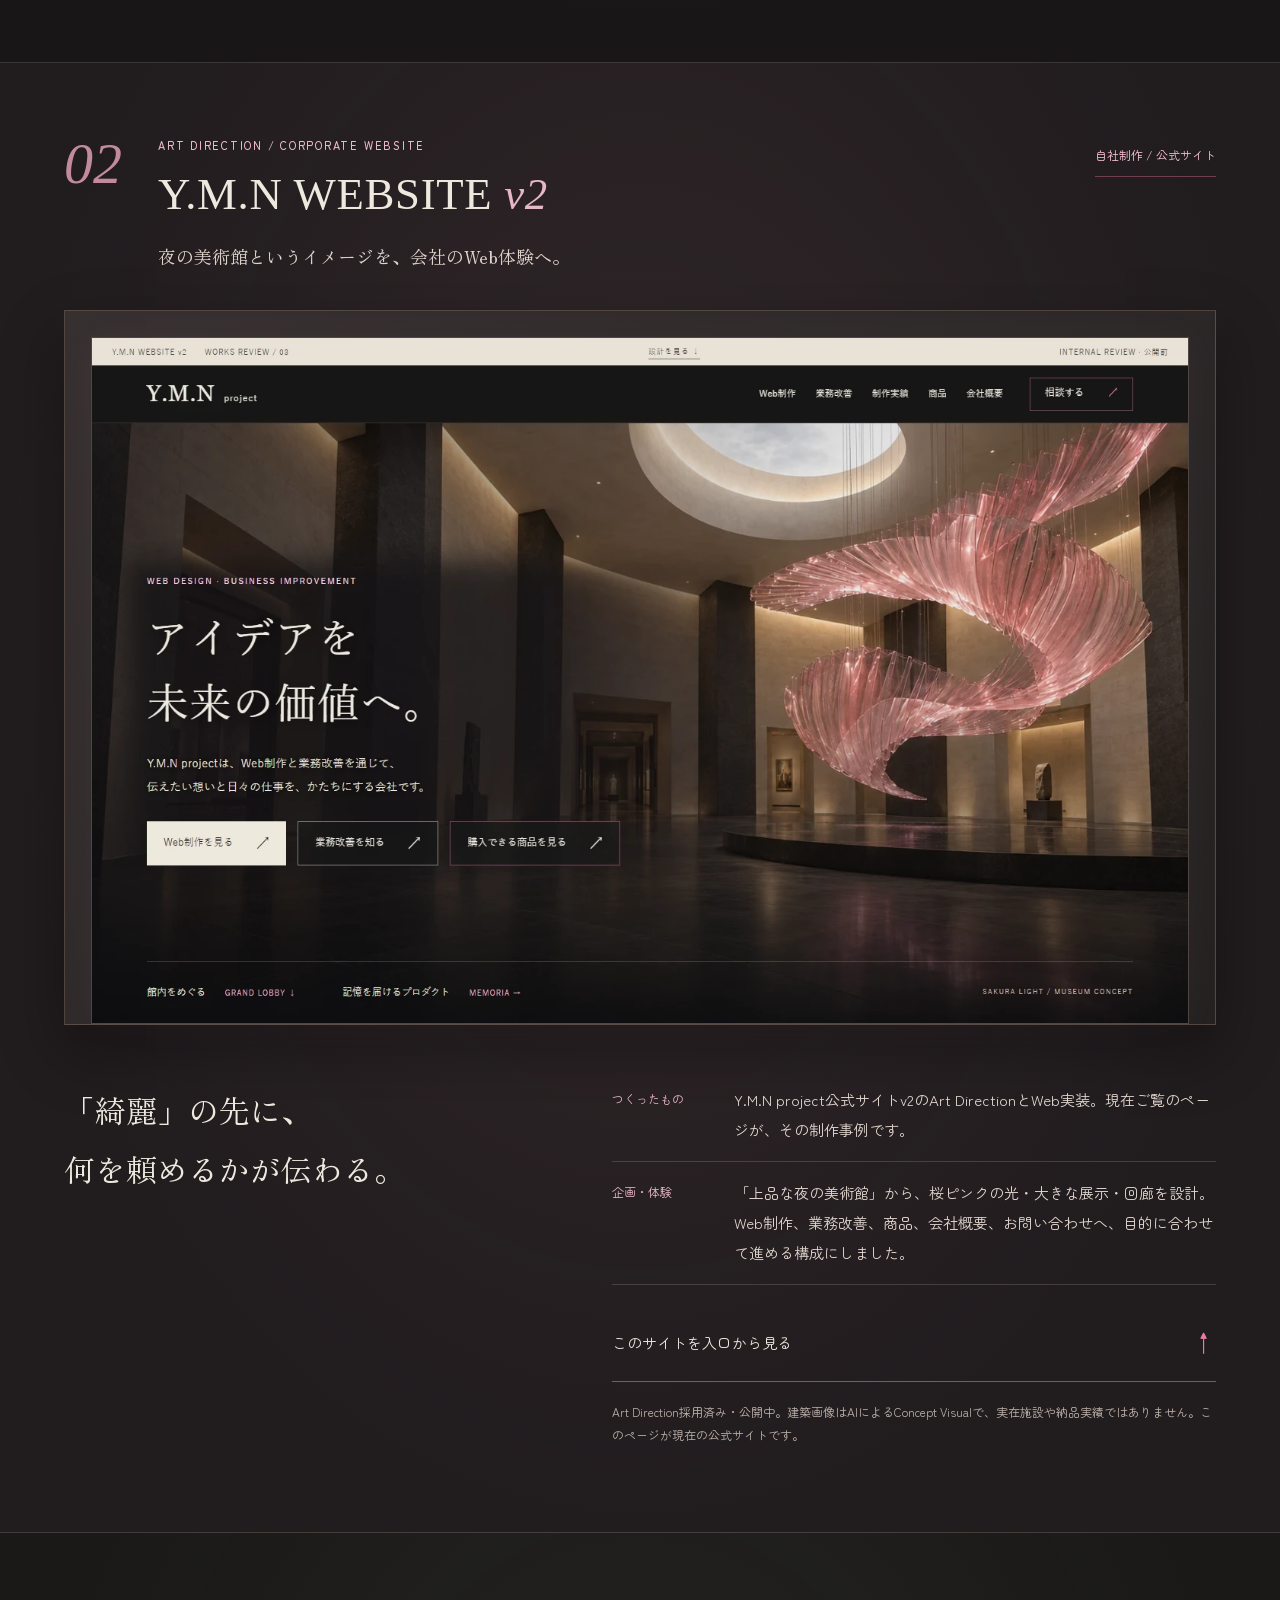
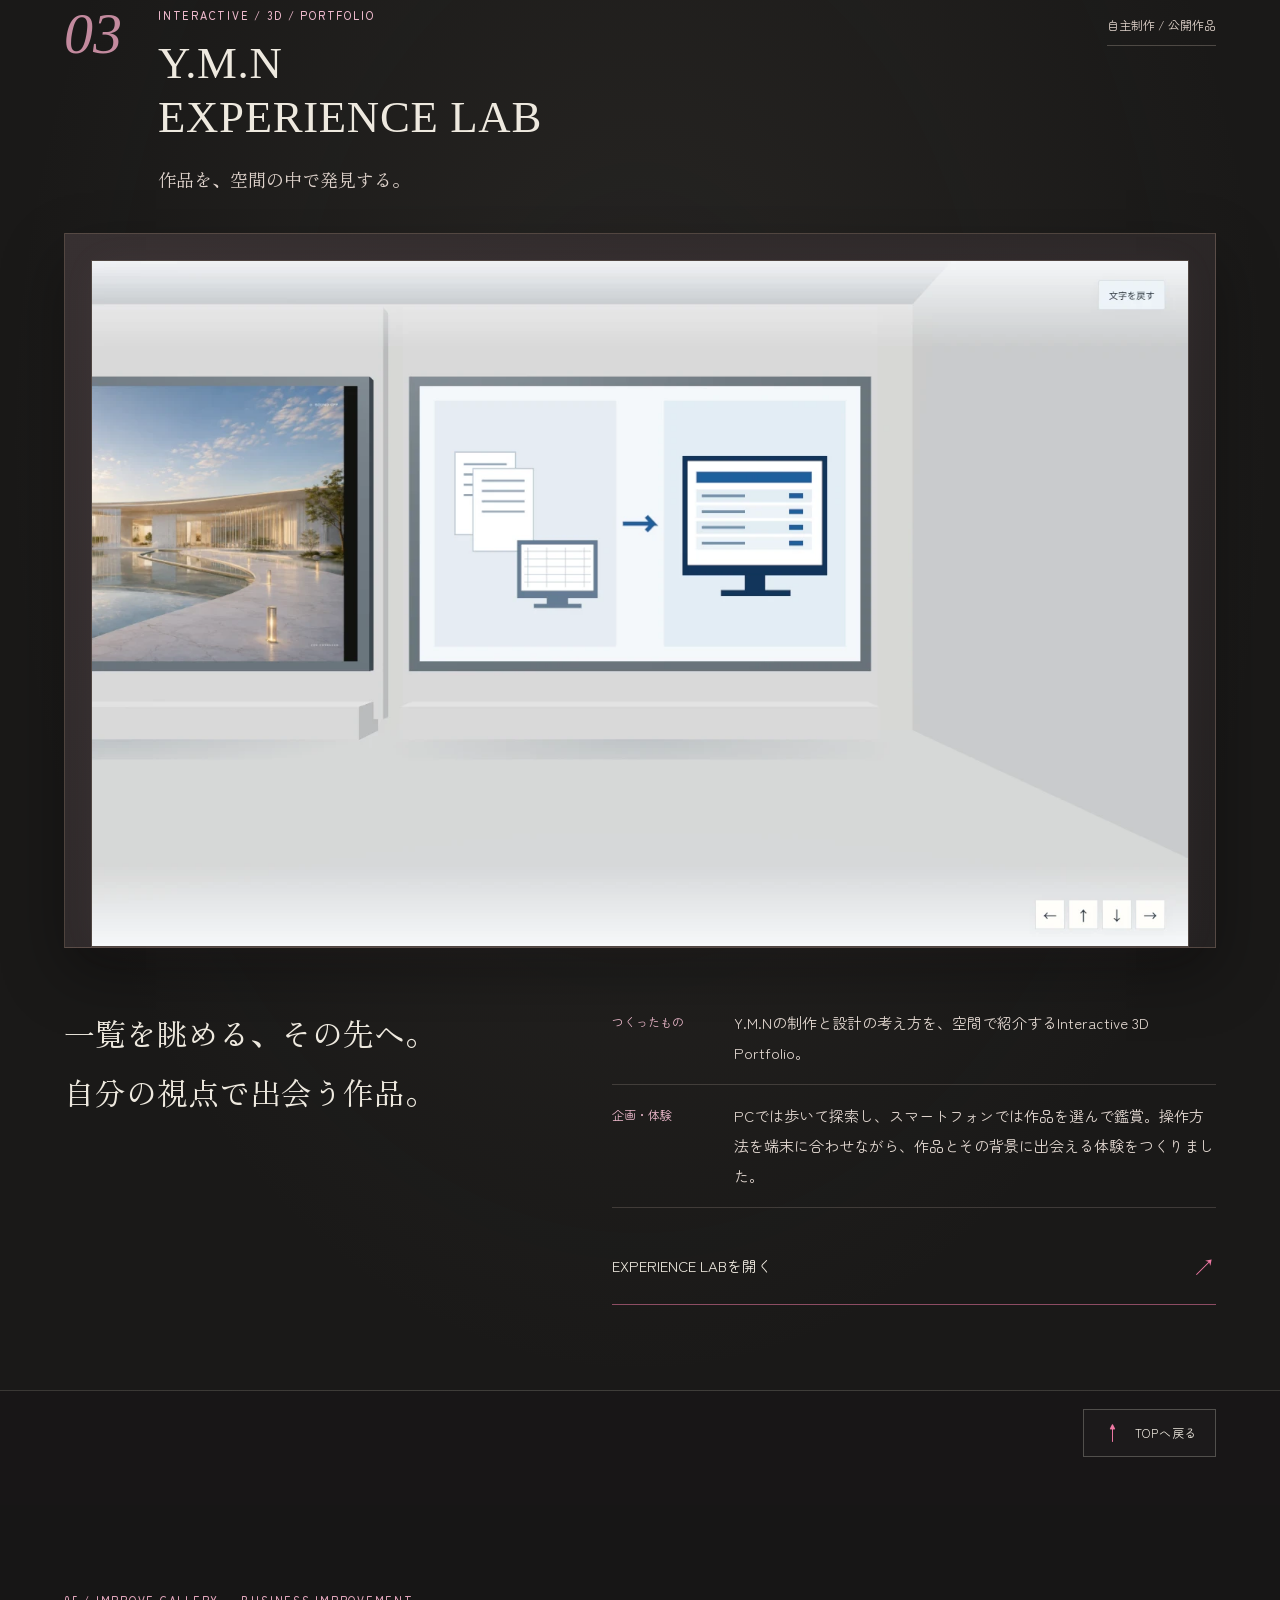
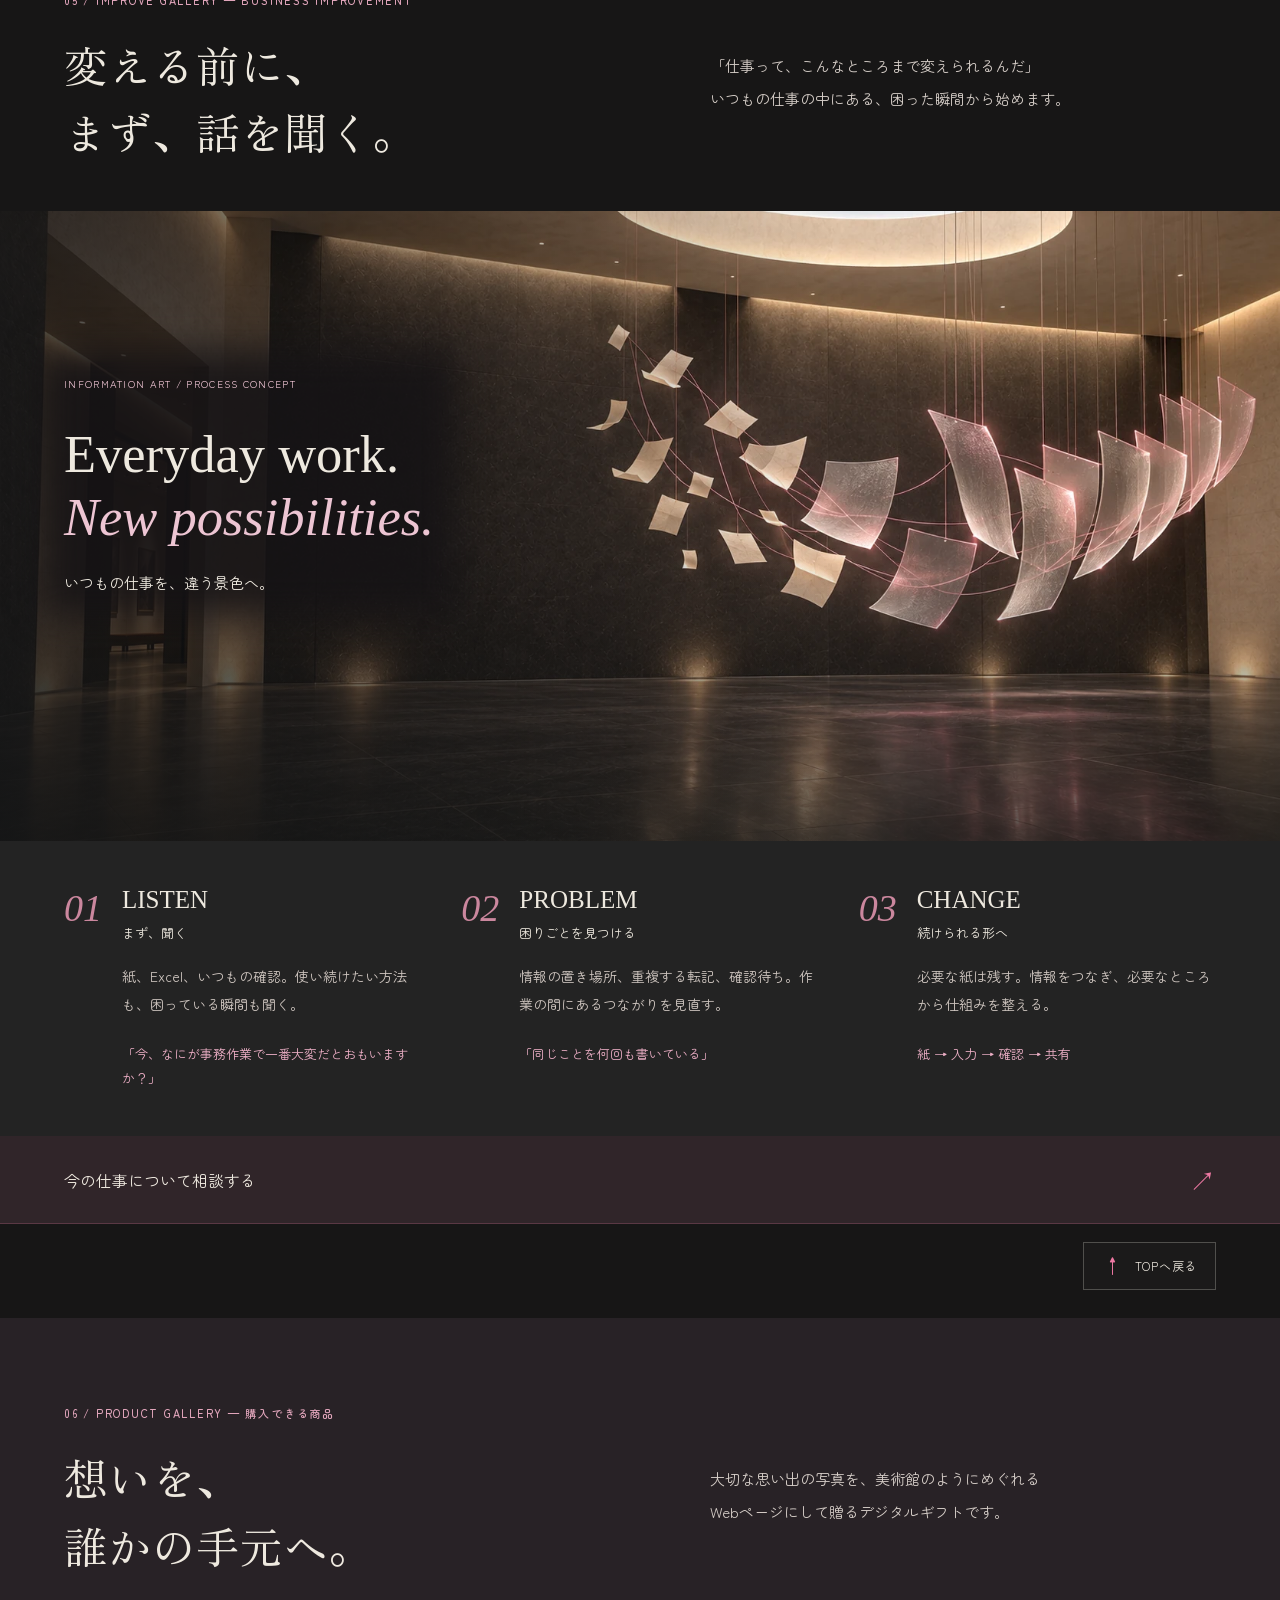
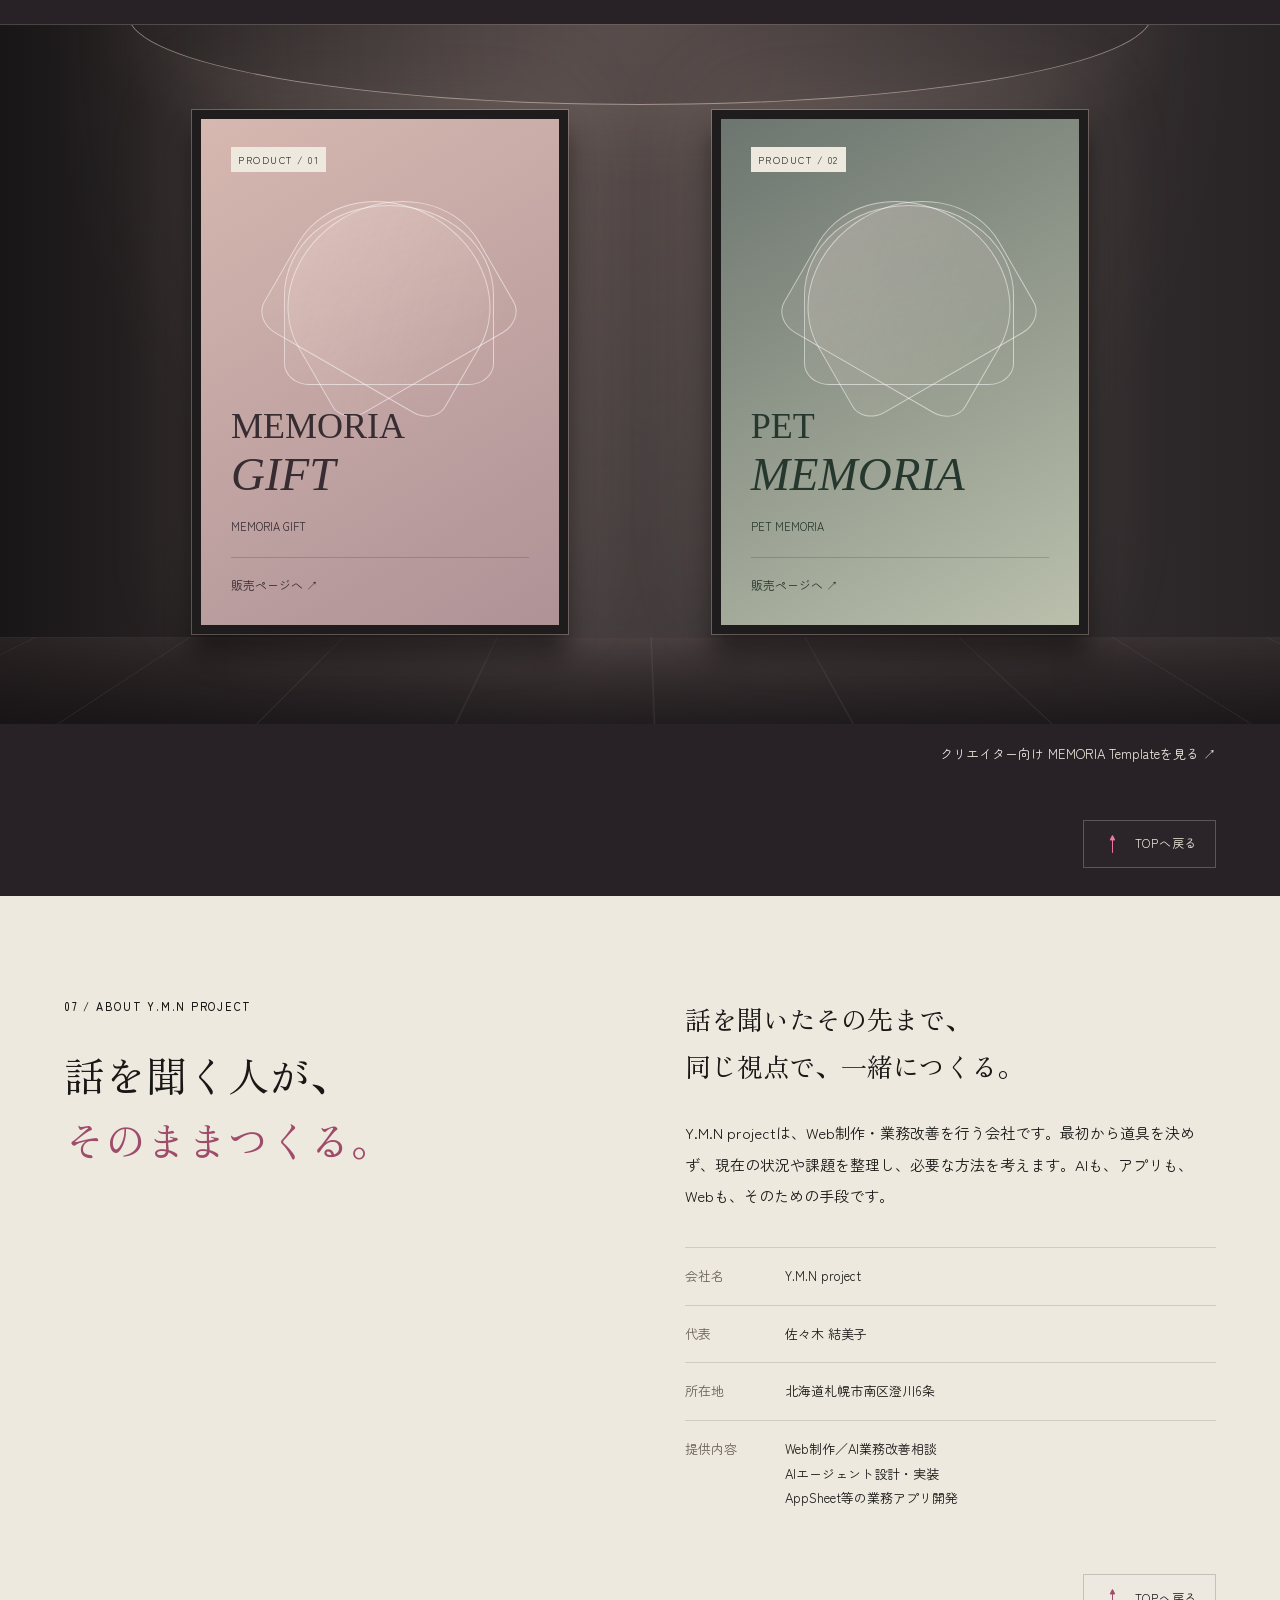
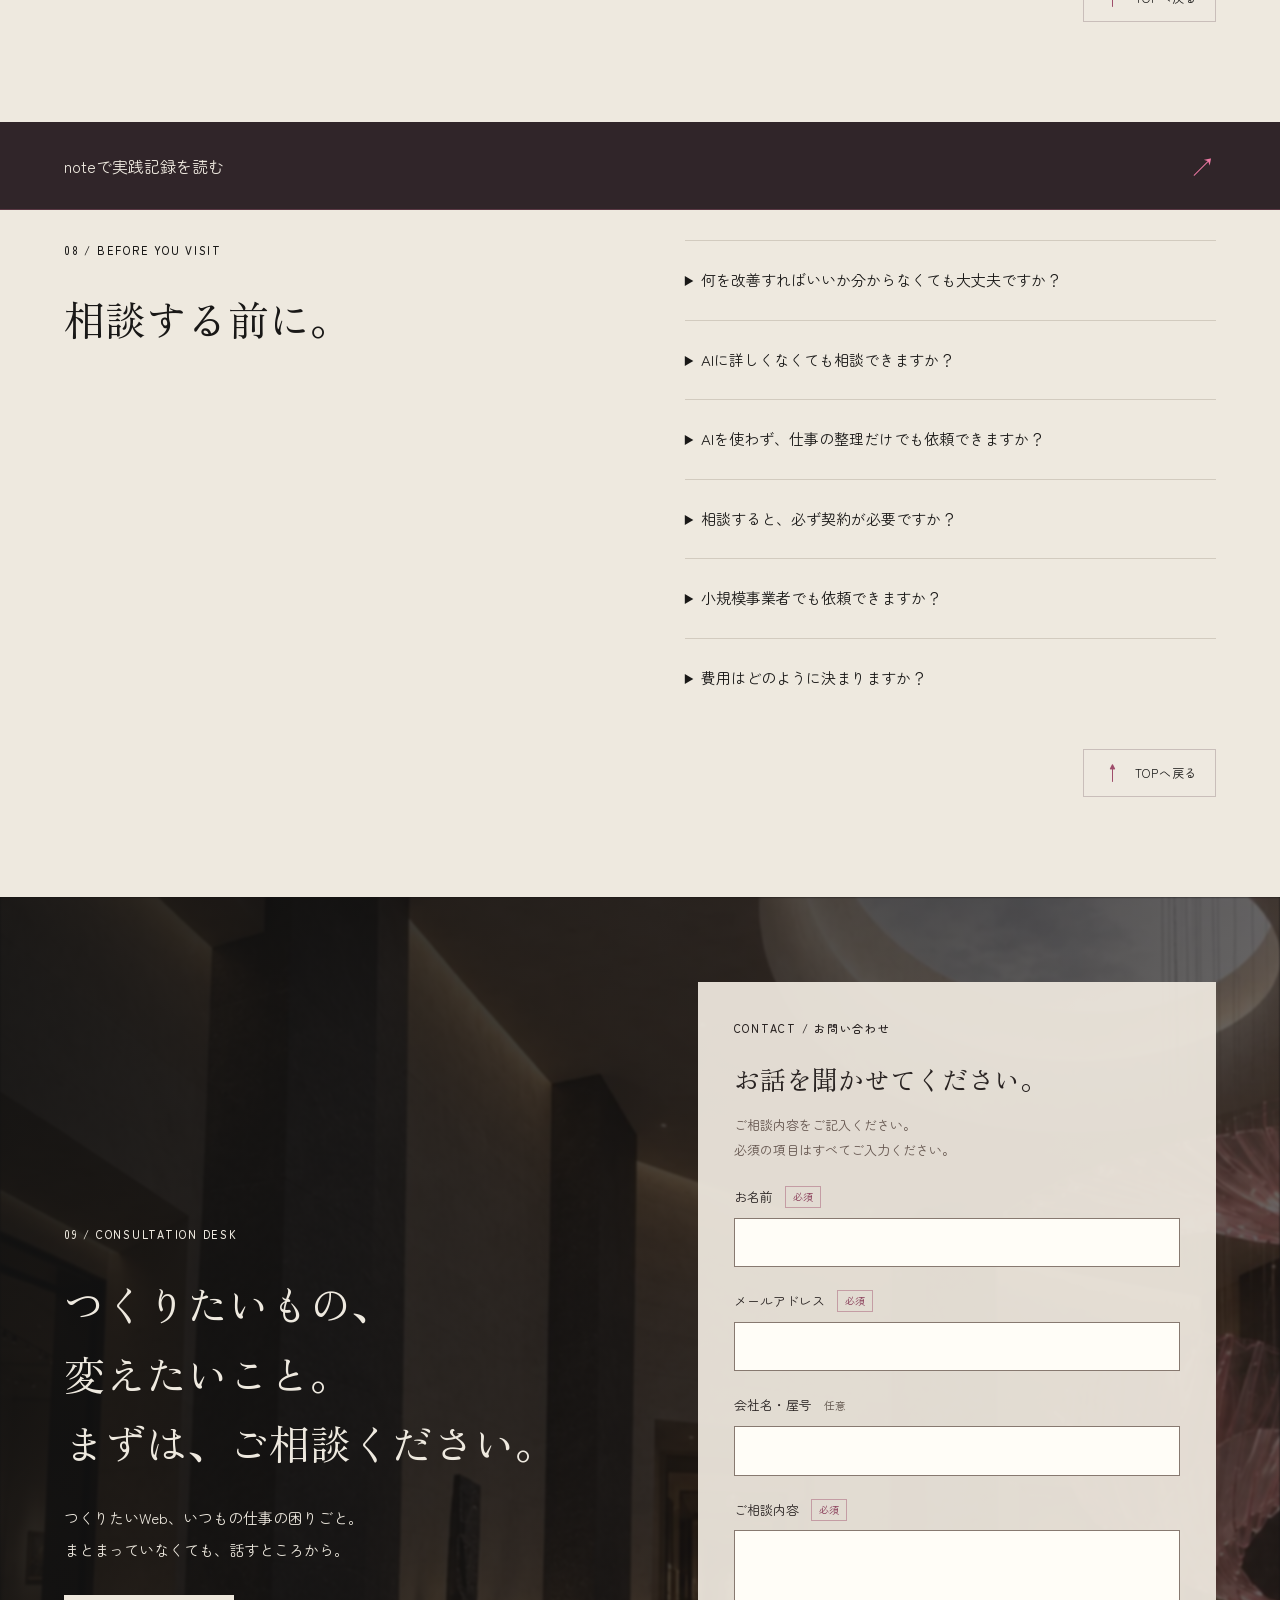
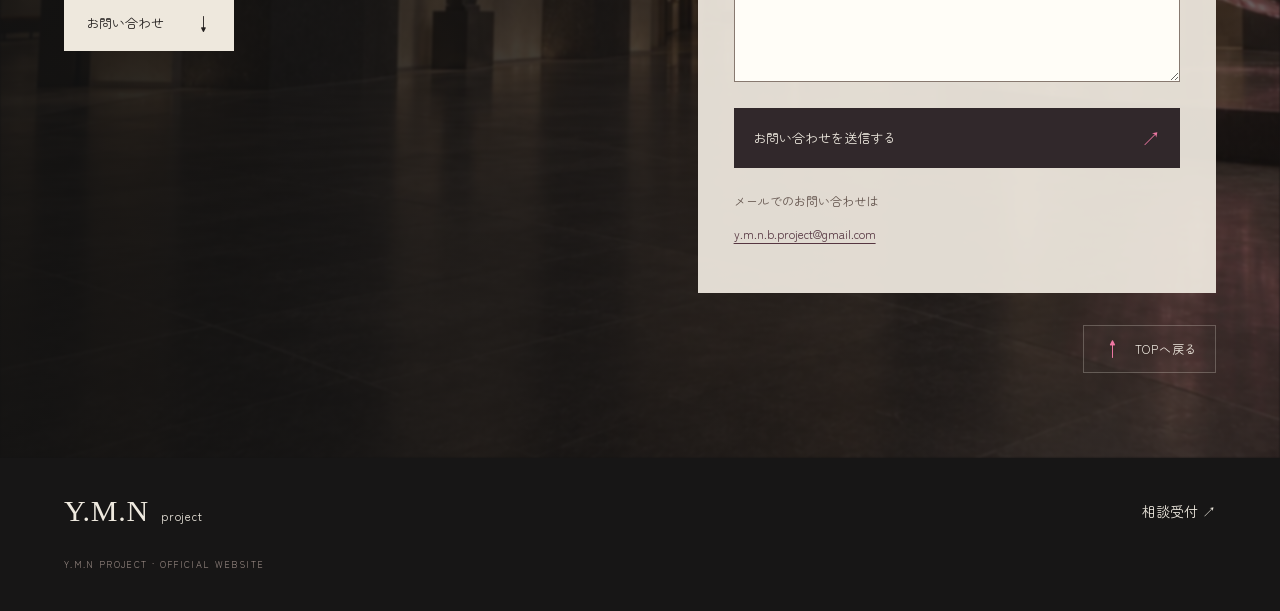
==== commit 08977c51: "Clarify site copy and use softer Japanese fonts" ====
--- a/index.html
+++ b/index.html
@@ -1,6 +1,6 @@
 <!doctype html>
 <html lang="ja">
-<head><meta charset="utf-8"><meta name="viewport" content="width=device-width,initial-scale=1"><title>Y.M.N project｜桜光の回廊</title><link rel="stylesheet" href="website-v2.css"><script src="enhance.js" defer></script><link rel="icon" href="data:,"></head>
+<head><meta charset="utf-8"><meta name="viewport" content="width=device-width,initial-scale=1"><title>Y.M.N project｜桜光の回廊</title><link rel="preconnect" href="https://fonts.googleapis.com"><link rel="preconnect" href="https://fonts.gstatic.com" crossorigin><link rel="stylesheet" href="https://fonts.googleapis.com/css2?family=Zen+Maru+Gothic:wght@400;500&family=Zen+Old+Mincho:wght@400&display=swap"><link rel="stylesheet" href="website-v2.css"><script src="enhance.js" defer></script><link rel="icon" href="data:,"></head>
 <body id="home">
 <a class="skip-link" href="#main">本文へスキップ</a>
 
@@ -12,18 +12,18 @@
  <div class="entrance-foot"><a href="#lobby">館内をめぐる <span>GRAND LOBBY ↓</span></a><a href="#products">記憶を届けるプロダクト <span>MEMORIA →</span></a><span class="art-caption">SAKURA LIGHT / MUSEUM CONCEPT</span></div>
 </section>
 <div id="reasons" tabindex="-1" style="height:0"></div>
-<section id="direction" class="direction paper" tabindex="-1"><div><p class="eyebrow">01 / NEW MUSEUM CONCEPT</p><h2>桜光の回廊<span>A Museum of Possibility</span></h2></div><div><p class="lead">このホームページの中で、Y.M.N projectの<br>「つくる」と「変える」に出会う。</p><p>大きな壁、頭上の開口、奥へ続く回廊。桜色の展示光が石の床へ落ちる。作品に心を動かされながら、何を依頼できるか、どんな会社か、どこから相談できるかが自然に分かる美術館を目指します。</p><p class="note">このWebサイトは、採用済みArt Directionを基にしたY.M.N projectの公式サイトです。建築・展示画像はAIによるConcept Visualで、実在施設・納品実績ではありません。通常のリンクとスクロールで進めます。</p></div>
+<section id="direction" class="direction paper" tabindex="-1"><div><p class="eyebrow">01 / NEW MUSEUM CONCEPT</p><h2>桜光の回廊<span>A Museum of Possibility</span></h2></div><div><p class="lead">ホームページをつくる。<br>事務作業を、もっと楽にする。</p><p>Y.M.N projectは、札幌のWeb制作・業務改善の会社です。見た人の心に残るホームページづくりと、紙やExcelで手間がかかっている事務作業の見直しを、お話を聞くところから一緒に進めます。</p><p class="note">サイト内の建築・展示の画像は、AIで作成したイメージです。実在の施設ではありません。</p></div>
  <div class="section-return"><a href="#entrance"><span aria-hidden="true">↑</span> TOPへ戻る</a></div>
 </section>
 <div id="services" tabindex="-1" style="height:0"></div>
-<section id="lobby" class="lobby-block" tabindex="-1"><div class="chapter-heading"><p class="eyebrow">02 / GRAND LOBBY</p><h2>ごゆっくり<br>ごらんください。</h2><p>Webをつくる。仕事を整える。想いを届ける。<br>ここが、Y.M.N projectの全体を見渡す場所です。</p></div>
+<section id="lobby" class="lobby-block" tabindex="-1"><div class="chapter-heading"><p class="eyebrow">02 / GRAND LOBBY</p><h2>ごゆっくり<br>ごらんください。</h2><p>Webをつくる。仕事を整える。想いを届ける。<br>ここから、見たい展示室を選んでください。</p></div>
  <div class="lobby environment"><img class="room-image" src="assets/entrance-refined.webp" alt="三つのGallery入口を持つ中央Lobbyの空間案" loading="lazy" decoding="async"><div class="lobby-sign create-sign"><a href="#create"><span>01 — CREATE GALLERY</span><strong>Web制作</strong><small>イメージから、体験を企画する。 ↗</small></a></div><div class="lobby-sign improve-sign"><a href="#improve"><span>02 — IMPROVE GALLERY</span><strong>業務改善</strong><small>話を聞き、仕事の流れを整える。 ↗</small></a></div><div class="lobby-sign product-sign"><a href="#products"><span>03 — PRODUCT GALLERY</span><strong>MEMORIA</strong><small>想いを届ける商品を見る。 ↗</small></a></div><div class="reception"><span>INFORMATION DESK</span><a href="#works">制作実績 ↗</a><a href="#about">会社概要 ↗</a><a href="#consultation">相談受付 ↗</a></div></div>
 
 
  <div class="section-return"><a href="#entrance"><span aria-hidden="true">↑</span> TOPへ戻る</a></div>
 </section>
-<section id="create" class="gallery-block" tabindex="-1"><div class="chapter-heading"><p class="eyebrow">03 / CREATE GALLERY — WEB DESIGN</p><h2>イメージを、<br>Webの体験にする。</h2><p>「Webって、こんなことまでできるんだ」<br>表現の前に、誰に何を届けるかを考える。その企画力を展示します。</p></div>
- <div class="create-stage environment"><img class="room-image" src="assets/create-gallery.webp" alt="巨大な桜色のデジタルアートが壁面と空間へ広がるCREATE Gallery" loading="lazy" decoding="async"><div class="exhibit-title"><span>CONCEPT EXHIBITION / 001</span><strong>From an idea,<br><em>an experience.</em></strong><p>イメージから、まだない体験へ。</p></div><div class="project-label"><span>企画について。</span><p>ホームページで<br>どんな気持ちが伝わるかを<br>企画します。</p></div></div>
+<section id="create" class="gallery-block" tabindex="-1"><div class="chapter-heading"><p class="eyebrow">03 / CREATE GALLERY — WEB DESIGN</p><h2>イメージを、<br>Webの体験にする。</h2><p>「Webって、こんなことまでできるんだ」<br>誰に何を伝えたいかを一緒に整理してから、デザインを考えます。</p></div>
+ <div class="create-stage environment"><img class="room-image" src="assets/create-gallery.webp" alt="巨大な桜色のデジタルアートが壁面と空間へ広がるCREATE Gallery" loading="lazy" decoding="async"><div class="exhibit-title"><span>CONCEPT EXHIBITION / 001</span><strong>From an idea,<br><em>an experience.</em></strong><p>イメージから、まだない体験へ。</p></div><div class="project-label"><span>企画について。</span><p>見た人に、<br>どんな気持ちを<br>届けたいか。<br>そこから考えます。</p></div></div>
  <div class="planning"><div><span>01 / IMAGE</span><h3>届けたい想いを聞く</h3><p>誰にどんなことが伝わればいいのか。伝えたい内容や目的を、一緒に整理します。</p></div><div><span>02 / DIRECTION</span><h3>体験を企画する</h3><p>見る順番、空間、文字、光、動き。伝える目的に合わせて選び、つなぐ。</p></div><div><span>03 / EXPERIENCE</span><h3>使えるWebにする</h3><p>感動だけでなく、情報に出会い、次の行動へ進めるWeb体験へ。</p></div></div>
  <div class="precheck-wrap"><article id="precheck" class="precheck" aria-labelledby="precheck-title" tabindex="-1"><div class="precheck-intro"><p class="precheck-eyebrow">BEFORE YOU PUBLISH</p><h3 id="precheck-title">AIで作ったサイトを、<br>公開する前に。</h3><p>せっかく形になったWebサイト。<br>でも、公開する前にどこを確かめればいいのか分からない。<br>そんなときのための、公開前チェックです。</p></div><ol class="precheck-list"><li><span>01 / RANGE</span><h4>確認する範囲</h4><p>同じサイトの最大5ページを、パソコンとスマートフォン相当の画面幅で見ていきます。</p></li><li><span>02 / CHECK</span><h4>確認すること</h4><p>表示のくずれ、リンク、メニューの動き、お問い合わせフォームの入力まで確かめます。</p></li><li><span>03 / REPORT</span><h4>お届けするもの</h4><p>気になった点と、どこから直すとよいかの順番を、PDFのレポートにまとめます。</p></li></ol><p class="precheck-note">実際の修正は、ご希望に合わせて別にお見積りします。チェックだけのご依頼でも大丈夫です。スマートフォン実機での検査や、フォームの送信・受信の確認は含みません。</p><a class="precheck-cta" href="#contact-form">公開前チェックについて相談する <span aria-hidden="true">↗</span></a></article></div>
 
@@ -53,17 +53,17 @@
 </section>
 
 <section id="improve" class="gallery-block" tabindex="-1"><div class="chapter-heading"><p class="eyebrow">05 / IMPROVE GALLERY — BUSINESS IMPROVEMENT</p><h2>変える前に、<br>まず、話を聞く。</h2><p>「仕事って、こんなところまで変えられるんだ」<br>いつもの仕事の中にある、困った瞬間から始めます。</p></div>
- <div class="improve-stage environment"><img class="room-image" src="assets/improve-gallery.webp" alt="紙の断片と透明な面が、一つの流れにつながるInformation Art" loading="lazy" decoding="async"><div class="exhibit-title"><span>INFORMATION ART / PROCESS CONCEPT</span><strong>Everyday work.<br><em>New possibilities.</em></strong><p>いつもの仕事を、違う景色へ。</p></div><div class="process-words"><span>同じ情報を何度も転記</span><span>どれが最新か分からない</span><span>確認が一人に集まる</span></div></div>
- <div class="process-story"><article><span class="step">01</span><div><h3>LISTEN <small>まず、聞く</small></h3><p>紙、Excel、いつもの確認。使い続けたい方法も、困っている瞬間も聞く。</p><strong>「今、なにが事務作業で一番大変だとおもいますか？」</strong></div></article><article><span class="step">02</span><div><h3>PROBLEM <small>困りごとを見つける</small></h3><p>情報の置き場所、重複する転記、確認待ち。作業の間にあるつながりを見直す。</p><strong>「これ、うちも困っている。」</strong></div></article><article><span class="step">03</span><div><h3>CHANGE <small>続けられる形へ</small></h3><p>必要な紙は残す。情報をつなぎ、必要なところから仕組みを整える。</p><strong>紙 → 入力 → 確認 → 共有</strong></div></article></div>
+ <div class="improve-stage environment"><img class="room-image" src="assets/improve-gallery.webp" alt="紙の断片と透明な面が、一つの流れにつながるInformation Art" loading="lazy" decoding="async"><div class="exhibit-title"><span>INFORMATION ART / PROCESS CONCEPT</span><strong>Everyday work.<br><em>New possibilities.</em></strong><p>いつもの仕事を、違う景色へ。</p></div></div>
+ <div class="process-story"><article><span class="step">01</span><div><h3>LISTEN <small>まず、聞く</small></h3><p>紙、Excel、いつもの確認。使い続けたい方法も、困っている瞬間も聞く。</p><strong>「今、なにが事務作業で一番大変だとおもいますか？」</strong></div></article><article><span class="step">02</span><div><h3>PROBLEM <small>困りごとを見つける</small></h3><p>情報の置き場所、重複する転記、確認待ち。作業の間にあるつながりを見直す。</p><strong>「同じことを何回も書いている」</strong></div></article><article><span class="step">03</span><div><h3>CHANGE <small>続けられる形へ</small></h3><p>必要な紙は残す。情報をつなぎ、必要なところから仕組みを整える。</p><strong>紙 → 入力 → 確認 → 共有</strong></div></article></div>
  <a class="gallery-consult" href="#consultation">今の仕事について相談する <span>↗</span></a>
 
  <div class="section-return"><a href="#entrance"><span aria-hidden="true">↑</span> TOPへ戻る</a></div>
 </section>
-<section id="products" class="product-block" tabindex="-1"><div class="chapter-heading"><p class="eyebrow">06 / PRODUCT GALLERY — 購入できる商品</p><h2>想いを、<br>誰かの手元へ。</h2><p>MEMORIAのプロダクトを、既存の販売ページへ。<br>作品の鑑賞と、商品の購入を分けて案内します。</p></div><div class="product-room"><div class="product-ceiling"></div><a class="product-display gift" href="https://petmemoria.base.ec/items/159579485" target="_blank" rel="noopener"><span>PRODUCT / 01</span><div class="product-art" aria-hidden="true"><i></i><i></i><i></i></div><h3>MEMORIA<br><em>GIFT</em></h3><p>MEMORIA GIFT</p><span class="sales-link">販売ページへ ↗</span></a><a class="product-display pet" href="https://petmemoria.base.ec/items/159567709" target="_blank" rel="noopener"><span>PRODUCT / 02</span><div class="product-art" aria-hidden="true"><i></i><i></i><i></i></div><h3>PET<br><em>MEMORIA</em></h3><p>PET MEMORIA</p><span class="sales-link">販売ページへ ↗</span></a><div class="product-floor"></div></div><p class="board-caption">商品展示の空間・組版案です。額内の図形は環境グラフィックで商品実物ではありません。商品写真は確認済み販売素材へ置換する前提。価格・仕様・利用条件は転載せず、販売ページで案内します。</p><a class="template-link" href="https://gum.co/u/j6dyedb5" target="_blank" rel="noopener">クリエイター向け MEMORIA Templateを見る ↗</a>
+<section id="products" class="product-block" tabindex="-1"><div class="chapter-heading"><p class="eyebrow">06 / PRODUCT GALLERY — 購入できる商品</p><h2>想いを、<br>誰かの手元へ。</h2><p>大切な思い出の写真を、美術館のようにめぐれる<br>Webページにして贈るデジタルギフトです。</p></div><div class="product-room"><div class="product-ceiling"></div><a class="product-display gift" href="https://petmemoria.base.ec/items/159579485" target="_blank" rel="noopener"><span>PRODUCT / 01</span><div class="product-art" aria-hidden="true"><i></i><i></i><i></i></div><h3>MEMORIA<br><em>GIFT</em></h3><p>MEMORIA GIFT</p><span class="sales-link">販売ページへ ↗</span></a><a class="product-display pet" href="https://petmemoria.base.ec/items/159567709" target="_blank" rel="noopener"><span>PRODUCT / 02</span><div class="product-art" aria-hidden="true"><i></i><i></i><i></i></div><h3>PET<br><em>MEMORIA</em></h3><p>PET MEMORIA</p><span class="sales-link">販売ページへ ↗</span></a><div class="product-floor"></div></div><a class="template-link" href="https://gum.co/u/j6dyedb5" target="_blank" rel="noopener">クリエイター向け MEMORIA Templateを見る ↗</a>
  <div class="section-return"><a href="#entrance"><span aria-hidden="true">↑</span> TOPへ戻る</a></div>
 </section>
 <div id="company" tabindex="-1" style="height:0"></div>
-<section id="about" class="about paper" tabindex="-1"><div><p class="eyebrow">07 / ABOUT Y.M.N PROJECT</p><h2>相談する人。<br>考える人。<br>つくる人。<br><em>分断されない。</em></h2></div><div><p class="lead">話を聞いたその先まで、<br>同じ視点で、一緒につくる。</p><p>Y.M.N projectは、Web制作・業務改善を行う会社です。最初から道具を決めず、現在の状況や課題を整理し、必要な方法を考えます。AIも、アプリも、Webも、そのための手段です。</p><dl class="company"><div><dt>会社名</dt><dd>Y.M.N project</dd></div><div><dt>代表</dt><dd>佐々木 結美子</dd></div><div><dt>所在地</dt><dd>北海道札幌市南区澄川6条</dd></div><div><dt>提供内容</dt><dd>Web制作／AI業務改善相談<br>AIエージェント設計・実装<br>AppSheet等の業務アプリ開発</dd></div></dl></div>
+<section id="about" class="about paper" tabindex="-1"><div><p class="eyebrow">07 / ABOUT Y.M.N PROJECT</p><h2>話を聞く人が、<br><em>そのままつくる。</em></h2></div><div><p class="lead">話を聞いたその先まで、<br>同じ視点で、一緒につくる。</p><p>Y.M.N projectは、Web制作・業務改善を行う会社です。最初から道具を決めず、現在の状況や課題を整理し、必要な方法を考えます。AIも、アプリも、Webも、そのための手段です。</p><dl class="company"><div><dt>会社名</dt><dd>Y.M.N project</dd></div><div><dt>代表</dt><dd>佐々木 結美子</dd></div><div><dt>所在地</dt><dd>北海道札幌市南区澄川6条</dd></div><div><dt>提供内容</dt><dd>Web制作／AI業務改善相談<br>AIエージェント設計・実装<br>AppSheet等の業務アプリ開発</dd></div></dl></div>
  <div class="section-return"><a href="#entrance"><span aria-hidden="true">↑</span> TOPへ戻る</a></div>
 </section>
 <div id="journal" tabindex="-1"><a class="gallery-consult" href="https://note.com/ymnpro2026" target="_blank" rel="noopener noreferrer">noteで実践記録を読む <span aria-hidden="true">↗</span></a></div>
@@ -71,7 +71,7 @@
  <div class="section-return"><a href="#entrance"><span aria-hidden="true">↑</span> TOPへ戻る</a></div>
 </section>
 <div id="contact" tabindex="-1" style="height:0"></div>
-<section id="consultation" class="consultation environment" tabindex="-1"><img class="room-image" src="assets/entrance-refined.webp" alt="Galleryの手前に戻る相談受付の空間案" loading="lazy" decoding="async"><div class="consult-copy"><p class="eyebrow">09 / CONSULTATION DESK</p><h2><span>作りたい創造したもの</span><br><span>まずは相談からどうぞ。</span></h2><p>つくりたいWeb、いつもの仕事の困りごと。<br>まとまっていなくても、話すところから。</p><a class="button light" href="#contact-form">お問い合わせ <span aria-hidden="true">↓</span></a></div><form id="contact-form" class="contact-form" action="https://formspree.io/f/xrpzepyr" method="POST" aria-labelledby="contact-form-title" tabindex="-1">
+<section id="consultation" class="consultation environment" tabindex="-1"><img class="room-image" src="assets/entrance-refined.webp" alt="Galleryの手前に戻る相談受付の空間案" loading="lazy" decoding="async"><div class="consult-copy"><p class="eyebrow">09 / CONSULTATION DESK</p><h2><span>つくりたいもの、</span><span>変えたいこと。</span><br><span>まずは、ご相談ください。</span></h2><p>つくりたいWeb、いつもの仕事の困りごと。<br>まとまっていなくても、話すところから。</p><a class="button light" href="#contact-form">お問い合わせ <span aria-hidden="true">↓</span></a></div><form id="contact-form" class="contact-form" action="https://formspree.io/f/xrpzepyr" method="POST" aria-labelledby="contact-form-title" tabindex="-1">
  <p class="eyebrow">CONTACT / お問い合わせ</p>
  <h3 id="contact-form-title"><span>お話を</span><span>聞かせてください。</span></h3>
  <p class="form-intro">ご相談内容をご記入ください。<br>必須の項目はすべてご入力ください。</p>
--- a/website-v2.css
+++ b/website-v2.css
@@ -1,4 +1,4 @@
-:root{--pink:#EE78A3;--ink:#191817;--ivory:#eee9df;--muted:#c7beb6;--sans:"Yu Gothic","Hiragino Kaku Gothic ProN",Meiryo,sans-serif;--serif:"Yu Mincho","Hiragino Mincho ProN",serif;--pad:clamp(24px,5vw,86px)}
+:root{--pink:#EE78A3;--ink:#191817;--ivory:#eee9df;--muted:#c7beb6;--sans:"Zen Maru Gothic","Yu Gothic","Hiragino Kaku Gothic ProN",Meiryo,sans-serif;--serif:"Zen Old Mincho","Yu Mincho","Hiragino Mincho ProN",serif;--pad:clamp(24px,5vw,86px)}
 *{box-sizing:border-box}html{scroll-behavior:smooth;scroll-padding-top:90px}body{margin:0;color:var(--ivory);background:#171616;font:15px/1.9 var(--sans)}a{color:inherit;text-decoration:none}img{max-width:100%;display:block}h1,h2,h3,p,figure{margin:0}h1,h2,h3{font-weight:400}h1,h2{font-family:var(--serif)}a:focus-visible,summary:focus-visible{outline:2px solid var(--pink);outline-offset:5px}a,summary{touch-action:manipulation}::selection{background:#EE78A3;color:#191817}.review-bar{height:36px;padding:0 26px;background:#e9e2d6;color:#403d38;display:flex;justify-content:space-between;align-items:center;font-size:10px;letter-spacing:.07em}.review-bar b{font-weight:400;margin-left:20px}.review-bar a{border-bottom:1px solid #777}.museum-header{position:sticky;top:0;z-index:40;height:76px;background:#171515ed;backdrop-filter:blur(16px);border-bottom:1px solid #f2eade24;display:flex;align-items:center;padding:0 var(--pad);gap:35px}.brand{font:30px/1 Georgia,serif;white-space:nowrap;letter-spacing:.025em}.brand small{font:12px var(--sans);margin-left:4px}.museum-header>nav{display:flex;gap:26px;margin-left:auto}.museum-header nav a{font-size:12px;min-height:44px;display:flex;align-items:center;position:relative;white-space:nowrap}.museum-header nav a:hover{color:var(--pink)}.consult-nav{border:1px solid #ee78a37a;padding:7px 19px;min-height:44px;font-size:13px;white-space:nowrap}.consult-nav span{margin-left:28px;color:var(--pink)}.mobile-menu{display:none}.environment{position:relative;isolation:isolate;overflow:hidden}.room-image{position:absolute;z-index:-2;inset:0;width:100%;height:100%;object-fit:cover}.environment:after{content:"";position:absolute;z-index:-1;inset:0;pointer-events:none}.entrance{height:calc(100svh - 112px);min-height:690px;max-height:1050px}.entrance .room-image{object-position:60% 46%}.entrance:after{background:linear-gradient(90deg,rgba(13,13,16,.68),rgba(18,15,16,.08) 65%),linear-gradient(0deg,rgba(11,12,14,.94),transparent 55%)}.entrance-copy{position:absolute;left:var(--pad);top:25%;width:60%;max-width:760px}.eyebrow{font-size:11px;letter-spacing:.16em;font-weight:500}.entrance-copy .eyebrow{color:#f5cee0}.entrance-copy h1{font-size:clamp(37px,3.8vw,62px);line-height:1.55;letter-spacing:.025em;margin:24px 0 20px;text-shadow:0 2px 20px #0007}.entrance-copy>p:not(.eyebrow){font-size:15px;line-height:2.1;text-shadow:0 1px 10px #000}.hero-actions{display:flex;gap:15px;margin-top:28px}.button{display:inline-flex;align-items:center;justify-content:space-between;gap:30px;min-height:50px;padding:11px 22px;font-size:13px}.button span{font-size:18px}.light{background:#eee8dd;color:#24201f}.glass{border:1px solid #f5ebdf85;background:#16171766;backdrop-filter:blur(8px)}.button:hover{box-shadow:inset 0 -3px var(--pink)}.entrance-foot{position:absolute;bottom:0;left:var(--pad);right:var(--pad);border-top:1px solid #eee4d73b;display:flex;gap:60px;align-items:center;padding:20px 0}.entrance-foot a{font-size:13px;display:flex;gap:25px;align-items:center;min-height:40px}.entrance-foot a span{font-size:10px;color:#f5bbd1;letter-spacing:.08em}.art-caption{font-size:9px;letter-spacing:.14em;margin-left:auto;color:#c7beb6}.paper{background:var(--ivory);color:var(--ink)}.direction,.about,.faq,.system{padding:100px var(--pad);display:grid;grid-template-columns:1fr 1fr;gap:7vw}.direction h2,.system h2,.about h2,.faq h2{font-size:clamp(30px,3.2vw,48px);line-height:1.6;margin-top:25px}.direction h2 span{display:block;font:italic 24px/1.5 Georgia,serif;margin-top:9px;color:#695e59}.lead{font-family:var(--serif);font-size:26px;line-height:1.8;margin-bottom:28px}.direction p:not(.lead):not(.eyebrow),.about p:not(.lead):not(.eyebrow){line-height:2.1}.note{font-size:12px!important;line-height:1.9!important;opacity:.72;margin-top:25px}.chapter-heading{padding:85px var(--pad) 45px;display:grid;grid-template-columns:1.1fr 1fr;column-gap:7vw}.chapter-heading .eyebrow{grid-column:1/-1;color:#e1a5bb;margin-bottom:20px}.chapter-heading h2{font-size:clamp(32px,3.4vw,52px);line-height:1.55}.chapter-heading>p:last-child{padding-top:18px;line-height:2.2;color:#d5cdc7}.lobby{height:690px}.lobby:after{background:linear-gradient(0deg,#131211de,transparent 65%),linear-gradient(90deg,#12121235,transparent)}.lobby-sign{position:absolute;width:25%;max-width:340px;border-left:2px solid var(--pink);background:linear-gradient(90deg,#151415ed,#15141599);backdrop-filter:blur(8px);padding:21px 25px}.lobby-sign a{display:block}.lobby-sign span{font-size:10px;letter-spacing:.14em;color:#f0b5cb}.lobby-sign strong{font:28px/1.8 var(--serif);display:block}.lobby-sign small{font-size:12px}.create-sign{left:6%;top:36%}.improve-sign{left:38%;top:48%}.product-sign{right:5%;top:28%}.reception{position:absolute;bottom:35px;left:var(--pad);right:var(--pad);display:flex;align-items:center;gap:45px;border-top:1px solid #eee4d73b;padding-top:24px}.reception>span{font-size:10px;letter-spacing:.12em;margin-right:auto;color:#d3bfb4}.reception a{font-size:14px;min-height:44px;display:flex;align-items:center}.board-caption{font-size:12px;color:#b9b1a9;padding:20px var(--pad);line-height:1.9;background:#1d1b1b;border-bottom:1px solid #e8d8c71c}.create-stage{height:720px}.create-stage:after{background:linear-gradient(90deg,#121314ad,transparent 60%),linear-gradient(0deg,#121212b0,transparent 32%)}.exhibit-title{position:absolute;left:var(--pad);top:22%;max-width:50%}.exhibit-title>span{font-size:10px;letter-spacing:.13em;color:#ffd2e2}.exhibit-title strong{font:clamp(36px,4.1vw,64px)/1.2 Georgia,serif;display:block;margin-top:26px}.exhibit-title strong em{font-weight:400;color:#edc5d3}.exhibit-title p{font-size:15px;margin-top:20px}.project-label{position:absolute;right:var(--pad);bottom:40px;padding:22px 30px;border-left:1px solid var(--pink);background:#151517a8;backdrop-filter:blur(12px)}.project-label span{font-size:10px;letter-spacing:.13em}.project-label p{font:24px/1.8 var(--serif);margin-top:8px}.planning{display:grid;grid-template-columns:repeat(3,1fr);gap:55px;padding:45px var(--pad);background:#201d1d}.planning span{font-size:11px;color:#eea4bf;letter-spacing:.12em}.planning h3{font-family:var(--serif);font-size:22px;margin:16px 0 12px}.planning p{font-size:14px;color:#ccc2bb;line-height:2}.gallery-consult{display:flex;justify-content:space-between;align-items:center;font-size:16px;min-height:88px;padding:18px var(--pad);background:#302529;border-bottom:1px solid #ee78a339}.gallery-consult span{font-size:27px;color:var(--pink)}.works{display:grid;grid-template-columns:.75fr 1.25fr;gap:7vw;padding:90px var(--pad);align-items:center}.works h2{font-size:40px;line-height:1.7;margin:20px 0}.works h3{font:30px Georgia,serif;margin:20px 0 14px}.works-copy>p{font-size:14px}.works figure img{box-shadow:0 18px 60px #47312529;border:10px solid #dbd3c5}.works figcaption{font-size:11px;margin-top:15px;color:#625b55}.text-link{display:inline-block;margin-top:25px;padding-bottom:10px;border-bottom:1px solid #7f555f;min-height:44px}.improve-stage{height:630px}.improve-stage .room-image{object-position:center}.improve-stage:after{background:linear-gradient(90deg,#141516c9,transparent 65%),linear-gradient(0deg,#131515ba,transparent 45%)}.improve-stage .exhibit-title{top:25%}.process-words{position:absolute;bottom:32px;right:var(--pad);display:flex;gap:20px}.process-words span{font-size:13px;padding:7px 16px;background:#18171ace;border-left:1px solid #ee78a3}.process-story{display:grid;grid-template-columns:repeat(3,1fr);gap:40px;padding:45px var(--pad);background:#232323}.process-story article{display:flex;gap:20px}.step{font:italic 38px Georgia,serif;color:#cb879e}.process-story h3{font:25px Georgia,serif}.process-story h3 small{display:block;font:13px var(--sans);margin:9px 0 20px}.process-story p{font-size:14px;line-height:2;color:#d0c7c1}.process-story strong{display:block;font-size:13px;font-weight:400;color:#edafc6;margin-top:24px}.product-block{background:#282226}.product-room{position:relative;isolation:isolate;min-height:700px;padding:85px 15% 90px;display:grid;grid-template-columns:1fr 1fr;gap:16%;overflow:hidden;background:radial-gradient(ellipse at 50% 0%,#77665f66,transparent 65%),linear-gradient(90deg,#191617,#453d3e 45%,#282426);border-top:1px solid #c9bdb744}.product-ceiling{position:absolute;z-index:-1;top:-100px;width:80%;height:180px;border:1px solid #f3dcd181;left:10%;border-radius:50%;box-shadow:0 25px 70px #ffe6d512}.product-floor{position:absolute;bottom:-80px;height:225px;left:-20%;width:140%;z-index:-1;background:repeating-linear-gradient(90deg,transparent 0,transparent 180px,#eee3da13 181px,#eee3da13 182px),linear-gradient(#65504f33,#110f11);transform:perspective(500px) rotateX(55deg);border-top:1px solid #d0b6b833}.product-display{position:relative;min-height:460px;padding:28px 30px;background:linear-gradient(150deg,#d6b8b0,#ae9296);color:#372c31;border:9px solid #1e1c1d;box-shadow:0 0 0 1px #dcc1b654,0 22px 25px #0007,0 -20px 90px #f1ddce18;display:flex;flex-direction:column}.product-display>span:first-child{font-size:10px;letter-spacing:.15em}.product-display h3{font:36px/1.15 Georgia,serif;z-index:2;margin-top:auto}.product-display h3 em{font-size:47px;font-weight:400}.product-display p{font-size:11px;margin-top:15px}.product-display .sales-link{font-size:12px;border-top:1px solid #50323b40;display:block;padding-top:16px;margin-top:20px}.pet{background:linear-gradient(150deg,#6c756f,#bac0ac);color:#26372e}.product-art{position:absolute;left:20%;right:15%;top:15%;height:200px}.product-art i{position:absolute;inset:5%;border:1px solid #ffffff80;border-radius:50% 50% 12% 12%;transform:rotate(-30deg);background:linear-gradient(135deg,#fae5de22,transparent)}.product-art i:nth-child(2){transform:rotate(0)}.product-art i:nth-child(3){transform:rotate(30deg)}.template-link{display:block;text-align:right;padding:18px var(--pad) 35px;font-size:13px}.about h2 em{font-style:normal;color:#9e4c6a}.company{margin-top:35px}.company div{display:grid;grid-template-columns:100px 1fr;border-top:1px solid #7464553a;padding:16px 0;font-size:13px}.company dt{color:#6c625a}.company dd{margin:0}.faq{padding-top:30px}.faq details{border-top:1px solid #7464553a;padding:17px 0}.faq summary{cursor:pointer;font-size:15px;min-height:44px;padding-block:8px}.faq details p{font-size:14px;padding:10px 5px;line-height:2}.consultation{padding:85px var(--pad);display:grid;grid-template-columns:1fr 1fr;gap:10%;min-height:720px}.consultation .room-image{object-position:32% 70%;filter:blur(1px)}.consultation:after{background:linear-gradient(90deg,#121212eb,#151212a3)}.consult-copy{align-self:center}.consult-copy h2{font-size:clamp(30px,3.2vw,46px);line-height:1.7;margin:24px 0}.consult-copy p:not(.eyebrow){font-size:15px;line-height:2.1}.consult-copy .button{margin-top:30px}.form-mock{background:#eee8deeb;color:#292322;padding:30px 35px;align-self:center}.form-mock>span{font-size:11px;letter-spacing:.12em}.form-mock>div{margin-top:20px}.form-mock b{font-size:12px;font-weight:400}.form-mock small{margin-left:12px;font-size:10px;opacity:.7}.form-mock i{display:block;height:30px;border-bottom:1px solid #6450485e}.form-mock i.textarea{height:60px}.form-mock p{font-size:11px;line-height:1.9;margin-top:25px}.system{gap:50px 7vw}.material-list article{position:relative;padding-left:70px;margin-bottom:30px}.material-list h3{font-size:13px;letter-spacing:.06em;margin-bottom:9px}.material-list small{font-size:11px;margin-left:8px;color:#805263}.material-list p{font-size:14px;line-height:2}.swatch{position:absolute;left:0;top:0;width:44px;height:65px}.pink{background:#EE78A3}.stone{background:linear-gradient(100deg,#d5cbb9 0 50%,#332f2b 50%)}.swatch.glass{background-color:#e5d6cf}.swatch.glass{border:1px solid #9b8288;background:linear-gradient(125deg,#fce8e733,#bc98a483)}.responsive-note{grid-column:1/-1;display:grid;grid-template-columns:repeat(3,1fr);gap:40px;border-top:1px solid #83726340;padding-top:35px}.responsive-note h3{font-size:15px;margin-bottom:15px}.responsive-note p{font-size:14px;line-height:2}footer{padding:38px var(--pad);display:flex;align-items:center;gap:30px;flex-wrap:wrap}footer p{font-size:11px;color:#c7bcb6}footer>a:not(.brand){margin-left:auto;font-size:14px}footer>span{width:100%;font-size:9px;letter-spacing:.15em;color:#9b8c86}
 .button.glass{background:#16171780;color:var(--ivory)}
 @media(max-width:1100px){.museum-header{gap:20px}.museum-header>nav{gap:17px}.entrance-copy{width:70%}.entrance-foot{gap:30px}.art-caption{display:none}.project-label{padding:16px 22px}.process-story{gap:25px}.process-story article{display:block}.step{display:block;margin-bottom:20px}.product-room{padding-inline:10%;gap:10%}}
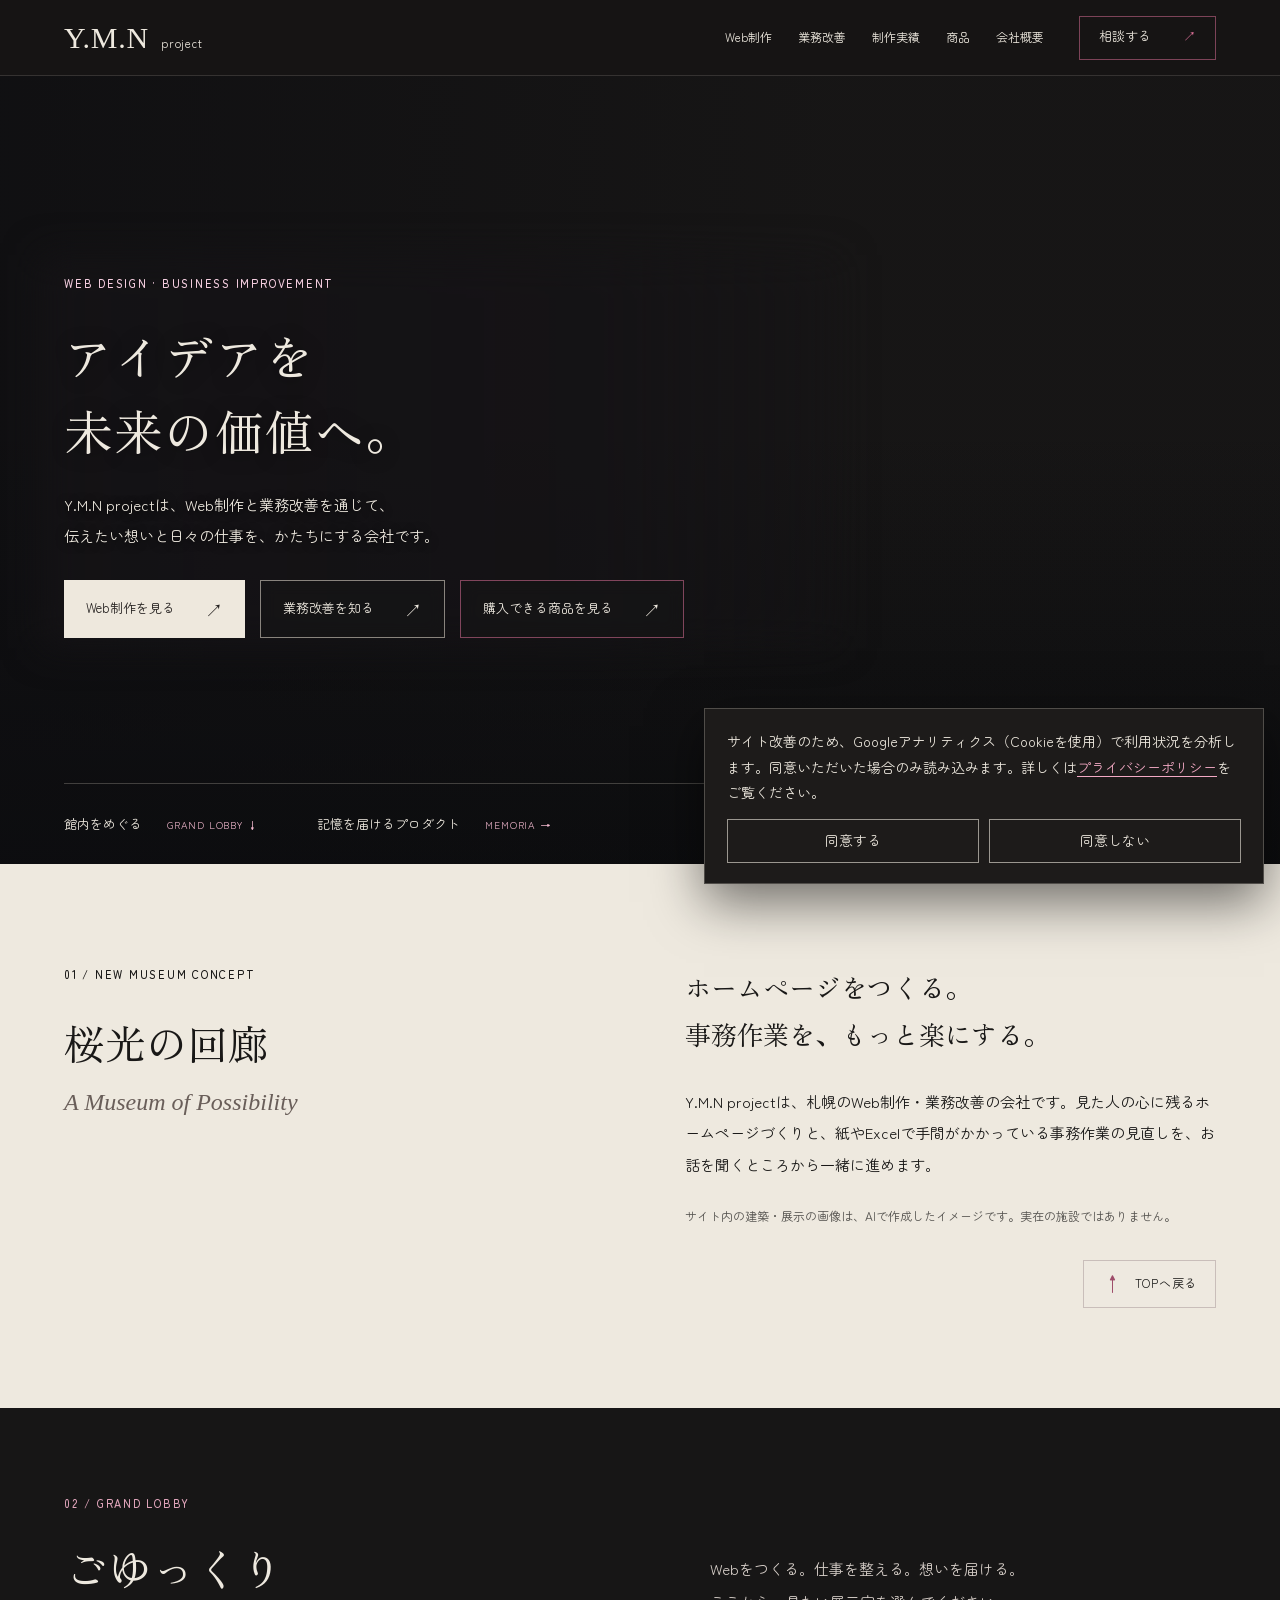
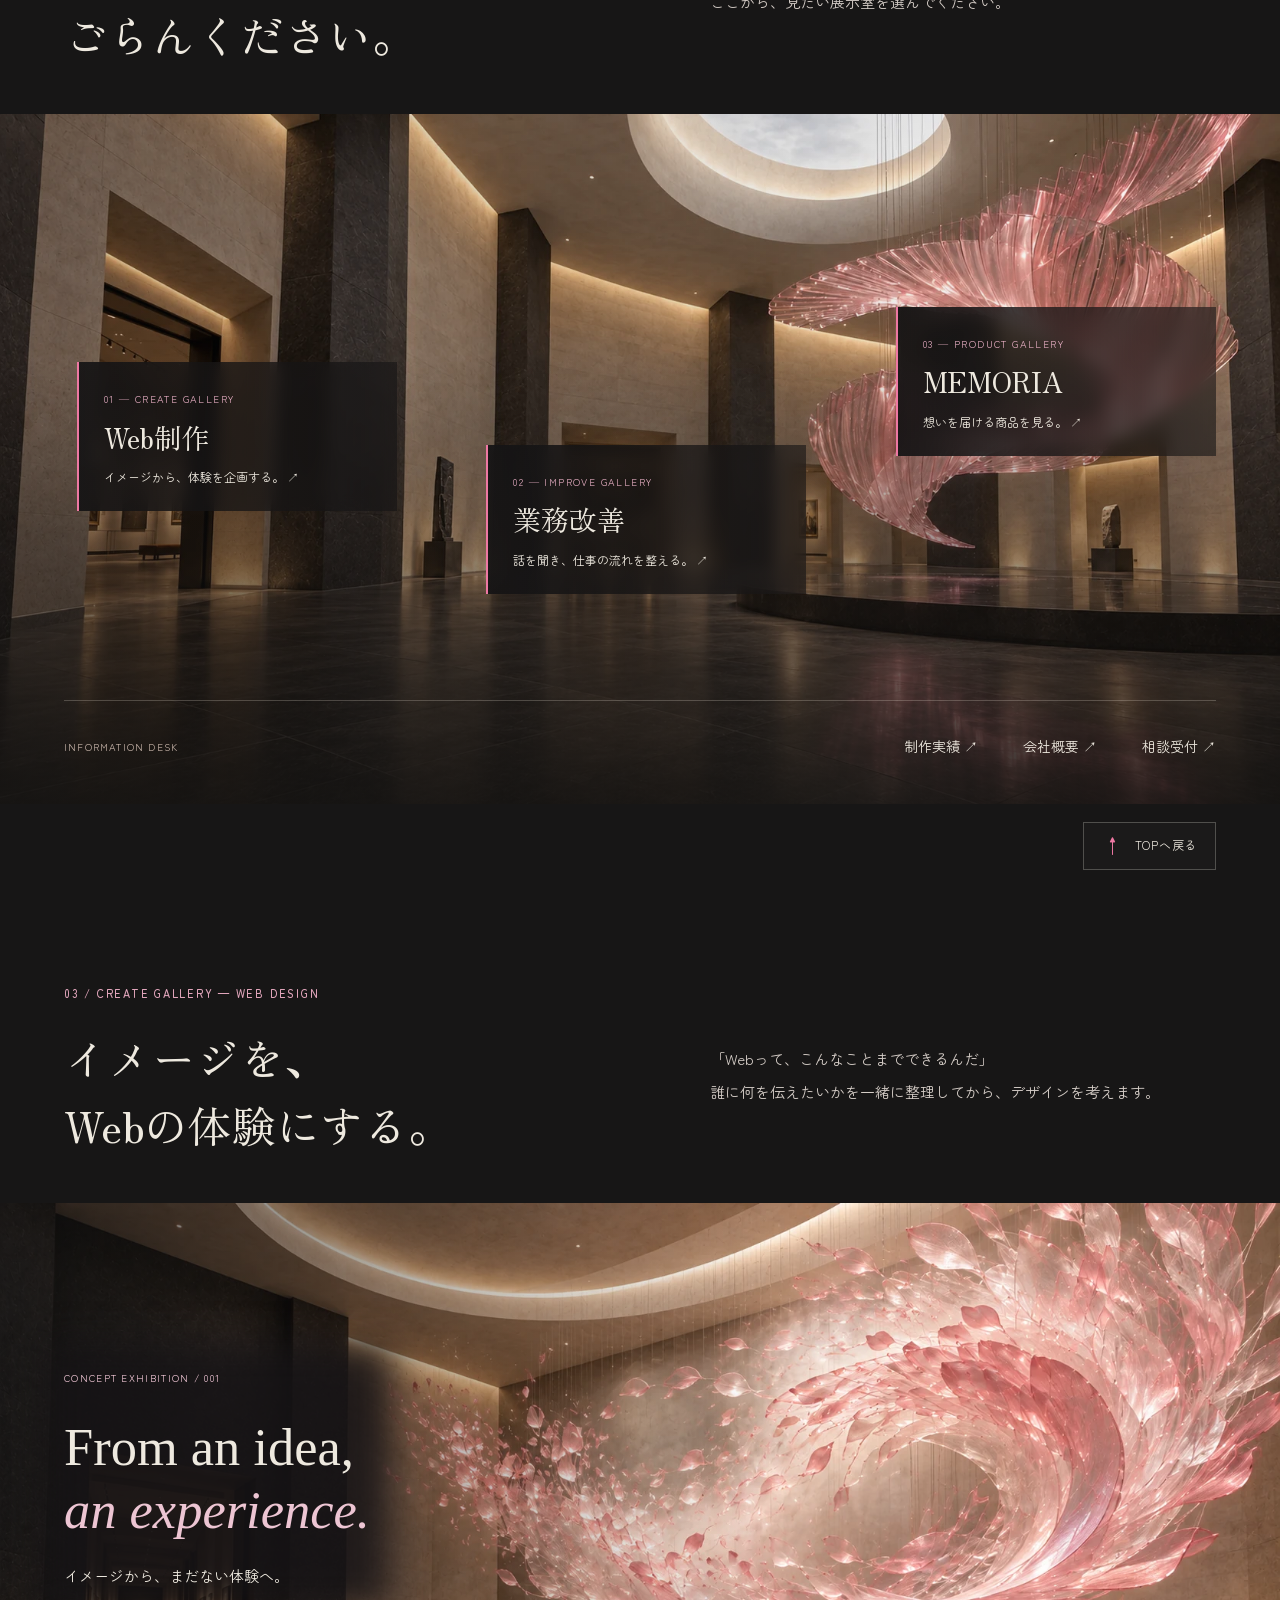
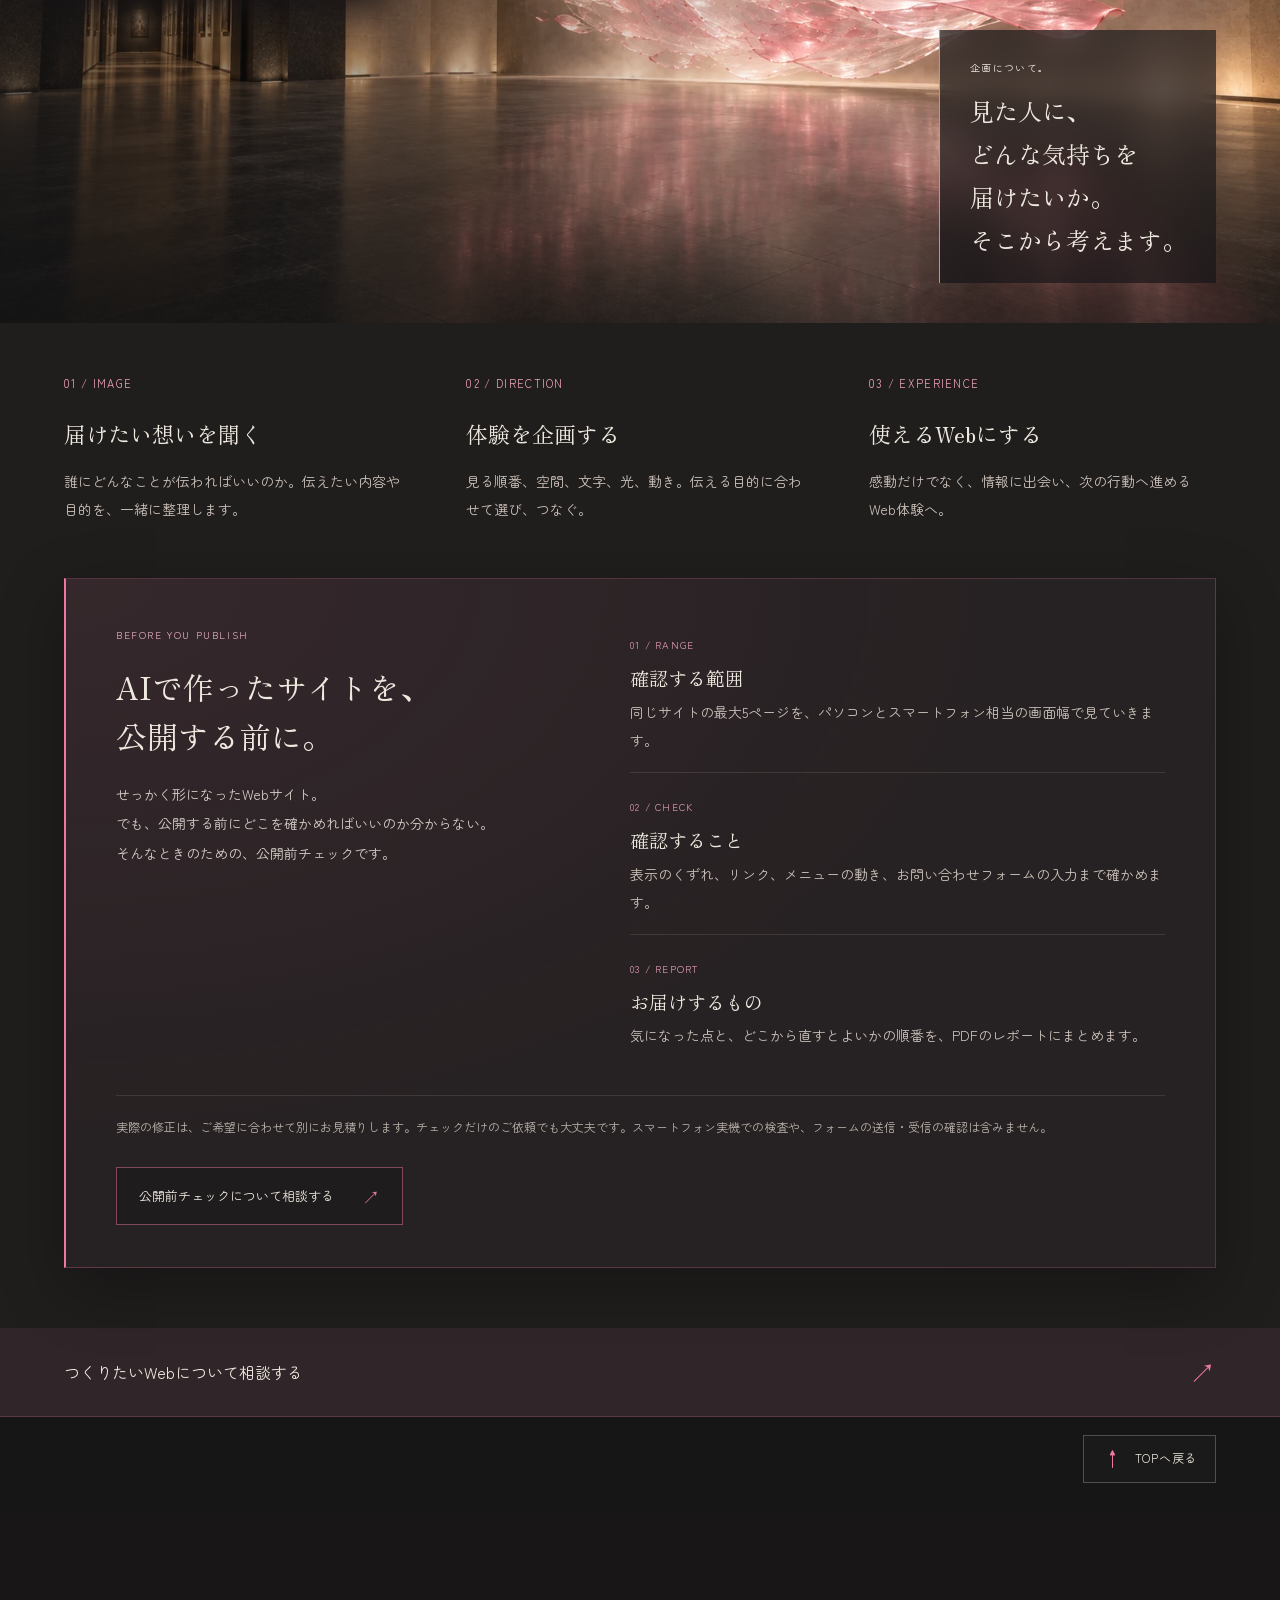
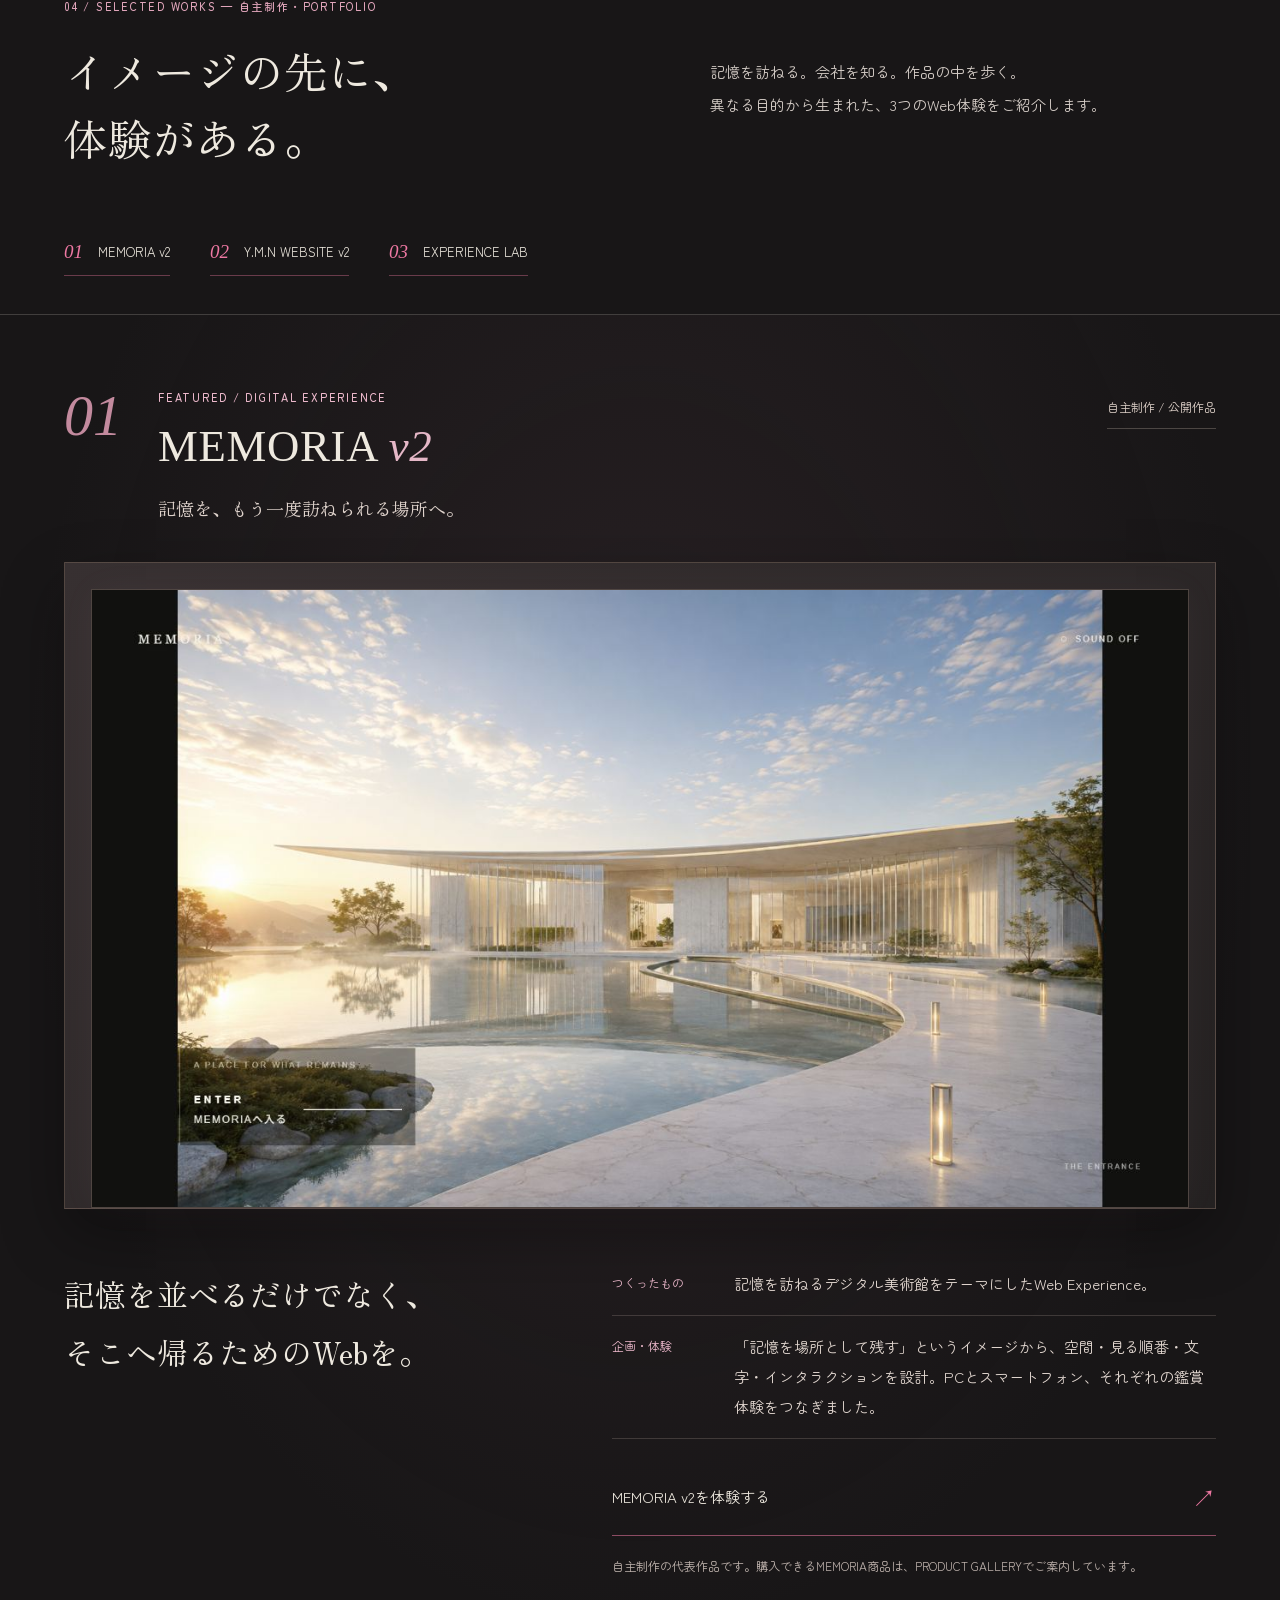
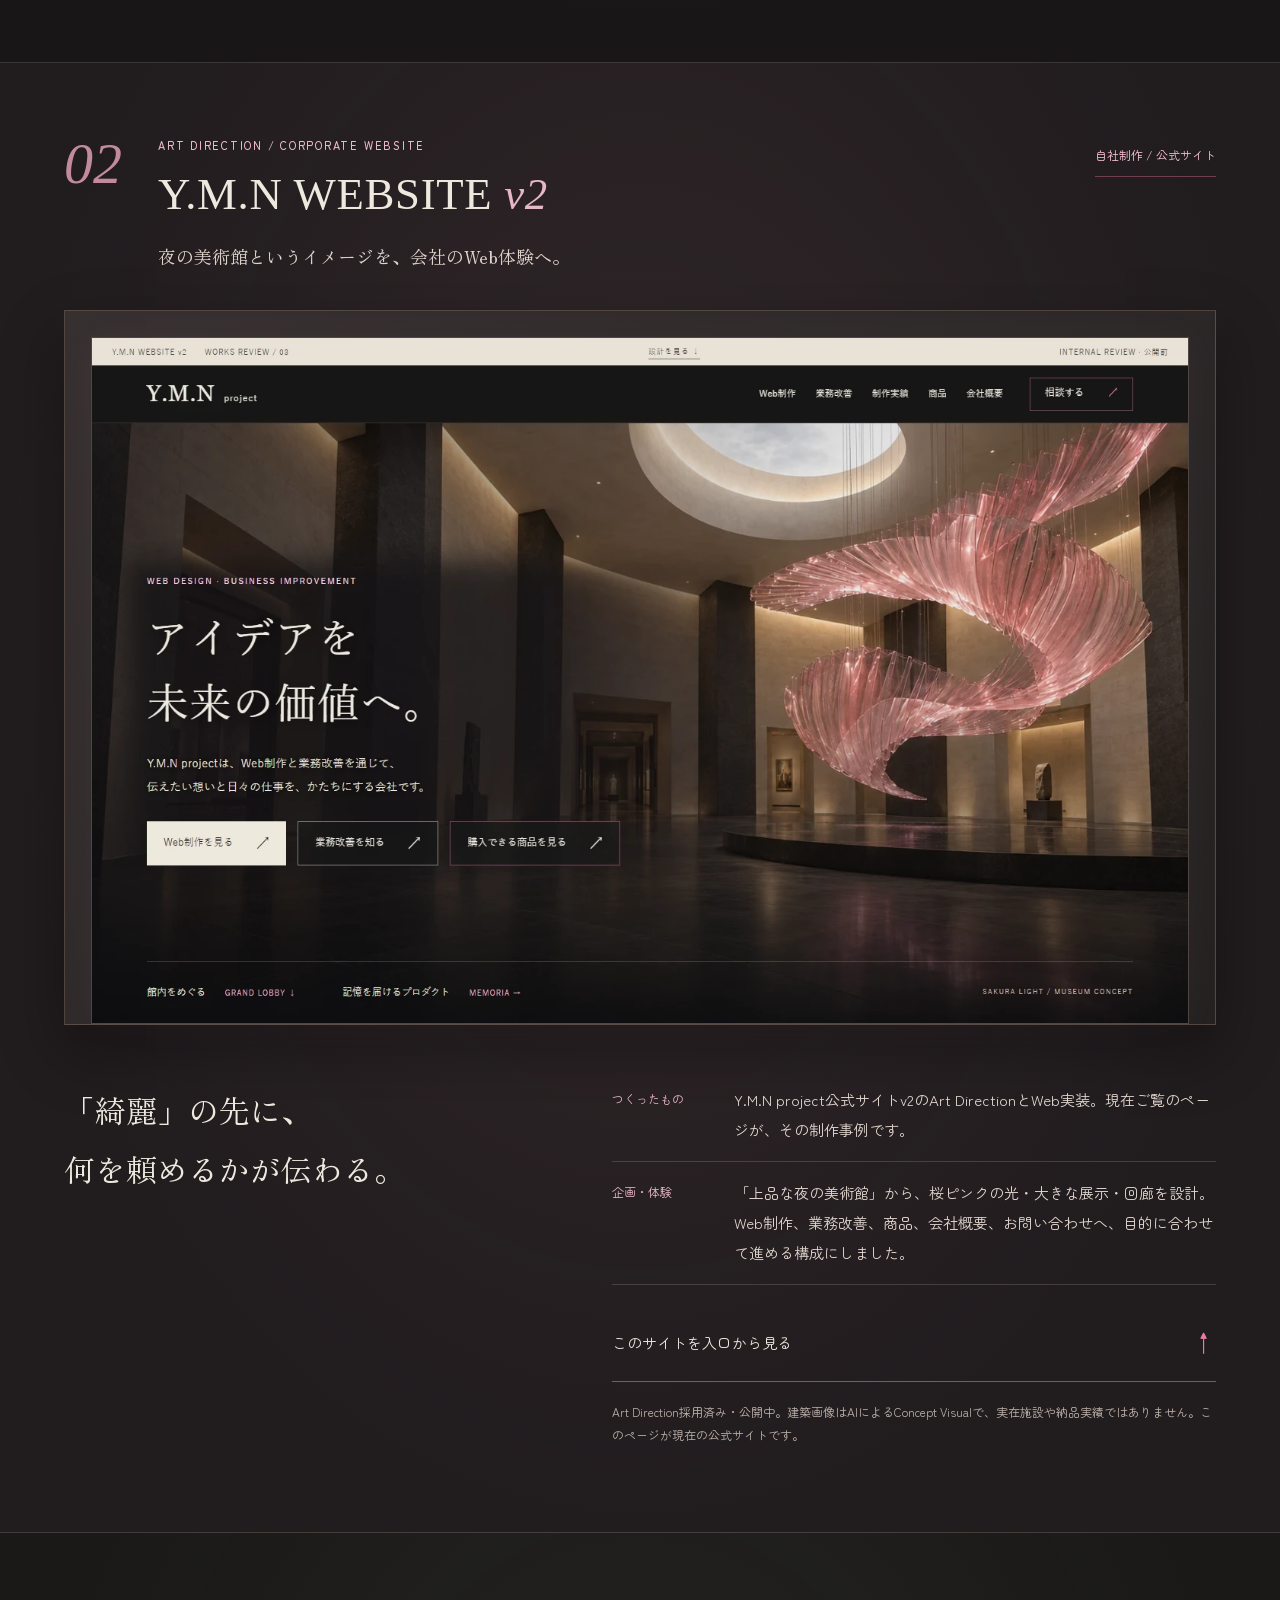
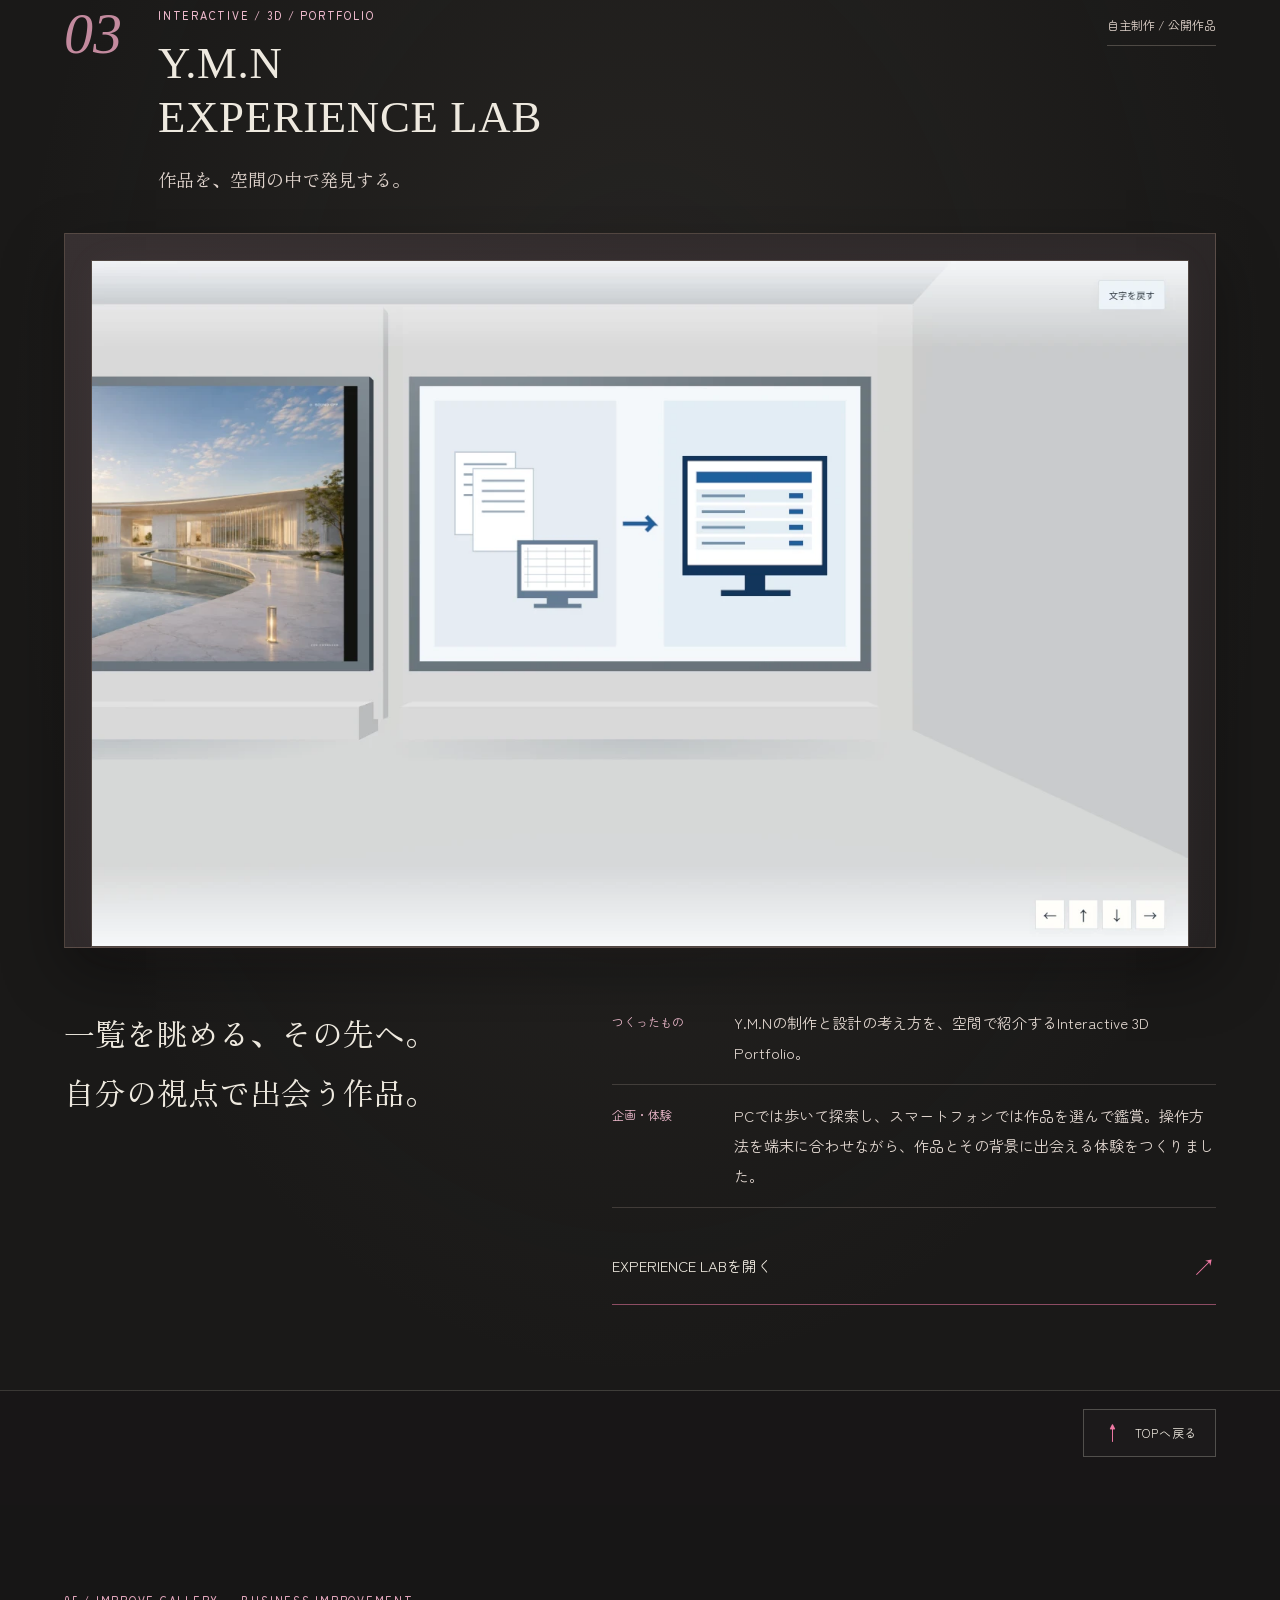
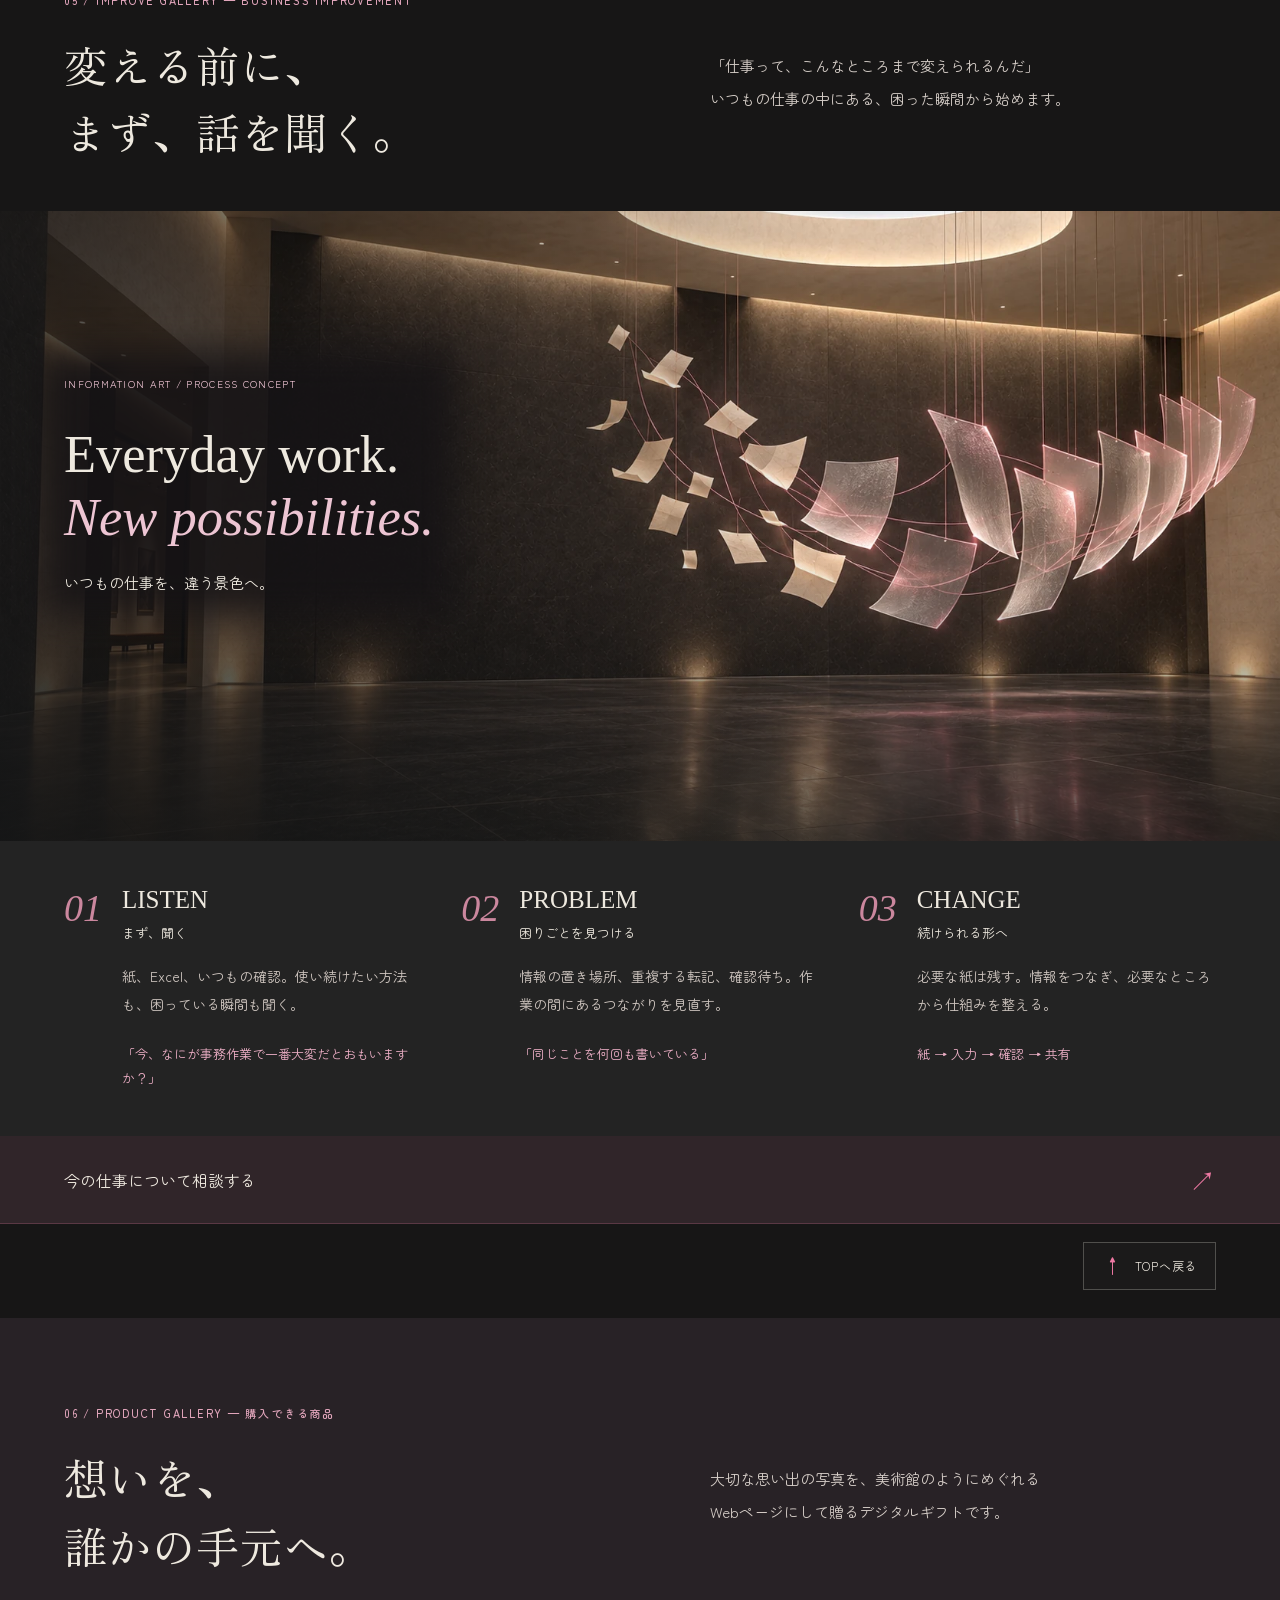
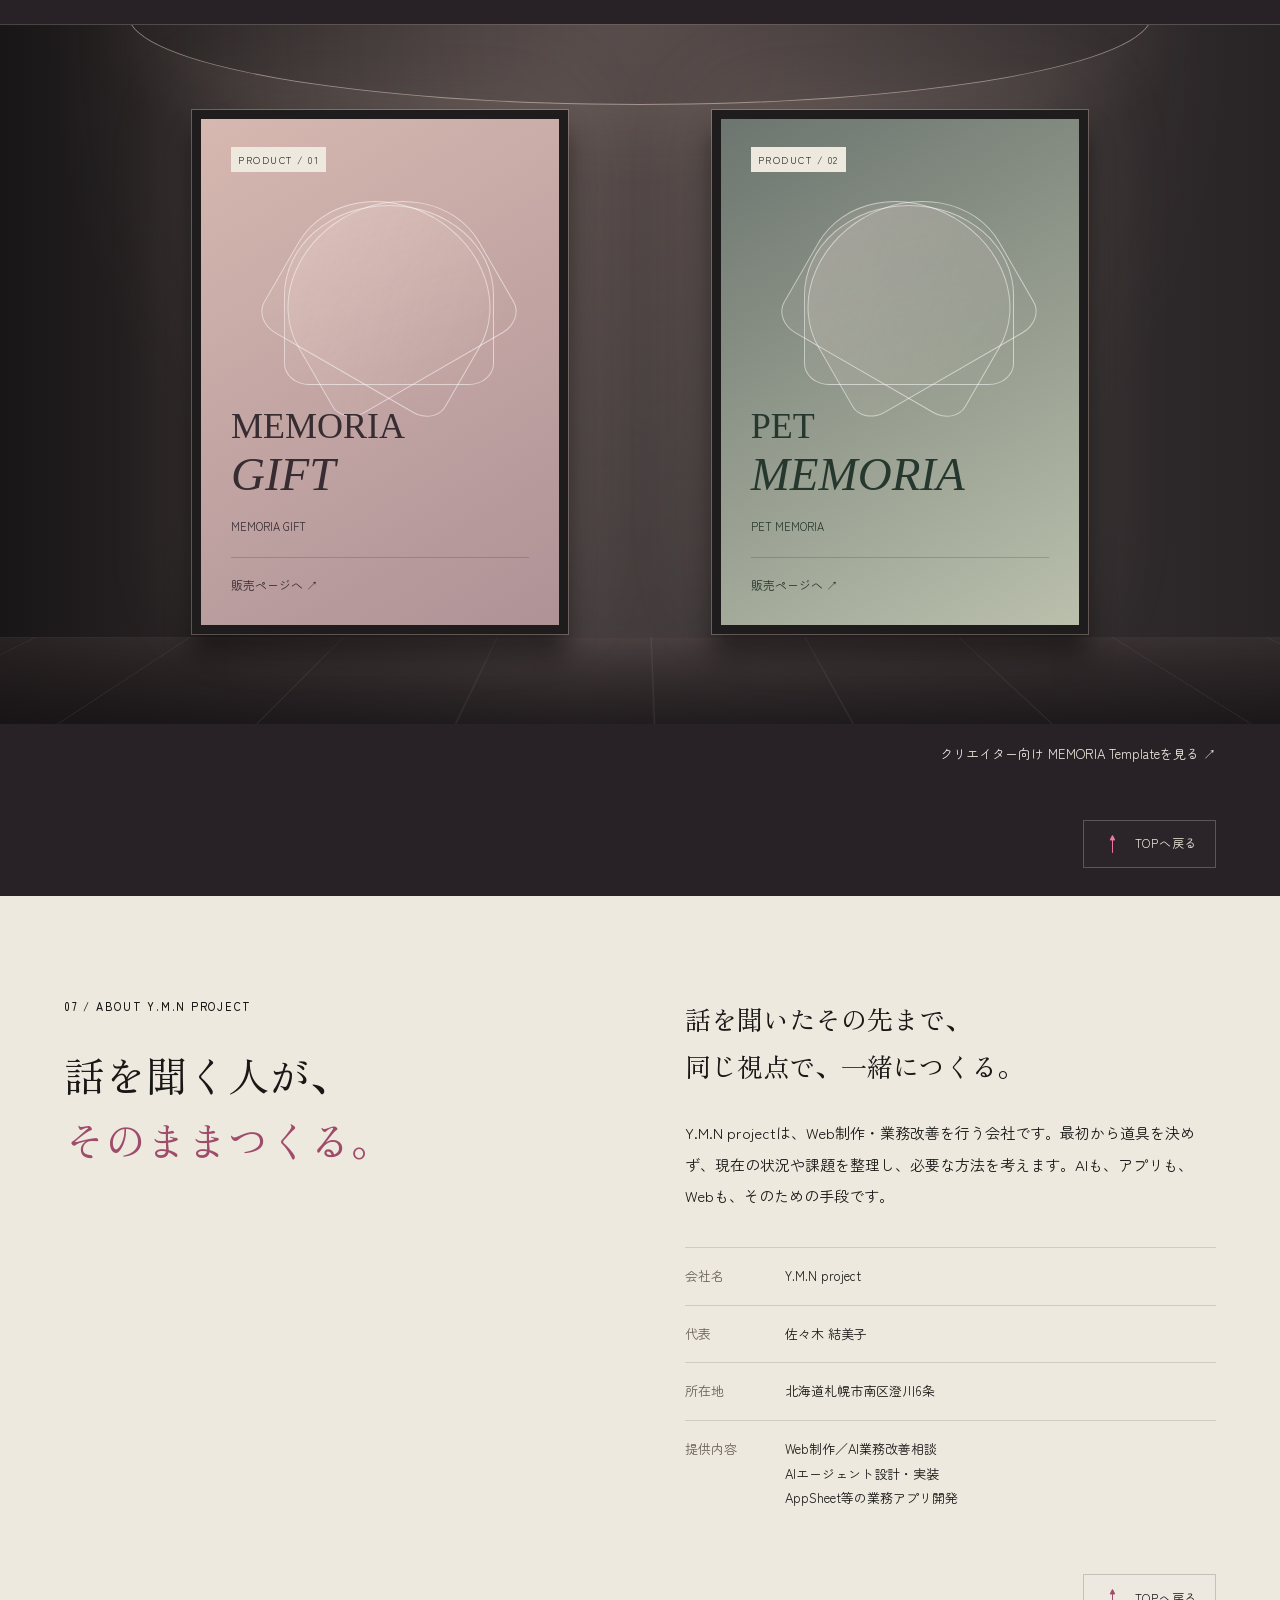
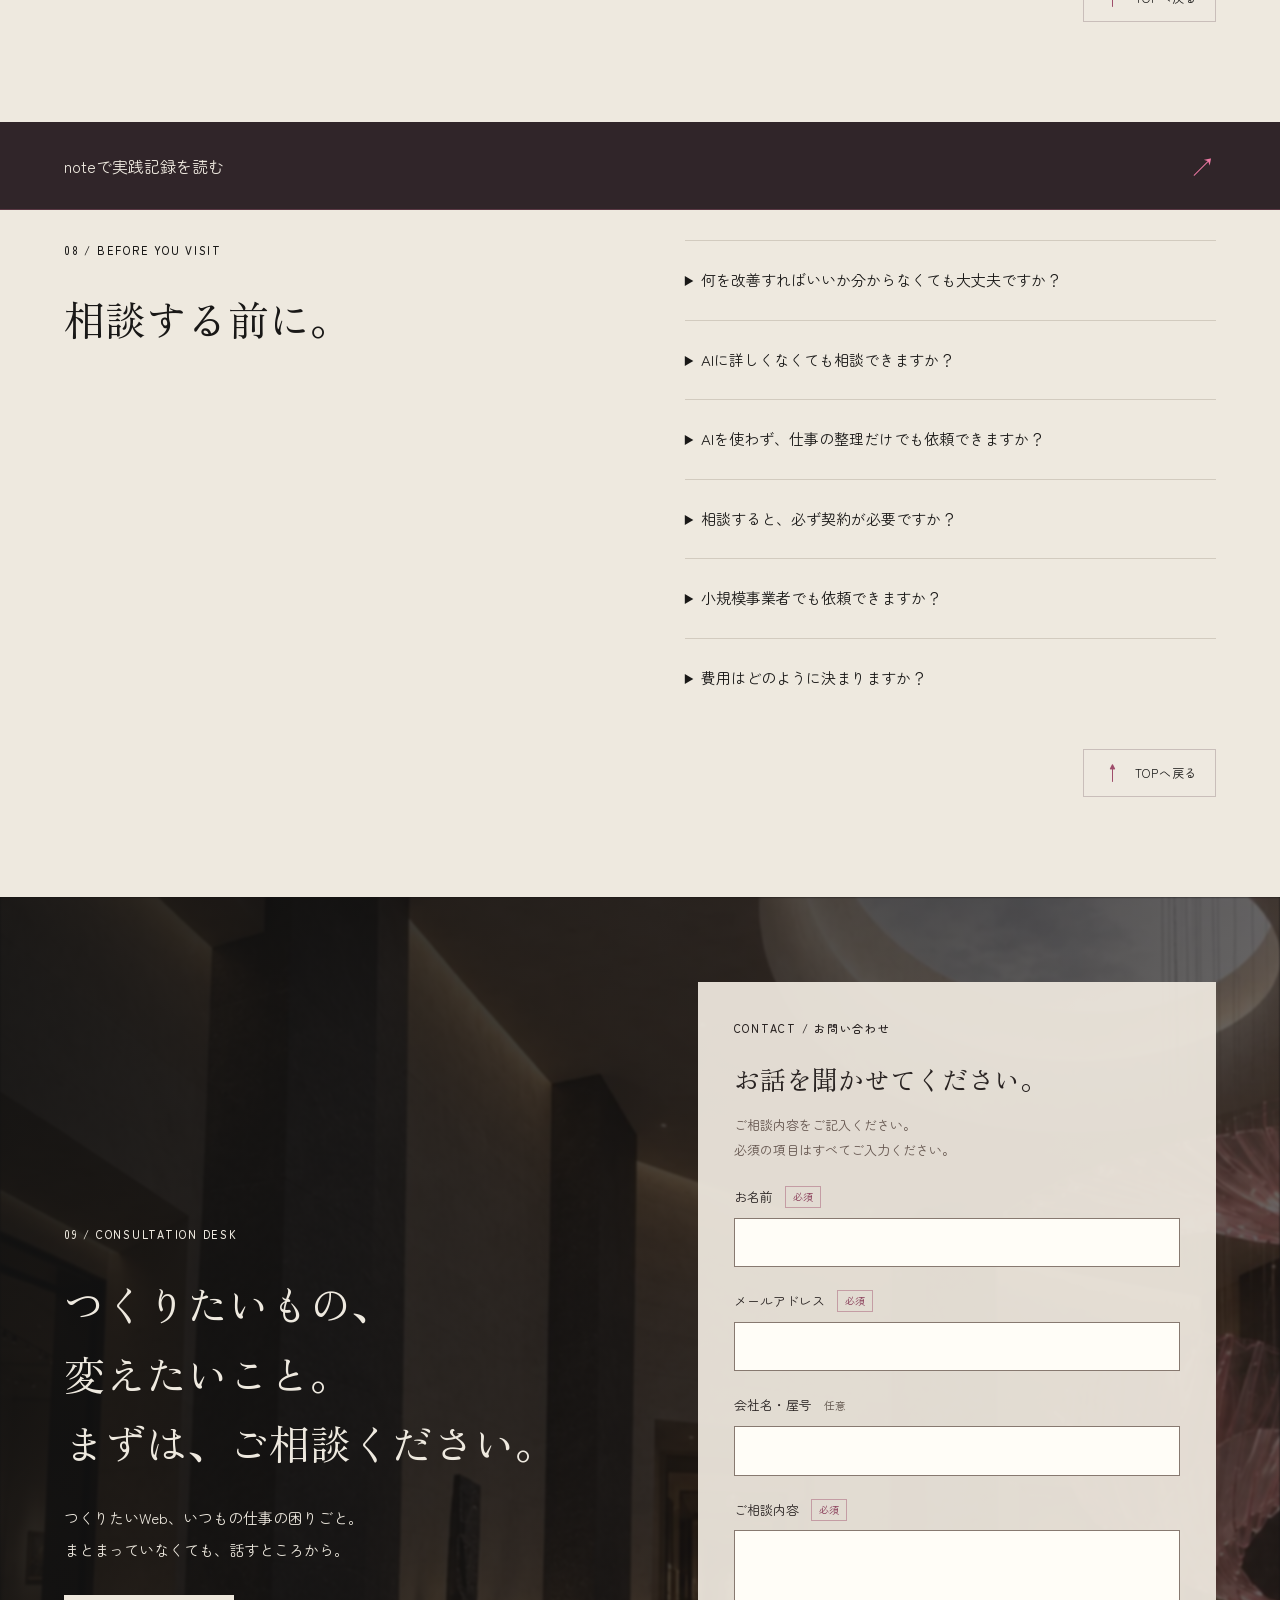
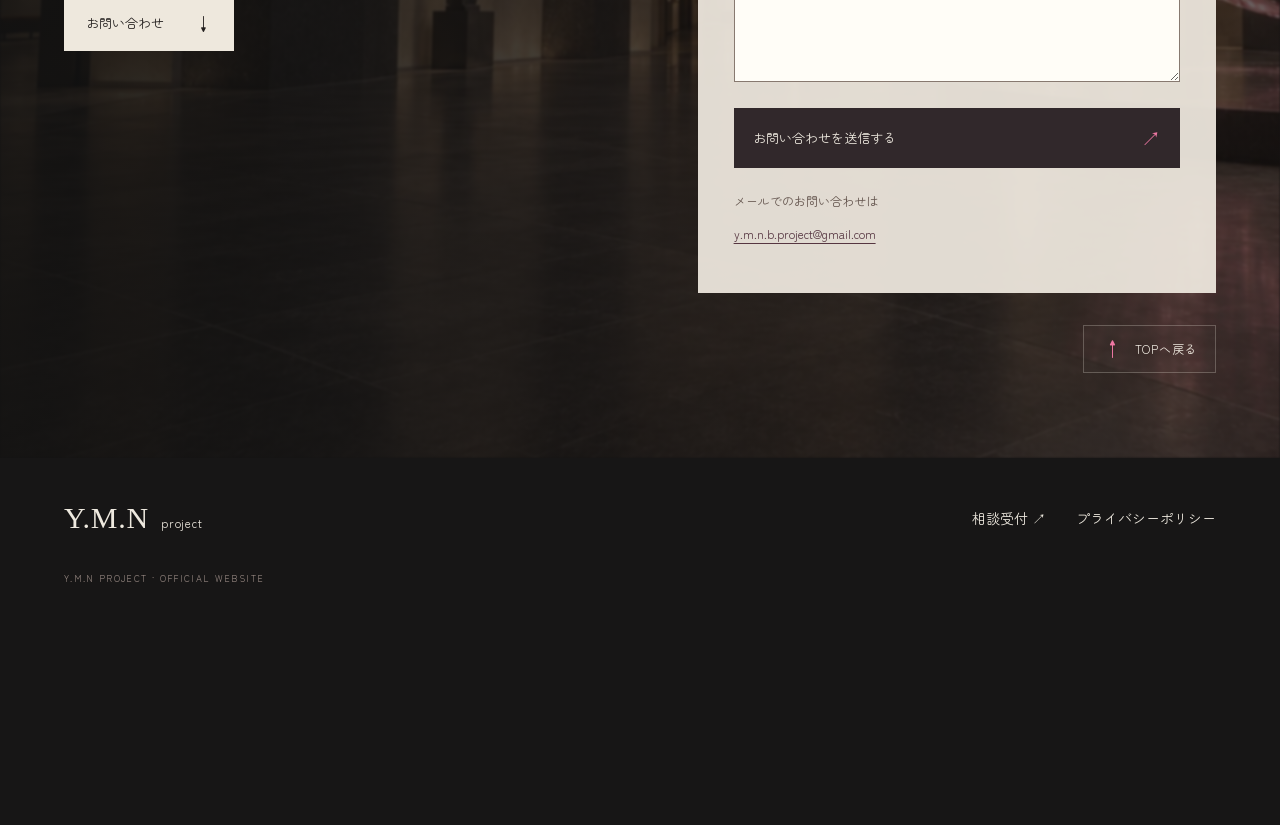
==== commit 722703bc: "Add GA4 with consent notice and privacy policy" ====
--- a/index.html
+++ b/index.html
@@ -1,6 +1,6 @@
 <!doctype html>
 <html lang="ja">
-<head><meta charset="utf-8"><meta name="viewport" content="width=device-width,initial-scale=1"><title>Y.M.N project｜桜光の回廊</title><link rel="preconnect" href="https://fonts.googleapis.com"><link rel="preconnect" href="https://fonts.gstatic.com" crossorigin><link rel="stylesheet" href="https://fonts.googleapis.com/css2?family=Zen+Maru+Gothic:wght@400;500&family=Zen+Old+Mincho:wght@400&display=swap"><link rel="stylesheet" href="website-v2.css"><script src="enhance.js" defer></script><link rel="icon" href="data:,"></head>
+<head><meta charset="utf-8"><meta name="viewport" content="width=device-width,initial-scale=1"><title>Y.M.N project｜桜光の回廊</title><link rel="preconnect" href="https://fonts.googleapis.com"><link rel="preconnect" href="https://fonts.gstatic.com" crossorigin><link rel="stylesheet" href="https://fonts.googleapis.com/css2?family=Zen+Maru+Gothic:wght@400;500&family=Zen+Old+Mincho:wght@400&display=swap"><link rel="stylesheet" href="website-v2.css"><script src="enhance.js" defer></script><script src="analytics.js" defer></script><link rel="icon" href="data:,"></head>
 <body id="home">
 <a class="skip-link" href="#main">本文へスキップ</a>
 
@@ -86,5 +86,5 @@
  <div class="section-return"><a href="#entrance"><span aria-hidden="true">↑</span> TOPへ戻る</a></div>
 </section>
 
-</main><footer><a class="brand" href="#entrance">Y.M.N <small>project</small></a><a href="#consultation">相談受付 ↗</a><span>Y.M.N PROJECT · OFFICIAL WEBSITE</span></footer>
+</main><footer><a class="brand" href="#entrance">Y.M.N <small>project</small></a><a href="#consultation">相談受付 ↗</a><a href="privacy.html" style="margin-left:0;display:inline-flex;align-items:center;min-height:44px;min-width:44px">プライバシーポリシー</a><span>Y.M.N PROJECT · OFFICIAL WEBSITE</span></footer>
 </body></html>
